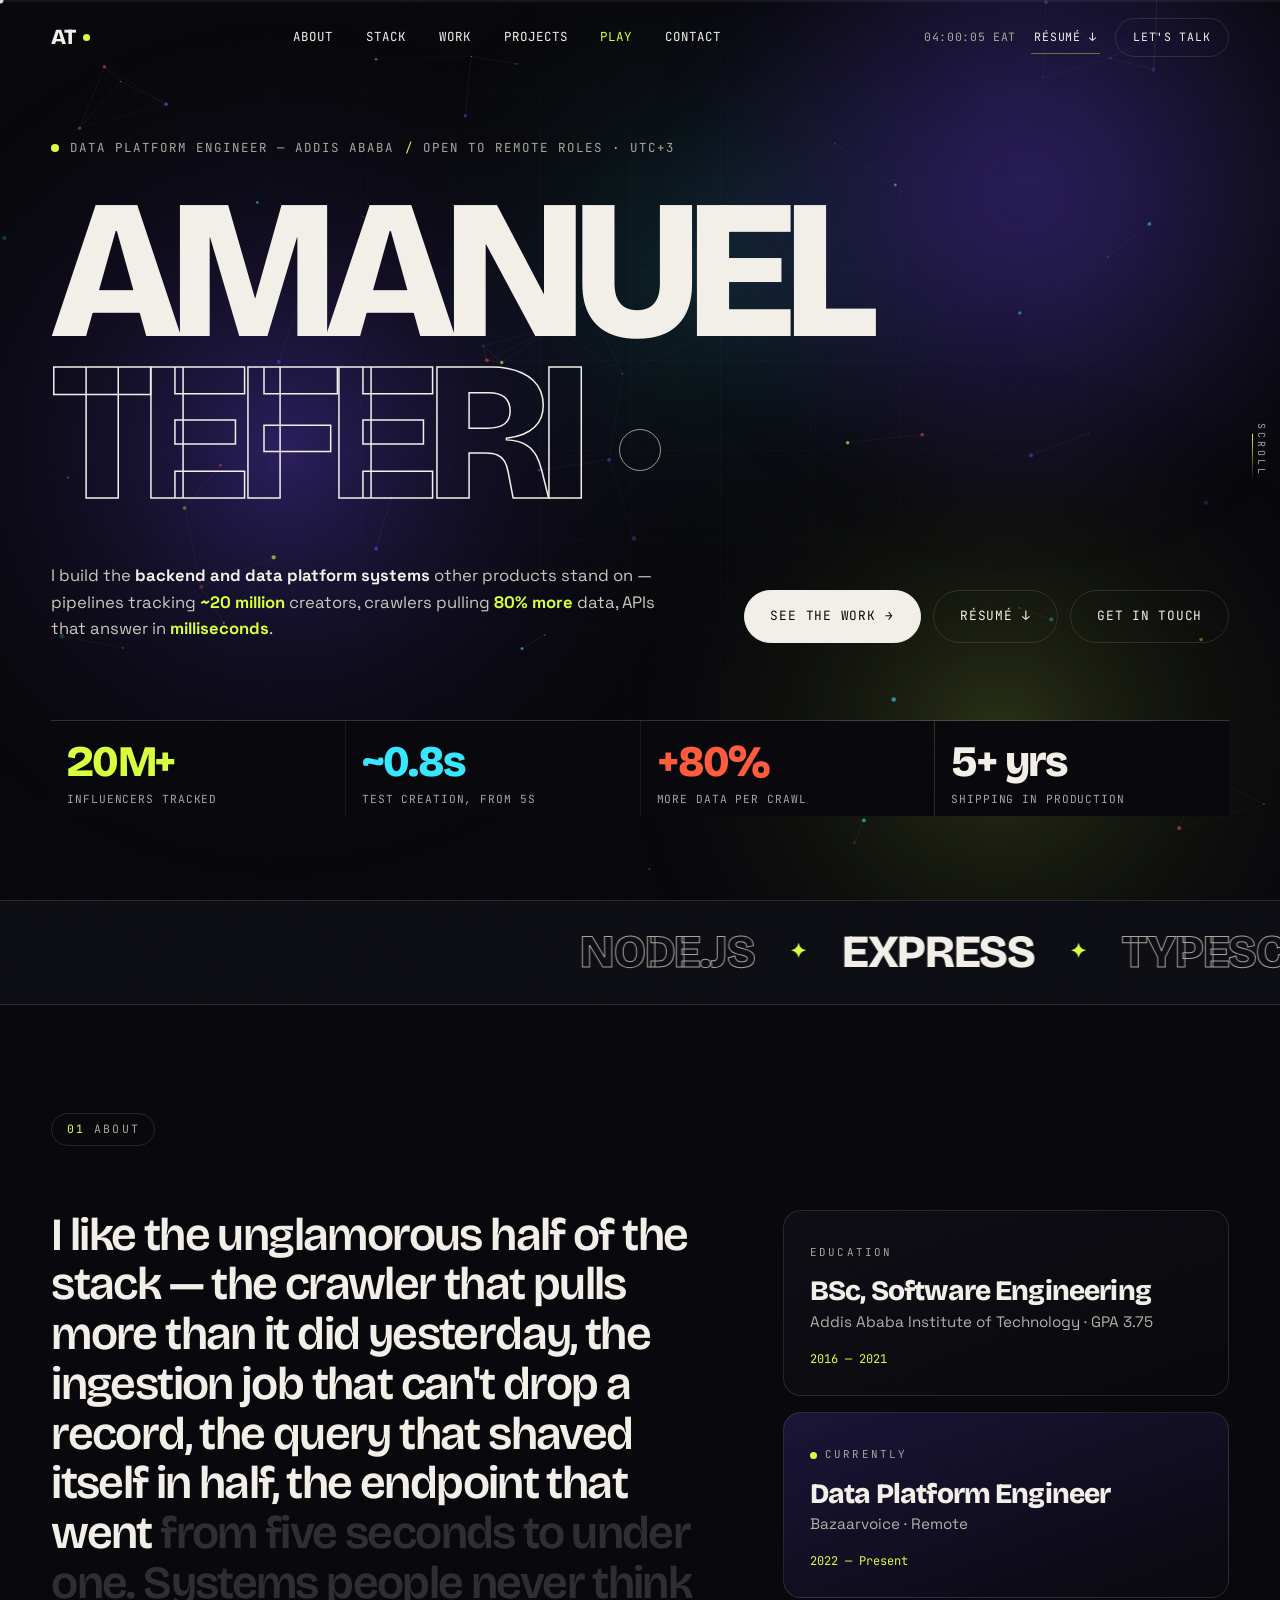
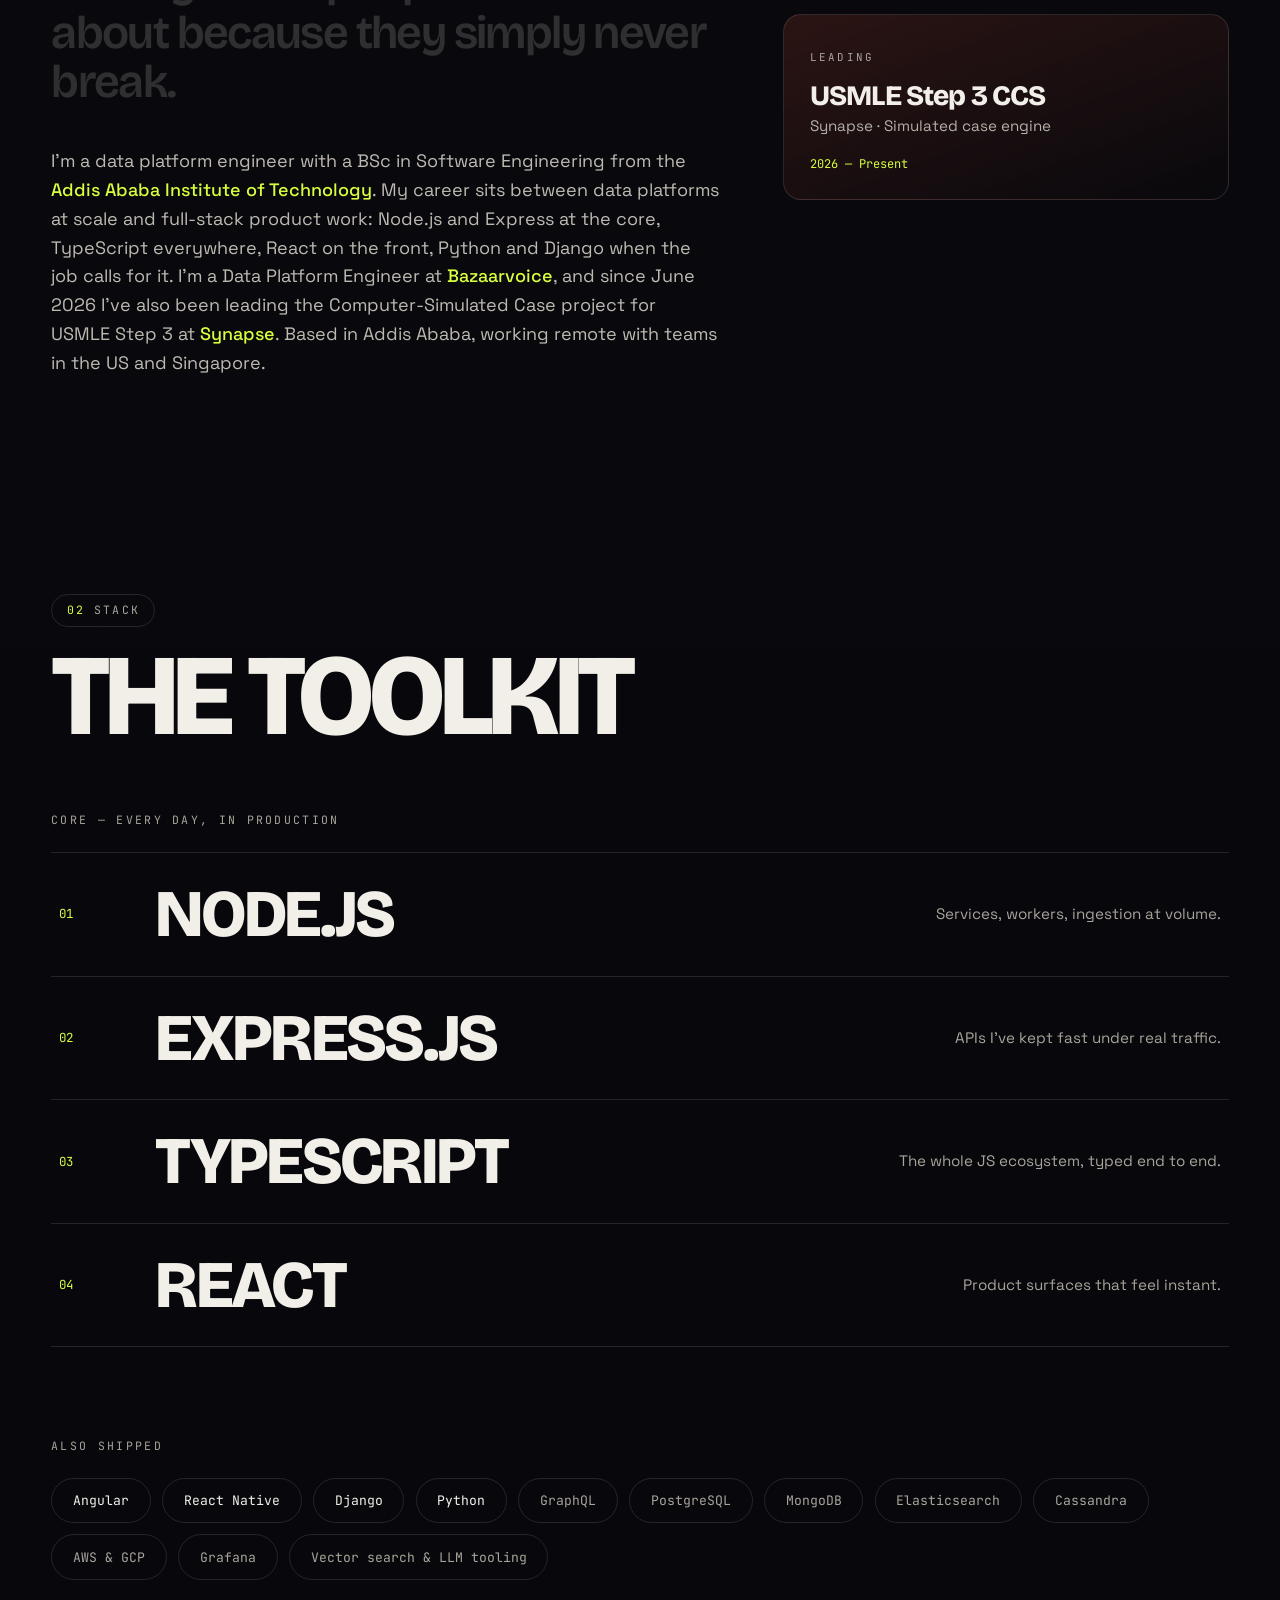
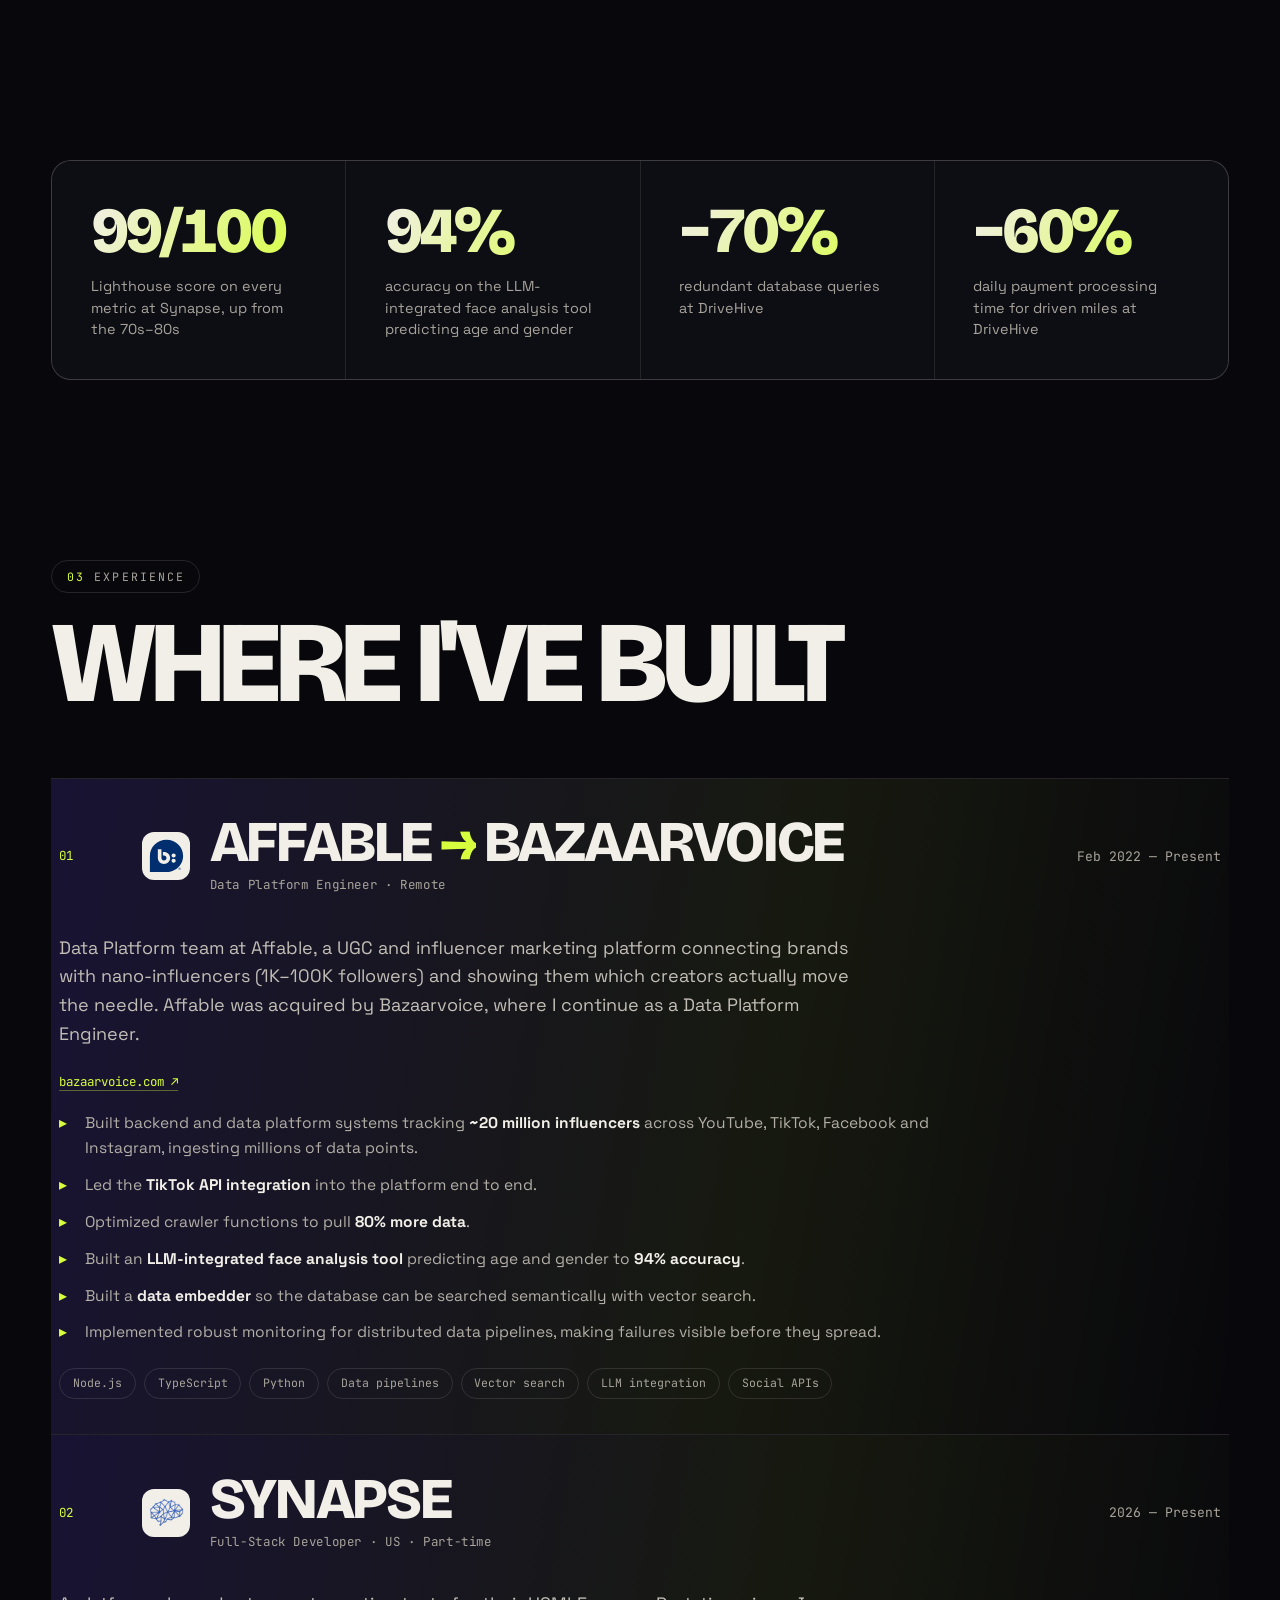
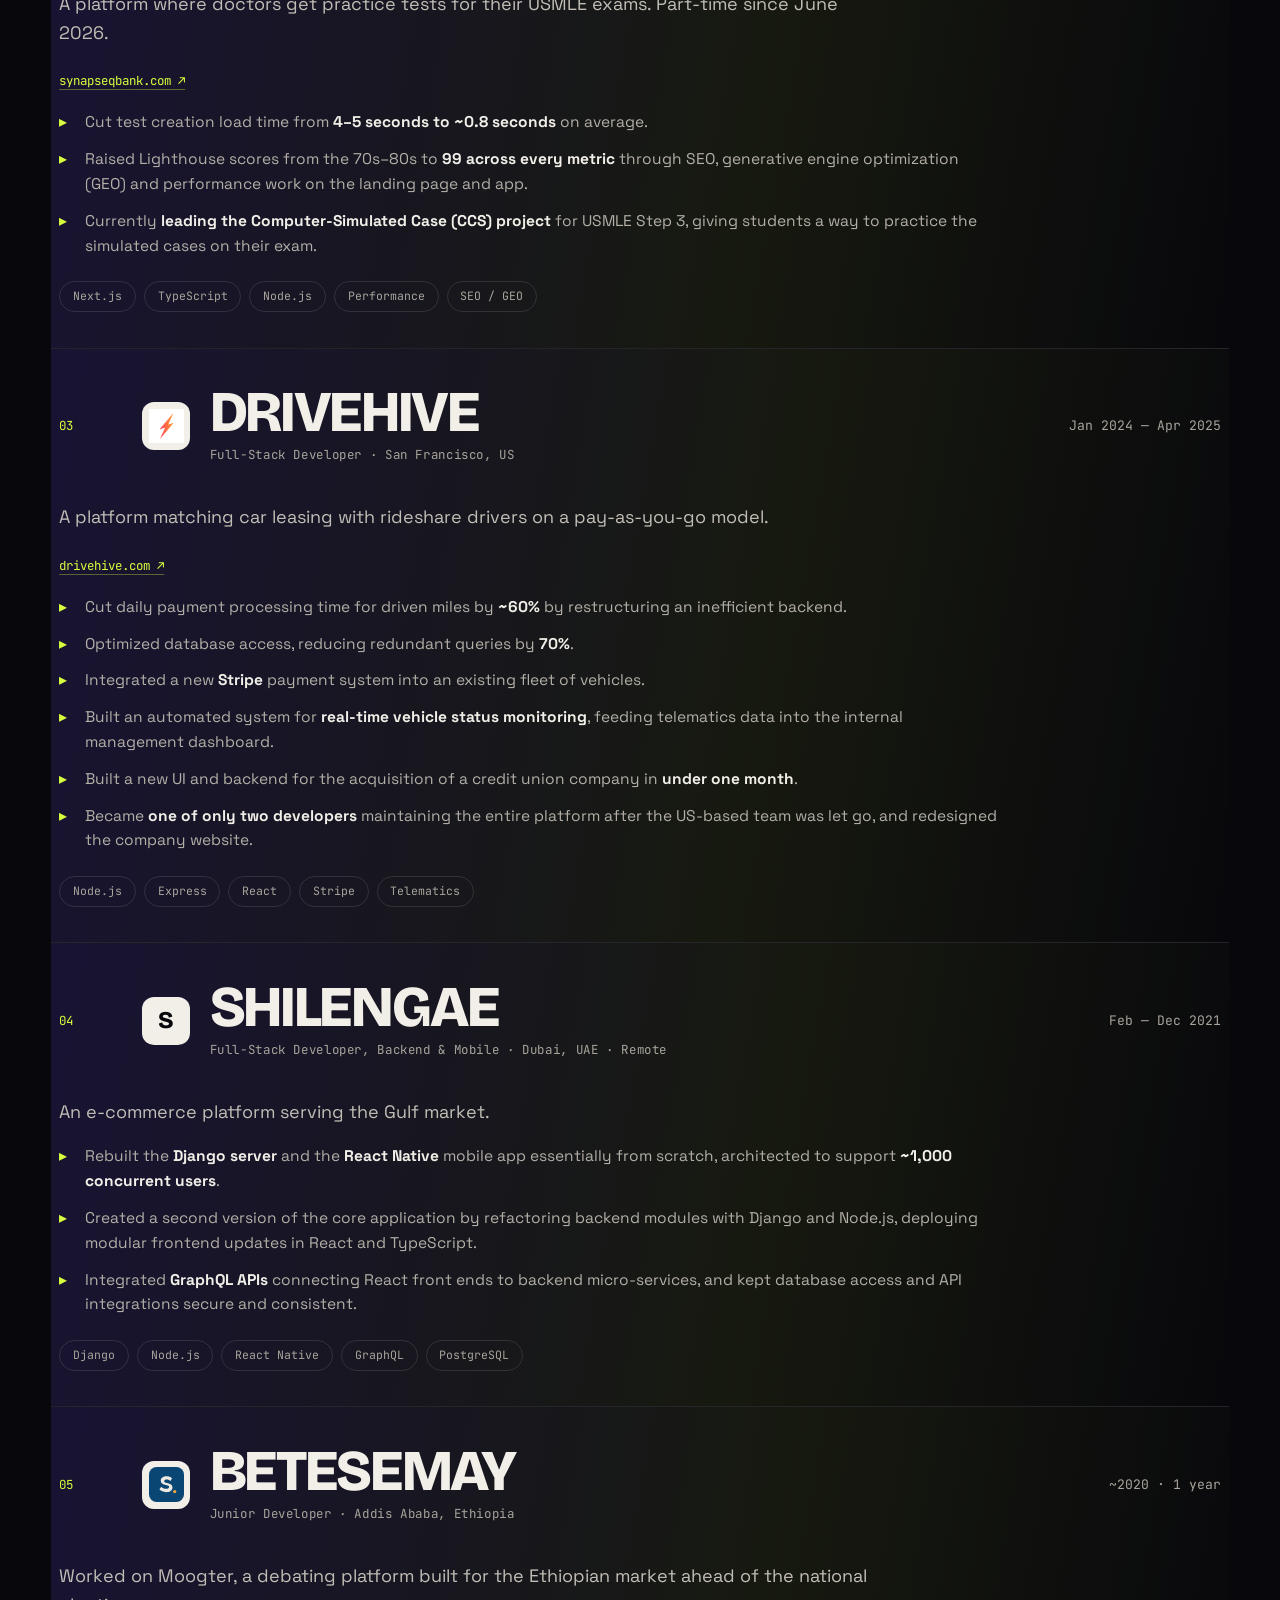
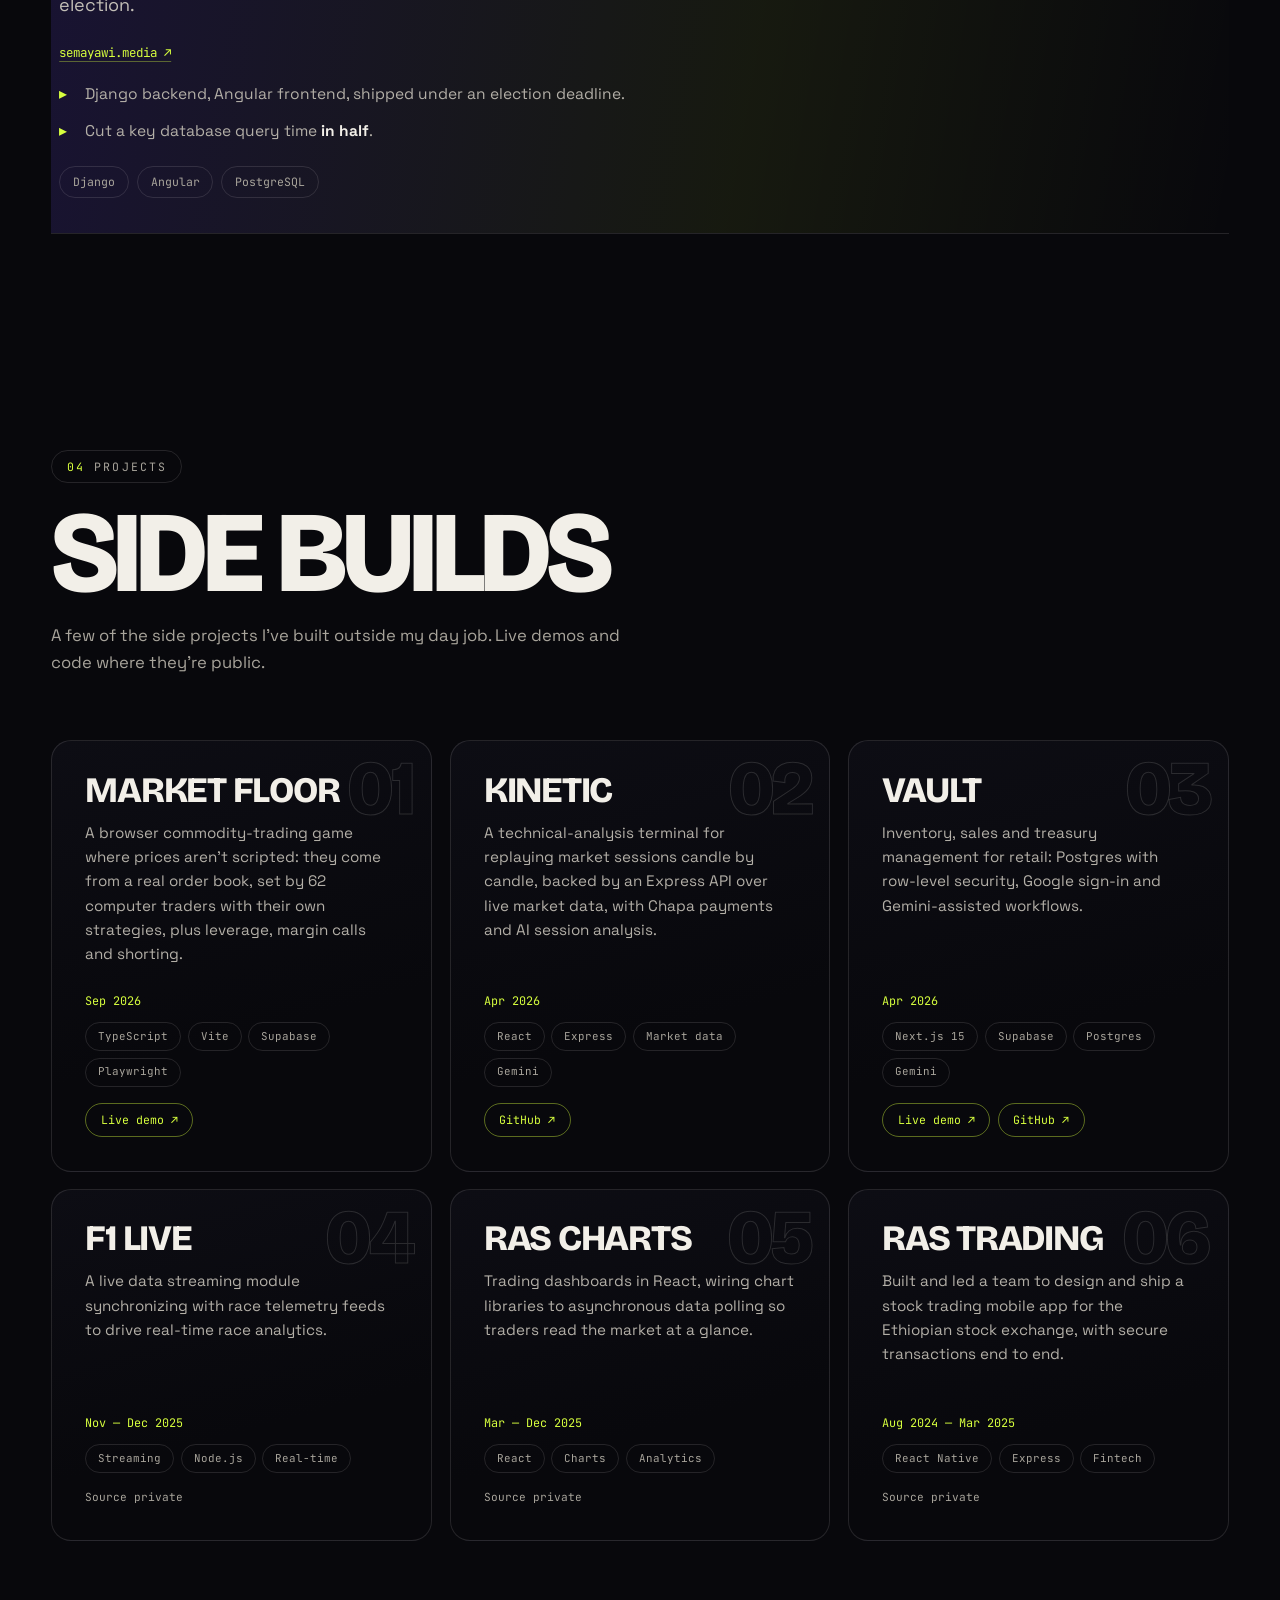
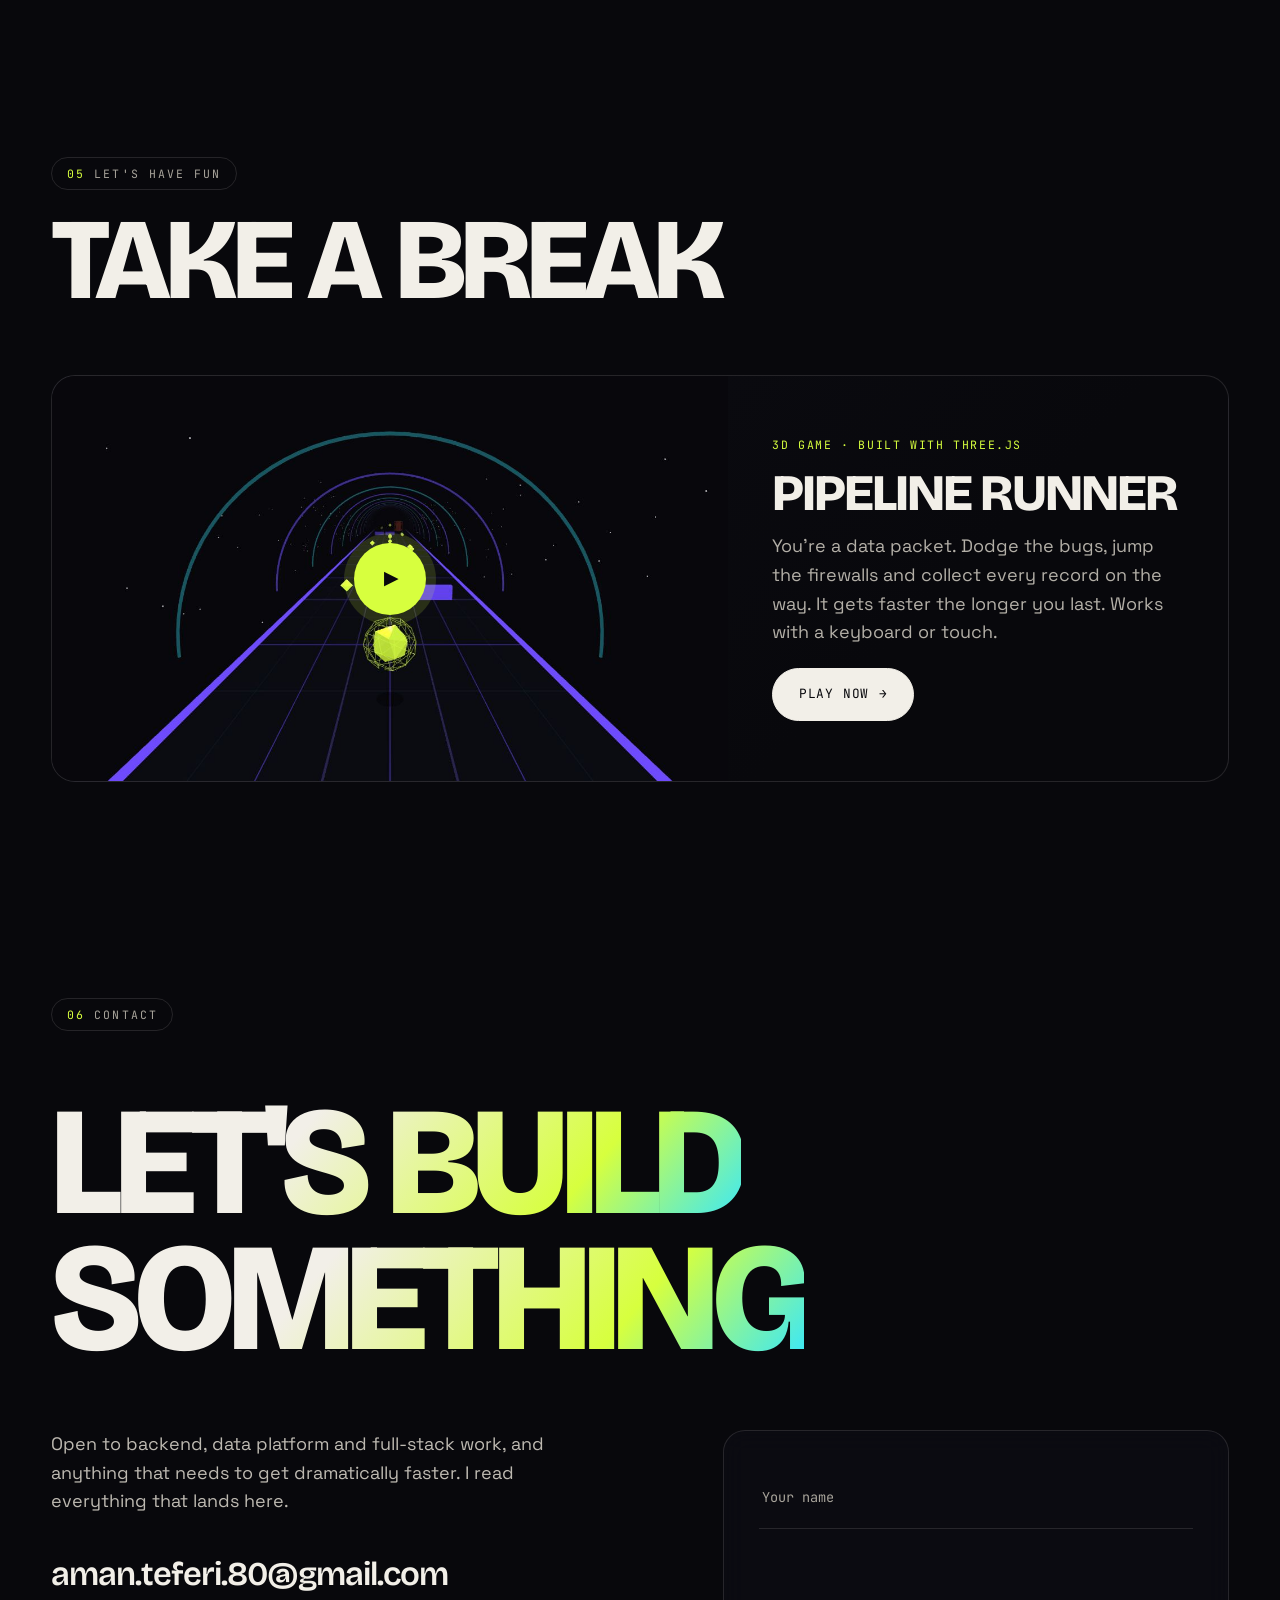
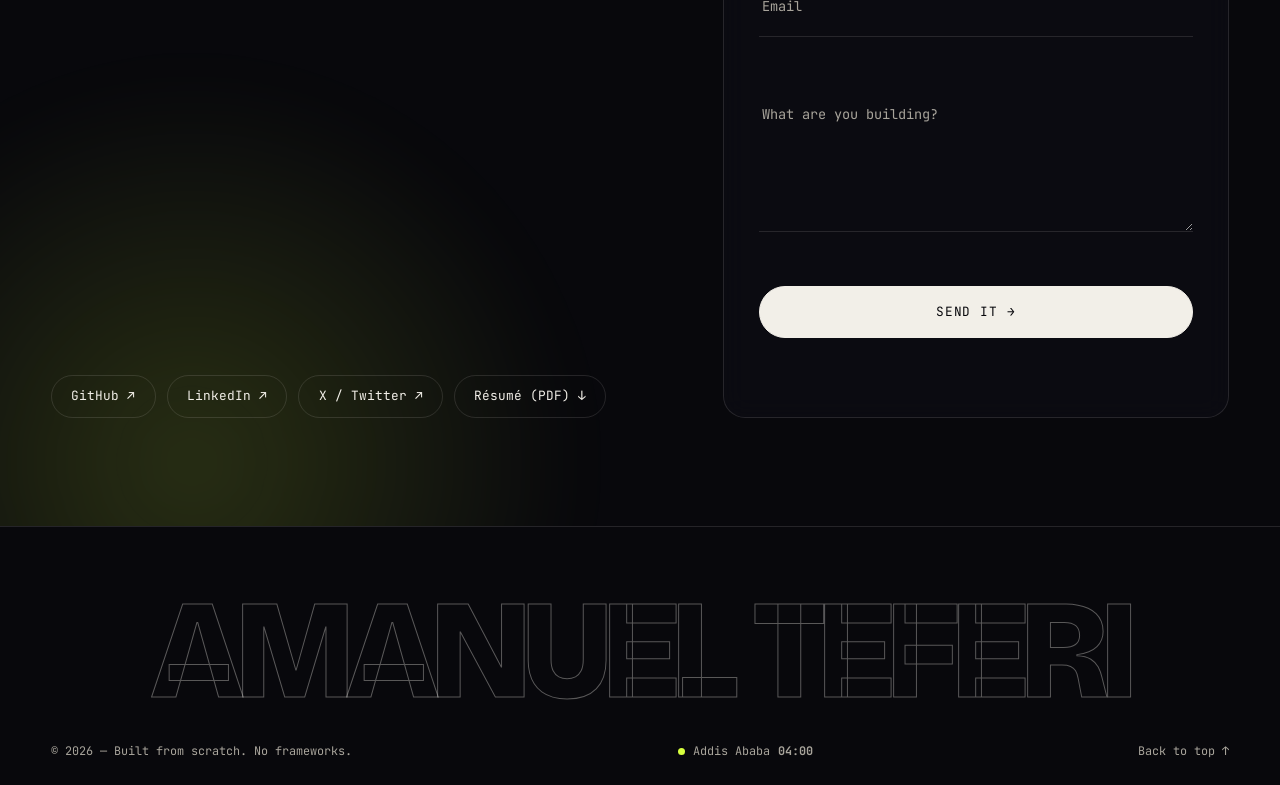
==== index.html @ aad190c4 "Game share card, 5+ yrs stat, README for the game, résumé and fallbacks Co-Authored-By: Claude Opus " ====
<!DOCTYPE html>
<html lang="en">
<head>
<meta charset="utf-8" />
<meta name="viewport" content="width=device-width, initial-scale=1, viewport-fit=cover" />
<title>Amanuel Teferi — Data Platform Engineer</title>
<meta name="description" content="Amanuel Teferi is a data platform engineer building backend systems at scale — Node.js, Express, TypeScript and React. ~20M influencers tracked, 80% more data crawled, Lighthouse 99s." />
<meta name="author" content="Amanuel Teferi" />
<meta name="theme-color" content="#08080c" />
<link rel="canonical" href="https://mannyioi.github.io/portfolio/" />

<meta property="og:type" content="website" />
<meta property="og:title" content="Amanuel Teferi — Data Platform Engineer" />
<meta property="og:description" content="Data platform engineer. Node.js · Express · TypeScript · React. Systems that track ~20M influencers and answer in milliseconds." />
<meta property="og:url" content="https://mannyioi.github.io/portfolio/" />
<meta property="og:image" content="https://mannyioi.github.io/portfolio/assets/img/og.jpg" />
<meta property="og:image:width" content="1200" />
<meta property="og:image:height" content="630" />
<meta property="og:image:type" content="image/jpeg" />
<meta name="twitter:card" content="summary_large_image" />
<meta name="twitter:site" content="@manny_teferi" />
<meta name="twitter:title" content="Amanuel Teferi — Data Platform Engineer" />
<meta name="twitter:description" content="Data platform engineer. Node.js · Express · TypeScript · React." />
<meta name="twitter:image" content="https://mannyioi.github.io/portfolio/assets/img/og.jpg" />

<link rel="icon" href="assets/img/favicon.svg" type="image/svg+xml" />
<link rel="apple-touch-icon" href="assets/img/apple-touch-icon.png" />
<link rel="manifest" href="site.webmanifest" />

<link rel="preconnect" href="https://fonts.googleapis.com" />
<link rel="preconnect" href="https://fonts.gstatic.com" crossorigin />
<link rel="preload" as="style" href="https://fonts.googleapis.com/css2?family=Bricolage+Grotesque:opsz,wdth,wght@12..96,75..100,600;12..96,75..100,800&family=JetBrains+Mono:wght@400;500&family=Space+Grotesk:wght@400;500;700&display=swap" />
<link rel="stylesheet" href="https://fonts.googleapis.com/css2?family=Bricolage+Grotesque:opsz,wdth,wght@12..96,75..100,600;12..96,75..100,800&family=JetBrains+Mono:wght@400;500&family=Space+Grotesk:wght@400;500;700&display=swap" media="print" onload="this.media='all'" />
<noscript><link rel="stylesheet" href="https://fonts.googleapis.com/css2?family=Bricolage+Grotesque:opsz,wdth,wght@12..96,75..100,600;12..96,75..100,800&family=JetBrains+Mono:wght@400;500&family=Space+Grotesk:wght@400;500;700&display=swap" /></noscript>
<link rel="stylesheet" href="assets/css/styles.css" />
<noscript><style>
  .loader, .cursor { display: none !important; }
  [data-reveal] { opacity: 1 !important; transform: none !important; }
  .word { opacity: 1 !important; }
  .job__body { grid-template-rows: 1fr !important; opacity: 1 !important; }
</style></noscript>
<script>
  /* failsafe: if app.js hasn't taken over in 4s (blocked, offline, errored), show the page as-is */
  setTimeout(function () {
    var html = document.documentElement;
    if (html.classList.contains('is-ready')) return;
    html.classList.add('is-static');
    var l = document.getElementById('loader'); if (l) l.remove();
    document.body.classList.remove('is-locked');
  }, 4000);
</script>

<script type="application/ld+json">
{
  "@context": "https://schema.org",
  "@type": "Person",
  "name": "Amanuel Teferi",
  "jobTitle": "Data Platform Engineer",
  "email": "mailto:aman.teferi.80@gmail.com",
  "url": "https://mannyioi.github.io/portfolio/",
  "address": { "@type": "PostalAddress", "addressLocality": "Addis Ababa", "addressCountry": "ET" },
  "sameAs": ["https://github.com/MannyIOI", "https://www.linkedin.com/in/mannyioi/", "https://x.com/manny_teferi"],
  "alumniOf": { "@type": "CollegeOrUniversity", "name": "Addis Ababa Institute of Technology, Addis Ababa University" },
  "knowsAbout": ["Node.js", "Express.js", "TypeScript", "JavaScript", "React", "Angular", "React Native", "Django", "Python", "GraphQL", "Elasticsearch", "Data Platforms"],
  "worksFor": { "@type": "Organization", "name": "Bazaarvoice" }
}
</script>
</head>
<body>
<a class="skip-link" href="#main">Skip to content</a>

<!-- ░░ PRELOADER ░░ -->
<div class="loader" id="loader" aria-hidden="true">
  <div class="loader__inner">
    <div class="loader__word"><span>AMANUEL</span></div>
    <div class="loader__meta">
      <span class="loader__label">LOADING</span>
      <span class="loader__count" id="loaderCount">00</span>
    </div>
    <div class="loader__bar"><i id="loaderBar"></i></div>
  </div>
</div>

<!-- ░░ CURSOR ░░ -->
<div class="cursor" id="cursor" aria-hidden="true">
  <div class="cursor__dot"></div>
  <div class="cursor__ring"><span class="cursor__label"></span></div>
</div>

<div class="grain" aria-hidden="true"></div>
<div class="scroll-progress" aria-hidden="true"><i id="scrollProgress"></i></div>

<!-- ░░ NAV ░░ -->
<header class="nav" id="nav">
  <a class="nav__logo" href="#home" data-cursor="hover">
    <span class="nav__logo-mark">AT</span>
    <span class="nav__logo-pulse"></span>
  </a>
  <nav class="nav__links" aria-label="Primary">
    <a href="#about" class="nav__link" data-cursor="hover"><span>About</span><span>About</span></a>
    <a href="#stack" class="nav__link" data-cursor="hover"><span>Stack</span><span>Stack</span></a>
    <a href="#work" class="nav__link" data-cursor="hover"><span>Work</span><span>Work</span></a>
    <a href="#projects" class="nav__link" data-cursor="hover"><span>Projects</span><span>Projects</span></a>
    <a href="play.html" class="nav__link nav__link--play" data-cursor="hover"><span>Play</span><span>Play</span></a>
    <a href="#contact" class="nav__link" data-cursor="hover"><span>Contact</span><span>Contact</span></a>
  </nav>
  <div class="nav__right">
    <span class="nav__clock" id="navClock" title="Local time in Addis Ababa">--:--:-- EAT</span>
    <a href="assets/Amanuel-Teferi-Resume.pdf" class="nav__resume" download data-cursor="hover">Résumé ↓</a>
    <a href="#contact" class="btn btn--sm" data-magnetic data-cursor="hover"><span>Let's talk</span></a>
    <button class="burger" id="burger" aria-label="Open menu" aria-expanded="false" aria-controls="menu"><i></i><i></i></button>
  </div>
</header>

<!-- ░░ MOBILE MENU ░░ -->
<div class="menu" id="menu" aria-hidden="true">
  <div class="menu__list">
    <a href="#about" class="menu__item"><em>01</em>About</a>
    <a href="#stack" class="menu__item"><em>02</em>Stack</a>
    <a href="#work" class="menu__item"><em>03</em>Work</a>
    <a href="#projects" class="menu__item"><em>04</em>Projects</a>
    <a href="play.html" class="menu__item"><em>05</em>Play</a>
    <a href="#contact" class="menu__item"><em>06</em>Contact</a>
  </div>
  <div class="menu__foot">
    <a href="https://github.com/MannyIOI" target="_blank" rel="noopener">GitHub</a>
    <a href="https://www.linkedin.com/in/mannyioi/" target="_blank" rel="noopener">LinkedIn</a>
    <a href="mailto:aman.teferi.80@gmail.com">Email</a>
    <a href="assets/Amanuel-Teferi-Resume.pdf" download>Résumé ↓</a>
  </div>
</div>

<main id="main">

<!-- ░░ HERO ░░ -->
<section class="hero" id="home">
  <canvas class="hero__canvas" id="heroCanvas" aria-hidden="true"></canvas>
  <div class="hero__glow" aria-hidden="true"></div>
  <div class="hero__grid" aria-hidden="true"></div>

  <div class="hero__inner">
    <p class="hero__eyebrow" data-reveal>
      <span class="dot"></span> Data Platform Engineer — Addis Ababa
      <span class="eyebrow-extra"><span class="sep">/</span> Open to remote roles · UTC+3</span>
    </p>

    <h1 class="hero__title">
      <span class="line" data-split>Amanuel</span>
      <span class="line line--out" data-split>Teferi</span>
    </h1>

    <div class="hero__row">
      <p class="hero__lead" data-reveal>
        I build the <b>backend and data platform systems</b> other products stand on —
        pipelines tracking <em>~20 million</em> creators, crawlers pulling
        <em>80% more</em> data, APIs that answer in <em>milliseconds</em>.
      </p>
      <div class="hero__cta" data-reveal>
        <a href="#work" class="btn btn--primary" data-magnetic data-cursor="view"><span>See the work</span><i class="btn__arrow">→</i></a>
        <a href="assets/Amanuel-Teferi-Resume.pdf" class="btn btn--ghost" download data-magnetic data-cursor="hover"><span>Résumé</span><i class="btn__arrow btn__arrow--down">↓</i></a>
        <a href="#contact" class="btn btn--ghost" data-magnetic data-cursor="hover"><span>Get in touch</span></a>
      </div>
    </div>

    <ul class="hero__stats" data-reveal>
      <li><strong data-count="20" data-suffix="M+">20M+</strong><span>Influencers tracked</span></li>
      <li><strong data-count="0.8" data-prefix="~" data-suffix="s" data-decimals="1">~0.8s</strong><span>Test creation, from 5s</span></li>
      <li><strong data-count="80" data-prefix="+" data-suffix="%">+80%</strong><span>More data per crawl</span></li>
      <li><strong data-count="5" data-suffix="+ yrs">5+ yrs</strong><span>Shipping in production</span></li>
    </ul>
  </div>

  <a class="hero__scroll" href="#about" aria-label="Scroll to about">
    <span>SCROLL</span>
    <i></i>
  </a>
</section>

<!-- ░░ MARQUEE ░░ -->
<div class="marquee" data-marquee aria-hidden="true">
  <div class="marquee__track">
    <span>Node.js</span><b>✦</b><span>Express</span><b>✦</b><span>TypeScript</span><b>✦</b><span>React</span><b>✦</b><span>Data Platforms</span><b>✦</b><span>Angular</span><b>✦</b><span>React Native</span><b>✦</b><span>Django</span><b>✦</b>
    <span>Node.js</span><b>✦</b><span>Express</span><b>✦</b><span>TypeScript</span><b>✦</b><span>React</span><b>✦</b><span>Data Platforms</span><b>✦</b><span>Angular</span><b>✦</b><span>React Native</span><b>✦</b><span>Django</span><b>✦</b>
  </div>
</div>

<!-- ░░ ABOUT ░░ -->
<section class="section about" id="about">
  <div class="section__head">
    <span class="tag" data-reveal><i>01</i> About</span>
    <h2 class="sr-only">About me</h2>
  </div>

  <div class="about__grid">
    <div class="about__statement">
      <p class="statement" data-split-words>
        I like the unglamorous half of the stack — the crawler that pulls more than it did yesterday,
        the ingestion job that can't drop a record, the query that shaved itself in half, the endpoint
        that went from five seconds to under one. Systems people never think about because they simply never break.
      </p>
      <p class="about__body" data-reveal>
        I'm a data platform engineer with a BSc in Software Engineering from the
        <b>Addis Ababa Institute of Technology</b>. My career sits between data platforms at scale and
        full-stack product work: Node.js and Express at the core, TypeScript everywhere, React on the front,
        Python and Django when the job calls for it. I'm a Data Platform Engineer at
        <b>Bazaarvoice</b>, and since June 2026 I've also been leading the Computer-Simulated Case project
        for USMLE Step 3 at <b>Synapse</b>. Based in Addis Ababa, working remote with teams in the US and Singapore.
      </p>
    </div>

    <aside class="about__cards">
      <article class="card card--edu" data-tilt data-reveal>
        <span class="card__kicker">Education</span>
        <h3>BSc, Software Engineering</h3>
        <p>Addis Ababa Institute of Technology · GPA 3.75</p>
        <span class="card__years">2016 — 2021</span>
        <div class="card__shine" aria-hidden="true"></div>
      </article>
      <article class="card card--now" data-tilt data-reveal>
        <span class="card__kicker"><span class="live"></span> Currently</span>
        <h3>Data Platform Engineer</h3>
        <p>Bazaarvoice · Remote</p>
        <span class="card__years">2022 — Present</span>
        <div class="card__shine" aria-hidden="true"></div>
      </article>
      <article class="card card--side" data-tilt data-reveal>
        <span class="card__kicker">Leading</span>
        <h3>USMLE Step 3 CCS</h3>
        <p>Synapse · Simulated case engine</p>
        <span class="card__years">2026 — Present</span>
        <div class="card__shine" aria-hidden="true"></div>
      </article>
    </aside>
  </div>
</section>

<!-- ░░ STACK ░░ -->
<section class="section stack" id="stack">
  <div class="section__head">
    <span class="tag" data-reveal><i>02</i> Stack</span>
    <h2 class="section__title" data-split>The toolkit</h2>
  </div>

  <div class="stack__core">
    <span class="stack__label" data-reveal>Core — every day, in production</span>
    <ul class="stack__core-list">
      <li data-stack-core data-cursor="hover"><span class="idx">01</span><h3>Node.js</h3><p>Services, workers, ingestion at volume.</p></li>
      <li data-stack-core data-cursor="hover"><span class="idx">02</span><h3>Express.js</h3><p>APIs I've kept fast under real traffic.</p></li>
      <li data-stack-core data-cursor="hover"><span class="idx">03</span><h3>TypeScript</h3><p>The whole JS ecosystem, typed end to end.</p></li>
      <li data-stack-core data-cursor="hover"><span class="idx">04</span><h3>React</h3><p>Product surfaces that feel instant.</p></li>
    </ul>
  </div>

  <div class="stack__secondary">
    <span class="stack__label" data-reveal>Also shipped</span>
    <div class="stack__chips">
      <span class="chip" data-reveal data-magnetic>Angular</span>
      <span class="chip" data-reveal data-magnetic>React Native</span>
      <span class="chip" data-reveal data-magnetic>Django</span>
      <span class="chip" data-reveal data-magnetic>Python</span>
      <span class="chip chip--muted" data-reveal data-magnetic>GraphQL</span>
      <span class="chip chip--muted" data-reveal data-magnetic>PostgreSQL</span>
      <span class="chip chip--muted" data-reveal data-magnetic>MongoDB</span>
      <span class="chip chip--muted" data-reveal data-magnetic>Elasticsearch</span>
      <span class="chip chip--muted" data-reveal data-magnetic>Cassandra</span>
      <span class="chip chip--muted" data-reveal data-magnetic>AWS &amp; GCP</span>
      <span class="chip chip--muted" data-reveal data-magnetic>Grafana</span>
      <span class="chip chip--muted" data-reveal data-magnetic>Vector search &amp; LLM tooling</span>
    </div>
  </div>
</section>

<!-- ░░ IMPACT ░░ -->
<section class="section impact" id="impact">
  <div class="impact__inner">
    <div class="impact__item" data-reveal>
      <strong><span data-count="99" data-suffix="/100">99/100</span></strong>
      <p>Lighthouse score on every metric at Synapse, up from the 70s–80s</p>
    </div>
    <div class="impact__item" data-reveal>
      <strong><span data-count="94" data-suffix="%">94%</span></strong>
      <p>accuracy on the LLM-integrated face analysis tool predicting age and gender</p>
    </div>
    <div class="impact__item" data-reveal>
      <strong><span data-count="70" data-prefix="−" data-suffix="%">−70%</span></strong>
      <p>redundant database queries at DriveHive</p>
    </div>
    <div class="impact__item" data-reveal>
      <strong><span data-count="60" data-prefix="−" data-suffix="%">−60%</span></strong>
      <p>daily payment processing time for driven miles at DriveHive</p>
    </div>
  </div>
</section>

<!-- ░░ WORK ░░ -->
<section class="section work" id="work">
  <div class="section__head">
    <span class="tag" data-reveal><i>03</i> Experience</span>
    <h2 class="section__title" data-split>Where I've built</h2>
  </div>

  <div class="work__list">

    <article class="job" data-job>
      <div class="job__bar" aria-hidden="true"></div>
      <div class="job__head">
        <span class="job__idx">01</span>
        <span class="job__logo"><img src="assets/img/logos/bazaarvoice.svg" alt="Bazaarvoice logo" width="48" height="48" loading="lazy" /></span>
        <div class="job__title">
          <h3>Affable <span class="arrow">→</span> Bazaarvoice</h3>
          <p class="job__role">Data Platform Engineer · Remote</p>
        </div>
        <span class="job__years">Feb 2022 — Present</span>
      </div>
      <div class="job__body">
        <div class="job__inner">
          <p class="job__intro">
            Data Platform team at Affable, a UGC and influencer marketing platform connecting
            brands with nano-influencers (1K–100K followers) and showing them which creators
            actually move the needle. Affable was acquired by Bazaarvoice, where I continue
            as a Data Platform Engineer.
          </p>
          <a class="job__site" href="https://www.bazaarvoice.com" target="_blank" rel="noopener">bazaarvoice.com ↗</a>
          <ul class="job__points">
            <li>Built backend and data platform systems tracking <b>~20 million influencers</b> across YouTube, TikTok, Facebook and Instagram, ingesting millions of data points.</li>
            <li>Led the <b>TikTok API integration</b> into the platform end to end.</li>
            <li>Optimized crawler functions to pull <b>80% more data</b>.</li>
            <li>Built an <b>LLM-integrated face analysis tool</b> predicting age and gender to <b>94% accuracy</b>.</li>
            <li>Built a <b>data embedder</b> so the database can be searched semantically with vector search.</li>
            <li>Implemented robust monitoring for distributed data pipelines, making failures visible before they spread.</li>
          </ul>
          <div class="job__tags"><span>Node.js</span><span>TypeScript</span><span>Python</span><span>Data pipelines</span><span>Vector search</span><span>LLM integration</span><span>Social APIs</span></div>
        </div>
      </div>
    </article>

    <article class="job" data-job>
      <div class="job__bar" aria-hidden="true"></div>
      <div class="job__head">
        <span class="job__idx">02</span>
        <span class="job__logo"><img src="assets/img/logos/synapse.png" alt="Synapse logo" width="48" height="48" loading="lazy" /></span>
        <div class="job__title">
          <h3>Synapse</h3>
          <p class="job__role">Full-Stack Developer · US · Part-time</p>
        </div>
        <span class="job__years">2026 — Present</span>
      </div>
      <div class="job__body">
        <div class="job__inner">
          <p class="job__intro">
            A platform where doctors get practice tests for their USMLE exams. Part-time since June 2026.
          </p>
          <a class="job__site" href="https://www.synapseqbank.com" target="_blank" rel="noopener">synapseqbank.com ↗</a>
          <ul class="job__points">
            <li>Cut test creation load time from <b>4–5 seconds to ~0.8 seconds</b> on average.</li>
            <li>Raised Lighthouse scores from the 70s–80s to <b>99 across every metric</b> through SEO, generative engine optimization (GEO) and performance work on the landing page and app.</li>
            <li>Currently <b>leading the Computer-Simulated Case (CCS) project</b> for USMLE Step 3, giving students a way to practice the simulated cases on their exam.</li>
          </ul>
          <div class="job__tags"><span>Next.js</span><span>TypeScript</span><span>Node.js</span><span>Performance</span><span>SEO / GEO</span></div>
        </div>
      </div>
    </article>

    <article class="job" data-job>
      <div class="job__bar" aria-hidden="true"></div>
      <div class="job__head">
        <span class="job__idx">03</span>
        <span class="job__logo"><img src="assets/img/logos/drivehive.png" alt="DriveHive logo" width="48" height="48" loading="lazy" /></span>
        <div class="job__title">
          <h3>DriveHive</h3>
          <p class="job__role">Full-Stack Developer · San Francisco, US</p>
        </div>
        <span class="job__years">Jan 2024 — Apr 2025</span>
      </div>
      <div class="job__body">
        <div class="job__inner">
          <p class="job__intro">
            A platform matching car leasing with rideshare drivers on a pay-as-you-go model.
          </p>
          <a class="job__site" href="https://drivehive.com" target="_blank" rel="noopener">drivehive.com ↗</a>
          <ul class="job__points">
            <li>Cut daily payment processing time for driven miles by <b>~60%</b> by restructuring an inefficient backend.</li>
            <li>Optimized database access, reducing redundant queries by <b>70%</b>.</li>
            <li>Integrated a new <b>Stripe</b> payment system into an existing fleet of vehicles.</li>
            <li>Built an automated system for <b>real-time vehicle status monitoring</b>, feeding telematics data into the internal management dashboard.</li>
            <li>Built a new UI and backend for the acquisition of a credit union company in <b>under one month</b>.</li>
            <li>Became <b>one of only two developers</b> maintaining the entire platform after the US-based team was let go, and redesigned the company website.</li>
          </ul>
          <div class="job__tags"><span>Node.js</span><span>Express</span><span>React</span><span>Stripe</span><span>Telematics</span></div>
        </div>
      </div>
    </article>

    <article class="job" data-job>
      <div class="job__bar" aria-hidden="true"></div>
      <div class="job__head">
        <span class="job__idx">04</span>
        <span class="job__logo"><b aria-hidden="true">S</b></span>
        <div class="job__title">
          <h3>Shilengae</h3>
          <p class="job__role">Full-Stack Developer, Backend &amp; Mobile · Dubai, UAE · Remote</p>
        </div>
        <span class="job__years">Feb — Dec 2021</span>
      </div>
      <div class="job__body">
        <div class="job__inner">
          <p class="job__intro">An e-commerce platform serving the Gulf market.</p>
          <ul class="job__points">
            <li>Rebuilt the <b>Django server</b> and the <b>React Native</b> mobile app essentially from scratch, architected to support <b>~1,000 concurrent users</b>.</li>
            <li>Created a second version of the core application by refactoring backend modules with Django and Node.js, deploying modular frontend updates in React and TypeScript.</li>
            <li>Integrated <b>GraphQL APIs</b> connecting React front ends to backend micro-services, and kept database access and API integrations secure and consistent.</li>
          </ul>
          <div class="job__tags"><span>Django</span><span>Node.js</span><span>React Native</span><span>GraphQL</span><span>PostgreSQL</span></div>
        </div>
      </div>
    </article>

    <article class="job" data-job>
      <div class="job__bar" aria-hidden="true"></div>
      <div class="job__head">
        <span class="job__idx">05</span>
        <span class="job__logo"><img src="assets/img/logos/betesemay.svg" alt="Bete-Semay logo" width="48" height="48" loading="lazy" /></span>
        <div class="job__title">
          <h3>Betesemay</h3>
          <p class="job__role">Junior Developer · Addis Ababa, Ethiopia</p>
        </div>
        <span class="job__years">~2020 · 1 year</span>
      </div>
      <div class="job__body">
        <div class="job__inner">
          <p class="job__intro">
            Worked on Moogter, a debating platform built for the Ethiopian market ahead of the
            national election.
          </p>
          <a class="job__site" href="https://semayawi.media" target="_blank" rel="noopener">semayawi.media ↗</a>
          <ul class="job__points">
            <li>Django backend, Angular frontend, shipped under an election deadline.</li>
            <li>Cut a key database query time <b>in half</b>.</li>
          </ul>
          <div class="job__tags"><span>Django</span><span>Angular</span><span>PostgreSQL</span></div>
        </div>
      </div>
    </article>

  </div>
</section>

<!-- ░░ PROJECTS ░░ -->
<section class="section projects" id="projects">
  <div class="section__head">
    <span class="tag" data-reveal><i>04</i> Projects</span>
    <h2 class="section__title" data-split>Side builds</h2>
    <p class="section__lede" data-reveal>A few of the side projects I've built outside my day job. Live demos and code where they're public.</p>
  </div>

  <div class="projects__grid">
    <article class="project" data-tilt data-reveal data-cursor="hover">
      <span class="project__idx">01</span>
      <h3>Market Floor</h3>
      <p>A browser commodity-trading game where prices aren't scripted: they come from a real order book, set by 62 computer traders with their own strategies, plus leverage, margin calls and shorting.</p>
      <div class="project__meta">
        <span class="project__year">Sep 2026</span>
        <div class="project__tags"><span>TypeScript</span><span>Vite</span><span>Supabase</span><span>Playwright</span></div>
        <div class="project__links"><a class="project__link" href="https://market-floor.vercel.app" target="_blank" rel="noopener" data-cursor="hover">Live demo ↗</a></div>
      </div>
      <div class="card__shine" aria-hidden="true"></div>
    </article>

    <article class="project" data-tilt data-reveal data-cursor="hover">
      <span class="project__idx">02</span>
      <h3>Kinetic</h3>
      <p>A technical-analysis terminal for replaying market sessions candle by candle, backed by an Express API over live market data, with Chapa payments and AI session analysis.</p>
      <div class="project__meta">
        <span class="project__year">Apr 2026</span>
        <div class="project__tags"><span>React</span><span>Express</span><span>Market data</span><span>Gemini</span></div>
        <div class="project__links"><a class="project__link" href="https://github.com/MannyIOI/Kinetic" target="_blank" rel="noopener" data-cursor="hover">GitHub ↗</a></div>
      </div>
      <div class="card__shine" aria-hidden="true"></div>
    </article>

    <article class="project" data-tilt data-reveal data-cursor="hover">
      <span class="project__idx">03</span>
      <h3>Vault</h3>
      <p>Inventory, sales and treasury management for retail: Postgres with row-level security, Google sign-in and Gemini-assisted workflows.</p>
      <div class="project__meta">
        <span class="project__year">Apr 2026</span>
        <div class="project__tags"><span>Next.js 15</span><span>Supabase</span><span>Postgres</span><span>Gemini</span></div>
        <div class="project__links"><a class="project__link" href="https://vault-one-tau.vercel.app" target="_blank" rel="noopener" data-cursor="hover">Live demo ↗</a><a class="project__link" href="https://github.com/MannyIOI/Vault" target="_blank" rel="noopener" data-cursor="hover">GitHub ↗</a></div>
      </div>
      <div class="card__shine" aria-hidden="true"></div>
    </article>

    <article class="project" data-tilt data-reveal data-cursor="hover">
      <span class="project__idx">04</span>
      <h3>F1 Live</h3>
      <p>A live data streaming module synchronizing with race telemetry feeds to drive real-time race analytics.</p>
      <div class="project__meta">
        <span class="project__year">Nov — Dec 2025</span>
        <div class="project__tags"><span>Streaming</span><span>Node.js</span><span>Real-time</span></div>
        <div class="project__links"><span class="project__private">Source private</span></div>
      </div>
      <div class="card__shine" aria-hidden="true"></div>
    </article>

    <article class="project" data-tilt data-reveal data-cursor="hover">
      <span class="project__idx">05</span>
      <h3>Ras Charts</h3>
      <p>Trading dashboards in React, wiring chart libraries to asynchronous data polling so traders read the market at a glance.</p>
      <div class="project__meta">
        <span class="project__year">Mar — Dec 2025</span>
        <div class="project__tags"><span>React</span><span>Charts</span><span>Analytics</span></div>
        <div class="project__links"><span class="project__private">Source private</span></div>
      </div>
      <div class="card__shine" aria-hidden="true"></div>
    </article>

    <article class="project" data-tilt data-reveal data-cursor="hover">
      <span class="project__idx">06</span>
      <h3>Ras Trading</h3>
      <p>Built and led a team to design and ship a stock trading mobile app for the Ethiopian stock exchange, with secure transactions end to end.</p>
      <div class="project__meta">
        <span class="project__year">Aug 2024 — Mar 2025</span>
        <div class="project__tags"><span>React Native</span><span>Express</span><span>Fintech</span></div>
        <div class="project__links"><span class="project__private">Source private</span></div>
      </div>
      <div class="card__shine" aria-hidden="true"></div>
    </article>
  </div>
</section>

<!-- ░░ FUN ░░ -->
<section class="section fun" id="fun">
  <div class="section__head">
    <span class="tag" data-reveal><i>05</i> Let's have fun</span>
    <h2 class="section__title" data-split>Take a break</h2>
  </div>
  <a class="fun__card" href="play.html" data-reveal data-cursor="view">
    <div class="fun__media">
      <img src="assets/img/game-preview.jpg" alt="Pipeline Runner gameplay: a glowing data packet speeding down a neon pipeline past red bugs and violet firewalls" width="1200" height="720" loading="lazy" />
      <span class="fun__play" aria-hidden="true">▶</span>
    </div>
    <div class="fun__copy">
      <span class="fun__kicker">3D game · built with Three.js</span>
      <h3>Pipeline Runner</h3>
      <p>You're a data packet. Dodge the bugs, jump the firewalls and collect every record on the way. It gets faster the longer you last. Works with a keyboard or touch.</p>
      <span class="btn btn--primary fun__cta"><span>Play now</span><i class="btn__arrow">→</i></span>
    </div>
  </a>
</section>

<!-- ░░ CONTACT ░░ -->
<section class="section contact" id="contact">
  <div class="contact__glow" aria-hidden="true"></div>
  <div class="section__head">
    <span class="tag" data-reveal><i>06</i> Contact</span>
  </div>

  <h2 class="contact__big" data-split>Let's build<br />something</h2>

  <div class="contact__grid">
    <div class="contact__left">
      <p class="contact__lead" data-reveal>
        Open to backend, data platform and full-stack work, and anything that needs to get
        dramatically faster. I read everything that lands here.
      </p>
      <a class="contact__mail" href="mailto:aman.teferi.80@gmail.com" data-cursor="hover" data-reveal>
        <span>aman.teferi.80@gmail.com</span>
      </a>
      <ul class="contact__socials" data-reveal>
        <li><a href="https://github.com/MannyIOI" target="_blank" rel="noopener" data-cursor="hover" data-magnetic><span>GitHub</span><i>↗</i></a></li>
        <li><a href="https://www.linkedin.com/in/mannyioi/" target="_blank" rel="noopener" data-cursor="hover" data-magnetic><span>LinkedIn</span><i>↗</i></a></li>
        <li><a href="https://x.com/manny_teferi" target="_blank" rel="noopener" data-cursor="hover" data-magnetic><span>X / Twitter</span><i>↗</i></a></li>
        <li><a href="assets/Amanuel-Teferi-Resume.pdf" download data-cursor="hover" data-magnetic><span>Résumé (PDF)</span><i>↓</i></a></li>
      </ul>
    </div>

    <form class="form" id="contactForm" novalidate data-reveal>
      <div class="field">
        <input type="text" id="name" name="name" required autocomplete="name" placeholder=" " />
        <label for="name">Your name</label>
        <span class="field__error" data-error-for="name"></span>
      </div>
      <div class="field">
        <input type="email" id="email" name="email" required autocomplete="email" placeholder=" " />
        <label for="email">Email</label>
        <span class="field__error" data-error-for="email"></span>
      </div>
      <div class="field">
        <textarea id="message" name="message" rows="4" required placeholder=" "></textarea>
        <label for="message">What are you building?</label>
        <span class="field__error" data-error-for="message"></span>
      </div>
      <input type="text" name="_gotcha" class="hp" tabindex="-1" autocomplete="off" aria-hidden="true" />
      <button type="submit" class="btn btn--primary btn--full" data-magnetic data-cursor="hover">
        <span class="btn__text">Send it</span><i class="btn__arrow">→</i>
      </button>
      <p class="form__status" id="formStatus" role="status" aria-live="polite"></p>
    </form>
  </div>
</section>
</main>

<footer class="footer">
  <div class="footer__top">
    <span class="footer__name">AMANUEL TEFERI</span>
  </div>
  <div class="footer__bar">
    <span>© <span id="year">2026</span> — Built from scratch. No frameworks.</span>
    <span class="footer__time"><i class="live"></i> Addis Ababa <b id="footClock">--:--</b></span>
    <a href="#home" class="footer__top-link" data-cursor="hover" data-magnetic>Back to top ↑</a>
  </div>
</footer>

<script src="assets/js/hero.js" defer></script>
<script src="assets/js/app.js" defer></script>
</body>
</html>
---- assets/css/styles.css ----
/* ════════════════════════════════════════════════════════════
   AMANUEL TADESSE — PORTFOLIO
   Hand-written CSS. No framework, no build step.
   ════════════════════════════════════════════════════════════ */

/* ── TOKENS ─────────────────────────────────────────────── */
:root {
  --ink:        #08080c;
  --ink-2:      #0d0d14;
  --ink-3:      #14141d;
  --bone:       #f2efe8;
  --bone-dim:   #a8a49b;
  --line:       rgba(242, 239, 232, 0.12);
  --line-soft:  rgba(242, 239, 232, 0.06);

  --acid:       #d7ff3e;
  --violet:     #6e4bff;
  --coral:      #ff5a3c;
  --cyan:       #35e7ff;

  --font-display: 'Bricolage Grotesque', 'Helvetica Neue', Impact, sans-serif;
  --font-body:    'Space Grotesk', 'Helvetica Neue', Arial, sans-serif;
  --font-mono:    'JetBrains Mono', ui-monospace, SFMono-Regular, Menlo, monospace;

  --pad: clamp(1.25rem, 4vw, 5rem);
  --maxw: 1600px;

  --ease:      cubic-bezier(0.22, 1, 0.36, 1);
  --ease-io:   cubic-bezier(0.65, 0, 0.35, 1);
  --dur:       0.7s;
}

/* ── RESET ──────────────────────────────────────────────── */
*, *::before, *::after { box-sizing: border-box; }
* { margin: 0; padding: 0; }
html { -webkit-text-size-adjust: 100%; scroll-behavior: smooth; }
html.has-smooth { scroll-behavior: auto; }
body {
  background: var(--ink);
  color: var(--bone);
  font-family: var(--font-body);
  font-size: clamp(1rem, 0.95rem + 0.25vw, 1.125rem);
  line-height: 1.6;
  overflow-x: hidden;
  -webkit-font-smoothing: antialiased;
  -moz-osx-font-smoothing: grayscale;
  text-rendering: optimizeLegibility;
}
body.is-locked { overflow: hidden; }
img, svg, canvas { display: block; max-width: 100%; }
a { color: inherit; text-decoration: none; }
button, input, textarea { font: inherit; color: inherit; background: none; border: none; }
button { cursor: pointer; }
h1, h2, h3 { font-family: var(--font-display); font-weight: 800; line-height: 0.88; letter-spacing: -0.03em; }
::selection { background: var(--acid); color: var(--ink); }
:focus-visible { outline: 2px solid var(--acid); outline-offset: 4px; border-radius: 2px; }

.skip-link {
  position: fixed; top: 0; left: 50%; transform: translate(-50%, -120%);
  z-index: 999; background: var(--acid); color: var(--ink);
  padding: 0.75rem 1.25rem; font-family: var(--font-mono); font-size: 0.8rem;
  border-radius: 0 0 8px 8px; transition: transform 0.3s var(--ease);
}
.skip-link:focus { transform: translate(-50%, 0); }
.sr-only { position: absolute; width: 1px; height: 1px; padding: 0; margin: -1px; overflow: hidden; clip: rect(0 0 0 0); white-space: nowrap; border: 0; }

/* ── SCROLLBAR ──────────────────────────────────────────── */
::-webkit-scrollbar { width: 9px; }
::-webkit-scrollbar-track { background: var(--ink); }
::-webkit-scrollbar-thumb { background: #2a2a36; border-radius: 99px; }
::-webkit-scrollbar-thumb:hover { background: var(--acid); }

/* ── SMOOTH SCROLL WRAPPER ──────────────────────────────── */
.smooth-wrap { will-change: transform; }

/* ── GRAIN + PROGRESS ───────────────────────────────────── */
.grain {
  position: fixed; inset: -150%; z-index: 300; pointer-events: none;
  opacity: 0.045; mix-blend-mode: overlay;
  background-image: url("data:image/svg+xml,%3Csvg xmlns='http://www.w3.org/2000/svg' width='200' height='200'%3E%3Cfilter id='n'%3E%3CfeTurbulence type='fractalNoise' baseFrequency='0.85' numOctaves='3'/%3E%3C/filter%3E%3Crect width='200' height='200' filter='url(%23n)'/%3E%3C/svg%3E");
  animation: grain 0.8s steps(2) infinite;
}
@keyframes grain {
  0%   { transform: translate(0, 0); }
  25%  { transform: translate(-3%, 2%); }
  50%  { transform: translate(2%, -3%); }
  75%  { transform: translate(-2%, -2%); }
  100% { transform: translate(3%, 3%); }
}
.scroll-progress {
  position: fixed; top: 0; left: 0; right: 0; height: 2px; z-index: 260;
  background: var(--line-soft); pointer-events: none;
}
.scroll-progress i {
  display: block; height: 100%; width: 0%;
  background: linear-gradient(90deg, var(--acid), var(--cyan) 50%, var(--violet));
  box-shadow: 0 0 18px rgba(215, 255, 62, 0.6);
}

/* ── LOADER ─────────────────────────────────────────────── */
.loader {
  position: fixed; inset: 0; z-index: 500; background: var(--ink);
  display: grid; place-items: center;
  transition: transform 0.75s var(--ease), opacity 0.45s ease 0.25s;
}
.loader.is-done { transform: translateY(-101%); opacity: 0.4; pointer-events: none; }
.loader__inner { width: min(90vw, 1100px); }
.loader__word {
  overflow: hidden; font-family: var(--font-display); font-weight: 800;
  font-size: clamp(2.5rem, 11vw, 10rem); line-height: 0.9; letter-spacing: -0.045em;
}
.loader__word span {
  display: block; transform: translateY(105%);
  animation: loaderUp 0.6s var(--ease) 0.05s forwards;
  background: linear-gradient(100deg, var(--bone) 30%, var(--acid));
  -webkit-background-clip: text; background-clip: text; color: transparent;
}
@keyframes loaderUp { to { transform: translateY(0); } }
.loader__meta {
  display: flex; justify-content: space-between; align-items: baseline;
  font-family: var(--font-mono); font-size: 0.75rem; letter-spacing: 0.25em;
  color: var(--bone-dim); margin: 1.25rem 0 0.75rem;
}
.loader__count { color: var(--acid); font-size: clamp(1rem, 3vw, 1.5rem); letter-spacing: 0; }
.loader__bar { height: 2px; background: var(--line); overflow: hidden; }
.loader__bar i { display: block; height: 100%; width: 0%; background: var(--acid); }

/* ── CURSOR ─────────────────────────────────────────────── */
.cursor { position: fixed; top: 0; left: 0; z-index: 400; pointer-events: none; mix-blend-mode: difference; }
.cursor__dot {
  position: absolute; width: 7px; height: 7px; border-radius: 50%;
  background: var(--bone); transform: translate(-50%, -50%);
}
.cursor__ring {
  position: absolute; width: 42px; height: 42px; border-radius: 50%;
  border: 1px solid rgba(242, 239, 232, 0.65); transform: translate(-50%, -50%);
  display: grid; place-items: center;
  transition: width 0.35s var(--ease), height 0.35s var(--ease), background 0.35s var(--ease), border-color 0.35s var(--ease);
}
.cursor__label {
  font-family: var(--font-mono); font-size: 0.6rem; letter-spacing: 0.15em;
  color: var(--ink); opacity: 0; transition: opacity 0.25s ease;
}
.cursor.is-hover .cursor__ring { width: 70px; height: 70px; background: rgba(242, 239, 232, 0.14); border-color: transparent; }
.cursor.is-view .cursor__ring { width: 92px; height: 92px; background: var(--bone); border-color: transparent; }
.cursor.is-view .cursor__label { opacity: 1; }
.cursor.is-down .cursor__ring { width: 30px; height: 30px; }
@media (hover: none), (pointer: coarse) { .cursor { display: none; } }

/* ── NAV ────────────────────────────────────────────────── */
.nav {
  position: fixed; top: 0; left: 0; right: 0; z-index: 250;
  display: flex; align-items: center; justify-content: space-between;
  gap: 1rem; padding: 1.1rem var(--pad);
  transition: transform 0.5s var(--ease), background 0.4s ease, backdrop-filter 0.4s ease, border-color 0.4s ease;
  border-bottom: 1px solid transparent;
}
.nav.is-stuck {
  background: rgba(8, 8, 12, 0.72); backdrop-filter: blur(14px) saturate(160%);
  border-bottom-color: var(--line-soft);
}
.nav.is-hidden { transform: translateY(-110%); }
.nav__logo { position: relative; display: flex; align-items: center; gap: 0.5rem; }
.nav__logo-mark {
  font-family: var(--font-display); font-weight: 800; font-size: 1.35rem; letter-spacing: -0.04em;
}
.nav__logo-pulse {
  width: 7px; height: 7px; border-radius: 50%; background: var(--acid);
  box-shadow: 0 0 0 0 rgba(215, 255, 62, 0.7); animation: pulse 2.4s infinite;
}
@keyframes pulse {
  0%   { box-shadow: 0 0 0 0 rgba(215, 255, 62, 0.65); }
  70%  { box-shadow: 0 0 0 12px rgba(215, 255, 62, 0); }
  100% { box-shadow: 0 0 0 0 rgba(215, 255, 62, 0); }
}
.nav__links { display: flex; gap: 0.35rem; }
.nav__link {
  position: relative; display: block; overflow: hidden;
  height: 1.5em; padding: 0 0.85rem; margin-block: 0.4rem;
  font-family: var(--font-mono); font-size: 0.78rem;
  letter-spacing: 0.08em; text-transform: uppercase;
}
.nav__link span { display: block; height: 1.5em; line-height: 1.5em; transition: transform 0.45s var(--ease); }
.nav__link span:last-child { color: var(--acid); }
.nav__link:hover span { transform: translateY(-100%); }
.nav__right { display: flex; align-items: center; gap: 0.9rem; }
.nav__resume {
  font-family: var(--font-mono); font-size: 0.72rem; letter-spacing: 0.08em; text-transform: uppercase;
  color: var(--bone); padding: 0.4rem 0.2rem; border-bottom: 1px solid rgba(215, 255, 62, 0.4);
  transition: color 0.3s var(--ease), border-color 0.3s var(--ease);
}
.nav__resume:hover, .nav__resume:focus-visible { color: var(--acid); border-color: var(--acid); }
.nav__clock {
  font-family: var(--font-mono); font-size: 0.72rem; color: var(--bone-dim);
  letter-spacing: 0.06em; font-variant-numeric: tabular-nums;
}

/* ── BUTTONS ────────────────────────────────────────────── */
.btn {
  position: relative; display: inline-flex; align-items: center; gap: 0.6rem;
  padding: 0.95rem 1.6rem; border-radius: 99px; overflow: hidden;
  font-family: var(--font-mono); font-size: 0.8rem; letter-spacing: 0.06em;
  text-transform: uppercase; border: 1px solid var(--line);
  transition: color 0.35s var(--ease), border-color 0.35s var(--ease);
  isolation: isolate;
}
.btn::before {
  content: ''; position: absolute; inset: 0; z-index: -1;
  background: var(--acid); transform: translateY(101%); border-radius: inherit;
  transition: transform 0.5s var(--ease);
}
.btn:hover::before { transform: translateY(0); }
.btn:hover { color: var(--ink); border-color: var(--acid); }
.btn--sm { padding: 0.6rem 1.1rem; font-size: 0.72rem; }
.btn--primary { background: var(--bone); color: var(--ink); border-color: var(--bone); }
.btn--primary::before { background: var(--acid); }
.btn--ghost { color: var(--bone); }
.btn--full { width: 100%; justify-content: center; }
.btn__arrow { font-style: normal; transition: transform 0.4s var(--ease); }
.btn:hover .btn__arrow { transform: translateX(5px); }
.btn:hover .btn__arrow--down { transform: translateY(3px); }

/* ── MOBILE MENU ────────────────────────────────────────── */
.burger { display: none; width: 42px; height: 42px; position: relative; border-radius: 50%; border: 1px solid var(--line); }
.burger i {
  position: absolute; left: 50%; width: 18px; height: 1.5px; background: var(--bone);
  transform: translateX(-50%); transition: transform 0.4s var(--ease), opacity 0.3s;
}
.burger i:first-child { top: 17px; }
.burger i:last-child  { bottom: 17px; }
.burger.is-open i:first-child { top: 20px; transform: translateX(-50%) rotate(45deg); }
.burger.is-open i:last-child  { bottom: 20.5px; transform: translateX(-50%) rotate(-45deg); }
.menu {
  position: fixed; inset: 0; z-index: 240; background: var(--ink-2);
  display: flex; flex-direction: column; justify-content: center; gap: 1rem;
  padding: 6rem var(--pad) 2rem;
  clip-path: circle(0% at calc(100% - 3rem) 2.5rem);
  transition: clip-path 0.75s var(--ease);
  pointer-events: none;
}
.menu.is-open { clip-path: circle(150% at calc(100% - 3rem) 2.5rem); pointer-events: auto; }
.menu__list { display: flex; flex-direction: column; }
.menu__item {
  display: flex; align-items: baseline; gap: 1rem; padding: 0.5rem 0;
  font-family: var(--font-display); font-weight: 800;
  font-size: clamp(2.8rem, 15vw, 6rem); line-height: 1; letter-spacing: -0.045em;
  text-transform: uppercase;
  opacity: 0; transform: translateY(40px);
  transition: opacity 0.5s var(--ease), transform 0.5s var(--ease), color 0.3s;
}
.menu.is-open .menu__item { opacity: 1; transform: none; }
.menu.is-open .menu__item:nth-child(1) { transition-delay: 0.18s; }
.menu.is-open .menu__item:nth-child(2) { transition-delay: 0.26s; }
.menu.is-open .menu__item:nth-child(3) { transition-delay: 0.34s; }
.menu.is-open .menu__item:nth-child(4) { transition-delay: 0.42s; }
.menu__item em { font-family: var(--font-mono); font-size: 0.8rem; font-style: normal; color: var(--acid); }
.menu__item:active { color: var(--acid); }
.menu__foot { display: flex; flex-wrap: wrap; gap: 0.8rem 1.5rem; margin-top: 2rem; font-family: var(--font-mono); font-size: 0.8rem; color: var(--bone-dim); }

/* ── HERO ───────────────────────────────────────────────── */
.hero {
  position: relative; min-height: 100svh; display: flex; flex-direction: column;
  justify-content: center; padding: 8rem var(--pad) 5rem; overflow: hidden;
}
.hero__canvas { position: absolute; inset: 0; width: 100%; height: 100%; z-index: 0; opacity: 0.85; }
.hero__glow {
  position: absolute; z-index: 0; width: 60vw; height: 60vw; right: -10vw; top: -15vw;
  background: radial-gradient(circle, rgba(110, 75, 255, 0.35), transparent 62%);
  filter: blur(40px); pointer-events: none;
}
.hero__grid {
  position: absolute; inset: 0; z-index: 0; pointer-events: none; opacity: 0.35;
  background-image:
    linear-gradient(var(--line-soft) 1px, transparent 1px),
    linear-gradient(90deg, var(--line-soft) 1px, transparent 1px);
  background-size: 90px 90px;
  mask-image: radial-gradient(ellipse at 50% 40%, #000 20%, transparent 78%);
  -webkit-mask-image: radial-gradient(ellipse at 50% 40%, #000 20%, transparent 78%);
}
.hero__inner { position: relative; z-index: 2; width: 100%; max-width: var(--maxw); margin: 0 auto; }
.hero__eyebrow {
  display: inline-flex; align-items: center; gap: 0.7rem; margin-bottom: clamp(1rem, 3vw, 2rem);
  font-family: var(--font-mono); font-size: 0.78rem; letter-spacing: 0.16em;
  text-transform: uppercase; color: var(--bone-dim);
}
.hero__eyebrow .dot { width: 8px; height: 8px; border-radius: 50%; background: var(--acid); animation: pulse 2.4s infinite; }
.hero__eyebrow .sep { color: var(--acid); }
.hero__title {
  font-size: clamp(3.2rem, 15.5vw, 16rem);
  line-height: 0.82; letter-spacing: -0.05em; text-transform: uppercase;
}
.hero__title .line { display: block; overflow: hidden; }
.hero__title .line--out {
  color: transparent;
  -webkit-text-stroke: 1.5px var(--bone);
  background: linear-gradient(90deg, var(--acid), var(--cyan));
  -webkit-background-clip: text; background-clip: text;
  background-size: 0% 100%; background-repeat: no-repeat;
  transition: background-size 0.8s var(--ease);
}
.hero__title .line--out:hover { background-size: 100% 100%; -webkit-text-stroke-color: transparent; }
.hero__row {
  display: grid; grid-template-columns: minmax(0, 1.1fr) auto; gap: 2rem;
  align-items: end; margin-top: clamp(1.5rem, 4vw, 3rem);
}
.hero__lead { max-width: 56ch; color: #c9c5bd; font-size: clamp(1rem, 1.3vw, 1.2rem); }
.hero__lead b { color: var(--bone); font-weight: 700; }
.hero__lead em { font-style: normal; color: var(--acid); font-weight: 700; }
.hero__cta { display: flex; gap: 0.8rem; flex-wrap: wrap; }
.hero__stats {
  display: grid; grid-template-columns: repeat(4, 1fr); gap: 1px;
  margin-top: clamp(2.5rem, 6vw, 5rem); list-style: none;
  border-top: 1px solid var(--line); background: var(--line-soft);
}
.hero__stats li { background: var(--ink); padding: 1.25rem 1rem 0.5rem; }
.hero__stats strong {
  display: block; font-family: var(--font-display); font-weight: 800;
  font-size: clamp(1.6rem, 3.4vw, 3rem); line-height: 1; letter-spacing: -0.04em;
  font-variant-numeric: tabular-nums;
}
.hero__stats li:nth-child(1) strong { color: var(--acid); }
.hero__stats li:nth-child(2) strong { color: var(--cyan); }
.hero__stats li:nth-child(3) strong { color: var(--coral); }
.hero__stats li:nth-child(4) strong { color: var(--bone); }
.hero__stats span {
  display: block; margin-top: 0.4rem; font-family: var(--font-mono);
  font-size: 0.7rem; letter-spacing: 0.08em; text-transform: uppercase; color: var(--bone-dim);
}
.hero__scroll {
  position: absolute; z-index: 2; top: 50%; right: 0.7rem; transform: translateY(-50%);
  writing-mode: vertical-rl; text-align: center;
  font-family: var(--font-mono); font-size: 0.62rem; letter-spacing: 0.3em; color: var(--bone-dim);
  transition: color 0.3s ease;
}
.hero__scroll:hover { color: var(--acid); }
.hero__scroll i { display: block; width: 1px; height: 46px; margin: 0.9rem auto 0; background: linear-gradient(var(--acid), transparent); animation: scrollLine 2s ease-in-out infinite; }
@keyframes scrollLine { 0%, 100% { transform: scaleY(0.3); transform-origin: top; } 50% { transform: scaleY(1); transform-origin: top; } }

/* ── MARQUEE ────────────────────────────────────────────── */
.marquee {
  border-block: 1px solid var(--line); background: var(--ink-2);
  overflow: hidden; padding: 0.9rem 0; white-space: nowrap;
}
.marquee__track { display: inline-flex; align-items: center; gap: 2.2rem; will-change: transform; }
.marquee span {
  font-family: var(--font-display); font-weight: 800; text-transform: uppercase;
  font-size: clamp(1.4rem, 3.6vw, 3rem); letter-spacing: -0.03em; color: var(--bone);
}
.marquee b { color: var(--acid); font-size: clamp(0.8rem, 1.6vw, 1.3rem); }
.marquee span:nth-child(4n+1) { color: transparent; -webkit-text-stroke: 1px var(--bone-dim); }

/* ── SECTION SHELL ──────────────────────────────────────── */
.section { position: relative; padding: clamp(5rem, 12vh, 10rem) var(--pad); max-width: var(--maxw); margin: 0 auto; }
.section__head { margin-bottom: clamp(2rem, 5vw, 4rem); }
.section__lede { margin-top: 1.2rem; max-width: 52ch; color: var(--bone-dim); font-size: clamp(1rem, 1.3vw, 1.15rem); }
.tag {
  display: inline-flex; align-items: center; gap: 0.6rem; padding: 0.4rem 0.9rem;
  border: 1px solid var(--line); border-radius: 99px;
  font-family: var(--font-mono); font-size: 0.72rem; letter-spacing: 0.18em;
  text-transform: uppercase; color: var(--bone-dim);
}
.tag i { font-style: normal; color: var(--acid); }
.section__title {
  margin-top: 1.2rem; font-size: clamp(2.6rem, 9vw, 8rem);
  text-transform: uppercase; letter-spacing: -0.045em;
}

/* ── REVEAL PRIMITIVES ──────────────────────────────────── */
[data-reveal] { opacity: 0; transform: translateY(34px); transition: opacity 0.9s var(--ease), transform 0.9s var(--ease); }
[data-reveal].is-in { opacity: 1; transform: none; }
.char-line { display: block; overflow: hidden; }
.char-line > span { display: inline-block; transform: translateY(110%); transition: transform 0.95s var(--ease); }
.is-in .char-line > span, .char-line.is-in > span { transform: translateY(0); }
.word { display: inline-block; opacity: 0.16; transition: opacity 0.45s ease, color 0.45s ease; }
.word.is-lit { opacity: 1; }

/* ── ABOUT ──────────────────────────────────────────────── */
.about__grid { display: grid; grid-template-columns: minmax(0, 1.35fr) minmax(0, 0.9fr); gap: clamp(2rem, 5vw, 5rem); }
.statement {
  font-family: var(--font-display); font-weight: 600;
  font-size: clamp(1.6rem, 3.6vw, 3.4rem); line-height: 1.08; letter-spacing: -0.035em;
  margin-bottom: 2.5rem;
}
.about__body { max-width: 62ch; color: #bdb9b1; }
.about__body b { color: var(--acid); font-weight: 500; }
.about__cards { display: flex; flex-direction: column; gap: 1rem; }
.card {
  position: relative; overflow: hidden; padding: 1.6rem;
  border: 1px solid var(--line); border-radius: 18px;
  background: linear-gradient(160deg, var(--ink-2), var(--ink));
  transform-style: preserve-3d; transition: border-color 0.4s ease, box-shadow 0.4s ease;
}
.card:hover { border-color: rgba(215, 255, 62, 0.45); box-shadow: 0 24px 60px -30px rgba(215, 255, 62, 0.35); }
.card__kicker {
  display: inline-flex; align-items: center; gap: 0.5rem;
  font-family: var(--font-mono); font-size: 0.68rem; letter-spacing: 0.2em;
  text-transform: uppercase; color: var(--bone-dim);
}
.card h3 { margin: 0.9rem 0 0.35rem; font-size: clamp(1.3rem, 2.2vw, 1.9rem); letter-spacing: -0.03em; }
.card p { color: #b3afa7; font-size: 0.95rem; }
.card__years { display: block; margin-top: 1rem; font-family: var(--font-mono); font-size: 0.75rem; color: var(--acid); }
.card--now { background: linear-gradient(160deg, rgba(110, 75, 255, 0.18), var(--ink)); }
.card--side { background: linear-gradient(160deg, rgba(255, 90, 60, 0.14), var(--ink)); }
.card__shine {
  position: absolute; inset: 0; pointer-events: none; opacity: 0;
  background: radial-gradient(400px circle at var(--mx, 50%) var(--my, 50%), rgba(255, 255, 255, 0.12), transparent 45%);
  transition: opacity 0.4s ease;
}
.card:hover .card__shine { opacity: 1; }
.live { width: 7px; height: 7px; border-radius: 50%; background: var(--acid); animation: pulse 2.4s infinite; display: inline-block; }

/* ── STACK ──────────────────────────────────────────────── */
.stack__label {
  display: block; margin-bottom: 1.4rem; font-family: var(--font-mono);
  font-size: 0.72rem; letter-spacing: 0.2em; text-transform: uppercase; color: var(--bone-dim);
}
.stack__core-list { list-style: none; border-top: 1px solid var(--line); }
.stack__core-list li {
  position: relative; display: grid; grid-template-columns: 5rem minmax(0, 1fr) minmax(0, 1fr);
  gap: 1rem; align-items: center; padding: clamp(1.1rem, 2.6vw, 2rem) 0.5rem;
  border-bottom: 1px solid var(--line); overflow: hidden; cursor: default;
  transition: padding-left 0.5s var(--ease), color 0.4s ease;
}
.stack__core-list li::before {
  content: ''; position: absolute; inset: 0; z-index: -1;
  background: linear-gradient(90deg, rgba(215, 255, 62, 0.12), transparent);
  transform: translateX(-100%); transition: transform 0.6s var(--ease);
}
.stack__core-list li:hover { padding-left: 1.6rem; }
.stack__core-list li:hover::before { transform: translateX(0); }
.stack__core-list .idx { font-family: var(--font-mono); font-size: 0.78rem; color: var(--acid); }
.stack__core-list h3 {
  font-size: clamp(1.8rem, 5.2vw, 4.2rem); text-transform: uppercase; letter-spacing: -0.04em;
  transition: transform 0.5s var(--ease), color 0.4s ease;
}
.stack__core-list li:hover h3 { color: var(--acid); }
.stack__core-list p { color: var(--bone-dim); font-size: 0.95rem; justify-self: end; text-align: right; max-width: 34ch; }
.stack__secondary { margin-top: clamp(3rem, 7vw, 6rem); }
.stack__chips { display: flex; flex-wrap: wrap; gap: 0.7rem; }
.chip {
  padding: 0.7rem 1.3rem; border: 1px solid var(--line); border-radius: 99px;
  font-family: var(--font-mono); font-size: 0.82rem;
  transition: background 0.35s var(--ease), color 0.35s var(--ease), border-color 0.35s var(--ease), transform 0.35s var(--ease);
}
.chip:hover { background: var(--bone); color: var(--ink); border-color: var(--bone); }
.chip--muted { color: var(--bone-dim); }

/* ── IMPACT ─────────────────────────────────────────────── */
.impact { padding-block: clamp(3rem, 8vh, 6rem); }
.impact__inner {
  display: grid; grid-template-columns: repeat(4, 1fr); gap: 1px;
  background: var(--line); border: 1px solid var(--line); border-radius: 20px; overflow: hidden;
}
.impact__item {
  background: var(--ink-2); padding: clamp(1.4rem, 3vw, 2.4rem);
  transition: background 0.4s ease;
}
.impact__item:hover { background: var(--ink-3); }
.impact__item strong {
  display: block; font-family: var(--font-display); font-weight: 800;
  font-size: clamp(2.2rem, 5vw, 4.4rem); line-height: 1; letter-spacing: -0.05em;
  font-variant-numeric: tabular-nums;
  background: linear-gradient(120deg, var(--bone), var(--acid));
  -webkit-background-clip: text; background-clip: text; color: transparent;
}
.impact__item p { margin-top: 0.8rem; color: var(--bone-dim); font-size: 0.9rem; line-height: 1.5; }

/* ── WORK ───────────────────────────────────────────────── */
.work__list { border-top: 1px solid var(--line); }
.job { position: relative; border-bottom: 1px solid var(--line); }
.job__bar {
  position: absolute; left: 0; top: 0; width: 100%; height: 100%; z-index: 0;
  background: linear-gradient(100deg, rgba(110, 75, 255, 0.16), rgba(215, 255, 62, 0.07) 60%, transparent);
  transform: scaleY(0); transform-origin: bottom; transition: transform 0.6s var(--ease);
}
.job.is-open .job__bar { transform: scaleY(1); transform-origin: top; }
.job__head {
  position: relative; z-index: 1; display: grid;
  grid-template-columns: 4rem 3rem minmax(0, 1fr) auto; gap: 1.2rem; align-items: center;
  padding: clamp(1.4rem, 3vw, 2.4rem) 0.5rem; cursor: pointer;
  transition: padding-left 0.5s var(--ease);
}
.job:hover .job__head { padding-left: 1.4rem; }
.job__idx { font-family: var(--font-mono); font-size: 0.78rem; color: var(--acid); }
.job__title h3 {
  font-size: clamp(1.7rem, 4.6vw, 3.6rem); text-transform: uppercase; letter-spacing: -0.04em;
  transition: color 0.4s ease;
}
.job__title h3 .arrow { display: inline-block; color: var(--acid); transition: transform 0.5s var(--ease); }
.job:hover .job__title h3 .arrow { transform: translateX(8px); }
.job:hover .job__title h3 { color: var(--acid); }
.job__role { margin-top: 0.45rem; font-family: var(--font-mono); font-size: 0.78rem; color: var(--bone-dim); letter-spacing: 0.05em; }
.job__years { font-family: var(--font-mono); font-size: 0.82rem; color: var(--bone-dim); white-space: nowrap; }
.job__body {
  position: relative; z-index: 1; display: grid; grid-template-rows: 0fr;
  transition: grid-template-rows 0.7s var(--ease), opacity 0.5s ease;
  opacity: 0; overflow: hidden;
}
.job.is-open .job__body { grid-template-rows: 1fr; opacity: 1; }
.job__inner { min-height: 0; }
.job__intro, .job__points, .job__tags, .job__site { padding-inline: 0.5rem; }
.job__logo {
  display: grid; place-items: center; width: 3rem; height: 3rem; border-radius: 12px;
  background: var(--bone); overflow: hidden;
}
.job__logo img { width: 72%; height: 72%; object-fit: contain; }
.job__logo b { font-family: var(--font-display); font-size: 1.5rem; font-weight: 800; color: var(--ink); }
.job__site {
  display: inline-block; margin: -0.3rem 0 1.2rem; font-family: var(--font-mono); font-size: 0.78rem;
  color: var(--acid); text-decoration: underline; text-decoration-color: rgba(215, 255, 62, 0.35); text-underline-offset: 4px;
}
.job__site:hover, .job__site:focus-visible { text-decoration-color: var(--acid); }
.job__intro { max-width: 70ch; color: #c2beb6; margin-bottom: 1.1rem; }
.job__points { list-style: none; display: grid; gap: 0.75rem; max-width: 80ch; margin-bottom: 1.4rem; }
.job__points li { position: relative; padding-left: 1.6rem; color: #b3afa7; font-size: 0.97rem; }
.job__points li::before {
  content: '▸'; position: absolute; left: 0; top: 0; color: var(--acid);
}
.job__points b { color: var(--bone); font-weight: 700; }
.job__tags { display: flex; flex-wrap: wrap; gap: 0.5rem; padding-bottom: clamp(1.4rem, 3vw, 2.2rem); }
.job__tags span {
  padding: 0.35rem 0.8rem; border: 1px solid var(--line); border-radius: 99px;
  font-family: var(--font-mono); font-size: 0.72rem; color: var(--bone-dim);
}

/* ── CONTACT ────────────────────────────────────────────── */
.contact { overflow: hidden; }
.contact__glow {
  position: absolute; z-index: 0; width: 70vw; height: 70vw; left: -20vw; bottom: -30vw;
  background: radial-gradient(circle, rgba(215, 255, 62, 0.16), transparent 62%);
  filter: blur(30px); pointer-events: none;
}
.contact .section__head, .contact__big, .contact__grid { position: relative; z-index: 1; }
.contact__big {
  font-size: clamp(3rem, 12vw, 11rem); text-transform: uppercase;
  letter-spacing: -0.05em; margin-bottom: clamp(2rem, 5vw, 4rem);
  color: var(--bone);
}
/* clip the gradient on the animated inner spans: clipping on the parent
   leaves transformed children transparent in Chromium */
.contact__big .char-line > span, .contact__big:not(:has(.char-line)) {
  background: linear-gradient(130deg, var(--bone) 35%, var(--acid) 75%, var(--cyan));
  -webkit-background-clip: text; background-clip: text; color: transparent;
}
.contact__grid { display: grid; grid-template-columns: minmax(0, 1fr) minmax(0, 0.85fr); gap: clamp(2rem, 6vw, 6rem); }
.contact__left { display: flex; flex-direction: column; align-items: flex-start; }
.contact__lead { max-width: 46ch; color: #bdb9b1; margin-bottom: 2rem; }
.contact__mail {
  display: inline-block; position: relative; font-family: var(--font-display);
  font-weight: 600; font-size: clamp(1.1rem, 2.6vw, 2.1rem); letter-spacing: -0.03em;
  word-break: break-all;
}
.contact__mail::after {
  content: ''; position: absolute; left: 0; bottom: -4px; width: 100%; height: 2px;
  background: var(--acid); transform: scaleX(0); transform-origin: right;
  transition: transform 0.5s var(--ease);
}
.contact__mail:hover::after { transform: scaleX(1); transform-origin: left; }
.contact__socials { list-style: none; display: flex; flex-wrap: wrap; gap: 0.7rem; margin-top: auto; padding-top: 2.2rem; }
.contact__socials a {
  display: inline-flex; align-items: center; gap: 0.5rem; padding: 0.65rem 1.2rem;
  border: 1px solid var(--line); border-radius: 99px; font-family: var(--font-mono); font-size: 0.8rem;
  transition: background 0.35s var(--ease), color 0.35s var(--ease), border-color 0.35s var(--ease);
}
.contact__socials a i { font-style: normal; transition: transform 0.35s var(--ease); }
.contact__socials a:hover { background: var(--acid); color: var(--ink); border-color: var(--acid); }
.contact__socials a:hover i { transform: translate(3px, -3px); }

/* ── FORM ───────────────────────────────────────────────── */
.form {
  padding: clamp(1.4rem, 3vw, 2.2rem); border: 1px solid var(--line); border-radius: 22px;
  background: rgba(13, 13, 20, 0.72); backdrop-filter: blur(12px);
  display: grid; gap: 1.4rem; align-content: start;
}
.field { position: relative; }
.field input, .field textarea {
  width: 100%; padding: 1.5rem 0.2rem 0.6rem; border-bottom: 1px solid var(--line);
  transition: border-color 0.35s ease; resize: vertical;
}
.field label {
  position: absolute; left: 0.2rem; top: 1.35rem; color: var(--bone-dim);
  font-family: var(--font-mono); font-size: 0.85rem; pointer-events: none;
  transition: transform 0.35s var(--ease), color 0.35s ease, font-size 0.35s var(--ease);
  transform-origin: left top;
}
.field input:focus, .field textarea:focus { outline: none; border-color: var(--acid); }
.field input:focus + label, .field textarea:focus + label,
.field input:not(:placeholder-shown) + label, .field textarea:not(:placeholder-shown) + label {
  transform: translateY(-1.15rem) scale(0.78); color: var(--acid);
}
.field__error { display: block; margin-top: 0.4rem; min-height: 1rem; font-family: var(--font-mono); font-size: 0.72rem; color: var(--coral); }
.field.has-error input, .field.has-error textarea { border-color: var(--coral); }
.hp { position: absolute; left: -9999px; opacity: 0; height: 0; width: 0; }
.form__status { min-height: 1.3rem; font-family: var(--font-mono); font-size: 0.78rem; color: var(--bone-dim); }
.form__status.is-ok { color: var(--acid); }
.form__status.is-bad { color: var(--coral); }
.form.is-sending { opacity: 0.6; pointer-events: none; }

/* ── FOOTER ─────────────────────────────────────────────── */
.footer { border-top: 1px solid var(--line); padding: clamp(2rem, 5vw, 4rem) var(--pad) 1.5rem; overflow: hidden; }
.footer__top { max-width: var(--maxw); margin: 0 auto 2rem; }
.footer__name {
  display: block; font-family: var(--font-display); font-weight: 800; text-align: center;
  font-size: clamp(1.6rem, 11vw, 12rem); line-height: 0.85; letter-spacing: -0.05em;
  white-space: nowrap;
  color: transparent; -webkit-text-stroke: 1px rgba(242, 239, 232, 0.35);
  transition: color 0.6s var(--ease), -webkit-text-stroke-color 0.6s var(--ease);
}
.footer__name:hover { color: var(--acid); -webkit-text-stroke-color: transparent; }
.footer__bar {
  max-width: var(--maxw); margin: 0 auto; display: flex; flex-wrap: wrap; gap: 1rem;
  justify-content: space-between; align-items: center;
  font-family: var(--font-mono); font-size: 0.74rem; color: var(--bone-dim);
}
.footer__time { display: inline-flex; align-items: center; gap: 0.5rem; font-variant-numeric: tabular-nums; }
.footer__top-link { transition: color 0.3s ease; }
.footer__top-link:hover { color: var(--acid); }

/* ── RESPONSIVE ─────────────────────────────────────────── */
@media (max-width: 1080px) {
  .about__grid, .contact__grid { grid-template-columns: 1fr; }
  .impact__inner { grid-template-columns: repeat(2, 1fr); }
  .hero__row { grid-template-columns: 1fr; align-items: start; }
  .stack__core-list li { grid-template-columns: 3rem minmax(0, 1fr); }
  .stack__core-list p { grid-column: 2; justify-self: start; text-align: left; margin-top: 0.4rem; }
}
@media (max-width: 860px) {
  .nav__links, .nav__clock, .nav__resume { display: none; }
  .nav .btn--sm { display: none; }
  .burger { display: block; }
  .hero { padding-top: 7rem; }
  .hero__stats { grid-template-columns: repeat(2, 1fr); }
  .job__head { grid-template-columns: 2rem 2.5rem minmax(0, 1fr); row-gap: 0.4rem; }
  .job__logo { width: 2.5rem; height: 2.5rem; border-radius: 10px; }
  .job__years { grid-column: 3; }
  .hero__scroll { display: none; }
  .hero__eyebrow { display: block; line-height: 1.7; }
  .hero__eyebrow .dot { display: inline-block; margin-right: 0.6rem; vertical-align: 1px; }
  .eyebrow-extra { display: block; margin-top: 0.3rem; color: var(--acid); }
  .eyebrow-extra .sep { display: none; }
}
@media (max-height: 720px) {
  .hero__scroll { display: none; }
}
@media (max-width: 520px) {
  .impact__inner { grid-template-columns: 1fr; }
  .hero__title { font-size: clamp(2.8rem, 17vw, 5rem); }
  .form { padding: 1.2rem; }
}

/* ── REDUCED MOTION ─────────────────────────────────────── */
@media (prefers-reduced-motion: reduce) {
  *, *::before, *::after {
    animation-duration: 0.001ms !important; animation-iteration-count: 1 !important;
    transition-duration: 0.001ms !important; scroll-behavior: auto !important;
  }
  [data-reveal] { opacity: 1 !important; transform: none !important; }
  .char-line > span { transform: none !important; }
  .word { opacity: 1 !important; }
  .grain, .hero__canvas { display: none; }
  .job__body { grid-template-rows: 1fr; opacity: 1; }
}

/* ── STATIC FALLBACK ────────────────────────────────────────
   .is-static is set by a head failsafe if app.js never finishes;
   <noscript> in index.html applies the same rules without JS. */
.is-static .loader, .is-static .cursor { display: none; }
.is-static [data-reveal] { opacity: 1 !important; transform: none !important; }
.is-static .char-line > span { transform: none !important; }
.is-static .word { opacity: 1 !important; }
.is-static .job__body { grid-template-rows: 1fr; opacity: 1; }
.is-static body { overflow: auto; }

/* ── PROJECTS ───────────────────────────────────────────── */
.projects__grid { display: grid; grid-template-columns: repeat(3, 1fr); gap: 1.1rem; }
.project {
  position: relative; overflow: hidden; display: flex; flex-direction: column;
  padding: clamp(1.4rem, 2.6vw, 2.2rem); min-height: 22rem;
  border: 1px solid var(--line); border-radius: 20px;
  background: linear-gradient(165deg, var(--ink-2), var(--ink) 65%);
  transform-style: preserve-3d;
  transition: border-color 0.45s var(--ease), box-shadow 0.45s var(--ease), background 0.45s var(--ease);
}
.project::after {
  content: ''; position: absolute; inset: auto -30% -55% auto; width: 70%; aspect-ratio: 1;
  background: radial-gradient(circle, rgba(110, 75, 255, 0.35), transparent 65%);
  opacity: 0; transition: opacity 0.5s var(--ease); pointer-events: none;
}
.project:hover { border-color: rgba(215, 255, 62, 0.45); box-shadow: 0 30px 70px -40px rgba(215, 255, 62, 0.45); }
.project:hover::after { opacity: 1; }
.project:hover .card__shine { opacity: 1; }
.project__idx {
  position: absolute; top: 0.6rem; right: 1.2rem;
  font-family: var(--font-display); font-weight: 800; font-size: clamp(3rem, 6vw, 5.5rem);
  line-height: 1; letter-spacing: -0.05em; color: transparent;
  -webkit-text-stroke: 1px rgba(242, 239, 232, 0.14);
  transition: -webkit-text-stroke-color 0.45s var(--ease), transform 0.6s var(--ease);
}
.project:hover .project__idx { -webkit-text-stroke-color: rgba(215, 255, 62, 0.5); transform: translateY(-4px); }
.project h3 {
  position: relative; margin-bottom: 0.9rem; font-size: clamp(1.6rem, 2.8vw, 2.4rem);
  text-transform: uppercase; letter-spacing: -0.035em; transition: color 0.4s ease;
}
.project:hover h3 { color: var(--acid); }
.project > p { position: relative; color: #b3afa7; font-size: 0.95rem; max-width: 36ch; }
.project__meta { position: relative; margin-top: auto; padding-top: 1.6rem; }
.project__year { display: block; font-family: var(--font-mono); font-size: 0.74rem; color: var(--acid); margin-bottom: 0.7rem; }
.project__tags { display: flex; flex-wrap: wrap; gap: 0.4rem; }
.project__tags span {
  padding: 0.3rem 0.75rem; border: 1px solid var(--line); border-radius: 99px;
  font-family: var(--font-mono); font-size: 0.68rem; color: var(--bone-dim);
}
.project__links { display: flex; flex-wrap: wrap; gap: 0.5rem; margin-top: 1rem; }
.project__link {
  padding: 0.45rem 0.9rem; border: 1px solid rgba(215, 255, 62, 0.4); border-radius: 99px;
  font-family: var(--font-mono); font-size: 0.72rem; color: var(--acid);
  transition: background 0.3s var(--ease), color 0.3s var(--ease);
}
.project__link:hover, .project__link:focus-visible { background: var(--acid); color: var(--ink); }
.project__private { font-family: var(--font-mono); font-size: 0.7rem; color: var(--bone-dim); }
/* ── fun / game teaser ─────────────────────────── */
.fun__card {
  display: grid; grid-template-columns: 1.35fr 1fr; align-items: stretch; overflow: hidden;
  border: 1px solid var(--line); border-radius: 24px;
  background: linear-gradient(135deg, var(--ink-2), var(--ink) 70%);
  transition: border-color 0.45s var(--ease), box-shadow 0.45s var(--ease);
}
.fun__card:hover, .fun__card:focus-visible { border-color: rgba(215, 255, 62, 0.45); box-shadow: 0 30px 80px -40px rgba(110, 75, 255, 0.6); }
.fun__media { position: relative; overflow: hidden; min-height: 16rem; }
.fun__media img { width: 100%; height: 100%; object-fit: cover; transition: transform 1.2s var(--ease); }
.fun__card:hover .fun__media img { transform: scale(1.05); }
.fun__play {
  position: absolute; left: 50%; top: 50%; display: grid; place-items: center;
  width: 4.5rem; height: 4.5rem; margin: -2.25rem 0 0 -2.25rem; border-radius: 50%;
  background: var(--acid); color: var(--ink); font-size: 1.2rem; padding-left: 0.2rem;
  box-shadow: 0 0 0 10px rgba(215, 255, 62, 0.15); transition: transform 0.5s var(--ease);
}
.fun__card:hover .fun__play { transform: scale(1.1); }
.fun__copy { display: flex; flex-direction: column; justify-content: center; gap: 0.9rem; padding: clamp(1.6rem, 3.5vw, 3rem); }
.fun__kicker { font-family: var(--font-mono); font-size: 0.72rem; letter-spacing: 0.14em; text-transform: uppercase; color: var(--acid); }
.fun__copy h3 { font-size: clamp(2rem, 4vw, 3.4rem); text-transform: uppercase; letter-spacing: -0.04em; line-height: 0.95; }
.fun__copy p { color: #b3afa7; max-width: 42ch; }
.fun__cta { align-self: flex-start; margin-top: 0.4rem; }
.nav__link--play span { color: var(--acid); }
@media (max-width: 860px) { .fun__card { grid-template-columns: 1fr; } .fun__media { min-height: 0; aspect-ratio: 5 / 3; } }
@media (max-width: 1080px) { .projects__grid { grid-template-columns: 1fr 1fr; } }
@media (max-width: 720px)  { .projects__grid { grid-template-columns: 1fr; } .project { min-height: 0; } }
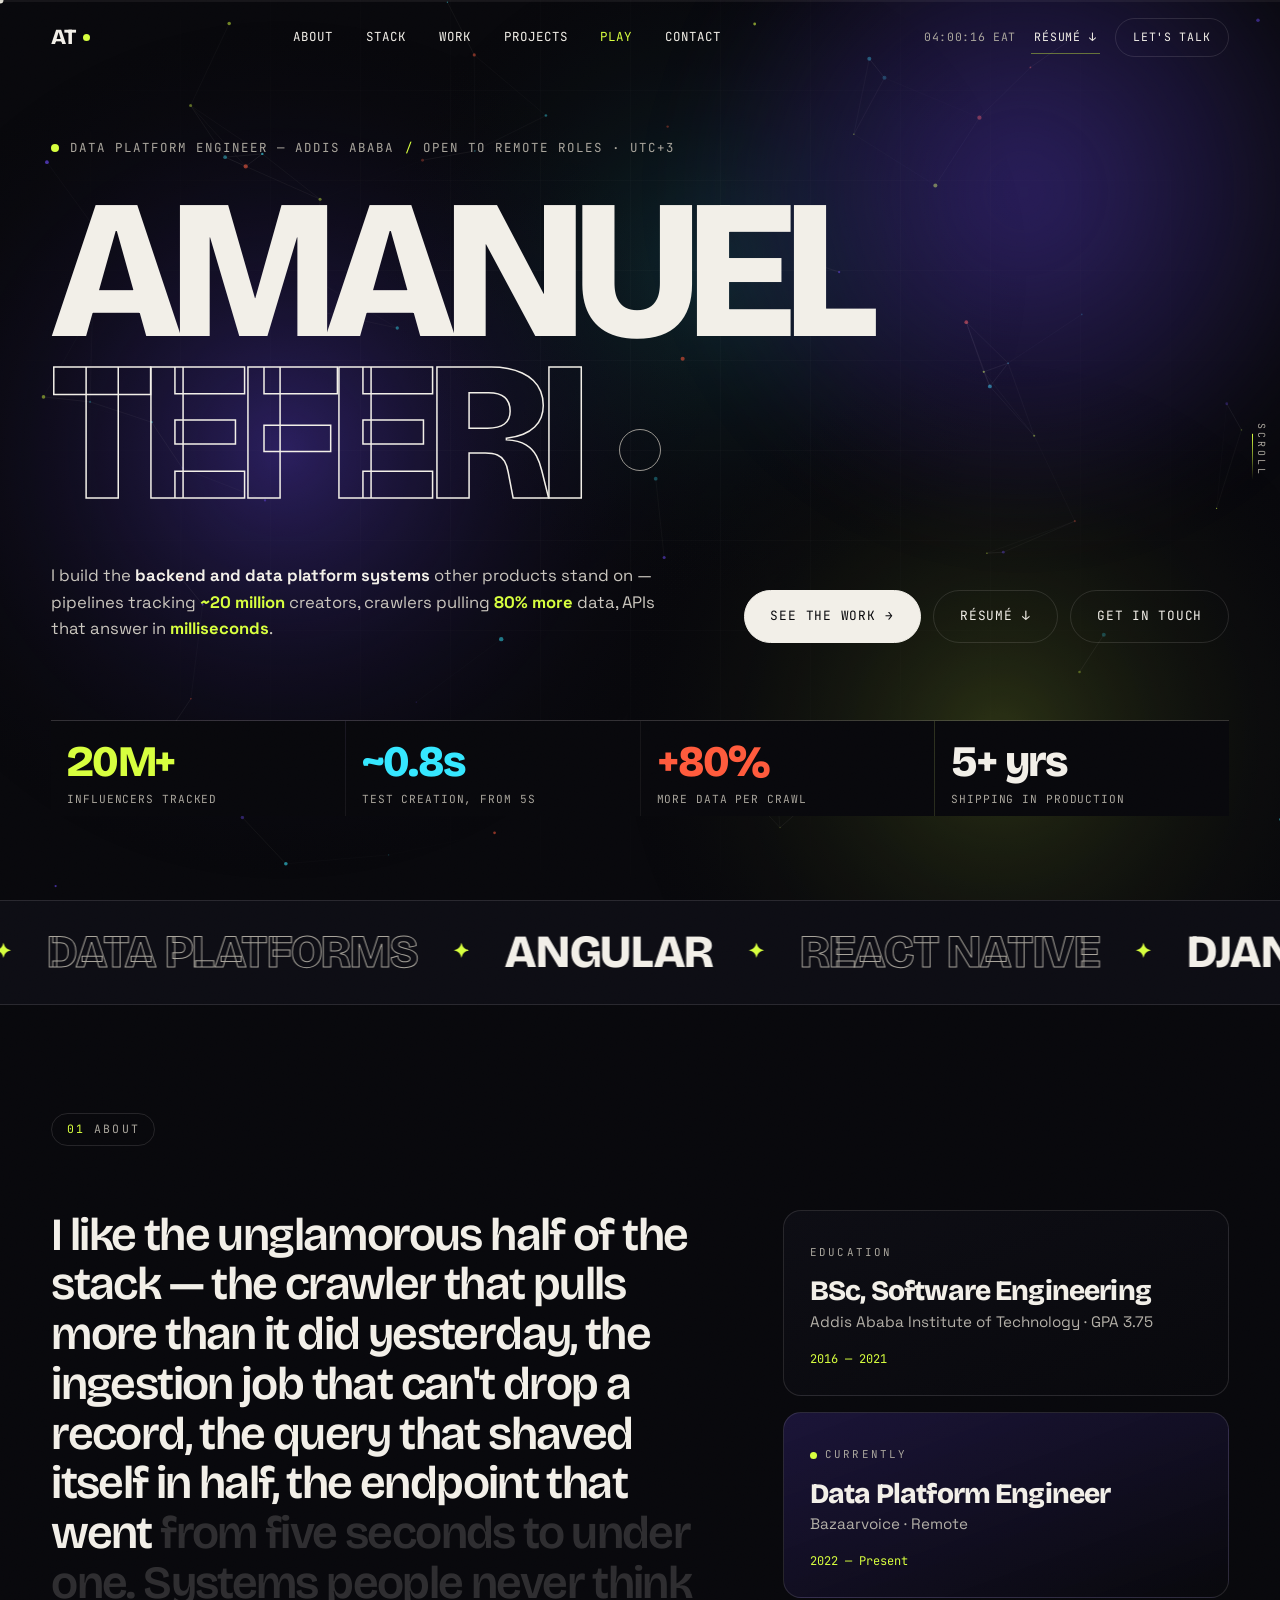
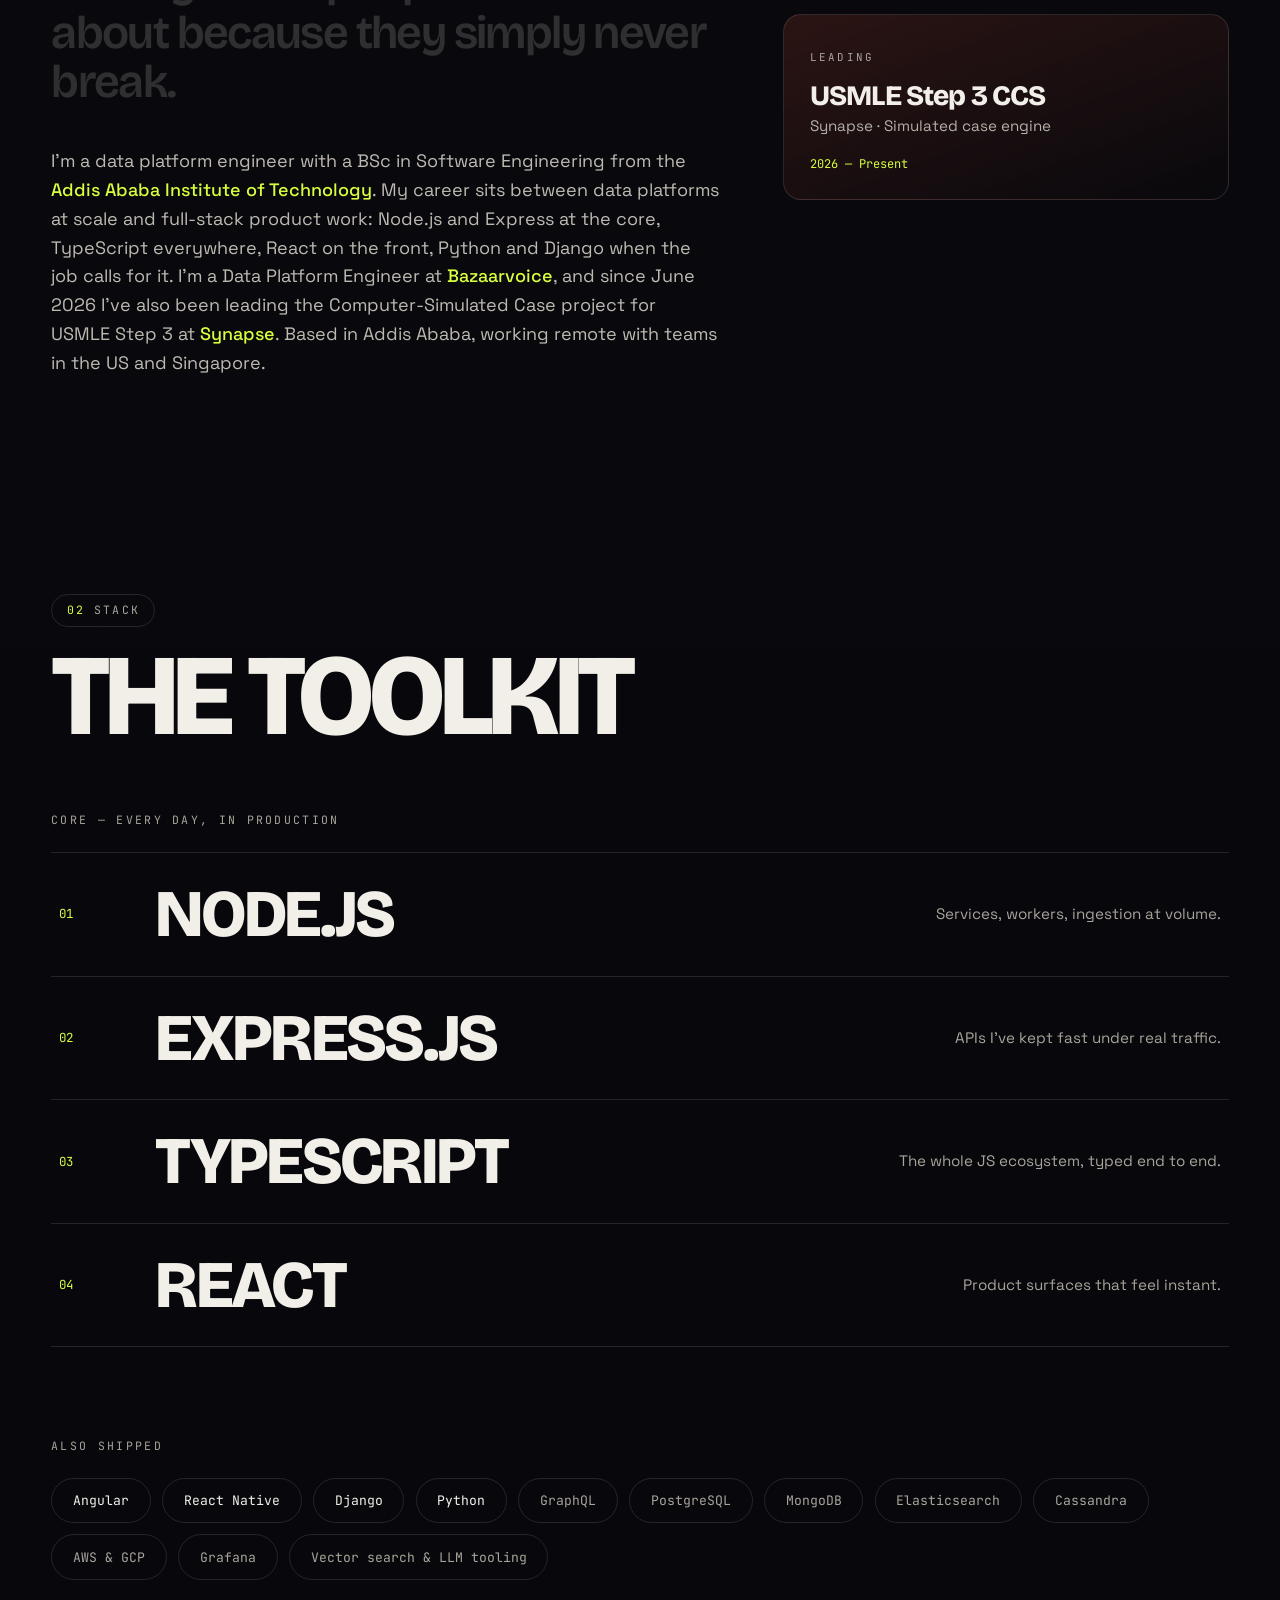
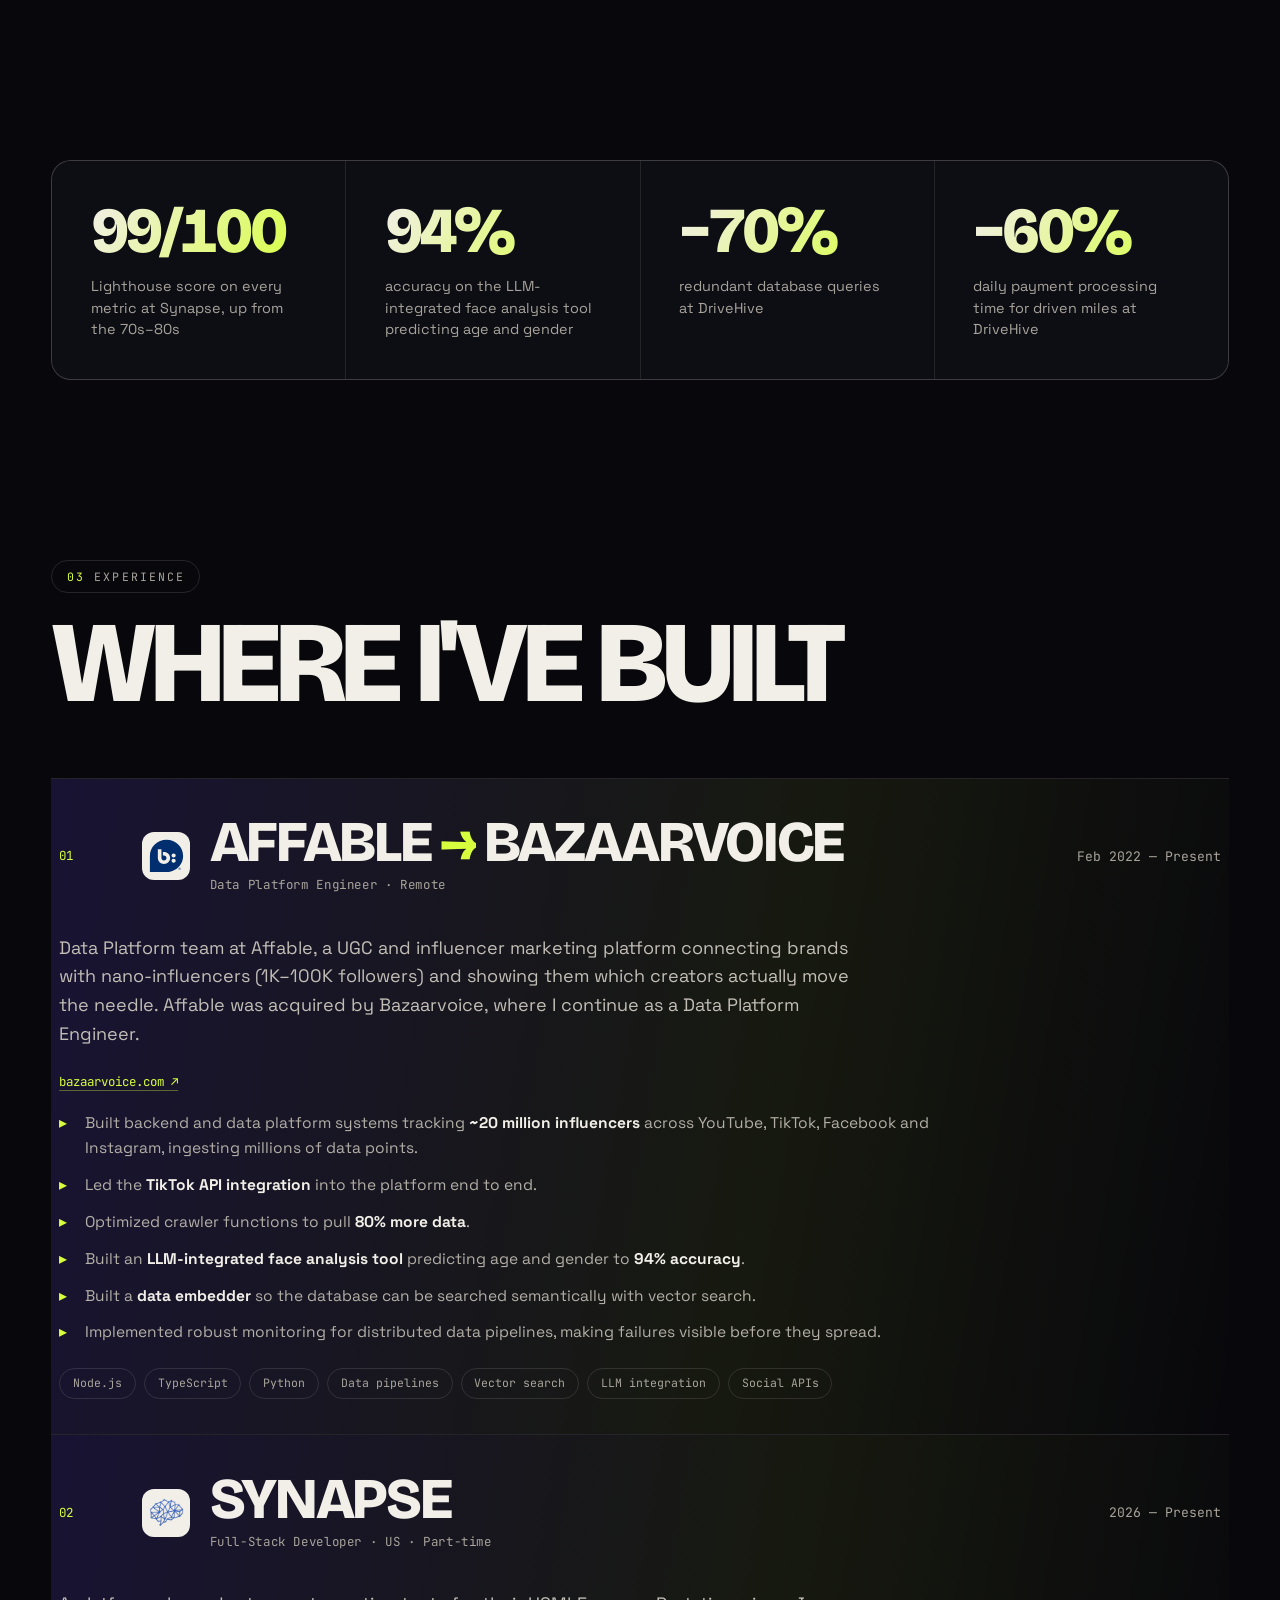
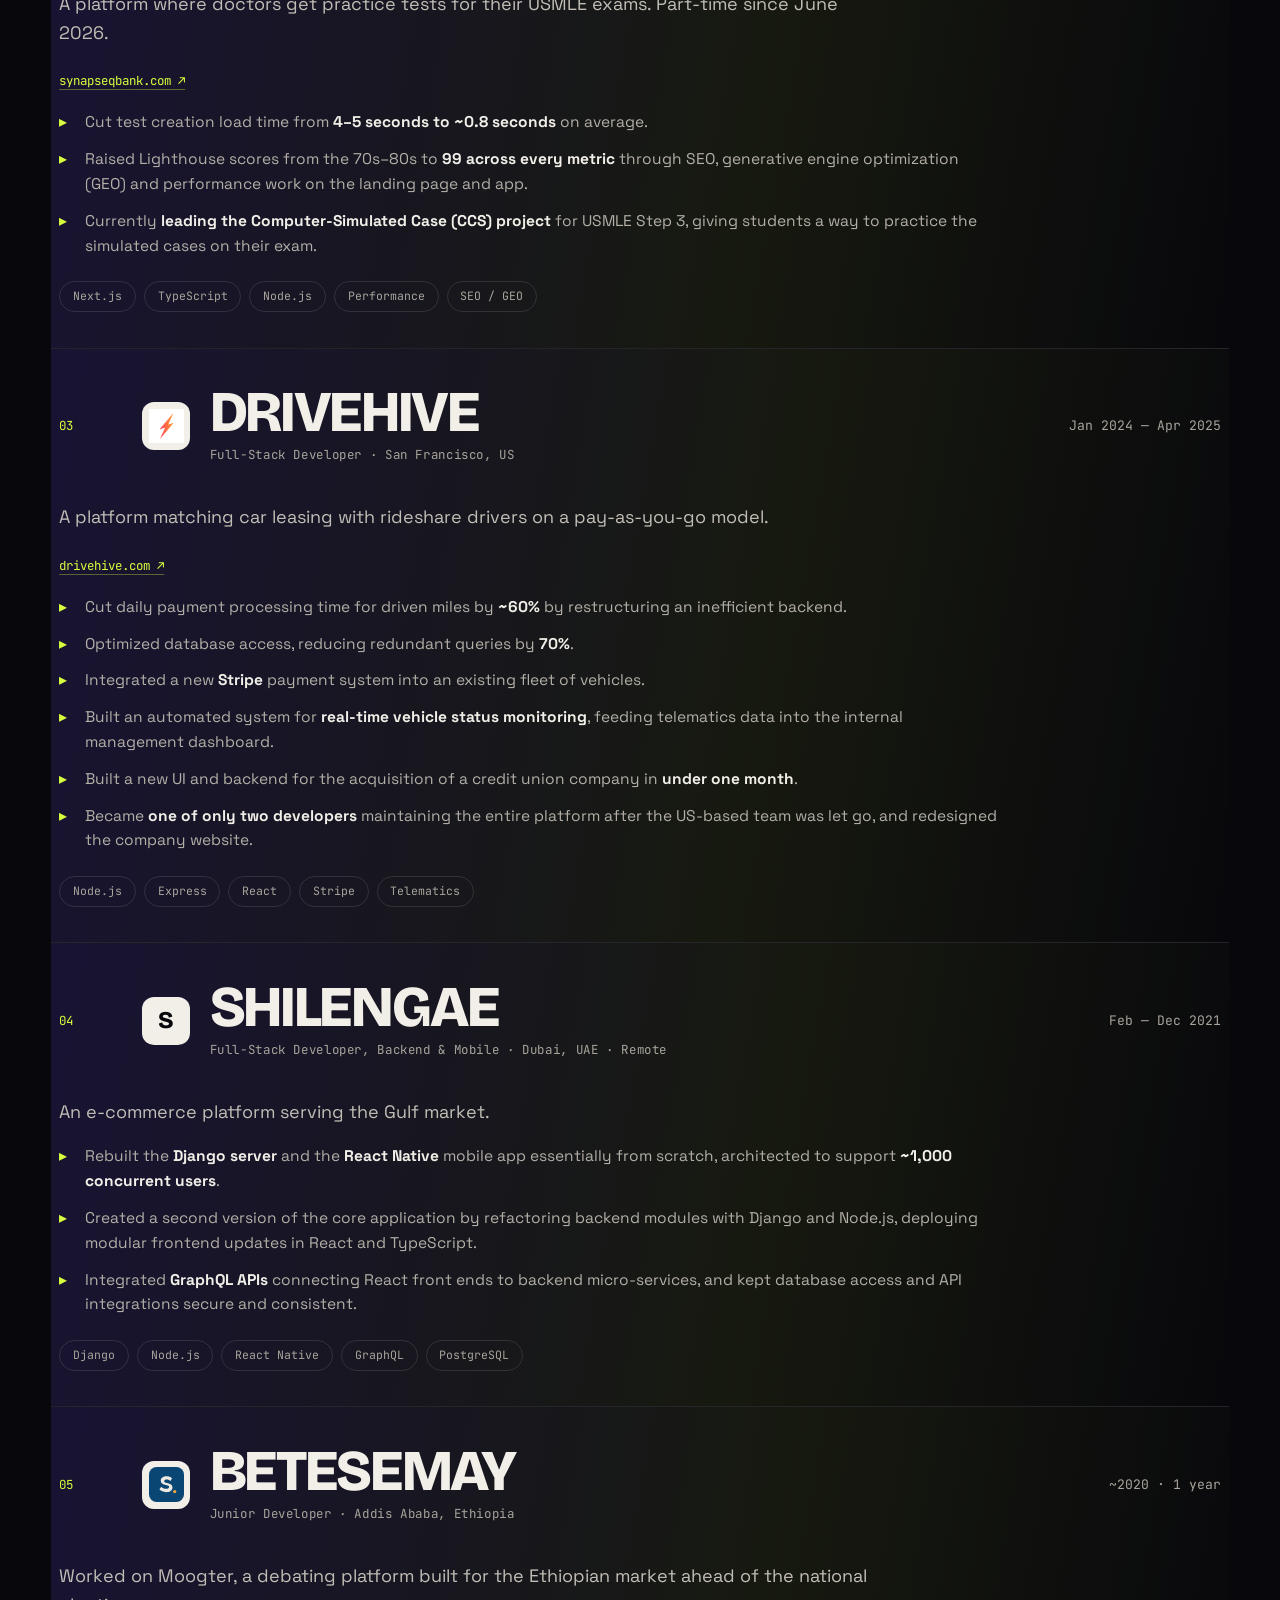
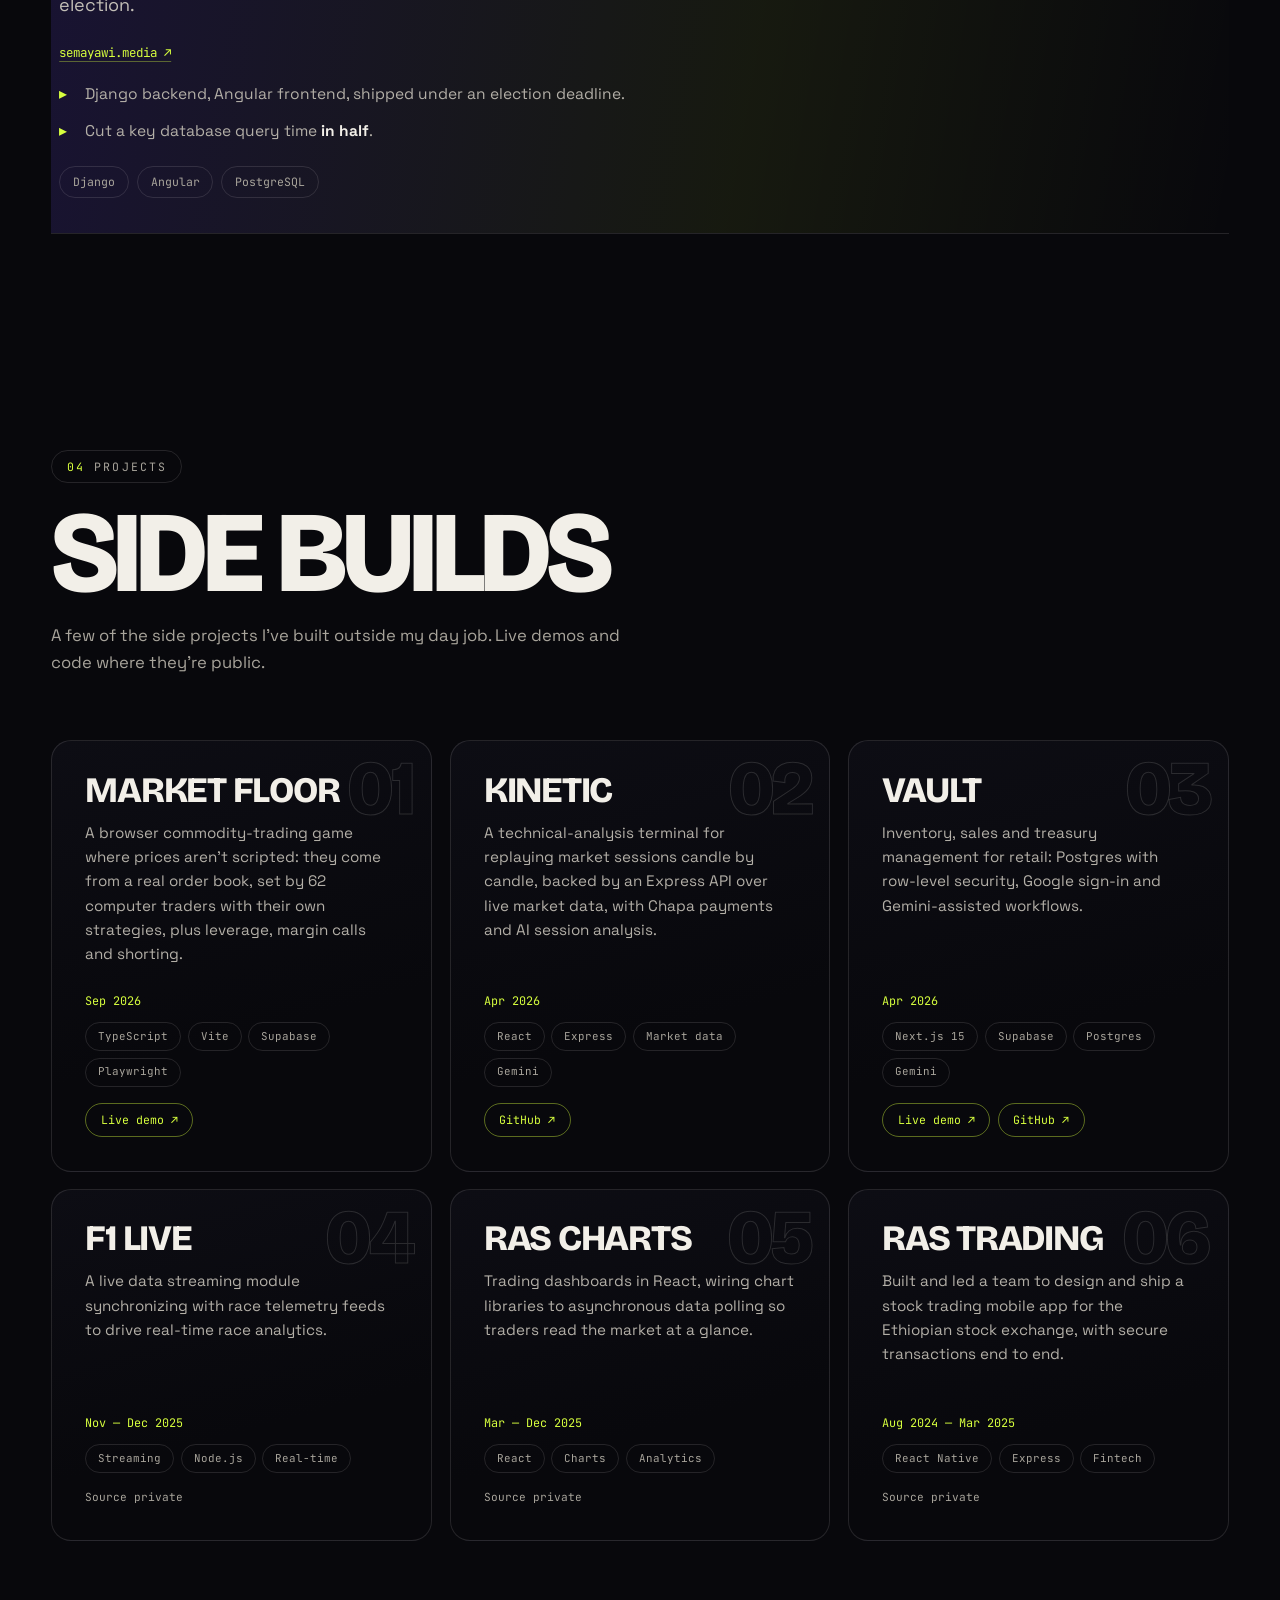
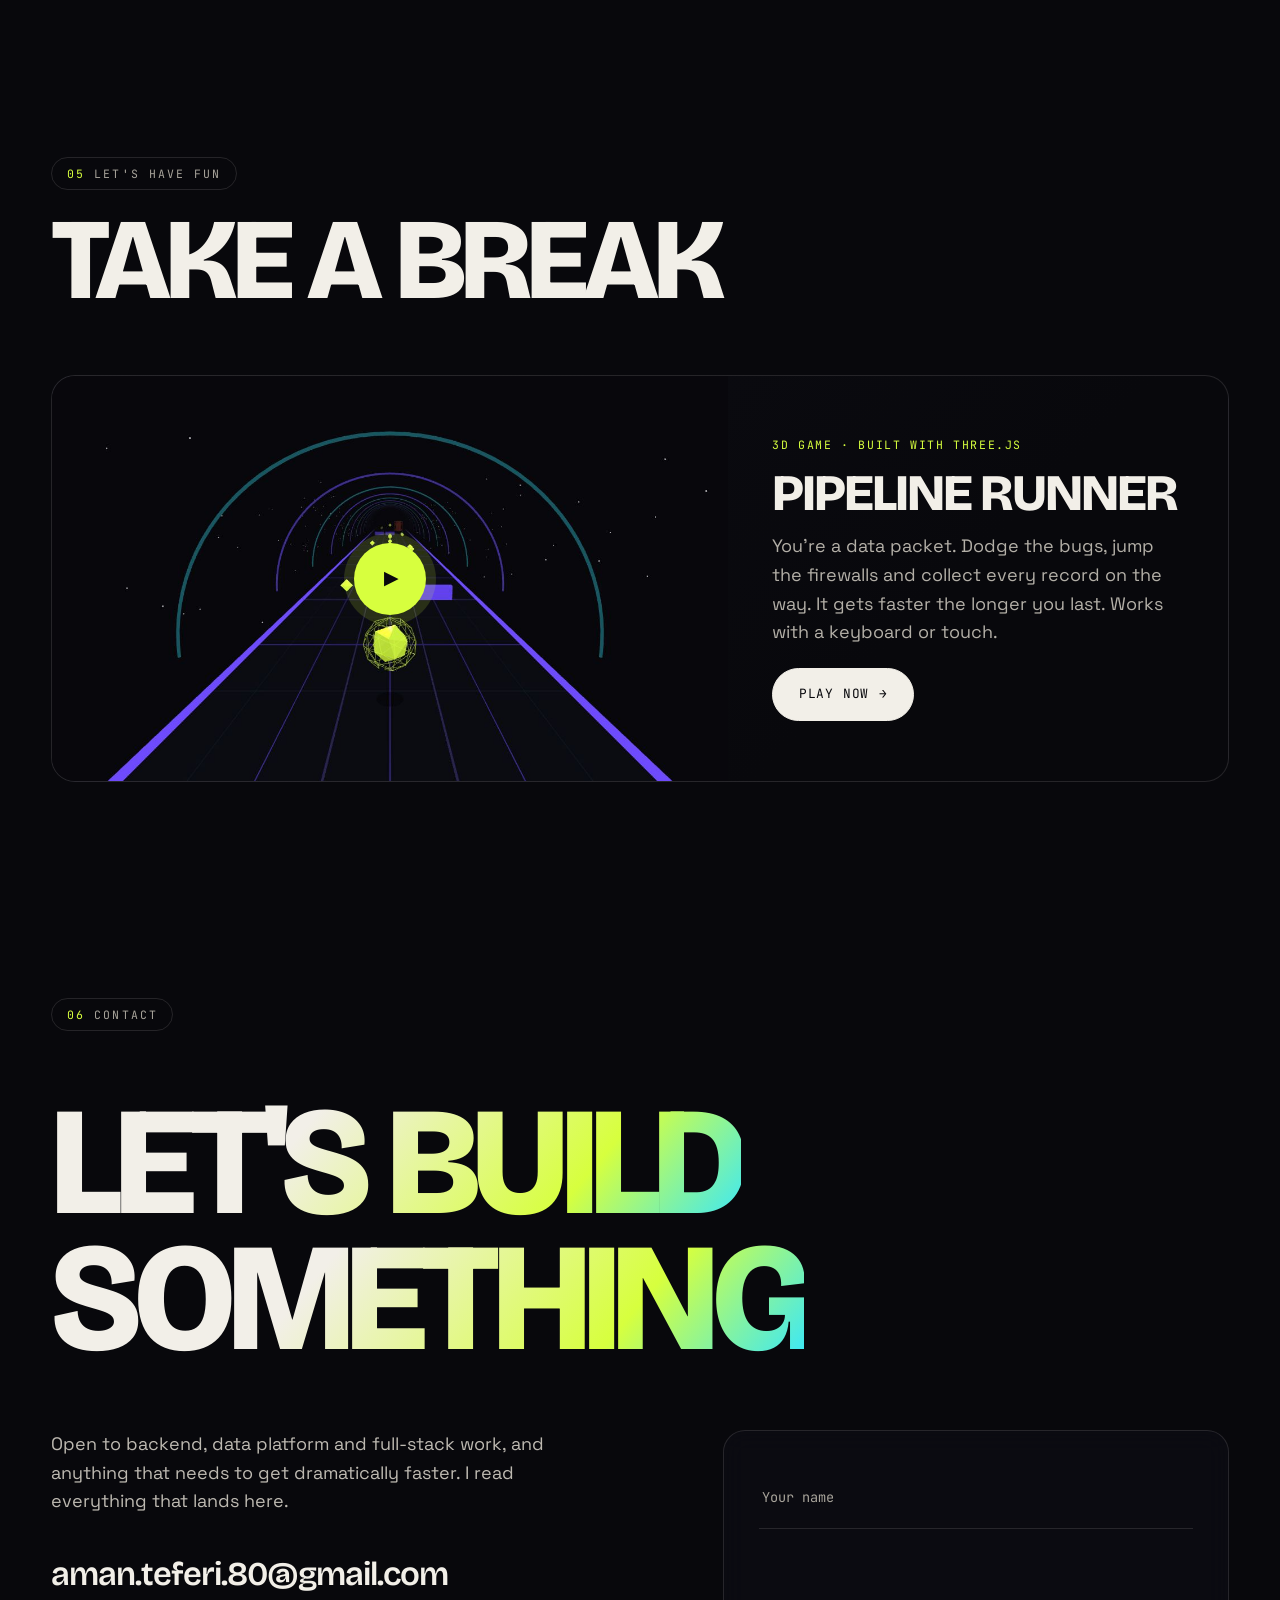
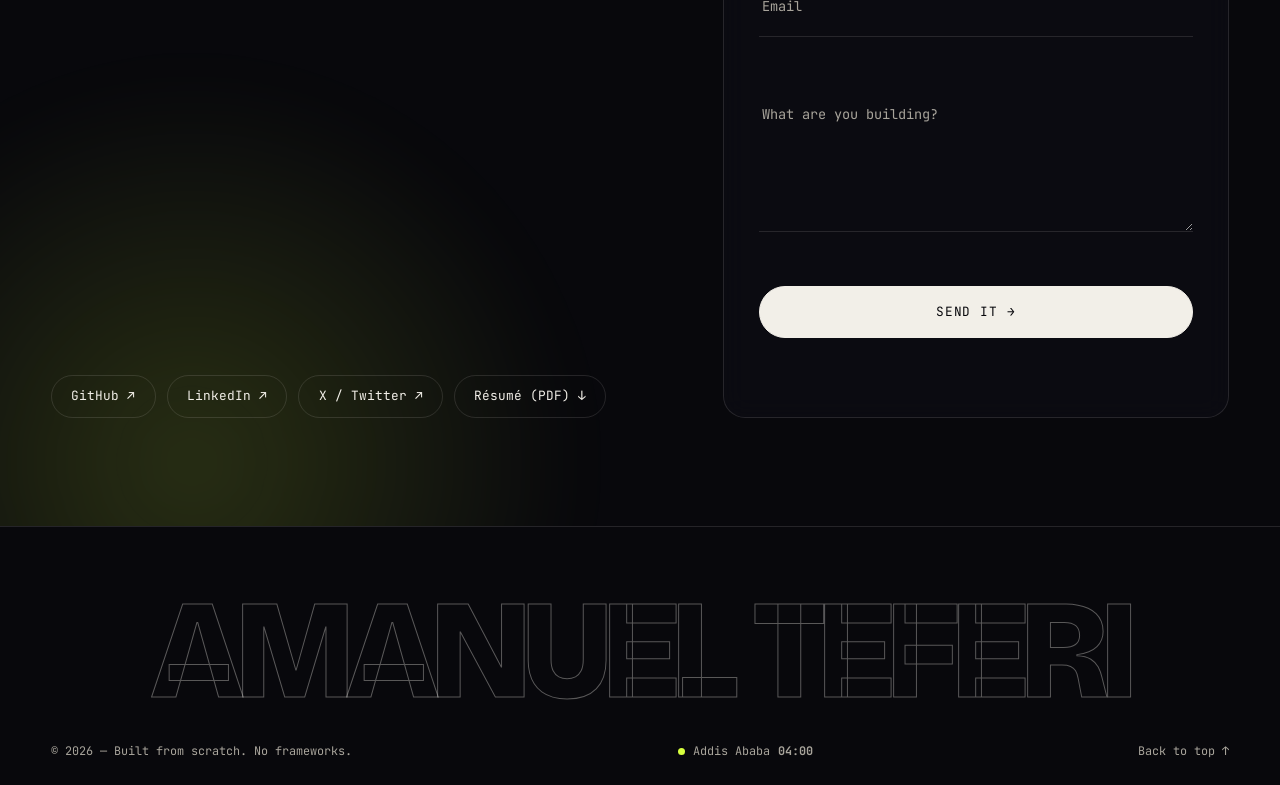
==== commit aba475fc: "Keyboard and screen-reader fixes for the nav and mobile menu - The closed mobile menu is inert, so i" ====
--- a/index.html
+++ b/index.html
@@ -97,12 +97,12 @@
     <span class="nav__logo-pulse"></span>
   </a>
   <nav class="nav__links" aria-label="Primary">
-    <a href="#about" class="nav__link" data-cursor="hover"><span>About</span><span>About</span></a>
-    <a href="#stack" class="nav__link" data-cursor="hover"><span>Stack</span><span>Stack</span></a>
-    <a href="#work" class="nav__link" data-cursor="hover"><span>Work</span><span>Work</span></a>
-    <a href="#projects" class="nav__link" data-cursor="hover"><span>Projects</span><span>Projects</span></a>
-    <a href="play.html" class="nav__link nav__link--play" data-cursor="hover"><span>Play</span><span>Play</span></a>
-    <a href="#contact" class="nav__link" data-cursor="hover"><span>Contact</span><span>Contact</span></a>
+    <a href="#about" class="nav__link" data-cursor="hover"><span>About</span><span aria-hidden="true">About</span></a>
+    <a href="#stack" class="nav__link" data-cursor="hover"><span>Stack</span><span aria-hidden="true">Stack</span></a>
+    <a href="#work" class="nav__link" data-cursor="hover"><span>Work</span><span aria-hidden="true">Work</span></a>
+    <a href="#projects" class="nav__link" data-cursor="hover"><span>Projects</span><span aria-hidden="true">Projects</span></a>
+    <a href="play.html" class="nav__link nav__link--play" data-cursor="hover"><span>Play</span><span aria-hidden="true">Play</span></a>
+    <a href="#contact" class="nav__link" data-cursor="hover"><span>Contact</span><span aria-hidden="true">Contact</span></a>
   </nav>
   <div class="nav__right">
     <span class="nav__clock" id="navClock" title="Local time in Addis Ababa">--:--:-- EAT</span>
@@ -113,7 +113,7 @@
 </header>
 
 <!-- ░░ MOBILE MENU ░░ -->
-<div class="menu" id="menu" aria-hidden="true">
+<div class="menu" id="menu" aria-hidden="true" inert>
   <div class="menu__list">
     <a href="#about" class="menu__item"><em>01</em>About</a>
     <a href="#stack" class="menu__item"><em>02</em>Stack</a>
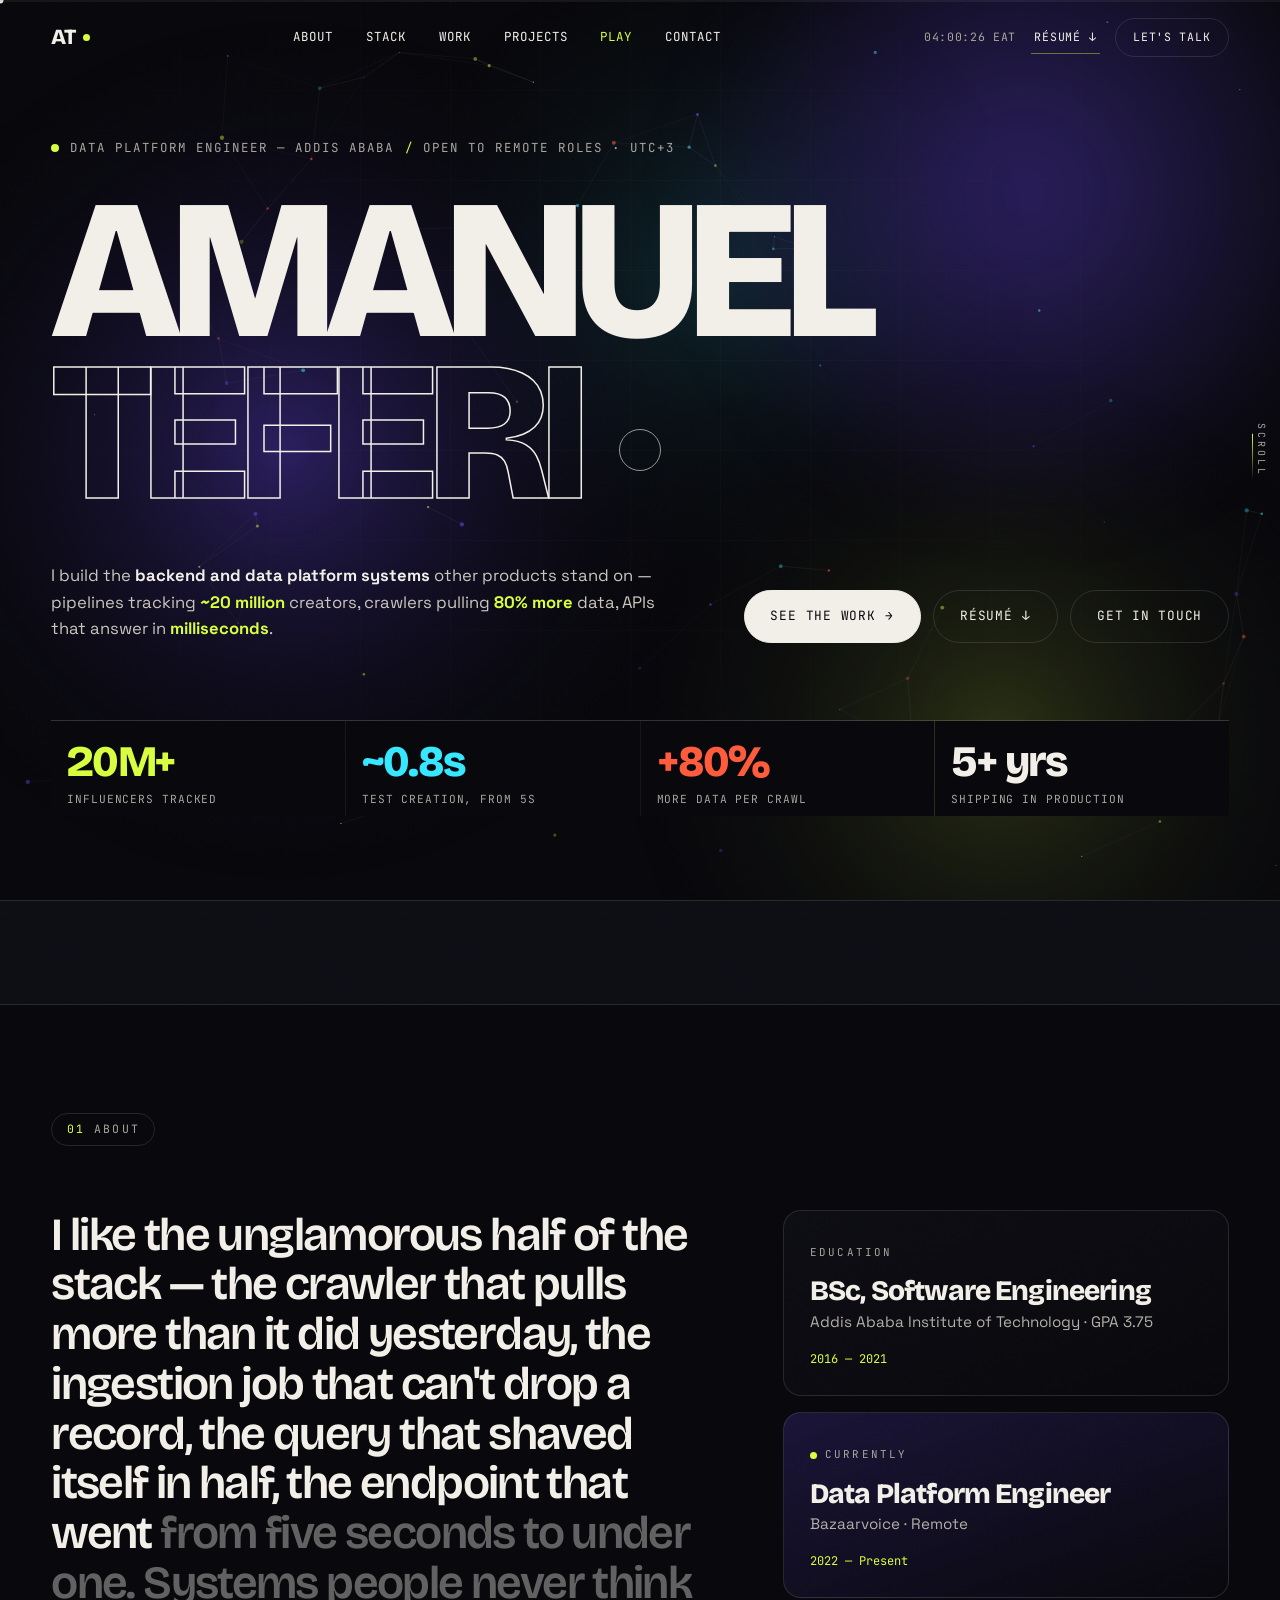
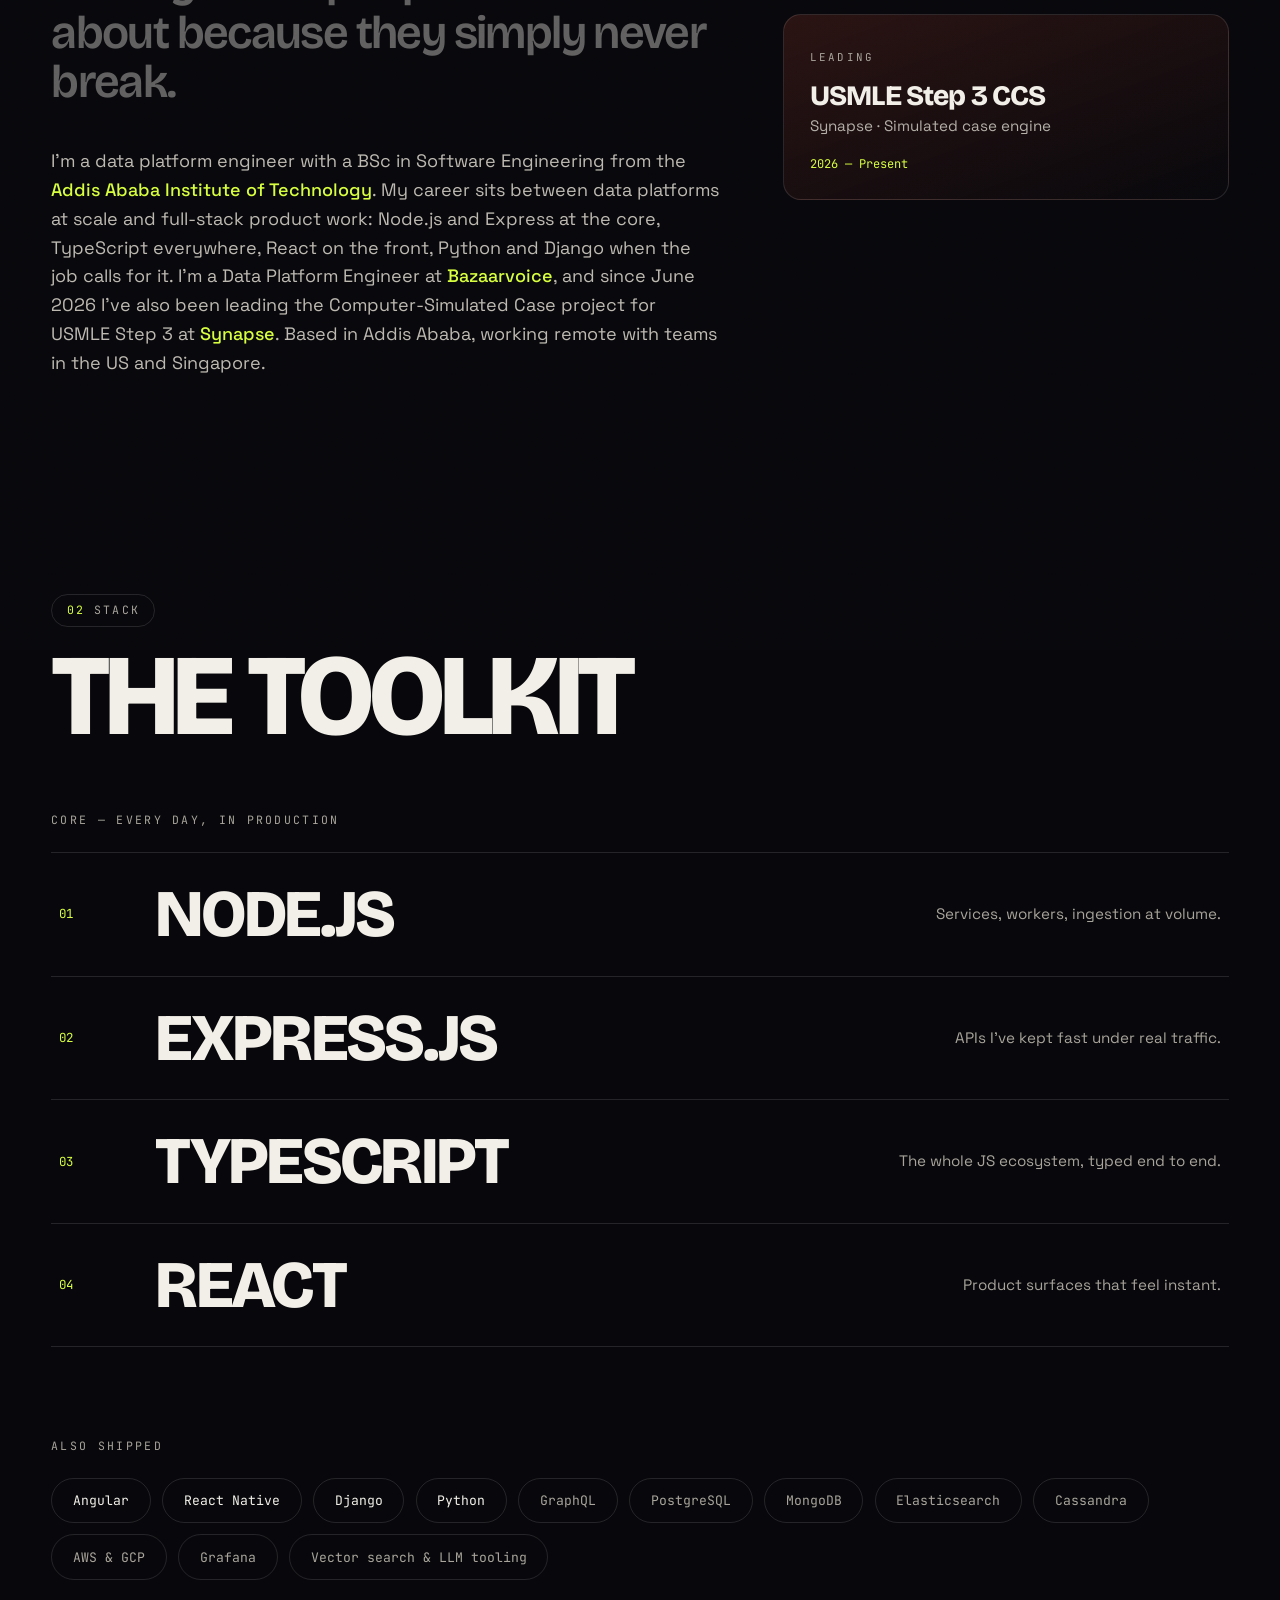
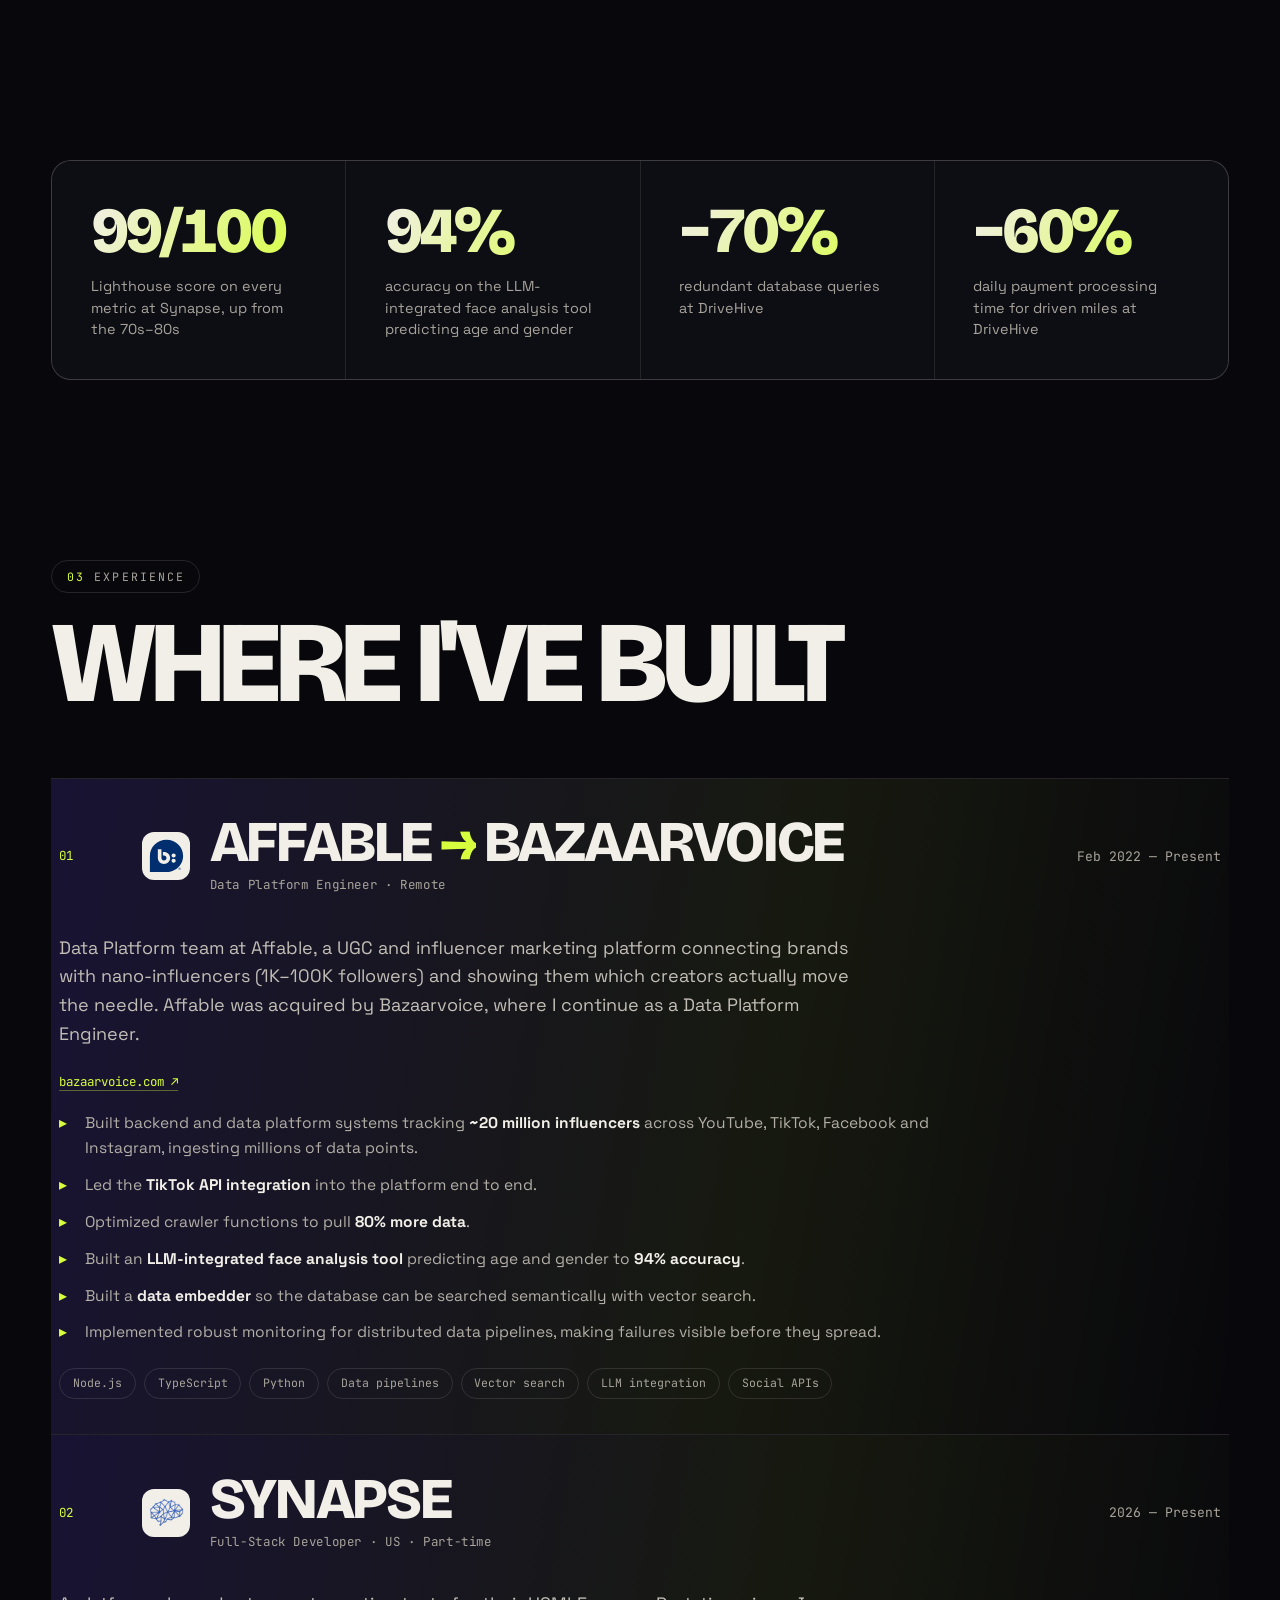
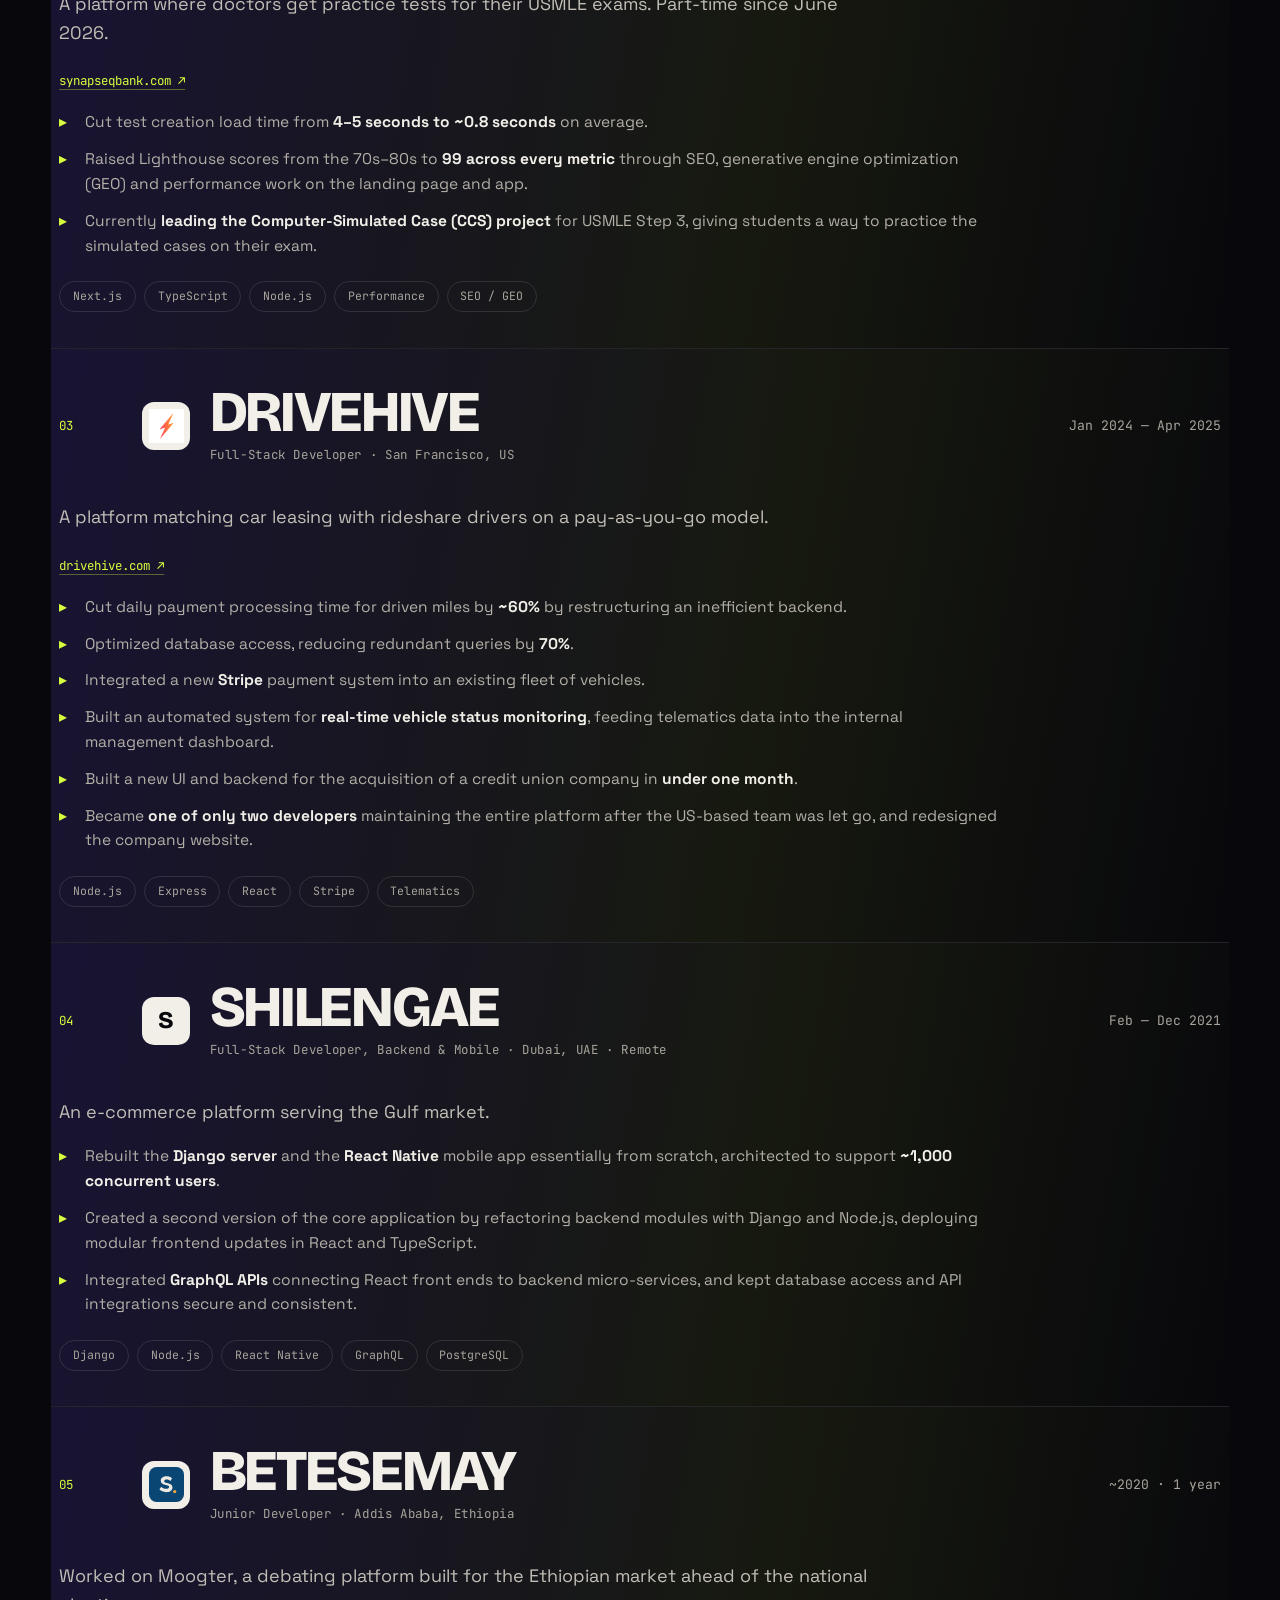
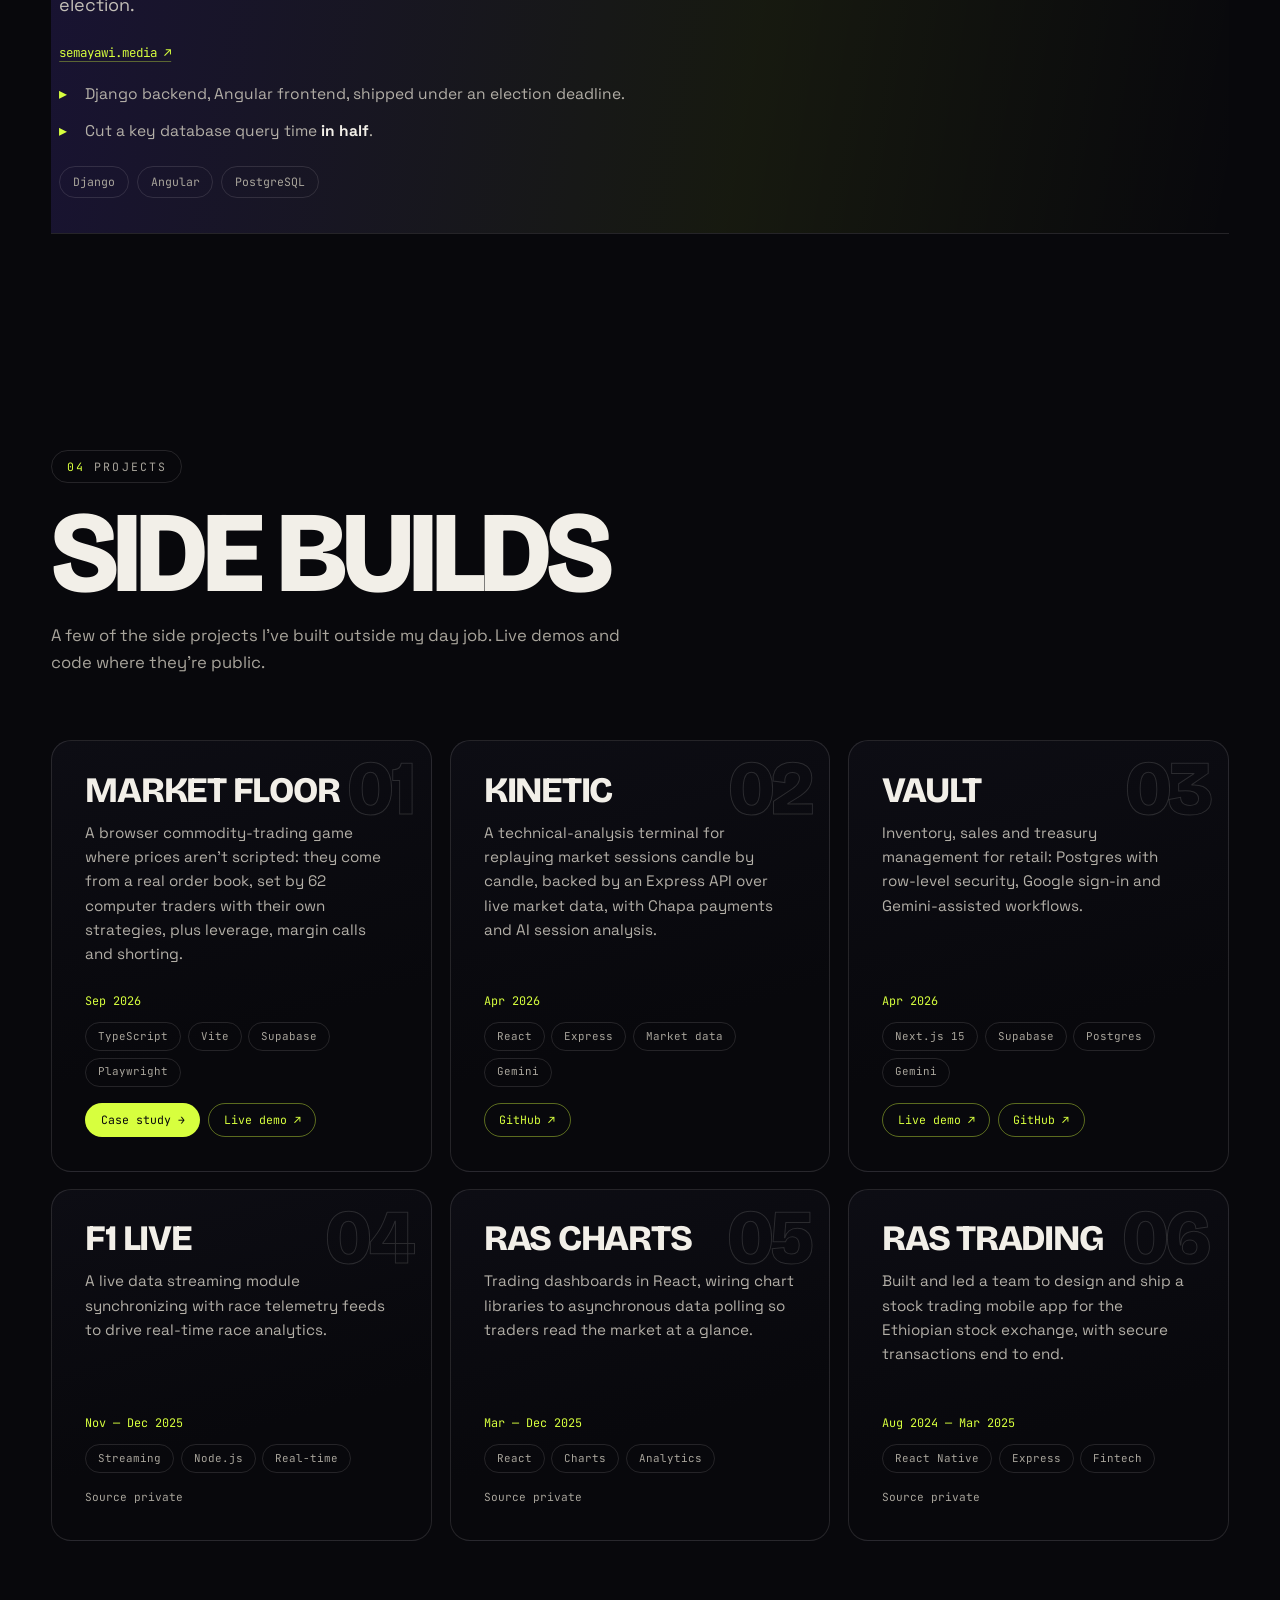
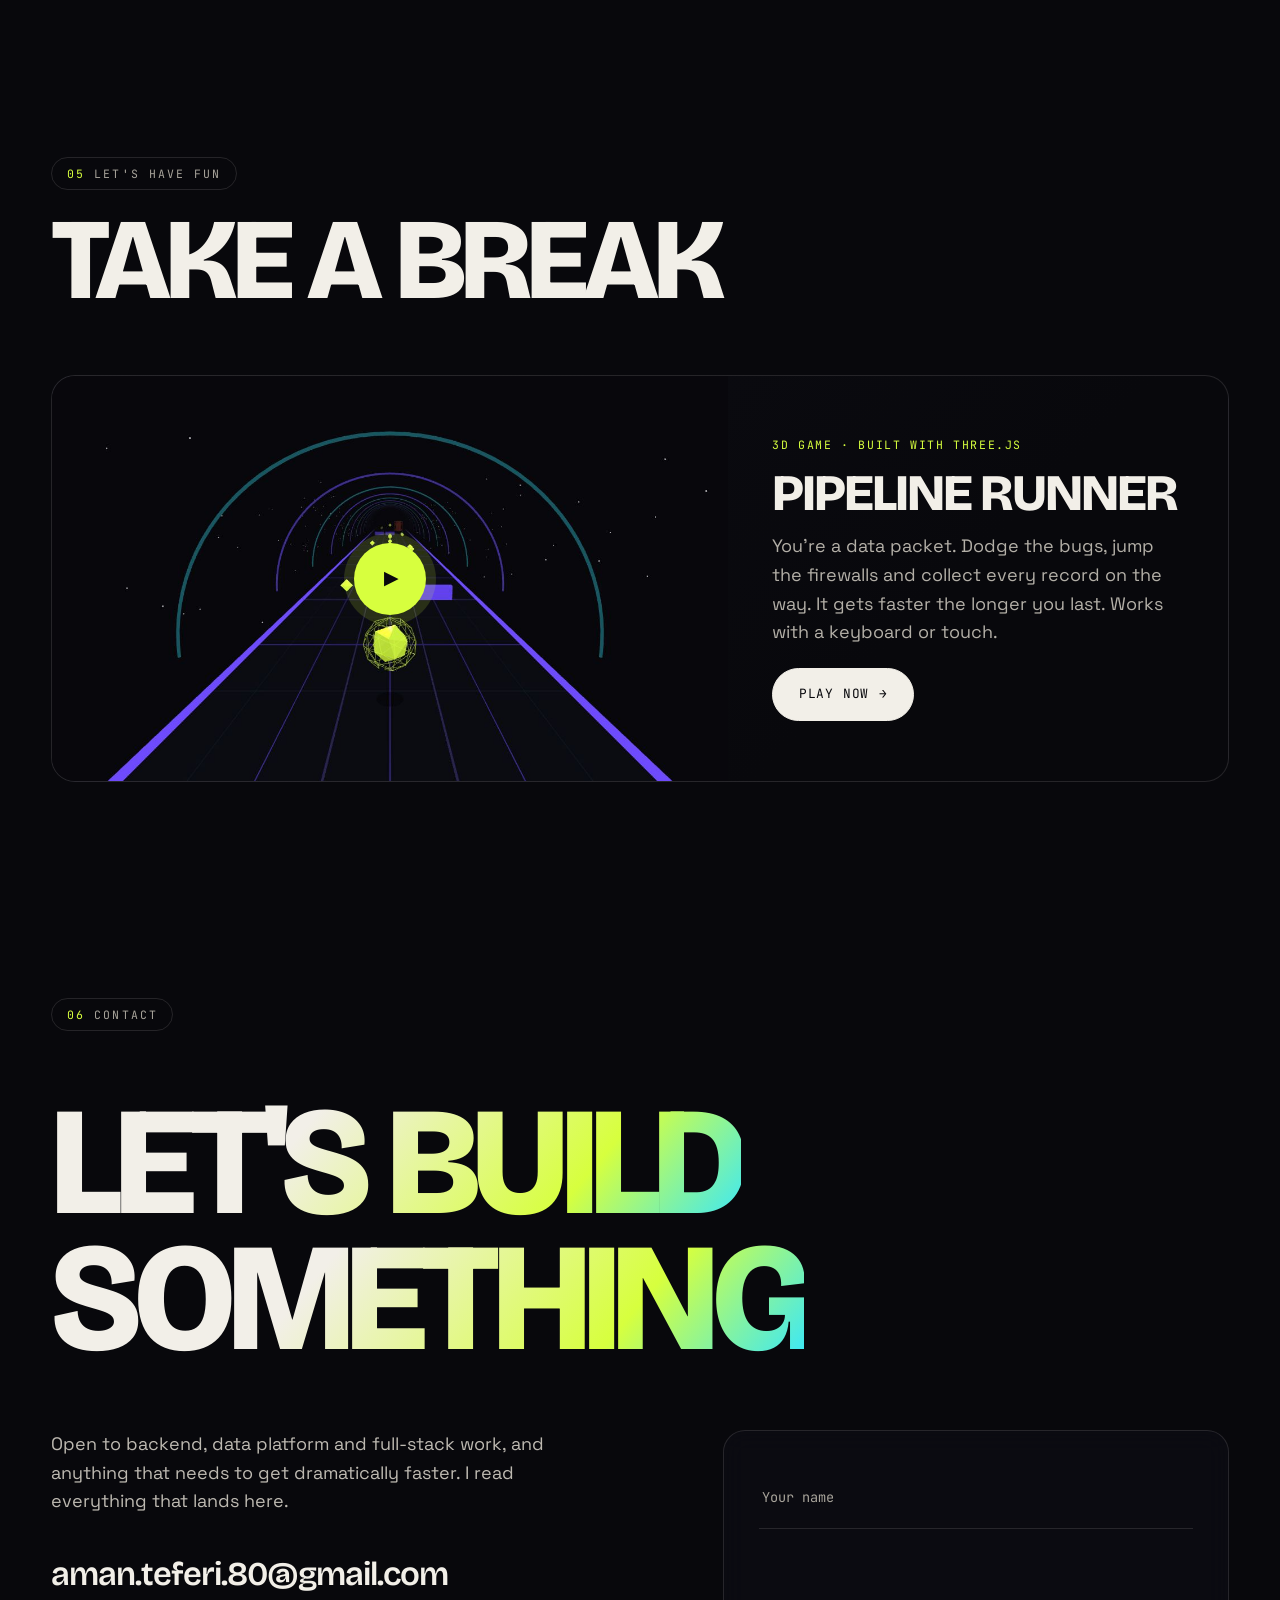
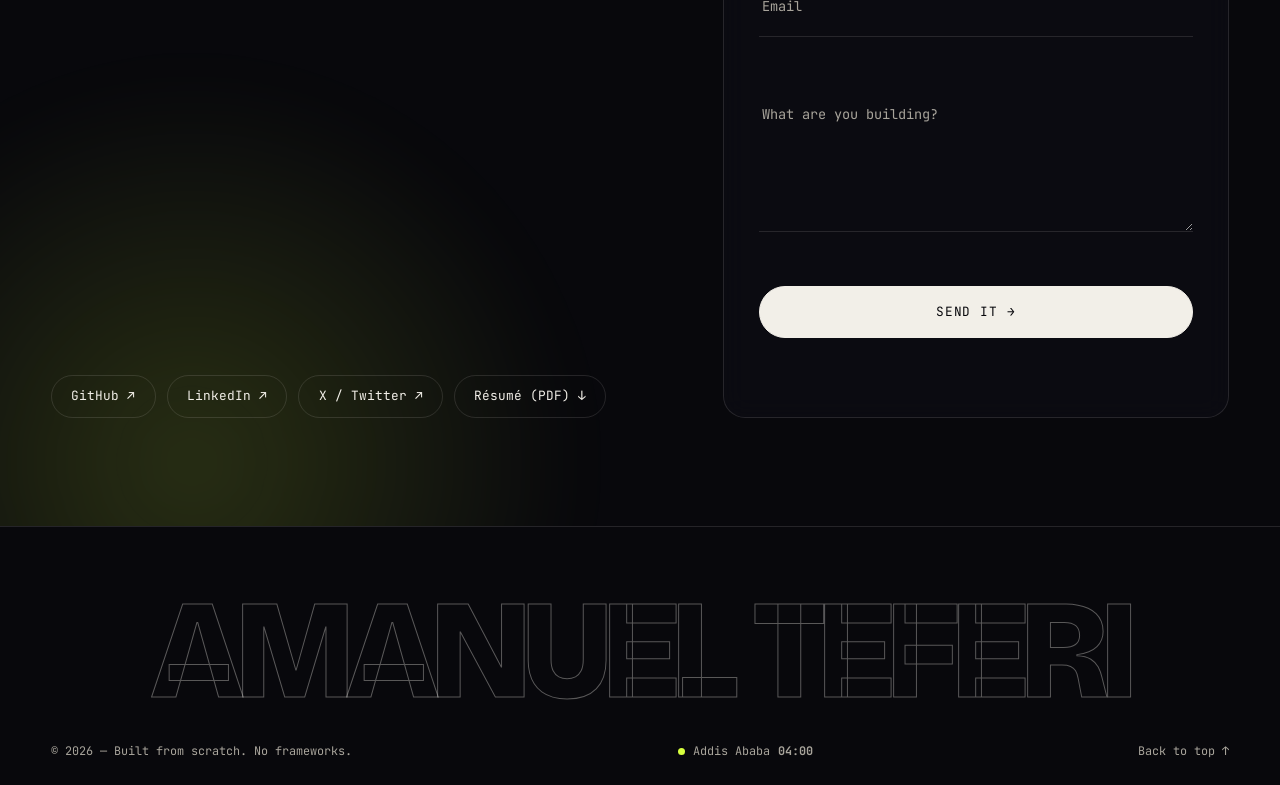
==== commit a14b886e: "Add a Market Floor case study page market-floor.html walks through the problem, the pure determinist" ====
--- a/index.html
+++ b/index.html
@@ -461,7 +461,7 @@
       <div class="project__meta">
         <span class="project__year">Sep 2026</span>
         <div class="project__tags"><span>TypeScript</span><span>Vite</span><span>Supabase</span><span>Playwright</span></div>
-        <div class="project__links"><a class="project__link" href="https://market-floor.vercel.app" target="_blank" rel="noopener" data-cursor="hover">Live demo ↗</a></div>
+        <div class="project__links"><a class="project__link project__link--case" href="market-floor.html" data-cursor="hover">Case study →</a><a class="project__link" href="https://market-floor.vercel.app" target="_blank" rel="noopener" data-cursor="hover">Live demo ↗</a></div>
       </div>
       <div class="card__shine" aria-hidden="true"></div>
     </article>
--- a/assets/css/styles.css
+++ b/assets/css/styles.css
@@ -371,7 +371,7 @@
 .char-line { display: block; overflow: hidden; }
 .char-line > span { display: inline-block; transform: translateY(110%); transition: transform 0.95s var(--ease); }
 .is-in .char-line > span, .char-line.is-in > span { transform: translateY(0); }
-.word { display: inline-block; opacity: 0.16; transition: opacity 0.45s ease, color 0.45s ease; }
+.word { display: inline-block; opacity: 0.38; transition: opacity 0.45s ease, color 0.45s ease; }
 .word.is-lit { opacity: 1; }
 
 /* ── ABOUT ──────────────────────────────────────────────── */
@@ -717,6 +717,8 @@
   transition: background 0.3s var(--ease), color 0.3s var(--ease);
 }
 .project__link:hover, .project__link:focus-visible { background: var(--acid); color: var(--ink); }
+.project__link--case { background: var(--acid); color: var(--ink); }
+.project__link--case:hover, .project__link--case:focus-visible { background: var(--bone); border-color: var(--bone); }
 .project__private { font-family: var(--font-mono); font-size: 0.7rem; color: var(--bone-dim); }
 /* ── fun / game teaser ─────────────────────────── */
 .fun__card {
@@ -745,3 +747,26 @@
 @media (max-width: 860px) { .fun__card { grid-template-columns: 1fr; } .fun__media { min-height: 0; aspect-ratio: 5 / 3; } }
 @media (max-width: 1080px) { .projects__grid { grid-template-columns: 1fr 1fr; } }
 @media (max-width: 720px)  { .projects__grid { grid-template-columns: 1fr; } .project { min-height: 0; } }
+
+/* ── PRINT ──────────────────────────────────────────────────
+   A clean, ink-friendly version for recruiters who hit Ctrl+P.
+   The one-page résumé PDF is still the better handout. */
+@media print {
+  :root { --ink: #fff; --ink-2: #fff; --bone: #111; --bone-dim: #444; --line: #ccc; }
+  *, *::before, *::after {
+    color: #111 !important; background: transparent !important; box-shadow: none !important;
+    text-shadow: none !important; -webkit-text-fill-color: currentColor !important; animation: none !important; transition: none !important;
+  }
+  html, body { background: #fff !important; }
+  .btn, .tag, .project, .card, .job, .impact__item { border-color: #bbb !important; }
+  .loader, .cursor, .grain, .scroll-progress, .nav, .menu, .hero__canvas, .hero__glow, .hero__grid,
+  .hero__scroll, .marquee, .fun, .form, .card__shine, .contact__glow, .skip-link { display: none !important; }
+  [data-reveal], .word, .char-line > span { opacity: 1 !important; transform: none !important; }
+  .job__body { grid-template-rows: 1fr !important; opacity: 1 !important; }
+  .hero { min-height: 0 !important; padding-top: 0 !important; }
+  .hero__title .line--out, .project__idx { -webkit-text-stroke: 0 !important; color: #111 !important; }
+  .section { padding-block: 1.2rem !important; }
+  .job, .project, .card, .impact__item { break-inside: avoid; }
+  a { color: #111 !important; }
+  .project__link::after, .job__site::after { content: ' (' attr(href) ')'; font-size: 0.8em; }
+}
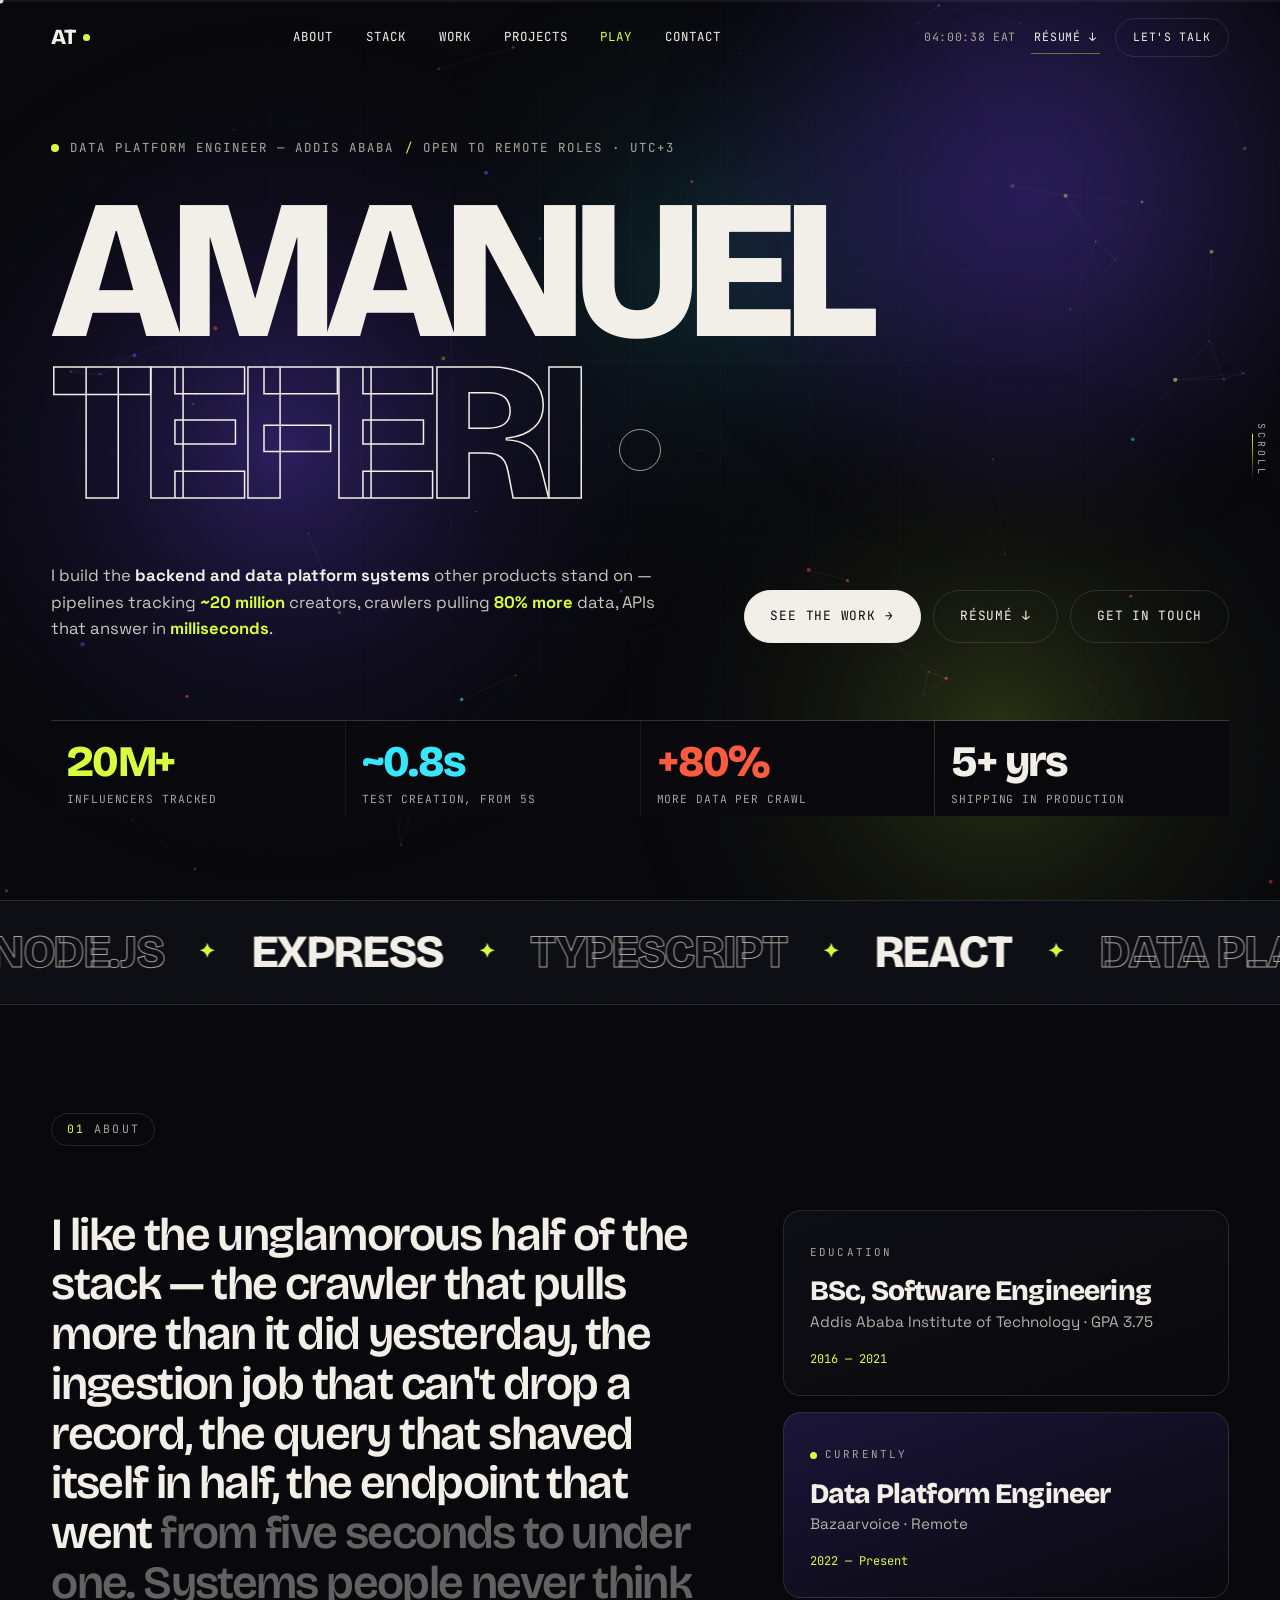
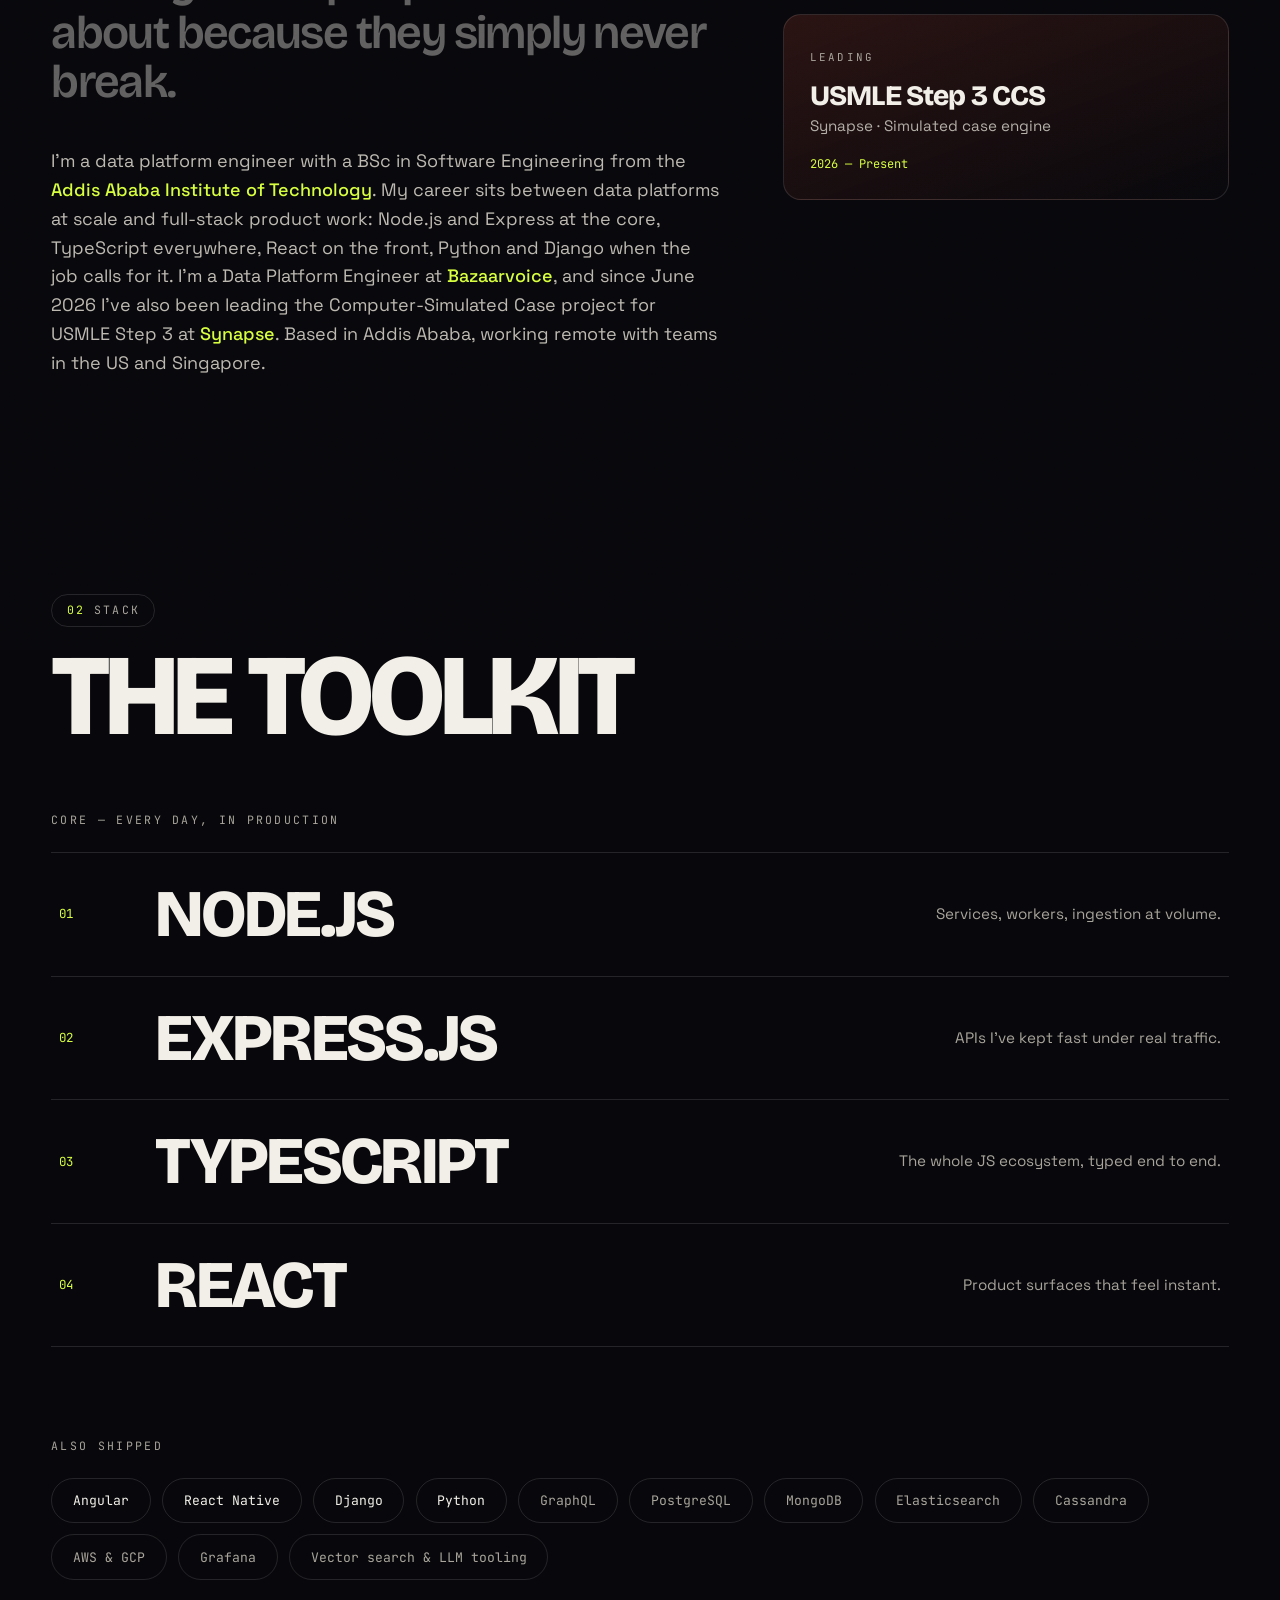
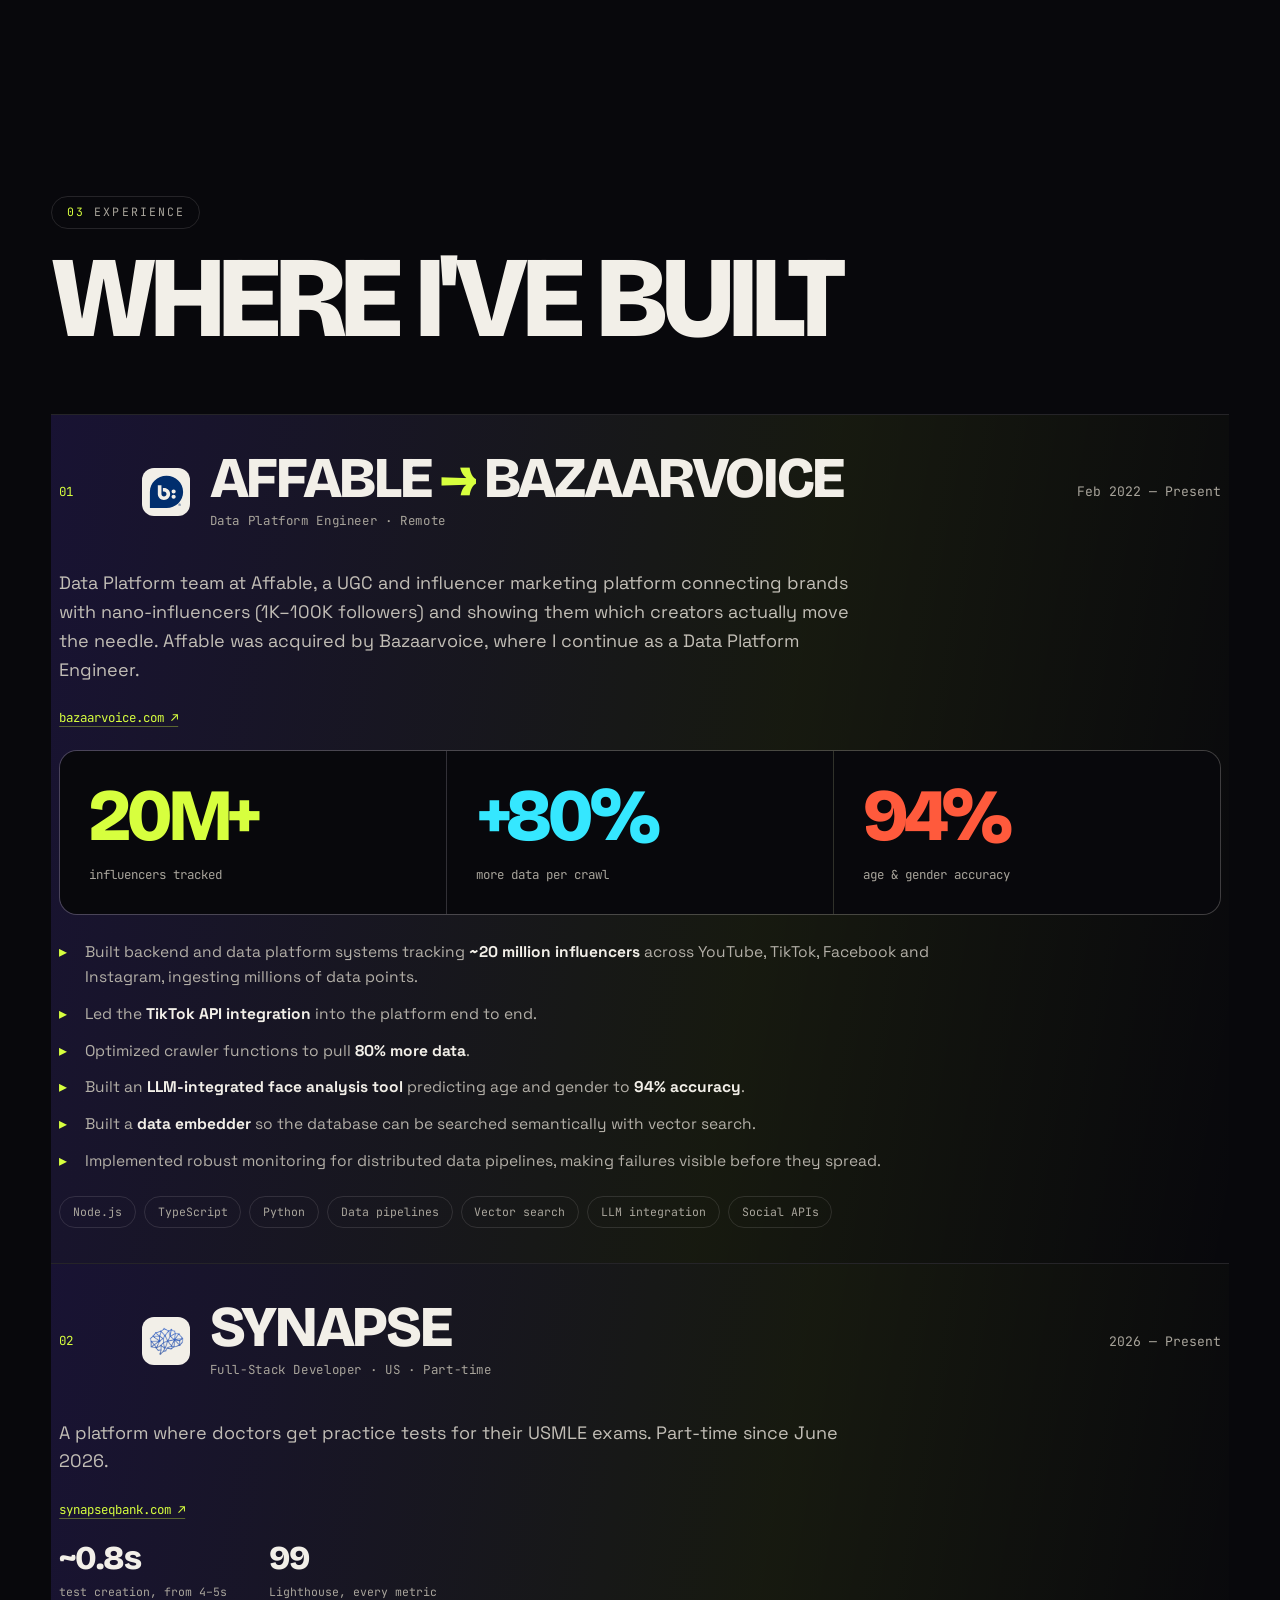
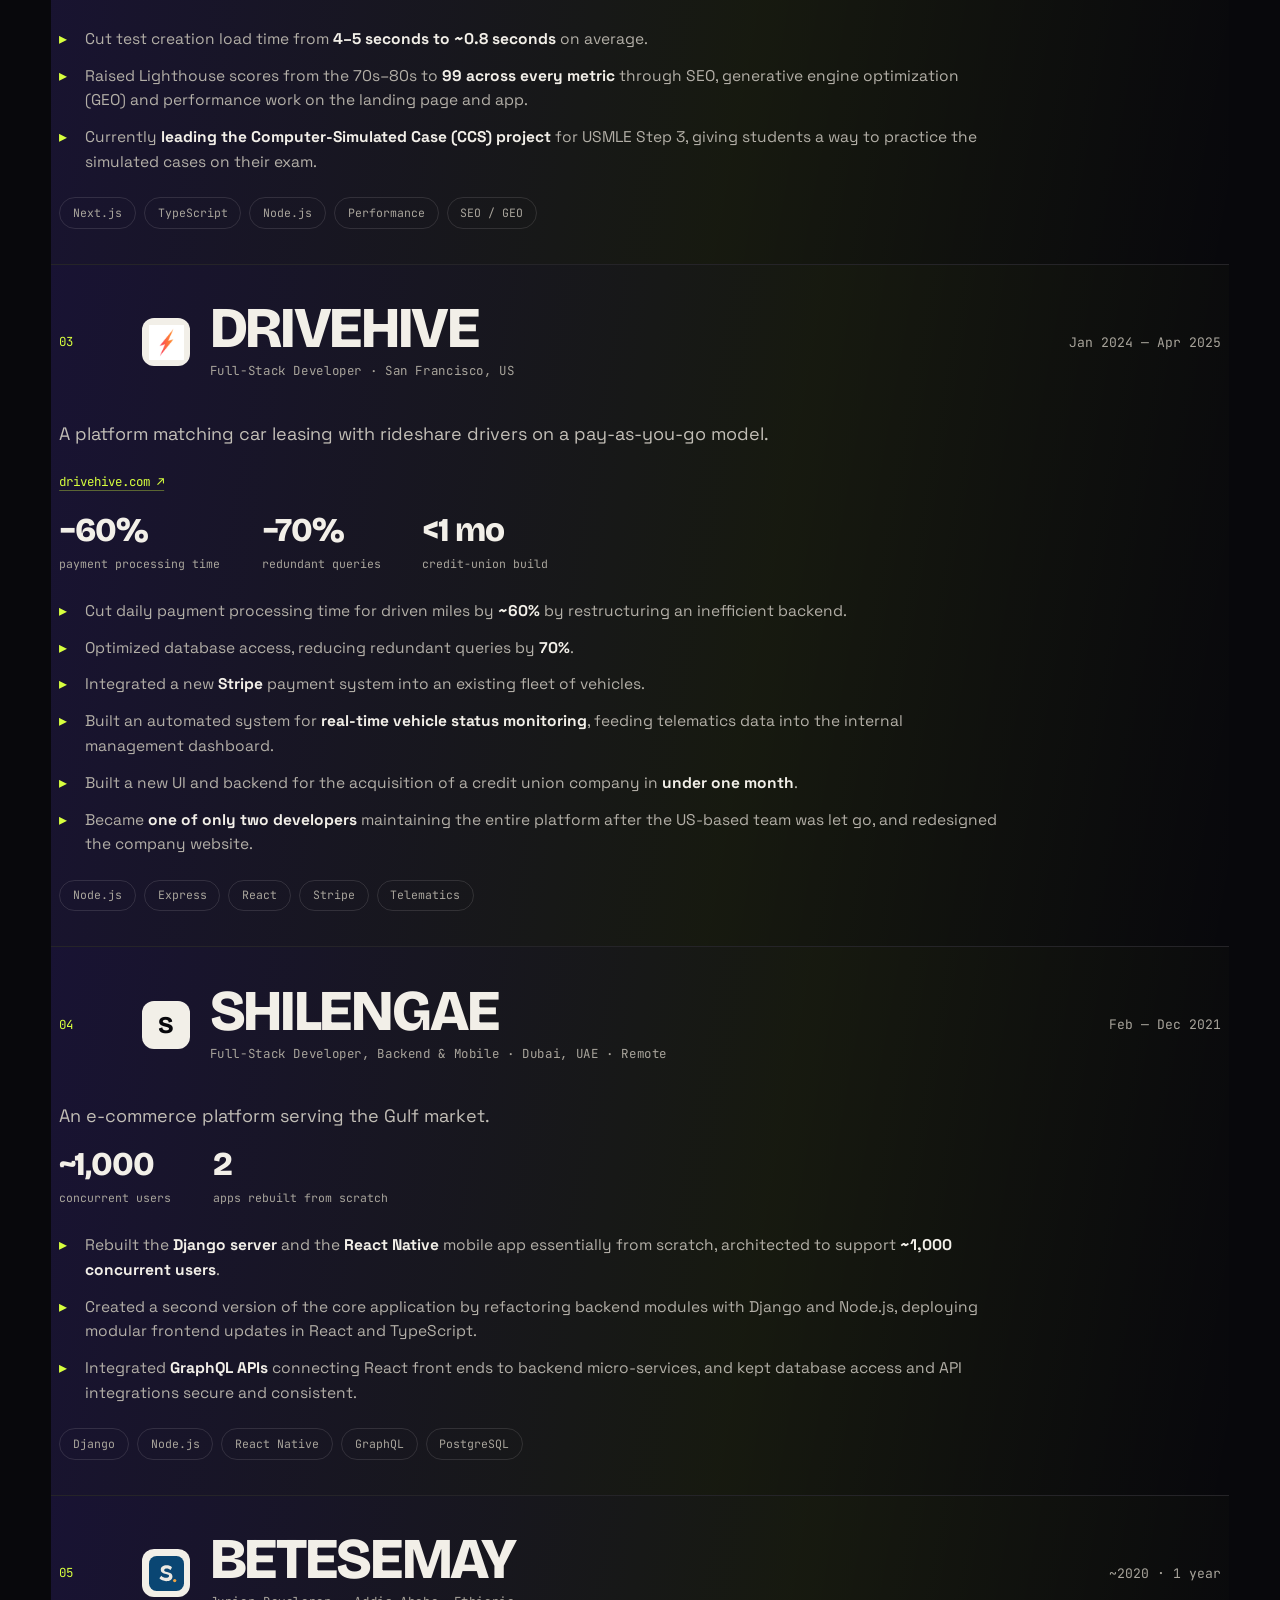
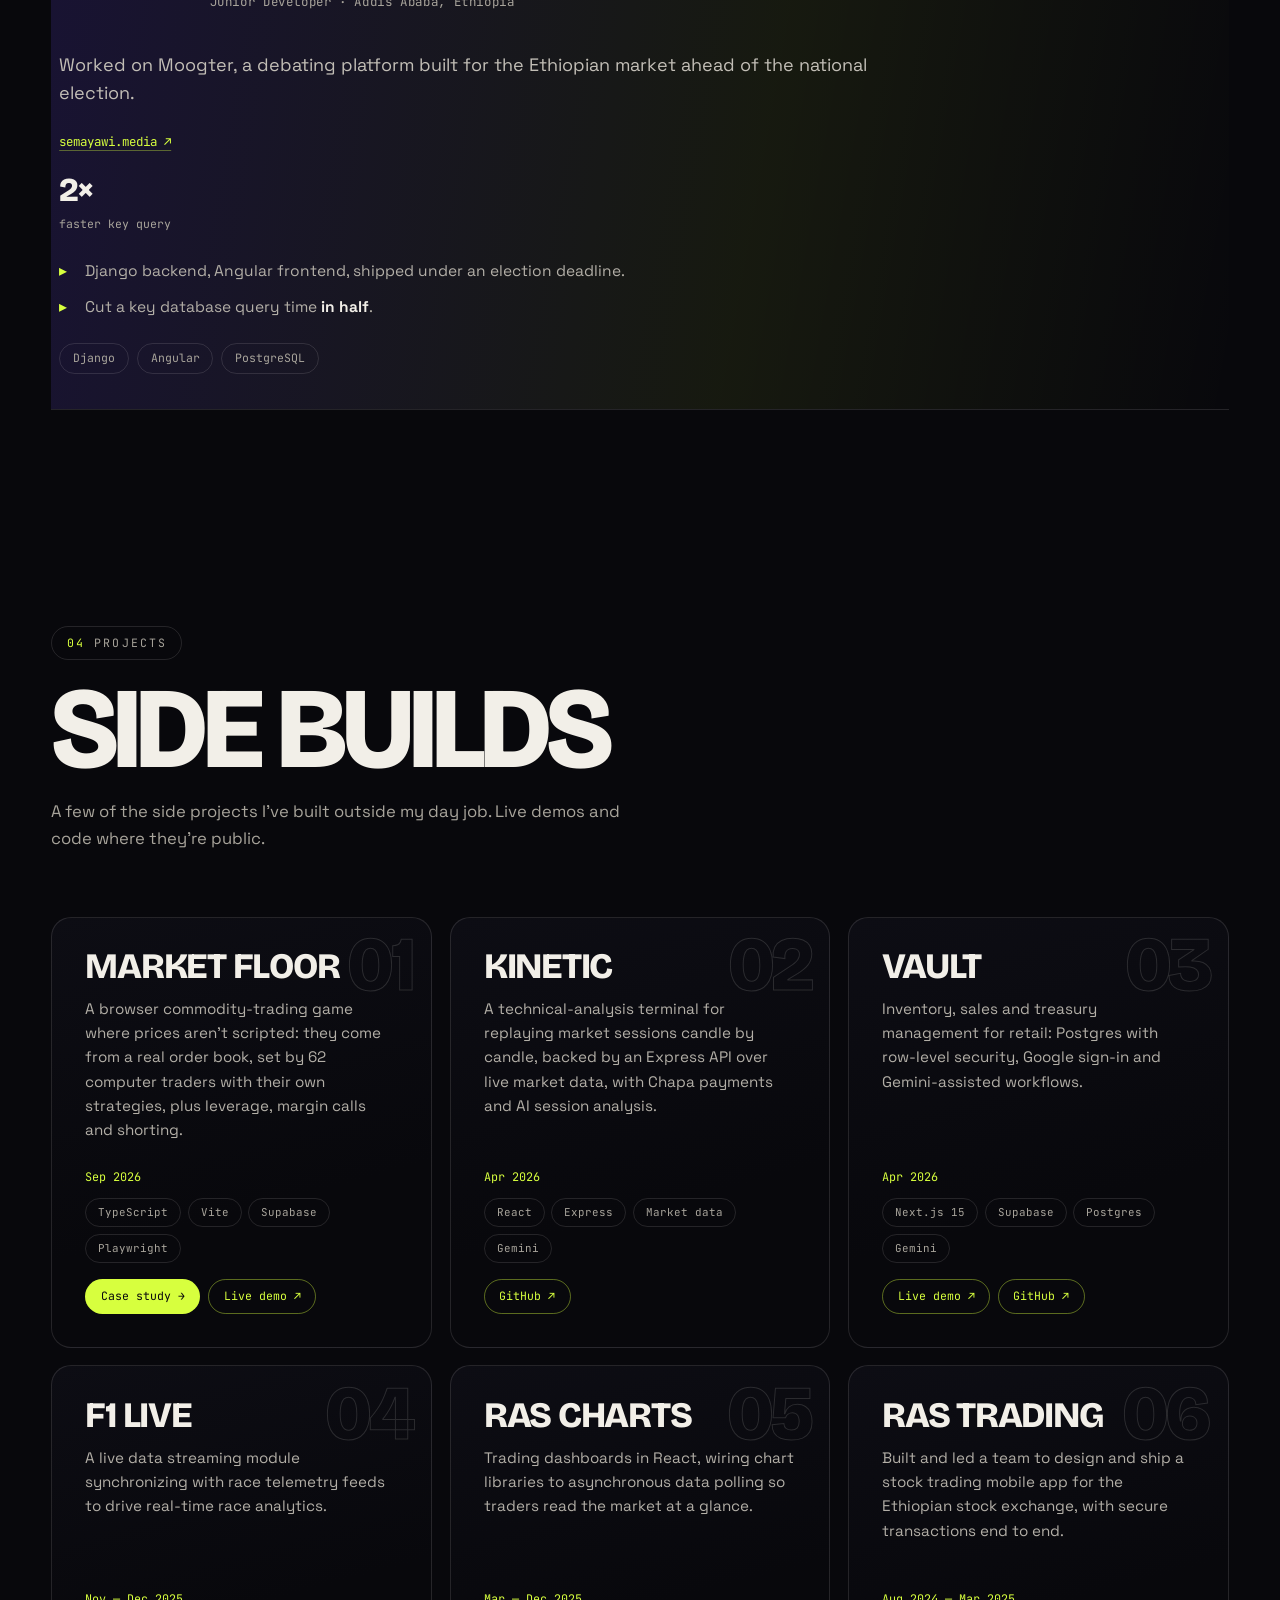
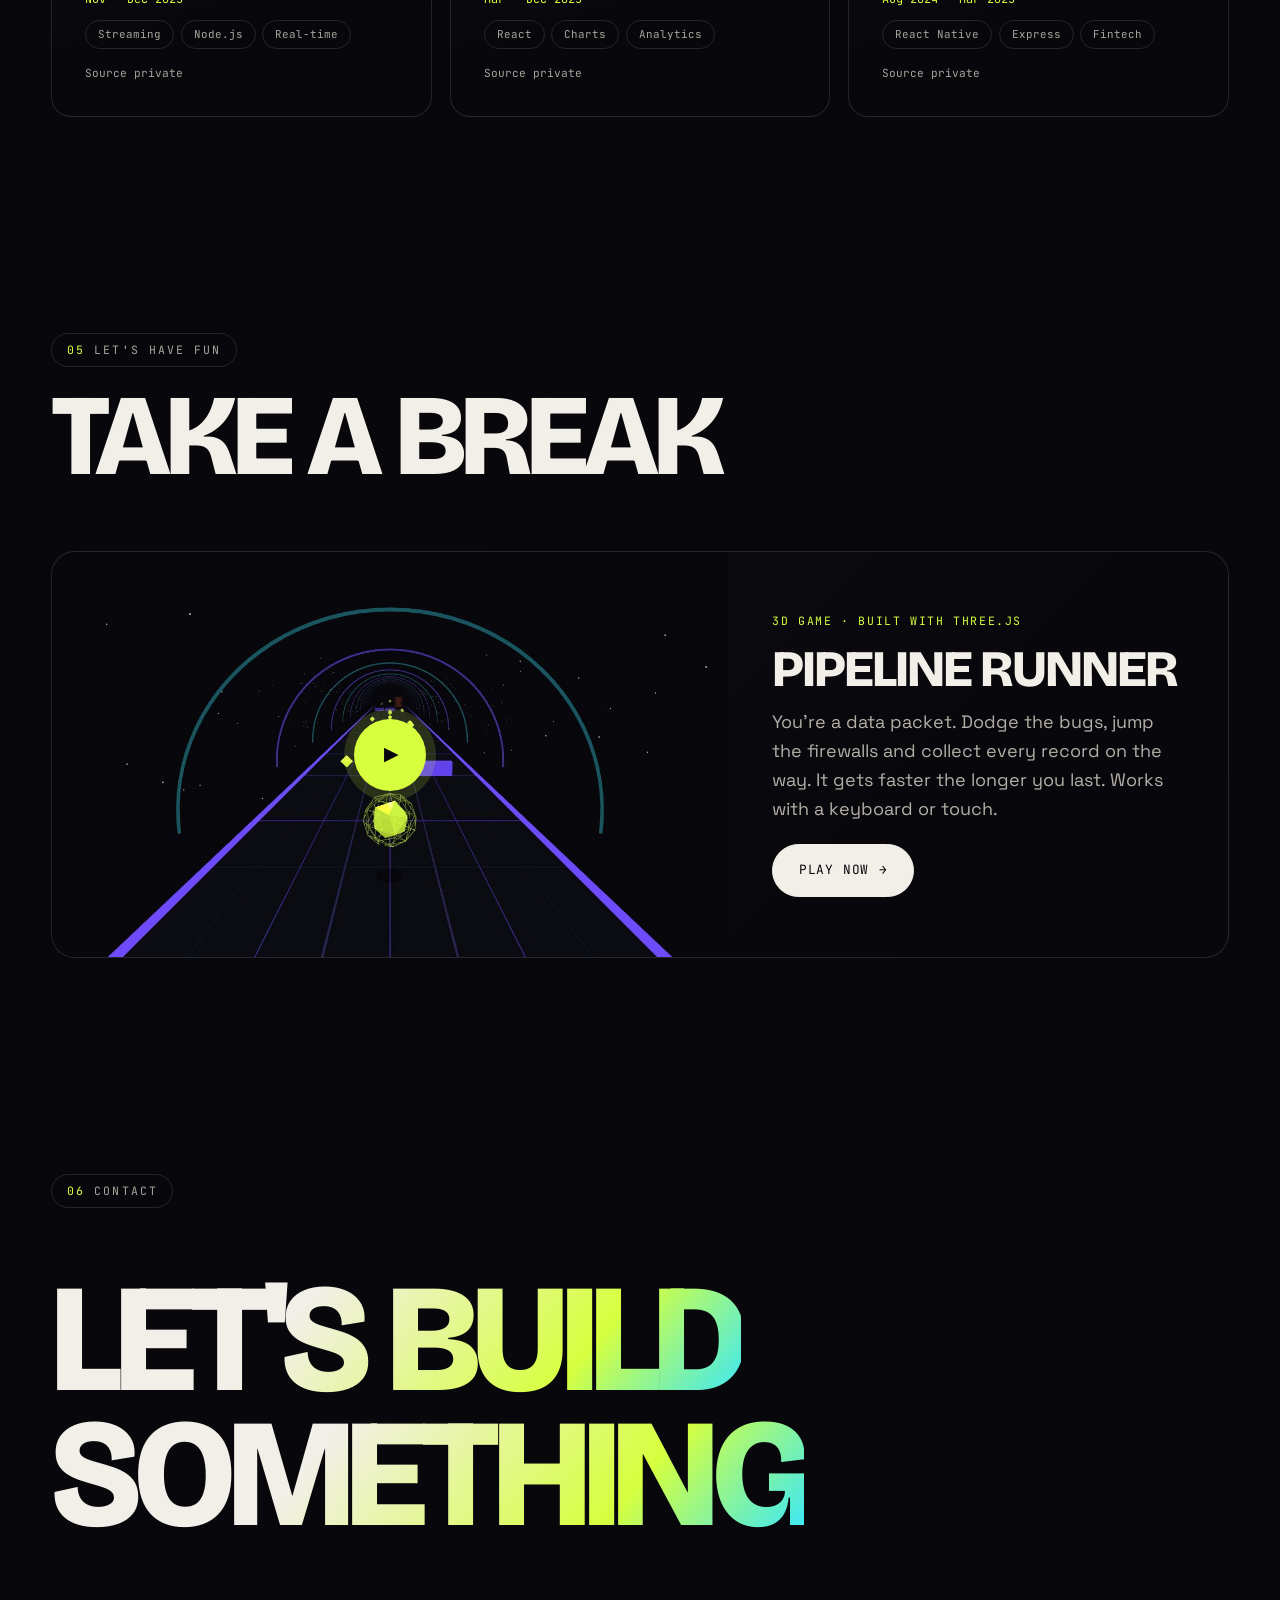
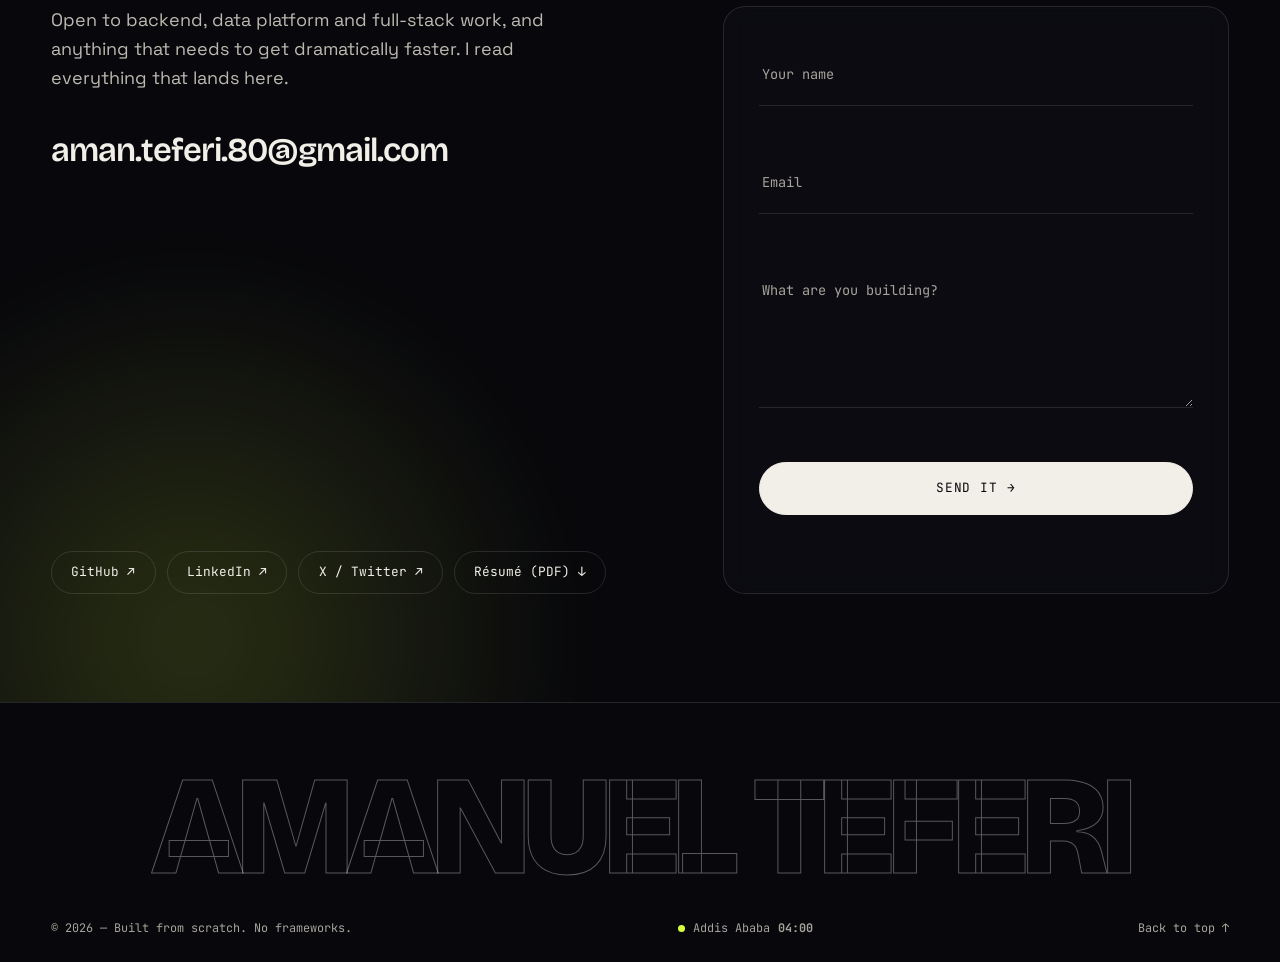
==== commit 10d3ca9a: "Per-role headline stats in the experience section Each role now leads with its own numbers, big and " ====
--- a/index.html
+++ b/index.html
@@ -270,28 +270,6 @@
   </div>
 </section>
 
-<!-- ░░ IMPACT ░░ -->
-<section class="section impact" id="impact">
-  <div class="impact__inner">
-    <div class="impact__item" data-reveal>
-      <strong><span data-count="99" data-suffix="/100">99/100</span></strong>
-      <p>Lighthouse score on every metric at Synapse, up from the 70s–80s</p>
-    </div>
-    <div class="impact__item" data-reveal>
-      <strong><span data-count="94" data-suffix="%">94%</span></strong>
-      <p>accuracy on the LLM-integrated face analysis tool predicting age and gender</p>
-    </div>
-    <div class="impact__item" data-reveal>
-      <strong><span data-count="70" data-prefix="−" data-suffix="%">−70%</span></strong>
-      <p>redundant database queries at DriveHive</p>
-    </div>
-    <div class="impact__item" data-reveal>
-      <strong><span data-count="60" data-prefix="−" data-suffix="%">−60%</span></strong>
-      <p>daily payment processing time for driven miles at DriveHive</p>
-    </div>
-  </div>
-</section>
-
 <!-- ░░ WORK ░░ -->
 <section class="section work" id="work">
   <div class="section__head">
@@ -321,6 +299,7 @@
             as a Data Platform Engineer.
           </p>
           <a class="job__site" href="https://www.bazaarvoice.com" target="_blank" rel="noopener">bazaarvoice.com ↗</a>
+          <div class="job__stats job__stats--feature" role="list" aria-label="Highlights"><div role="listitem"><b>20M+</b><span>influencers tracked</span></div><div role="listitem"><b>+80%</b><span>more data per crawl</span></div><div role="listitem"><b>94%</b><span>age &amp; gender accuracy</span></div></div>
           <ul class="job__points">
             <li>Built backend and data platform systems tracking <b>~20 million influencers</b> across YouTube, TikTok, Facebook and Instagram, ingesting millions of data points.</li>
             <li>Led the <b>TikTok API integration</b> into the platform end to end.</li>
@@ -351,6 +330,7 @@
             A platform where doctors get practice tests for their USMLE exams. Part-time since June 2026.
           </p>
           <a class="job__site" href="https://www.synapseqbank.com" target="_blank" rel="noopener">synapseqbank.com ↗</a>
+          <div class="job__stats job__stats--row" role="list" aria-label="Highlights"><div role="listitem"><b>~0.8s</b><span>test creation, from 4–5s</span></div><div role="listitem"><b>99</b><span>Lighthouse, every metric</span></div></div>
           <ul class="job__points">
             <li>Cut test creation load time from <b>4–5 seconds to ~0.8 seconds</b> on average.</li>
             <li>Raised Lighthouse scores from the 70s–80s to <b>99 across every metric</b> through SEO, generative engine optimization (GEO) and performance work on the landing page and app.</li>
@@ -378,6 +358,7 @@
             A platform matching car leasing with rideshare drivers on a pay-as-you-go model.
           </p>
           <a class="job__site" href="https://drivehive.com" target="_blank" rel="noopener">drivehive.com ↗</a>
+          <div class="job__stats job__stats--row" role="list" aria-label="Highlights"><div role="listitem"><b>−60%</b><span>payment processing time</span></div><div role="listitem"><b>−70%</b><span>redundant queries</span></div><div role="listitem"><b>&lt;1 mo</b><span>credit-union build</span></div></div>
           <ul class="job__points">
             <li>Cut daily payment processing time for driven miles by <b>~60%</b> by restructuring an inefficient backend.</li>
             <li>Optimized database access, reducing redundant queries by <b>70%</b>.</li>
@@ -405,6 +386,7 @@
       <div class="job__body">
         <div class="job__inner">
           <p class="job__intro">An e-commerce platform serving the Gulf market.</p>
+          <div class="job__stats job__stats--row" role="list" aria-label="Highlights"><div role="listitem"><b>~1,000</b><span>concurrent users</span></div><div role="listitem"><b>2</b><span>apps rebuilt from scratch</span></div></div>
           <ul class="job__points">
             <li>Rebuilt the <b>Django server</b> and the <b>React Native</b> mobile app essentially from scratch, architected to support <b>~1,000 concurrent users</b>.</li>
             <li>Created a second version of the core application by refactoring backend modules with Django and Node.js, deploying modular frontend updates in React and TypeScript.</li>
@@ -433,6 +415,7 @@
             national election.
           </p>
           <a class="job__site" href="https://semayawi.media" target="_blank" rel="noopener">semayawi.media ↗</a>
+          <div class="job__stats job__stats--row" role="list" aria-label="Highlights"><div role="listitem"><b>2×</b><span>faster key query</span></div></div>
           <ul class="job__points">
             <li>Django backend, Angular frontend, shipped under an election deadline.</li>
             <li>Cut a key database query time <b>in half</b>.</li>
--- a/assets/css/styles.css
+++ b/assets/css/styles.css
@@ -446,24 +446,6 @@
 .chip--muted { color: var(--bone-dim); }
 
 /* ── IMPACT ─────────────────────────────────────────────── */
-.impact { padding-block: clamp(3rem, 8vh, 6rem); }
-.impact__inner {
-  display: grid; grid-template-columns: repeat(4, 1fr); gap: 1px;
-  background: var(--line); border: 1px solid var(--line); border-radius: 20px; overflow: hidden;
-}
-.impact__item {
-  background: var(--ink-2); padding: clamp(1.4rem, 3vw, 2.4rem);
-  transition: background 0.4s ease;
-}
-.impact__item:hover { background: var(--ink-3); }
-.impact__item strong {
-  display: block; font-family: var(--font-display); font-weight: 800;
-  font-size: clamp(2.2rem, 5vw, 4.4rem); line-height: 1; letter-spacing: -0.05em;
-  font-variant-numeric: tabular-nums;
-  background: linear-gradient(120deg, var(--bone), var(--acid));
-  -webkit-background-clip: text; background-clip: text; color: transparent;
-}
-.impact__item p { margin-top: 0.8rem; color: var(--bone-dim); font-size: 0.9rem; line-height: 1.5; }
 
 /* ── WORK ───────────────────────────────────────────────── */
 .work__list { border-top: 1px solid var(--line); }
@@ -499,6 +481,30 @@
 .job.is-open .job__body { grid-template-rows: 1fr; opacity: 1; }
 .job__inner { min-height: 0; }
 .job__intro, .job__points, .job__tags, .job__site { padding-inline: 0.5rem; }
+/* per-role headline numbers: big tiles for the current role, a compact row for the rest */
+.job__stats { display: flex; flex-wrap: wrap; gap: 1.2rem 2.6rem; margin: 0.2rem 0 1.6rem; padding-inline: 0.5rem; }
+.job__stats b {
+  display: block; font-family: var(--font-display); font-weight: 800; letter-spacing: -0.03em; line-height: 1;
+  font-size: clamp(1.6rem, 2.6vw, 2.2rem); color: var(--bone);
+}
+.job__stats span { display: block; margin-top: 0.45rem; font-family: var(--font-mono); font-size: 0.72rem; color: var(--bone-dim); }
+.job__stats--feature {
+  display: grid; grid-template-columns: repeat(3, 1fr); gap: 1px; padding: 0; margin-inline: 0.5rem;
+  border: 1px solid var(--line); border-radius: 18px; overflow: hidden; background: var(--line);
+}
+.job__stats--feature div { padding: clamp(1.1rem, 2.4vw, 1.8rem); background: var(--ink); }
+.job__stats--feature b { font-size: clamp(2.6rem, 6vw, 4.6rem); letter-spacing: -0.05em; }
+.job__stats--feature div:nth-child(1) b { color: var(--acid); }
+.job__stats--feature div:nth-child(2) b { color: var(--cyan); }
+.job__stats--feature div:nth-child(3) b { color: var(--coral); }
+.job__stats--feature span { font-size: 0.78rem; margin-top: 0.7rem; }
+@media (max-width: 640px) {
+  .job__stats { gap: 1rem 1.8rem; }
+  .job__stats--feature { gap: 1px; }
+  .job__stats--feature div { padding: 0.9rem 0.8rem; }
+  .job__stats--feature b { font-size: clamp(1.5rem, 8vw, 2.1rem); letter-spacing: -0.04em; }
+  .job__stats--feature span { font-size: 0.66rem; margin-top: 0.45rem; }
+}
 .job__logo {
   display: grid; place-items: center; width: 3rem; height: 3rem; border-radius: 12px;
   background: var(--bone); overflow: hidden;
@@ -619,7 +625,6 @@
 /* ── RESPONSIVE ─────────────────────────────────────────── */
 @media (max-width: 1080px) {
   .about__grid, .contact__grid { grid-template-columns: 1fr; }
-  .impact__inner { grid-template-columns: repeat(2, 1fr); }
   .hero__row { grid-template-columns: 1fr; align-items: start; }
   .stack__core-list li { grid-template-columns: 3rem minmax(0, 1fr); }
   .stack__core-list p { grid-column: 2; justify-self: start; text-align: left; margin-top: 0.4rem; }
@@ -643,7 +648,6 @@
   .hero__scroll { display: none; }
 }
 @media (max-width: 520px) {
-  .impact__inner { grid-template-columns: 1fr; }
   .hero__title { font-size: clamp(2.8rem, 17vw, 5rem); }
   .form { padding: 1.2rem; }
 }
@@ -758,7 +762,7 @@
     text-shadow: none !important; -webkit-text-fill-color: currentColor !important; animation: none !important; transition: none !important;
   }
   html, body { background: #fff !important; }
-  .btn, .tag, .project, .card, .job, .impact__item { border-color: #bbb !important; }
+  .btn, .tag, .project, .card, .job, .job__stats div { border-color: #bbb !important; }
   .loader, .cursor, .grain, .scroll-progress, .nav, .menu, .hero__canvas, .hero__glow, .hero__grid,
   .hero__scroll, .marquee, .fun, .form, .card__shine, .contact__glow, .skip-link { display: none !important; }
   [data-reveal], .word, .char-line > span { opacity: 1 !important; transform: none !important; }
@@ -766,7 +770,7 @@
   .hero { min-height: 0 !important; padding-top: 0 !important; }
   .hero__title .line--out, .project__idx { -webkit-text-stroke: 0 !important; color: #111 !important; }
   .section { padding-block: 1.2rem !important; }
-  .job, .project, .card, .impact__item { break-inside: avoid; }
+  .job, .project, .card { break-inside: avoid; }
   a { color: #111 !important; }
   .project__link::after, .job__site::after { content: ' (' attr(href) ')'; font-size: 0.8em; }
 }
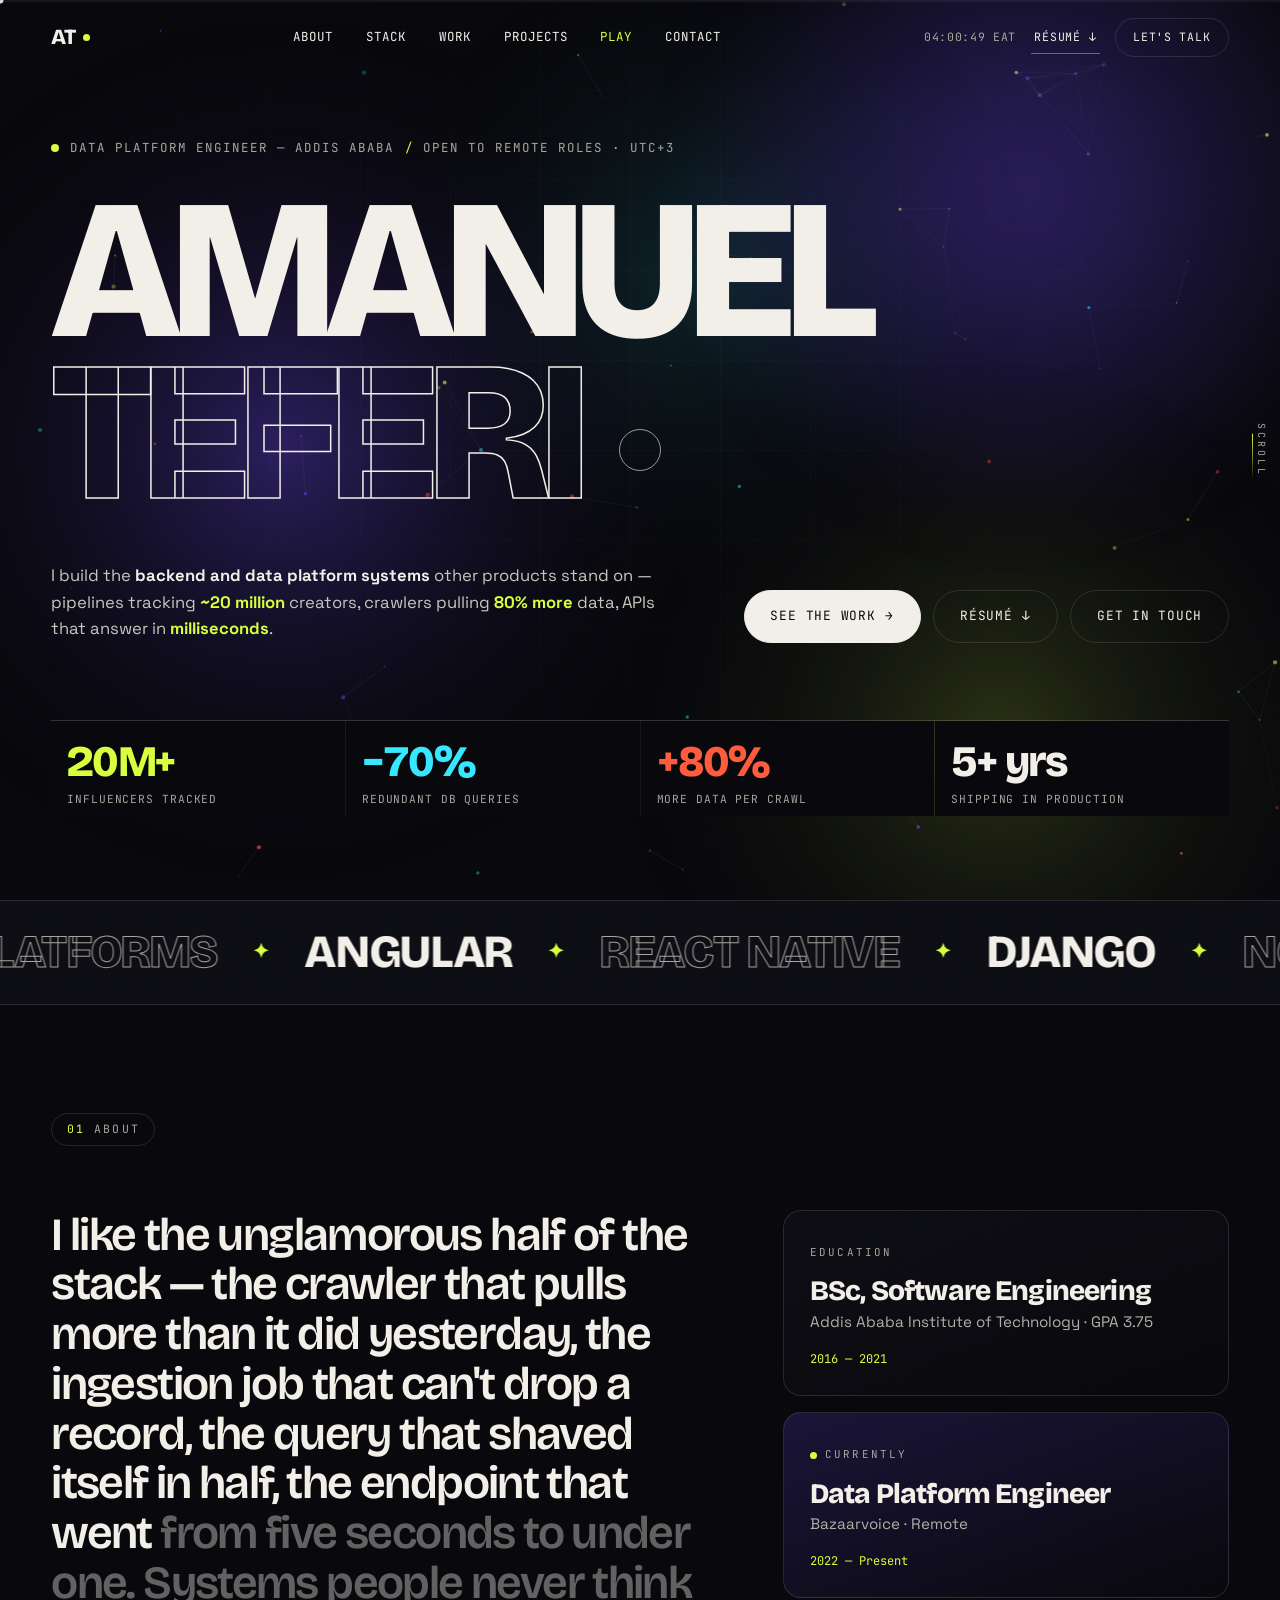
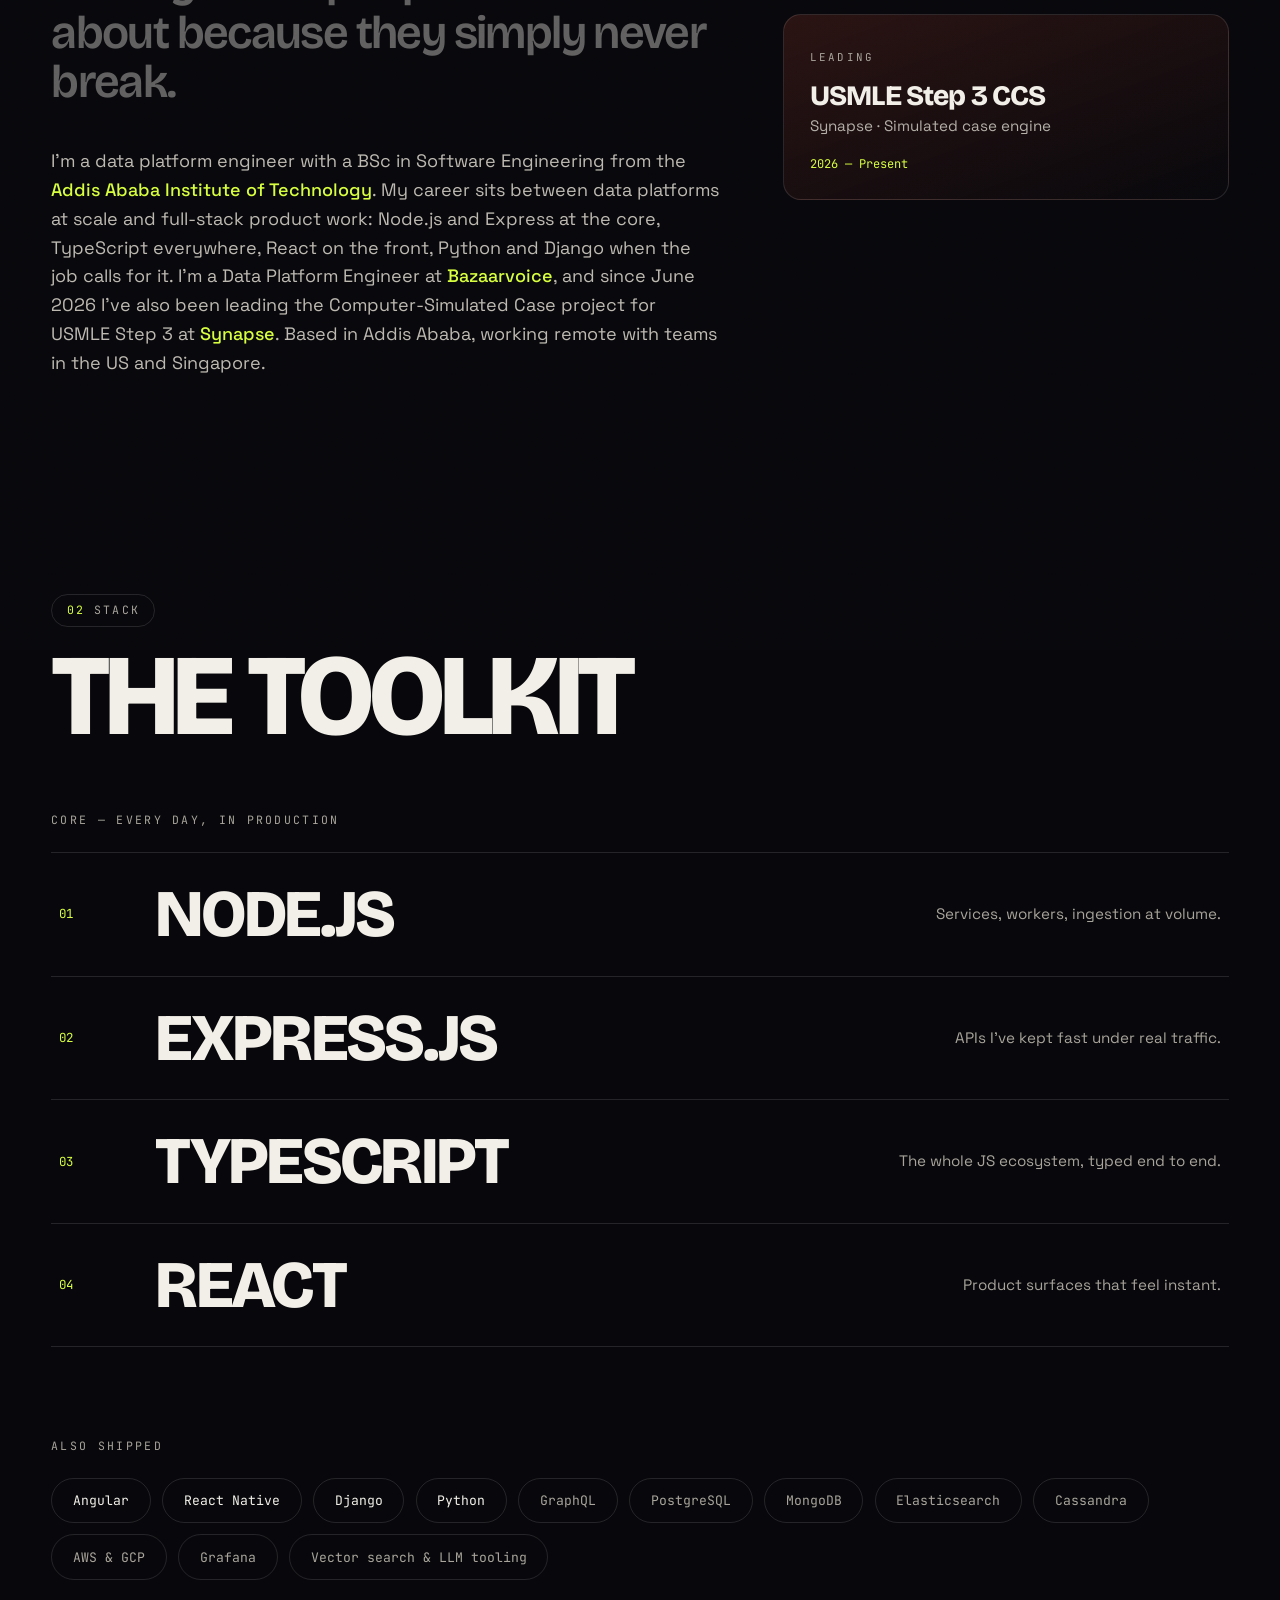
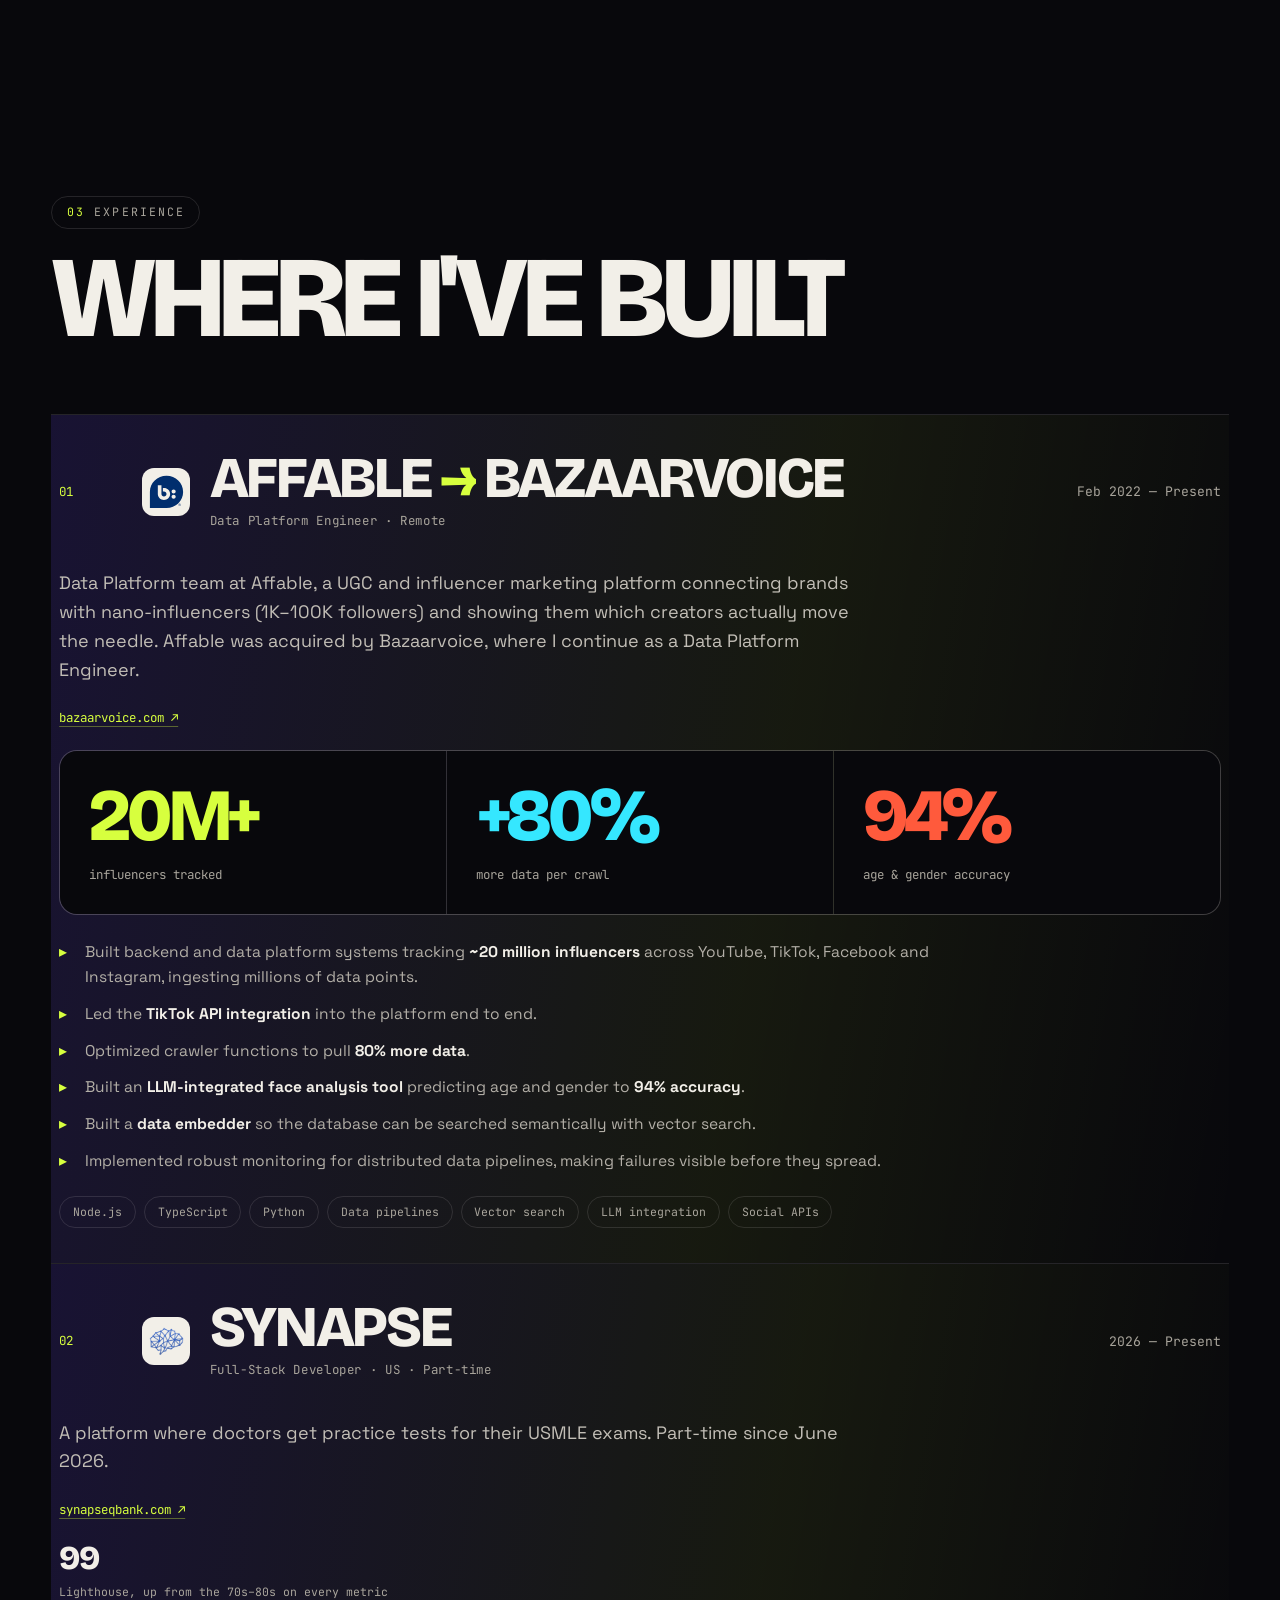
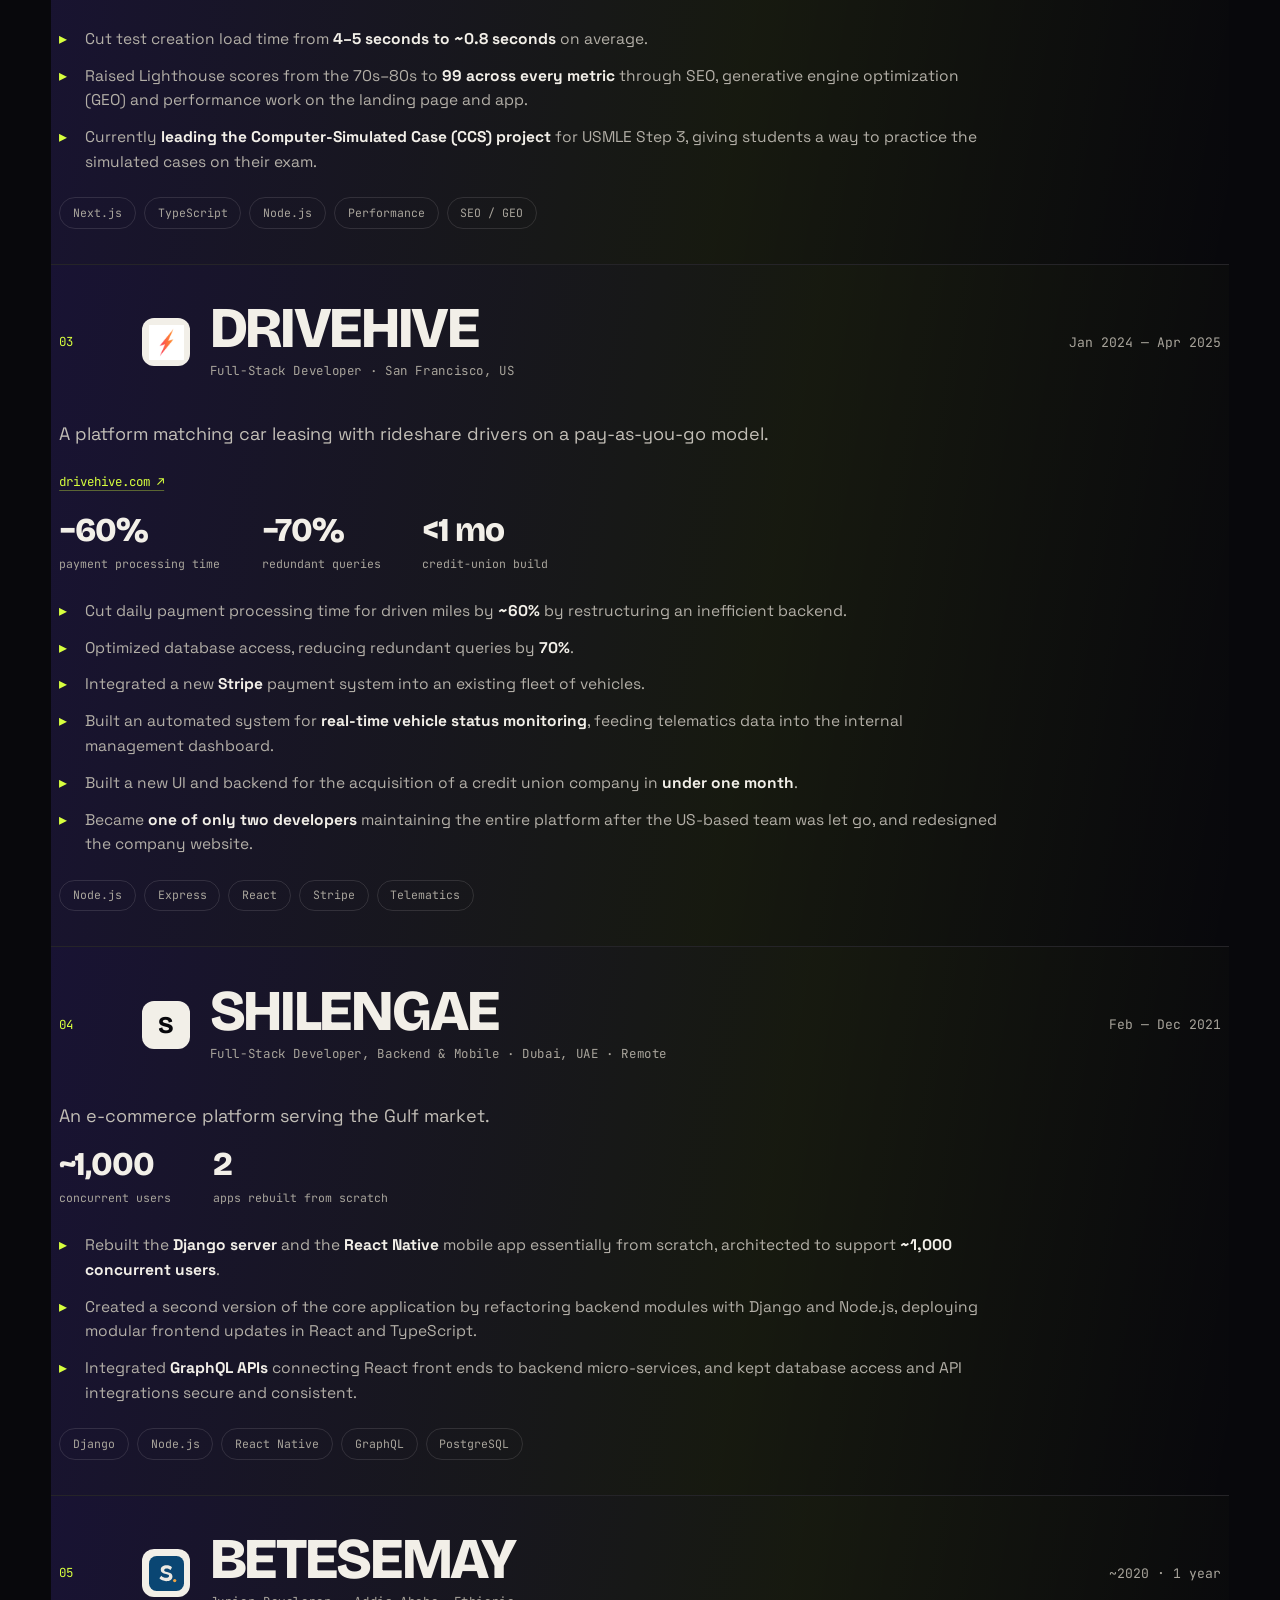
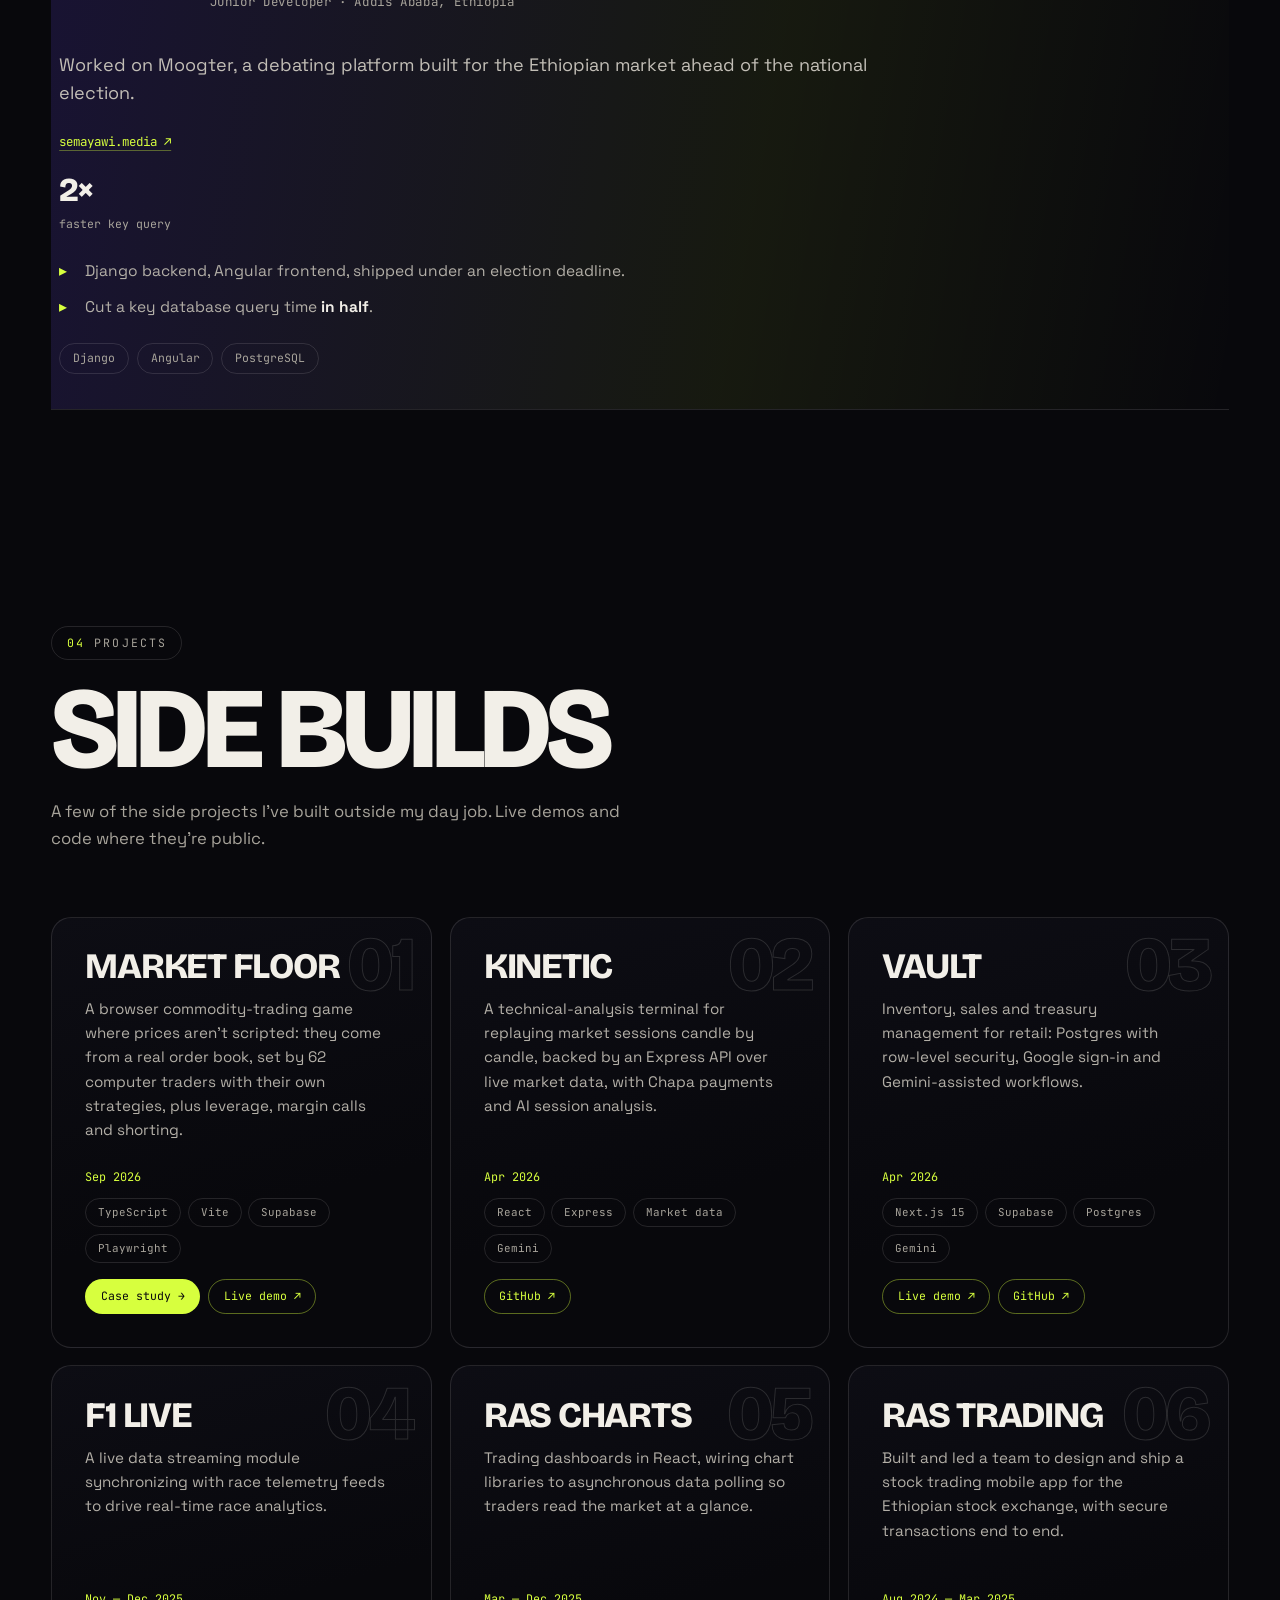
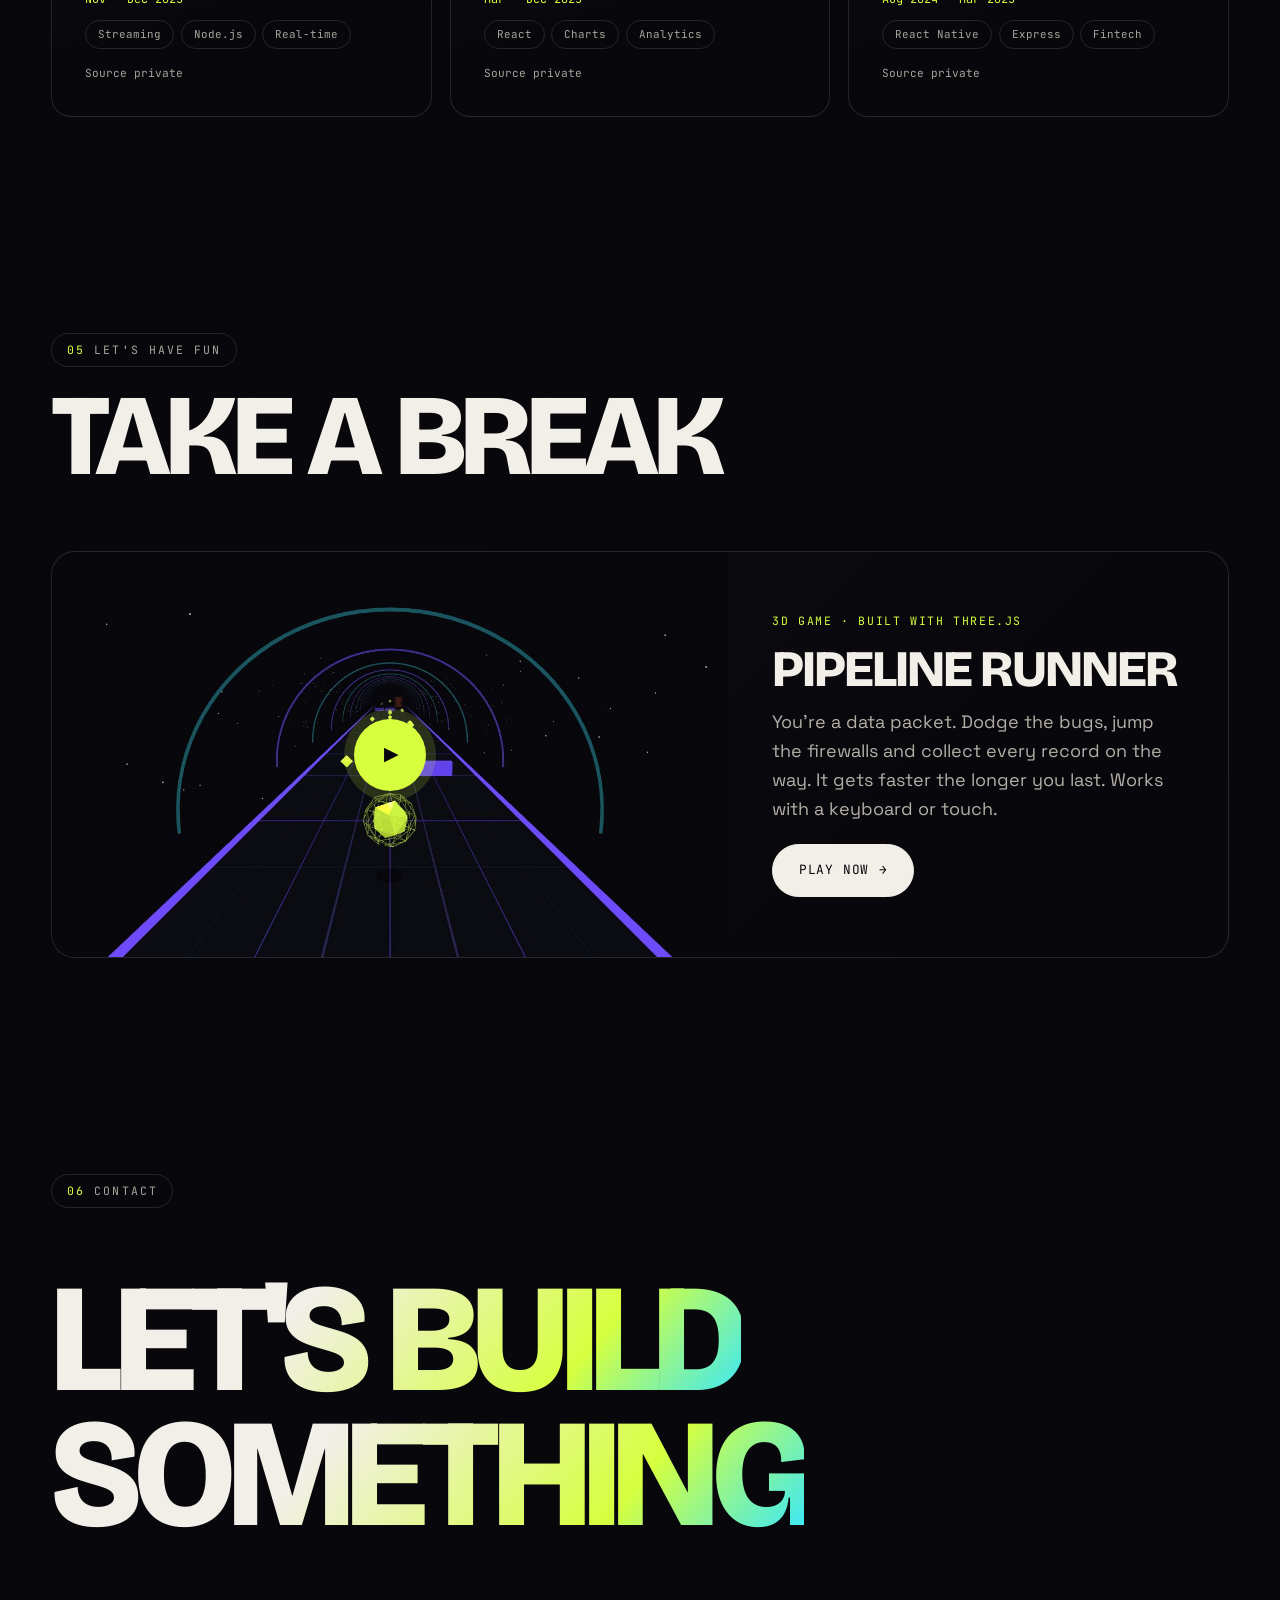
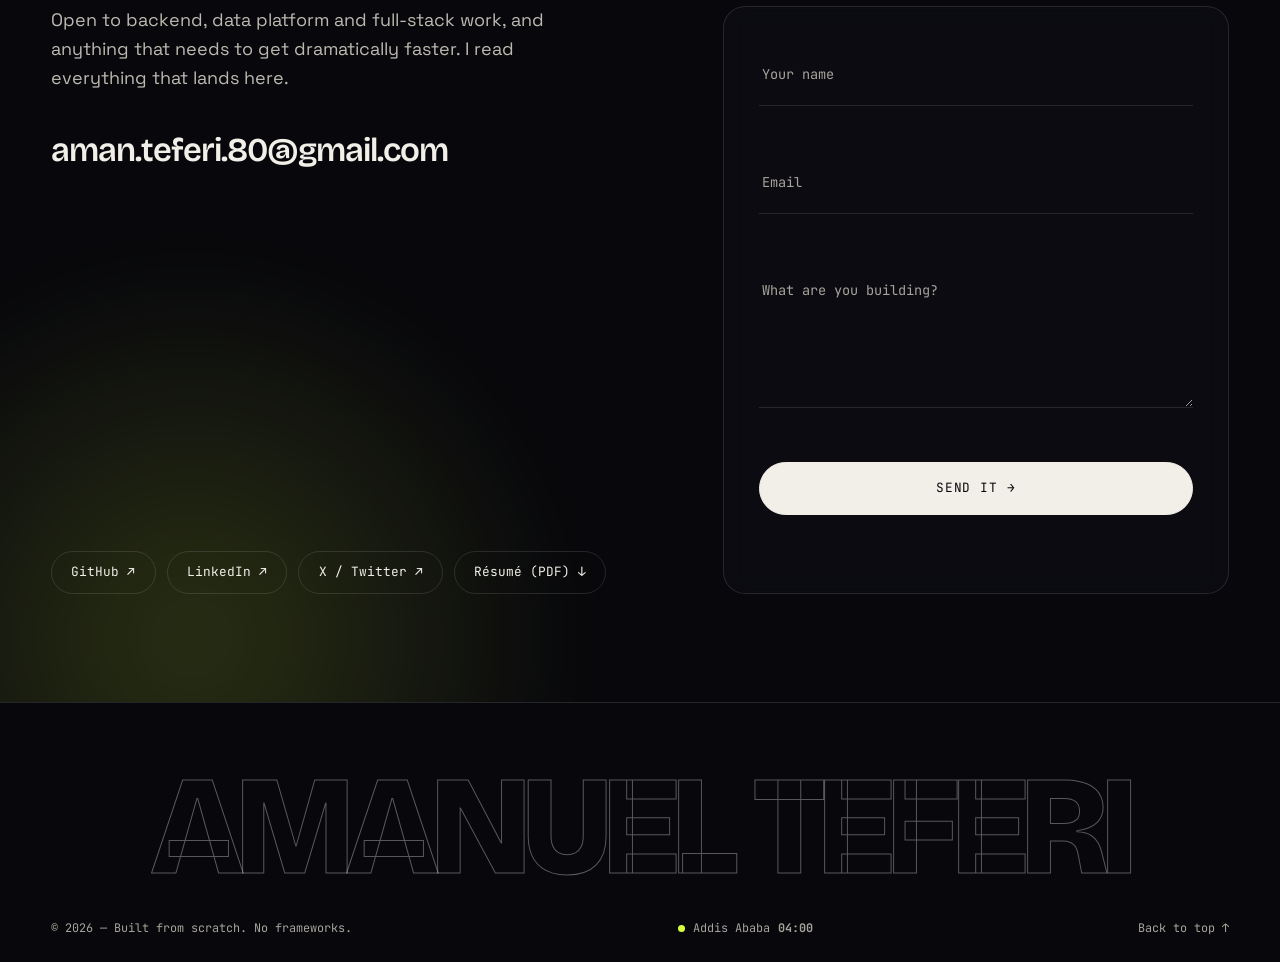
==== commit c96e2f94: "Drop the 0.8s test-creation stat The hero now shows -70% redundant DB queries in its place, and the " ====
--- a/index.html
+++ b/index.html
@@ -164,7 +164,7 @@
 
     <ul class="hero__stats" data-reveal>
       <li><strong data-count="20" data-suffix="M+">20M+</strong><span>Influencers tracked</span></li>
-      <li><strong data-count="0.8" data-prefix="~" data-suffix="s" data-decimals="1">~0.8s</strong><span>Test creation, from 5s</span></li>
+      <li><strong data-count="70" data-prefix="−" data-suffix="%">−70%</strong><span>Redundant DB queries</span></li>
       <li><strong data-count="80" data-prefix="+" data-suffix="%">+80%</strong><span>More data per crawl</span></li>
       <li><strong data-count="5" data-suffix="+ yrs">5+ yrs</strong><span>Shipping in production</span></li>
     </ul>
@@ -330,7 +330,7 @@
             A platform where doctors get practice tests for their USMLE exams. Part-time since June 2026.
           </p>
           <a class="job__site" href="https://www.synapseqbank.com" target="_blank" rel="noopener">synapseqbank.com ↗</a>
-          <div class="job__stats job__stats--row" role="list" aria-label="Highlights"><div role="listitem"><b>~0.8s</b><span>test creation, from 4–5s</span></div><div role="listitem"><b>99</b><span>Lighthouse, every metric</span></div></div>
+          <div class="job__stats job__stats--row" role="list" aria-label="Highlights"><div role="listitem"><b>99</b><span>Lighthouse, up from the 70s–80s on every metric</span></div></div>
           <ul class="job__points">
             <li>Cut test creation load time from <b>4–5 seconds to ~0.8 seconds</b> on average.</li>
             <li>Raised Lighthouse scores from the 70s–80s to <b>99 across every metric</b> through SEO, generative engine optimization (GEO) and performance work on the landing page and app.</li>
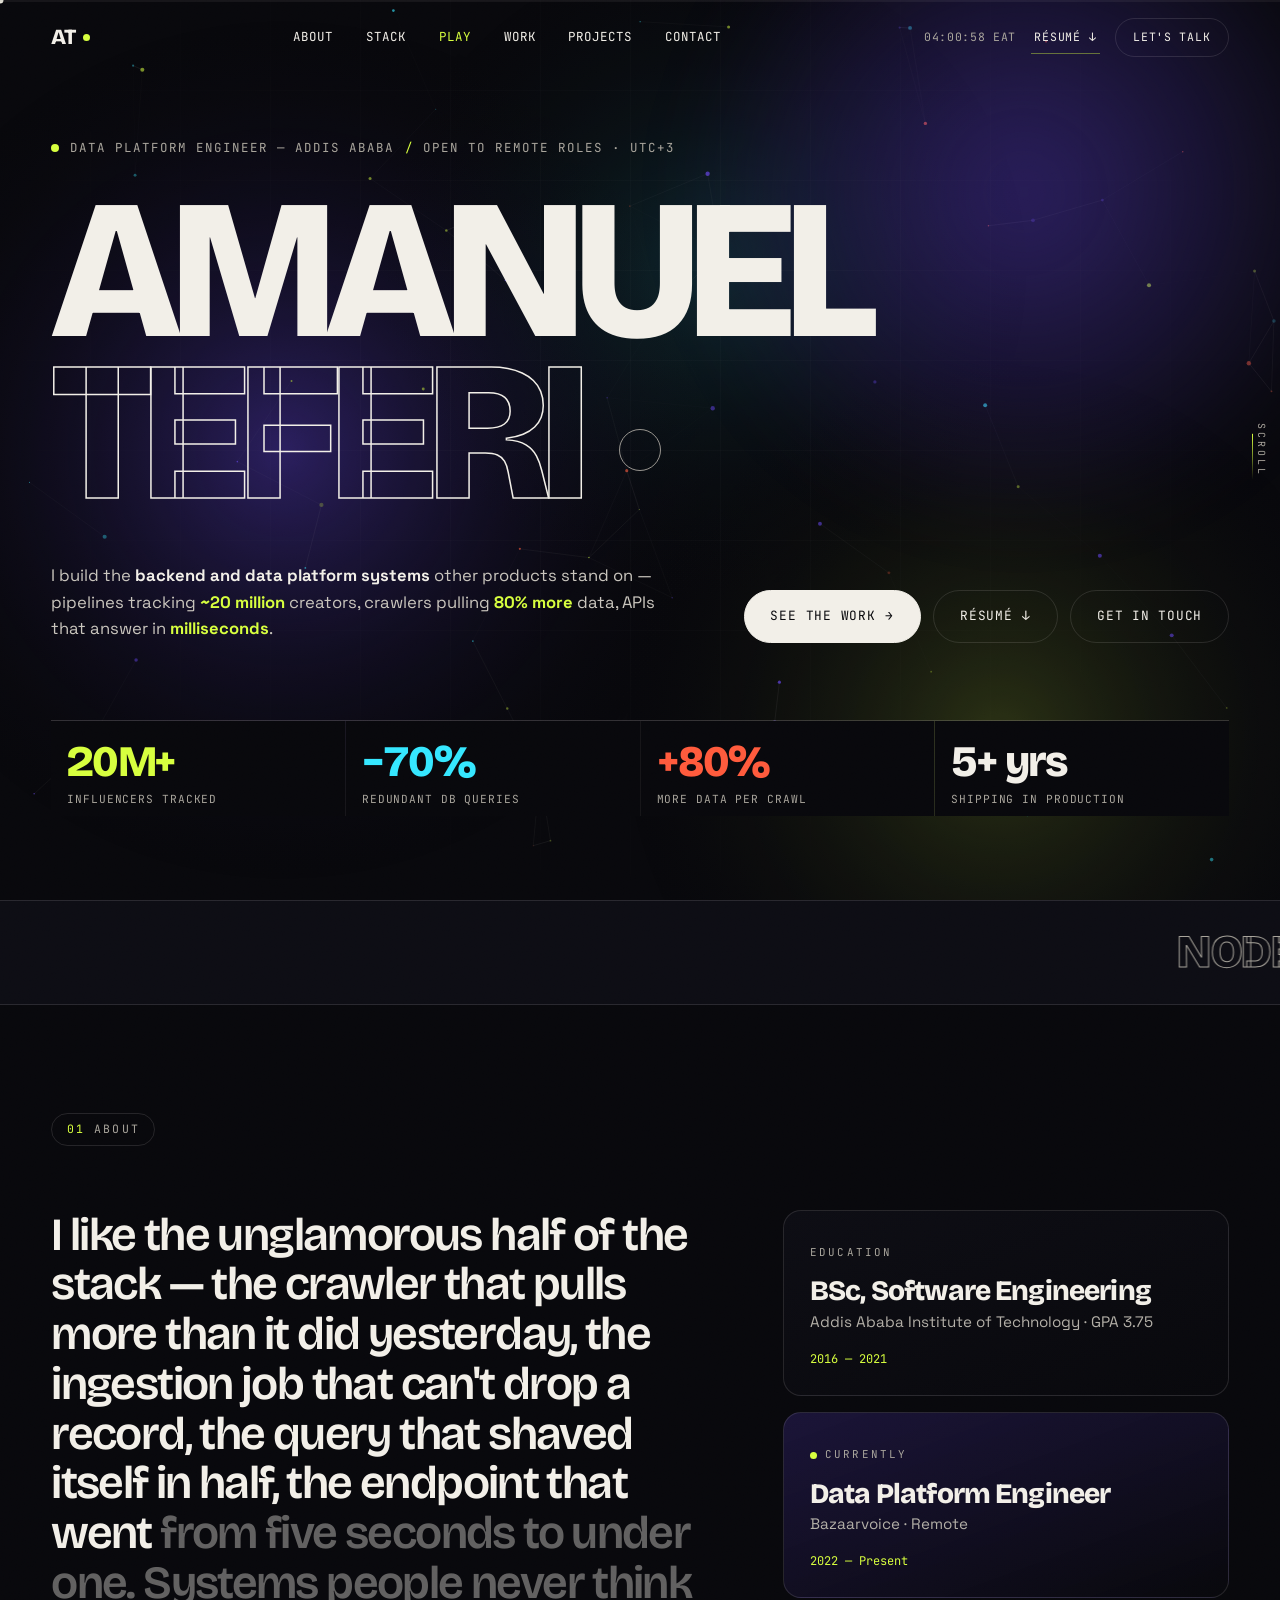
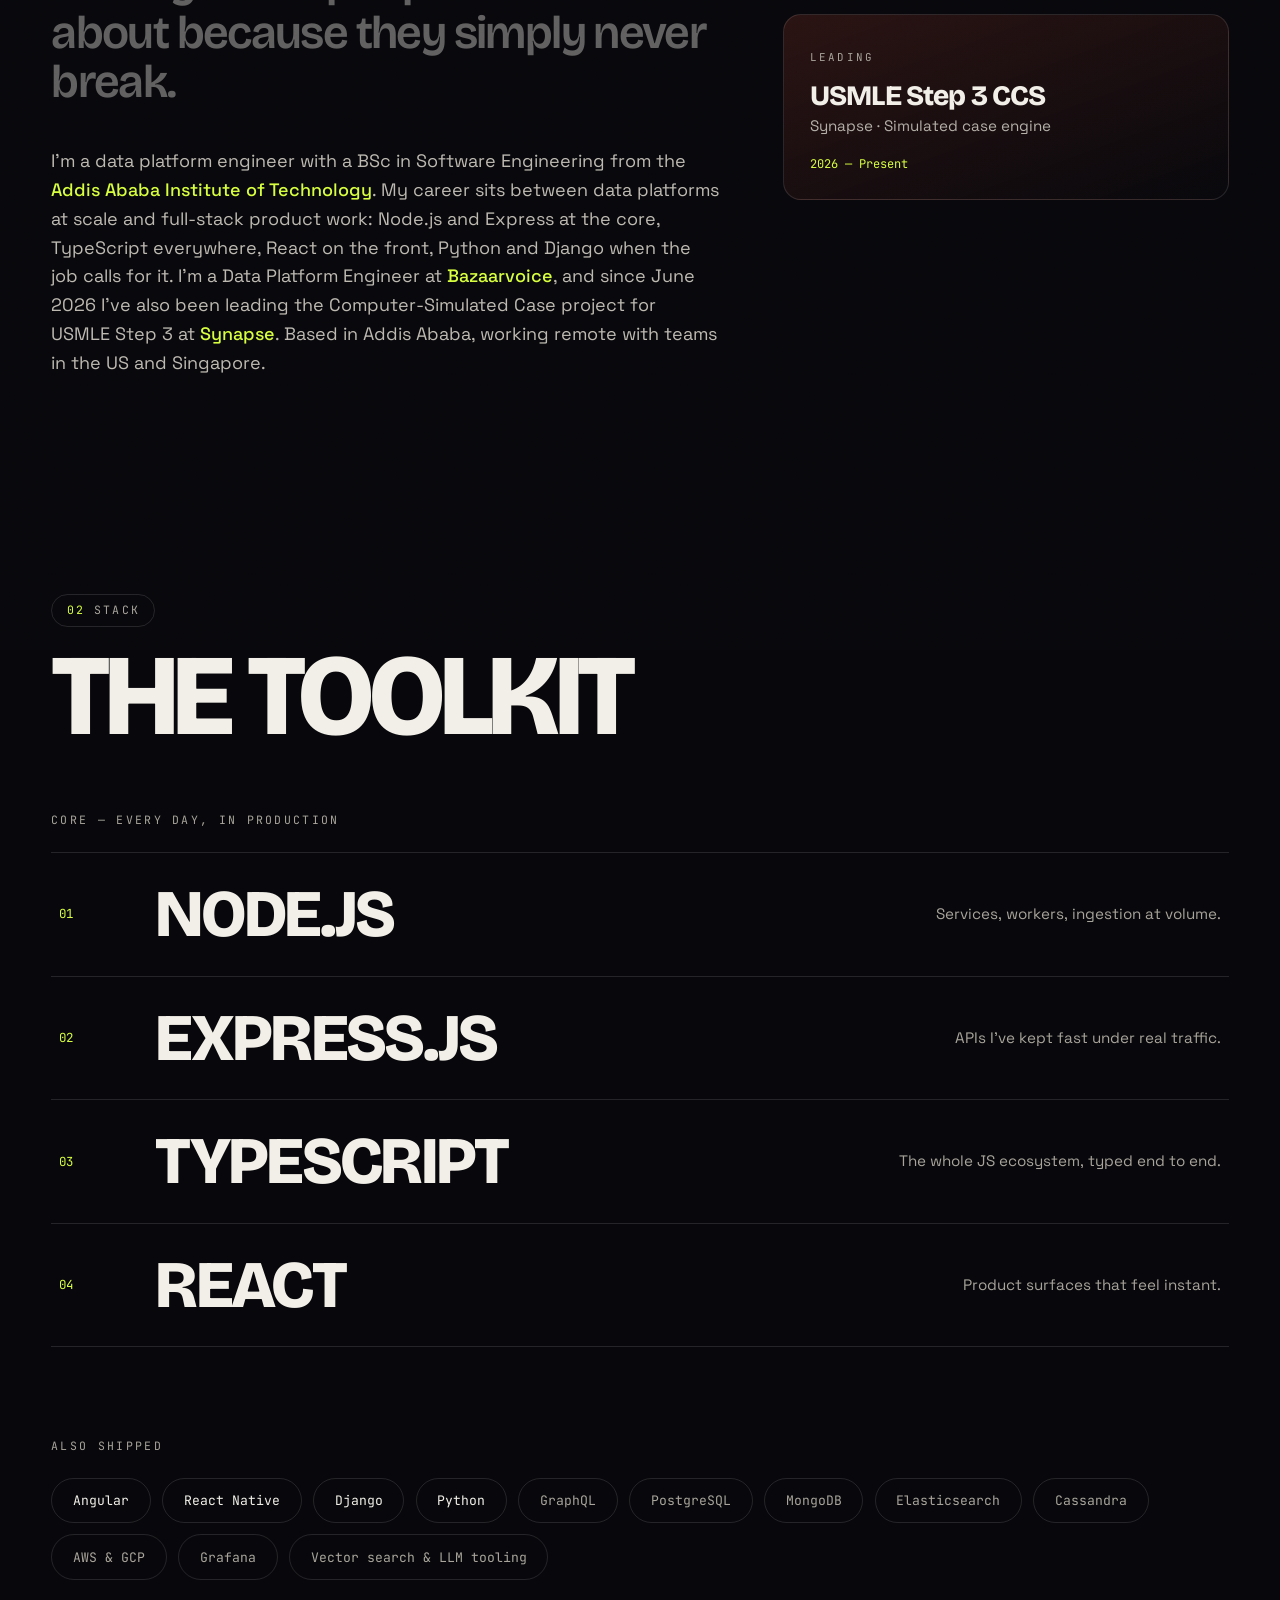
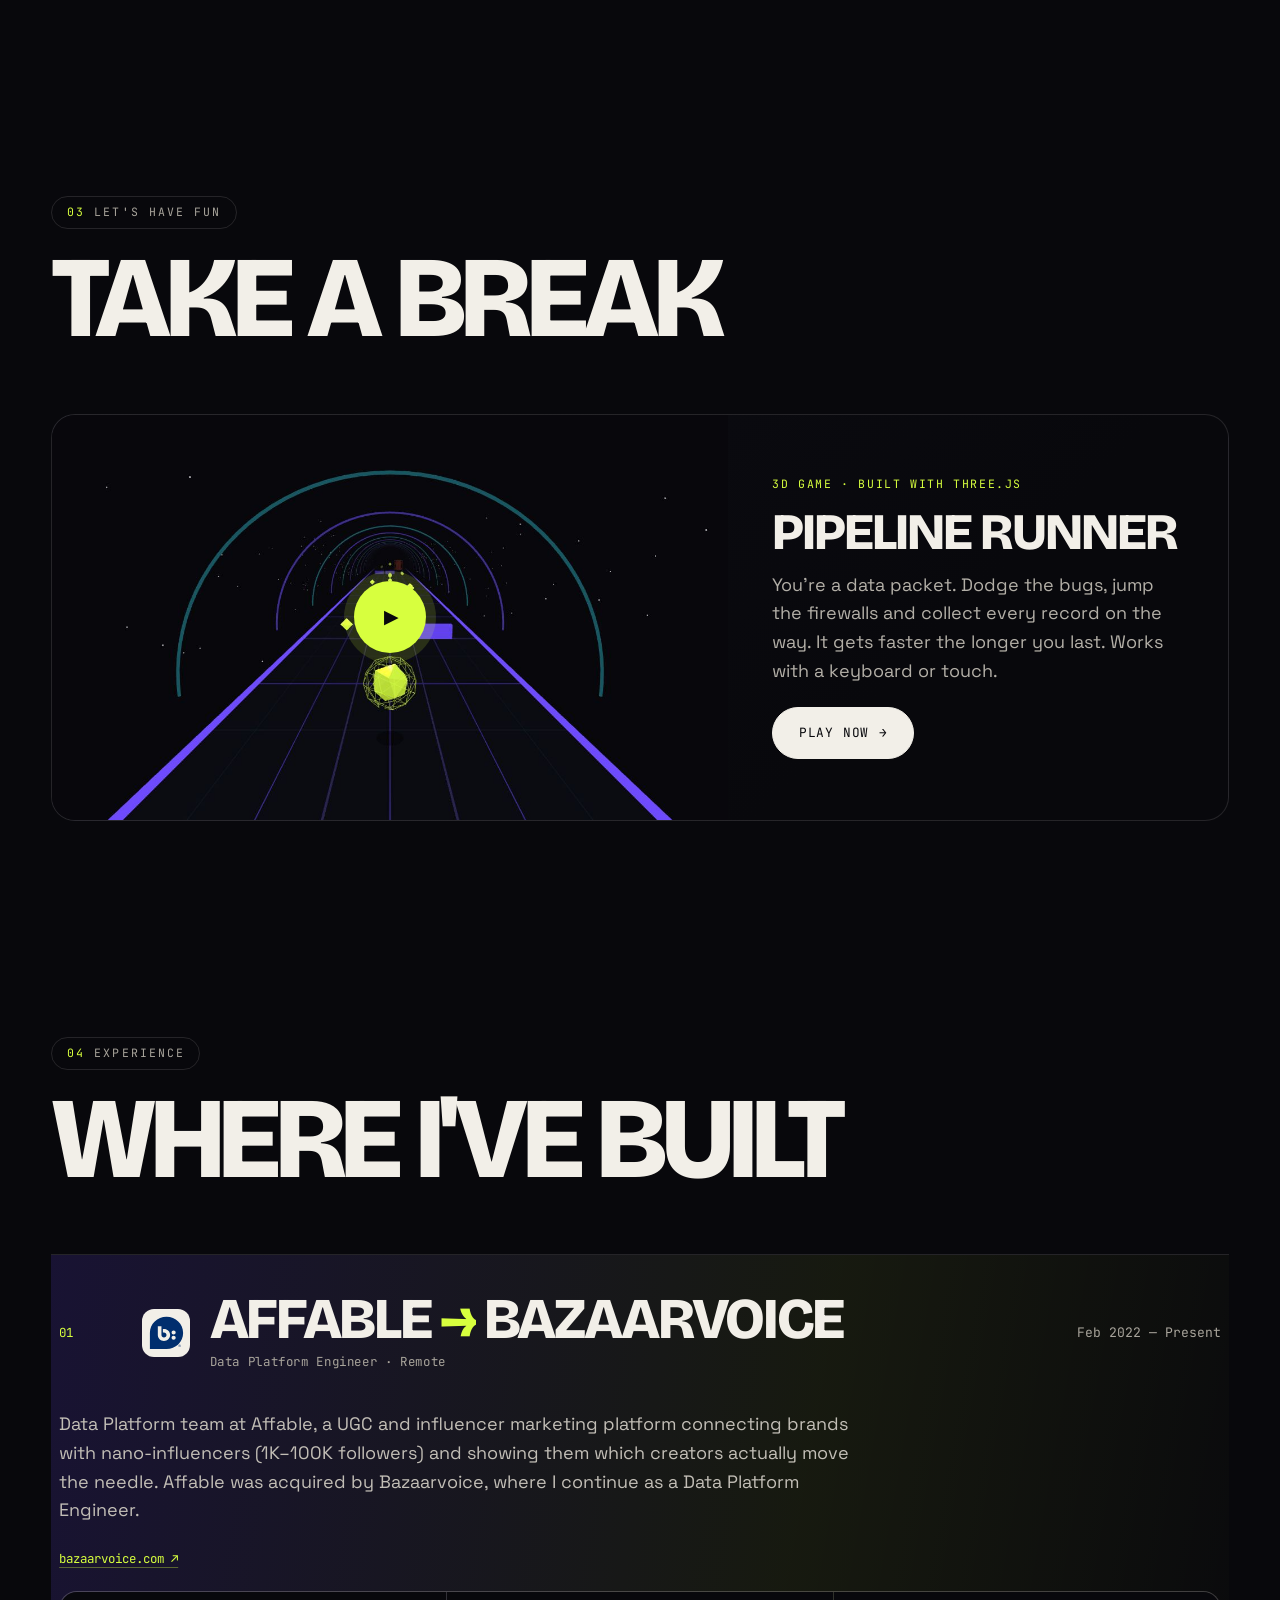
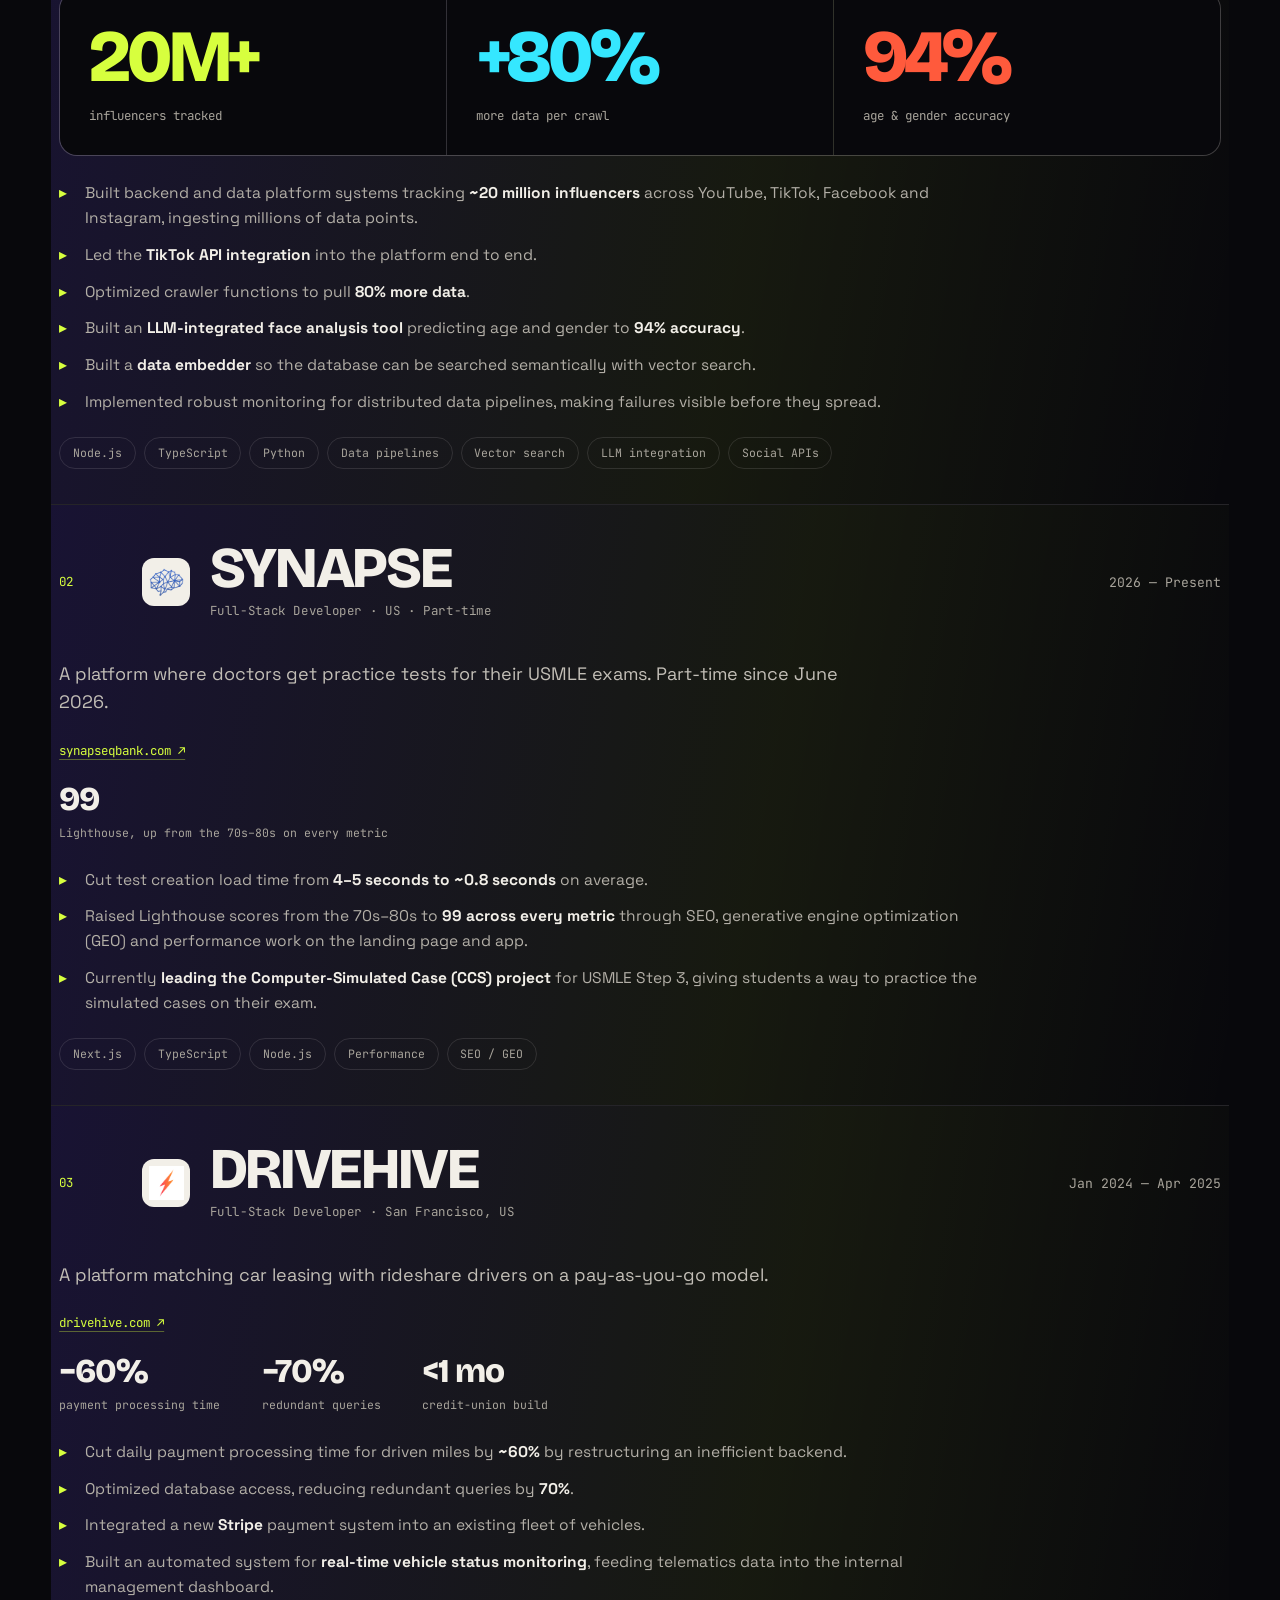
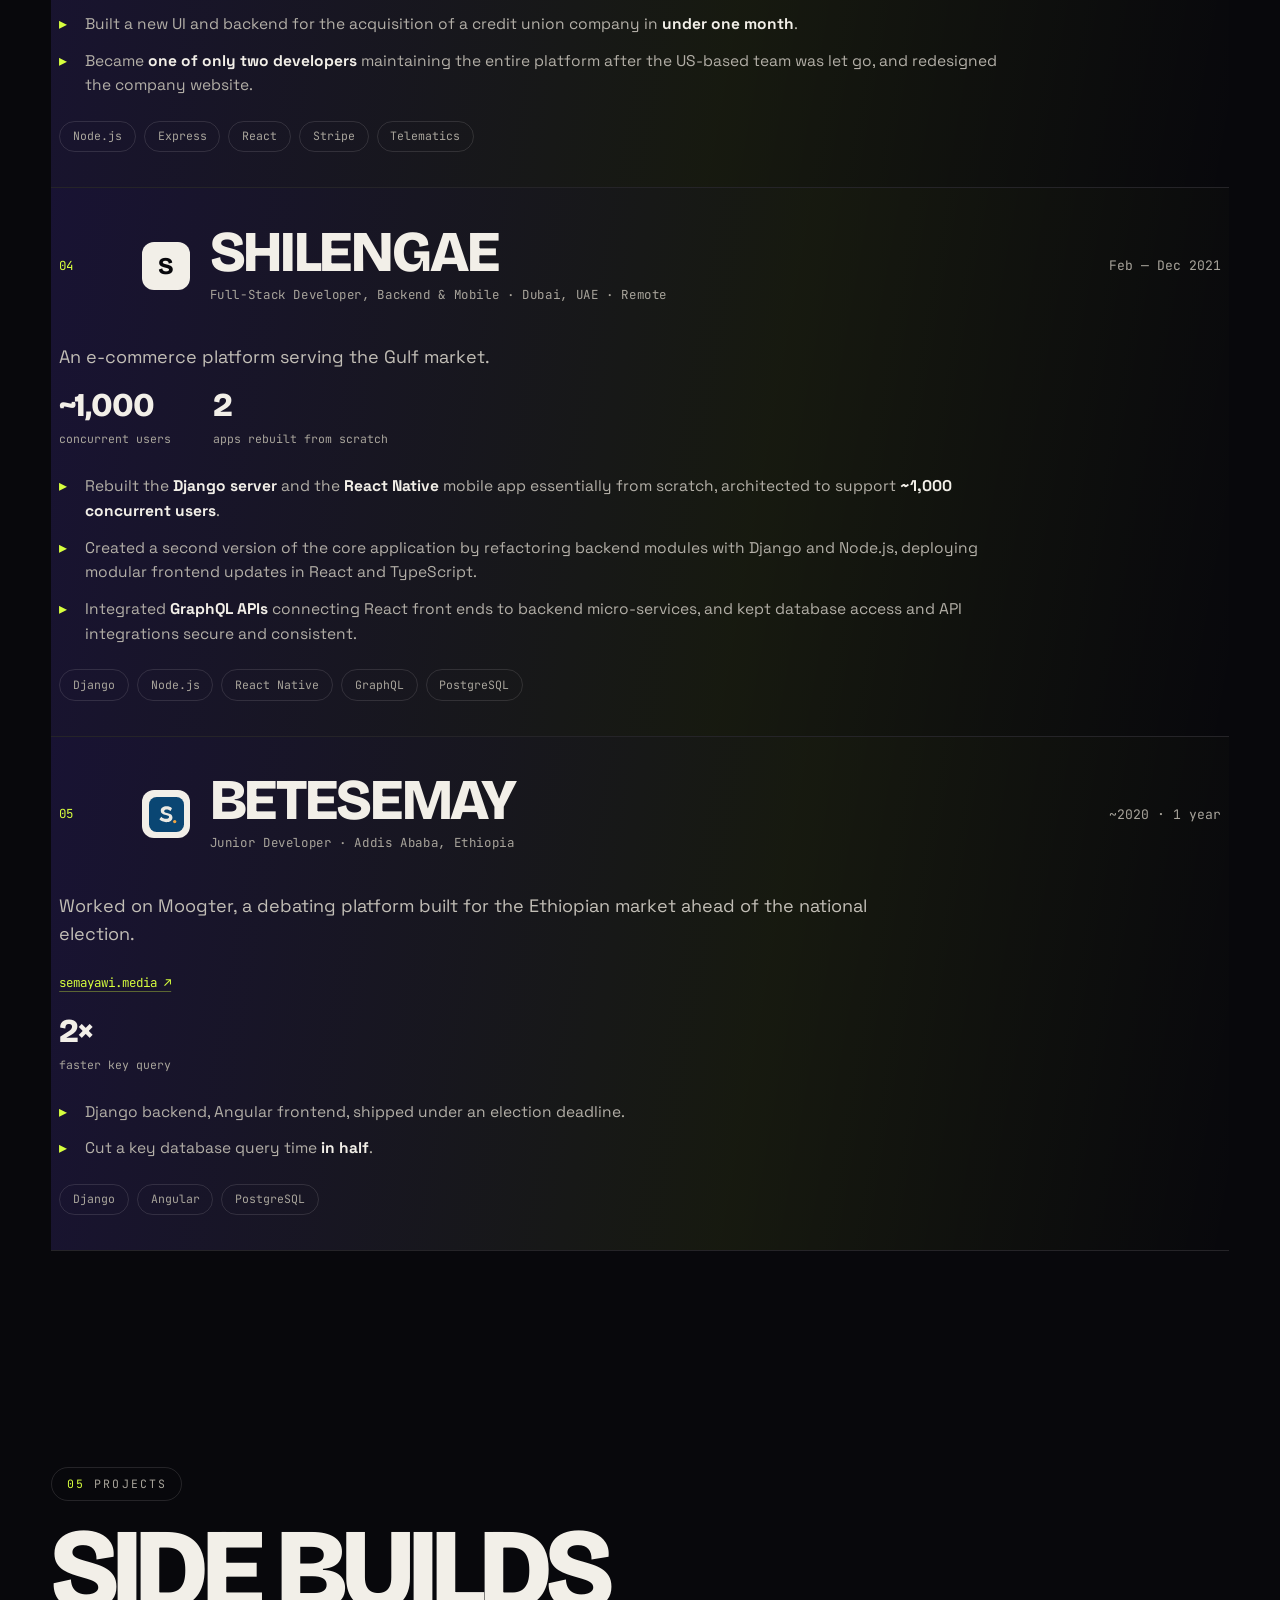
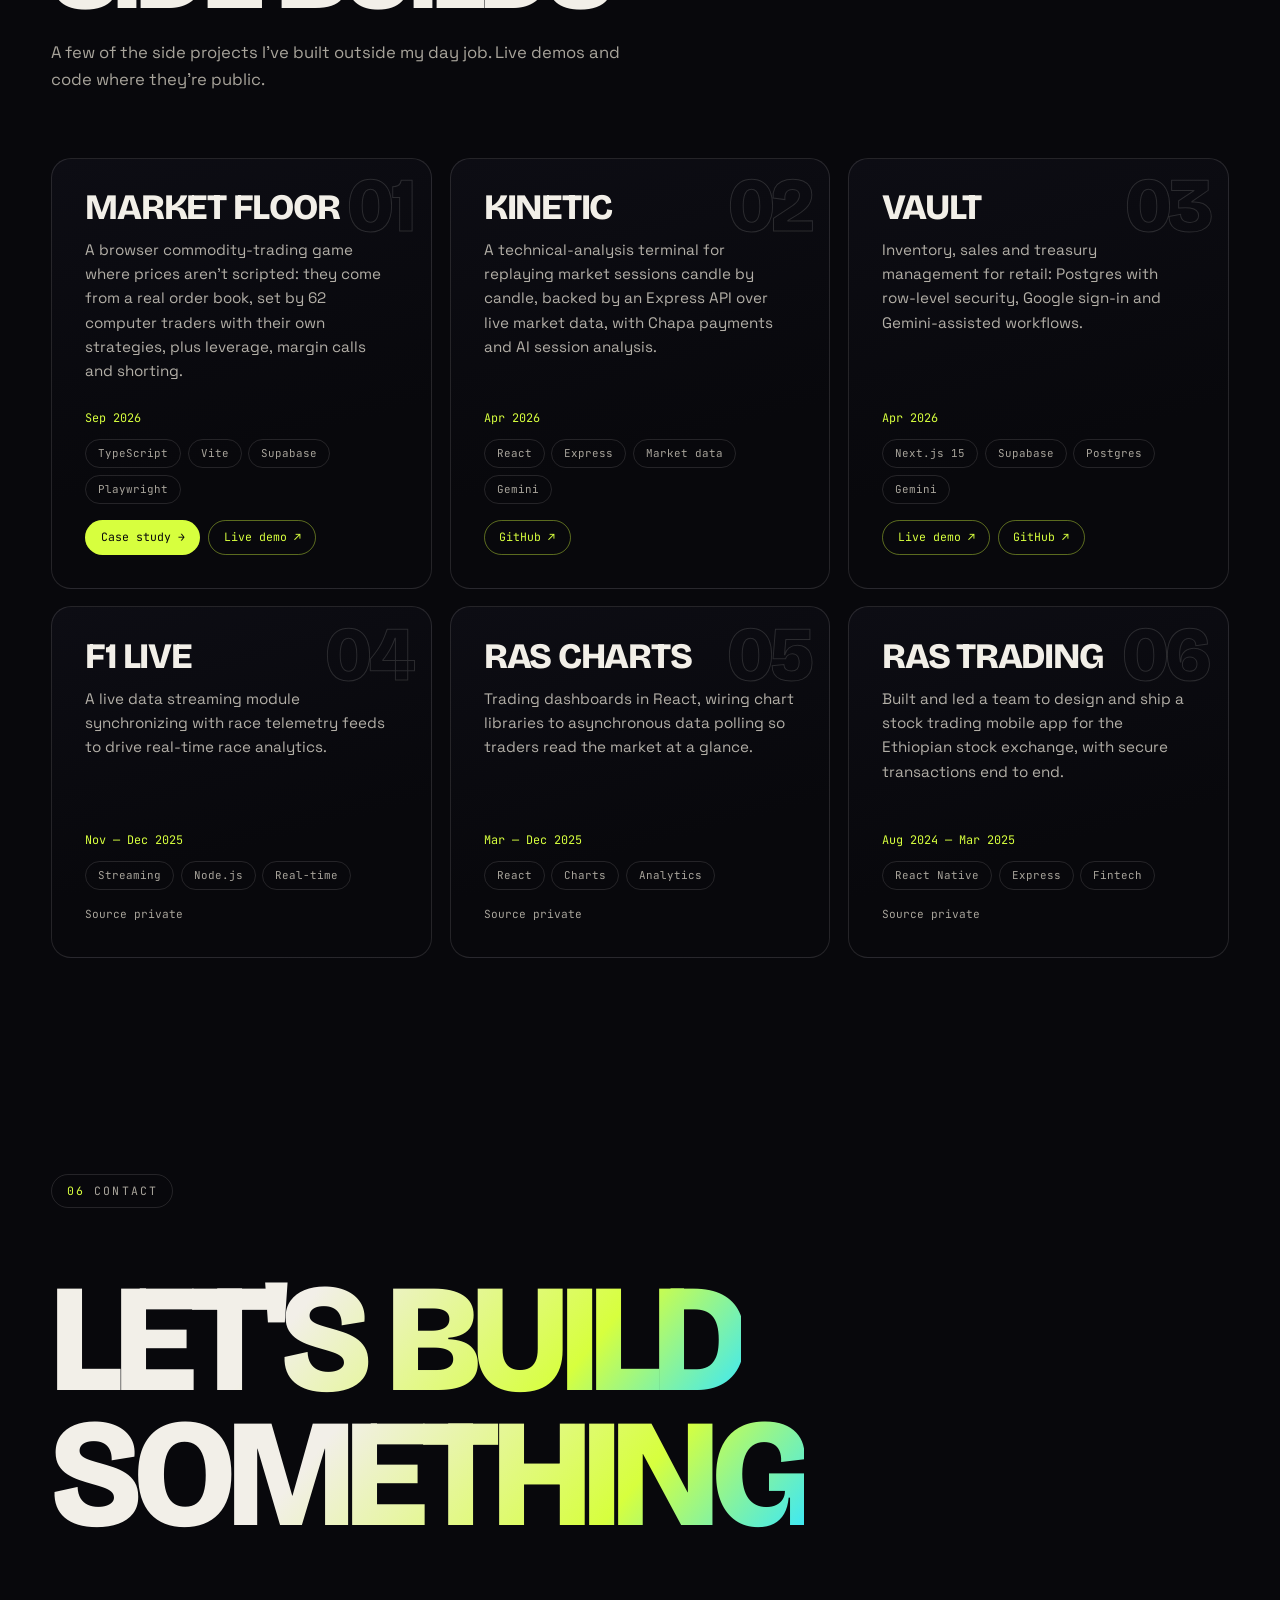
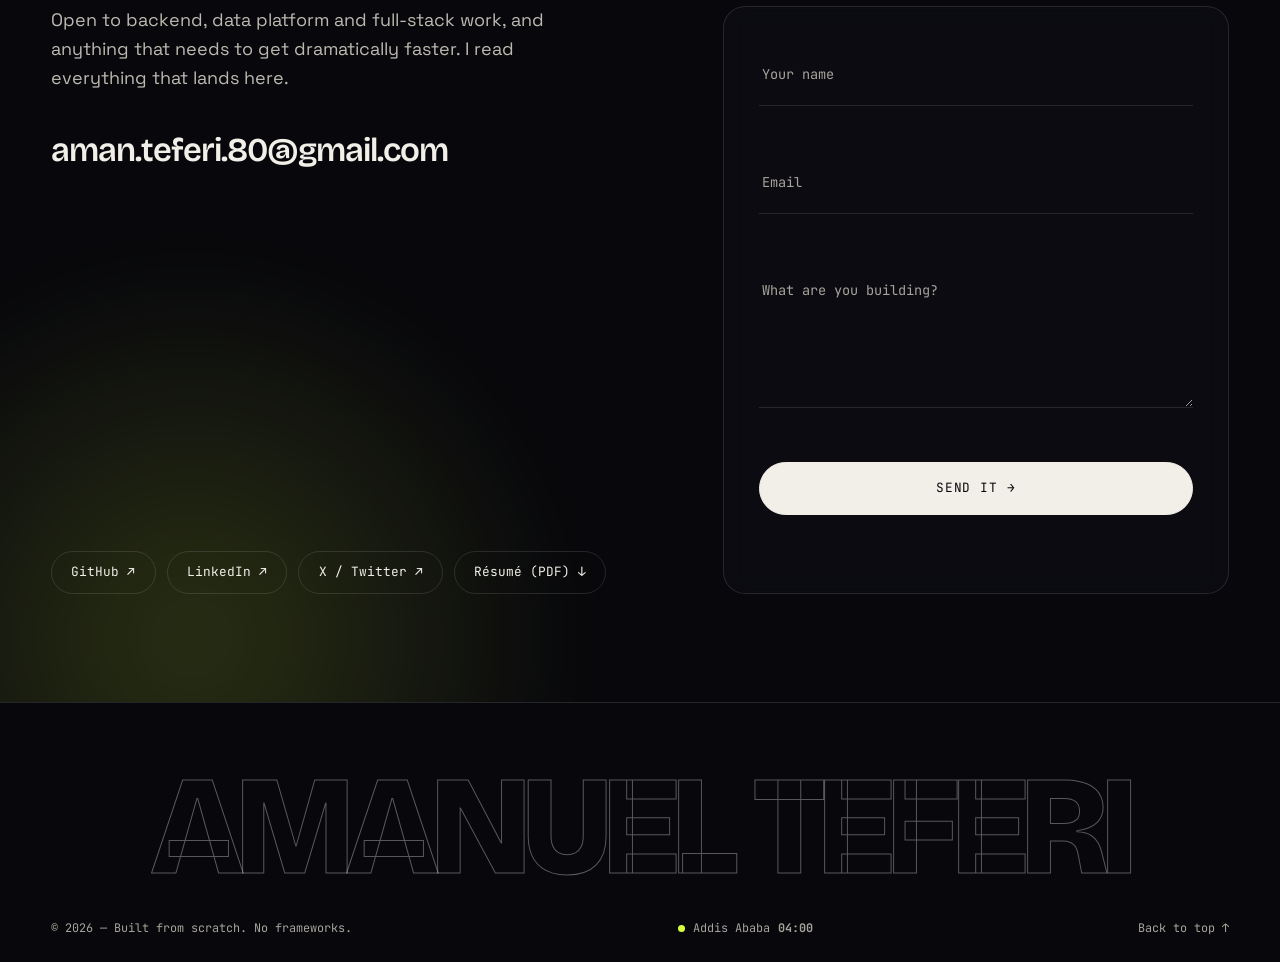
==== commit c8fd90ac: "Move "Take a break" up to follow the Stack section It sat after Experience and Projects, about 75% o" ====
--- a/index.html
+++ b/index.html
@@ -99,9 +99,9 @@
   <nav class="nav__links" aria-label="Primary">
     <a href="#about" class="nav__link" data-cursor="hover"><span>About</span><span aria-hidden="true">About</span></a>
     <a href="#stack" class="nav__link" data-cursor="hover"><span>Stack</span><span aria-hidden="true">Stack</span></a>
+    <a href="play.html" class="nav__link nav__link--play" data-cursor="hover"><span>Play</span><span aria-hidden="true">Play</span></a>
     <a href="#work" class="nav__link" data-cursor="hover"><span>Work</span><span aria-hidden="true">Work</span></a>
     <a href="#projects" class="nav__link" data-cursor="hover"><span>Projects</span><span aria-hidden="true">Projects</span></a>
-    <a href="play.html" class="nav__link nav__link--play" data-cursor="hover"><span>Play</span><span aria-hidden="true">Play</span></a>
     <a href="#contact" class="nav__link" data-cursor="hover"><span>Contact</span><span aria-hidden="true">Contact</span></a>
   </nav>
   <div class="nav__right">
@@ -117,9 +117,9 @@
   <div class="menu__list">
     <a href="#about" class="menu__item"><em>01</em>About</a>
     <a href="#stack" class="menu__item"><em>02</em>Stack</a>
-    <a href="#work" class="menu__item"><em>03</em>Work</a>
-    <a href="#projects" class="menu__item"><em>04</em>Projects</a>
-    <a href="play.html" class="menu__item"><em>05</em>Play</a>
+    <a href="play.html" class="menu__item"><em>03</em>Play</a>
+    <a href="#work" class="menu__item"><em>04</em>Work</a>
+    <a href="#projects" class="menu__item"><em>05</em>Projects</a>
     <a href="#contact" class="menu__item"><em>06</em>Contact</a>
   </div>
   <div class="menu__foot">
@@ -270,10 +270,30 @@
   </div>
 </section>
 
+<!-- ░░ FUN ░░ -->
+<section class="section fun" id="fun">
+  <div class="section__head">
+    <span class="tag" data-reveal><i>03</i> Let's have fun</span>
+    <h2 class="section__title" data-split>Take a break</h2>
+  </div>
+  <a class="fun__card" href="play.html" data-reveal data-cursor="view">
+    <div class="fun__media">
+      <img src="assets/img/game-preview.jpg" alt="Pipeline Runner gameplay: a glowing data packet speeding down a neon pipeline past red bugs and violet firewalls" width="1200" height="720" loading="lazy" />
+      <span class="fun__play" aria-hidden="true">▶</span>
+    </div>
+    <div class="fun__copy">
+      <span class="fun__kicker">3D game · built with Three.js</span>
+      <h3>Pipeline Runner</h3>
+      <p>You're a data packet. Dodge the bugs, jump the firewalls and collect every record on the way. It gets faster the longer you last. Works with a keyboard or touch.</p>
+      <span class="btn btn--primary fun__cta"><span>Play now</span><i class="btn__arrow">→</i></span>
+    </div>
+  </a>
+</section>
+
 <!-- ░░ WORK ░░ -->
 <section class="section work" id="work">
   <div class="section__head">
-    <span class="tag" data-reveal><i>03</i> Experience</span>
+    <span class="tag" data-reveal><i>04</i> Experience</span>
     <h2 class="section__title" data-split>Where I've built</h2>
   </div>
 
@@ -431,7 +451,7 @@
 <!-- ░░ PROJECTS ░░ -->
 <section class="section projects" id="projects">
   <div class="section__head">
-    <span class="tag" data-reveal><i>04</i> Projects</span>
+    <span class="tag" data-reveal><i>05</i> Projects</span>
     <h2 class="section__title" data-split>Side builds</h2>
     <p class="section__lede" data-reveal>A few of the side projects I've built outside my day job. Live demos and code where they're public.</p>
   </div>
@@ -509,26 +529,6 @@
       <div class="card__shine" aria-hidden="true"></div>
     </article>
   </div>
-</section>
-
-<!-- ░░ FUN ░░ -->
-<section class="section fun" id="fun">
-  <div class="section__head">
-    <span class="tag" data-reveal><i>05</i> Let's have fun</span>
-    <h2 class="section__title" data-split>Take a break</h2>
-  </div>
-  <a class="fun__card" href="play.html" data-reveal data-cursor="view">
-    <div class="fun__media">
-      <img src="assets/img/game-preview.jpg" alt="Pipeline Runner gameplay: a glowing data packet speeding down a neon pipeline past red bugs and violet firewalls" width="1200" height="720" loading="lazy" />
-      <span class="fun__play" aria-hidden="true">▶</span>
-    </div>
-    <div class="fun__copy">
-      <span class="fun__kicker">3D game · built with Three.js</span>
-      <h3>Pipeline Runner</h3>
-      <p>You're a data packet. Dodge the bugs, jump the firewalls and collect every record on the way. It gets faster the longer you last. Works with a keyboard or touch.</p>
-      <span class="btn btn--primary fun__cta"><span>Play now</span><i class="btn__arrow">→</i></span>
-    </div>
-  </a>
 </section>
 
 <!-- ░░ CONTACT ░░ -->
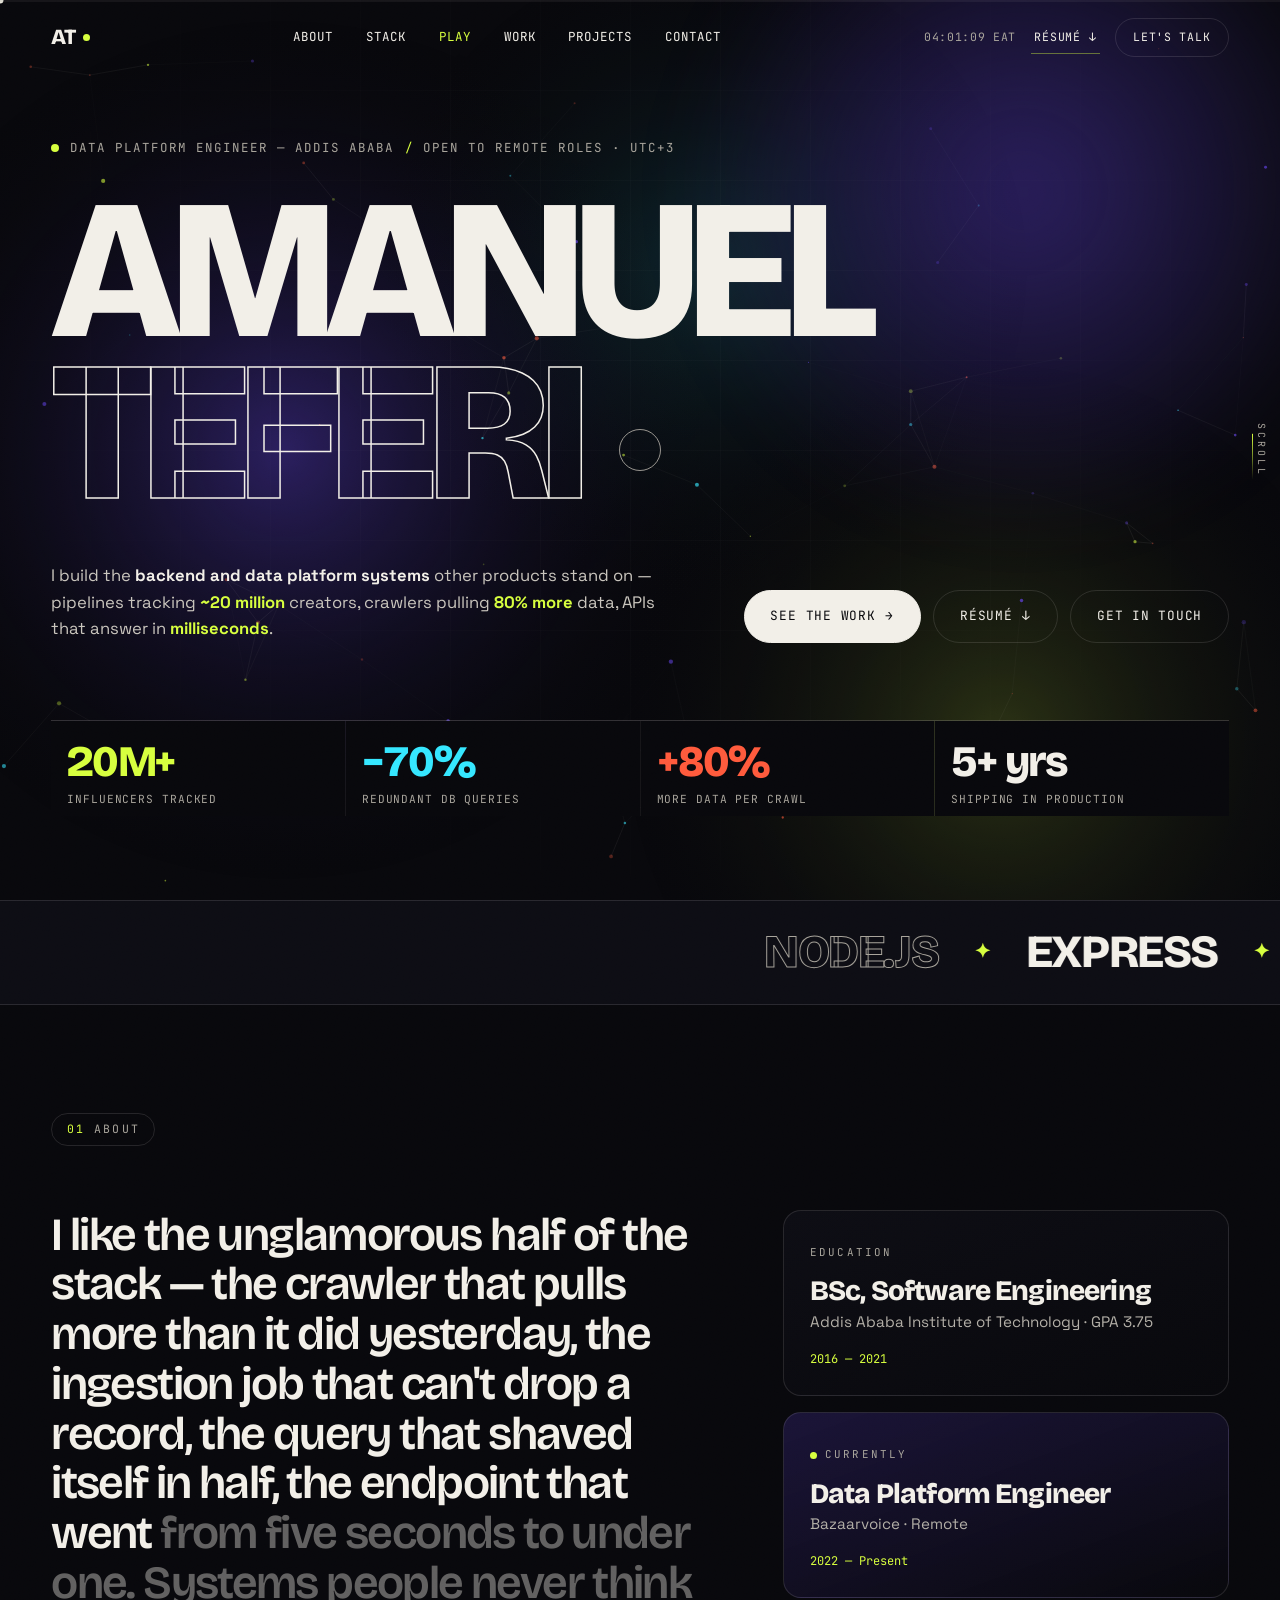
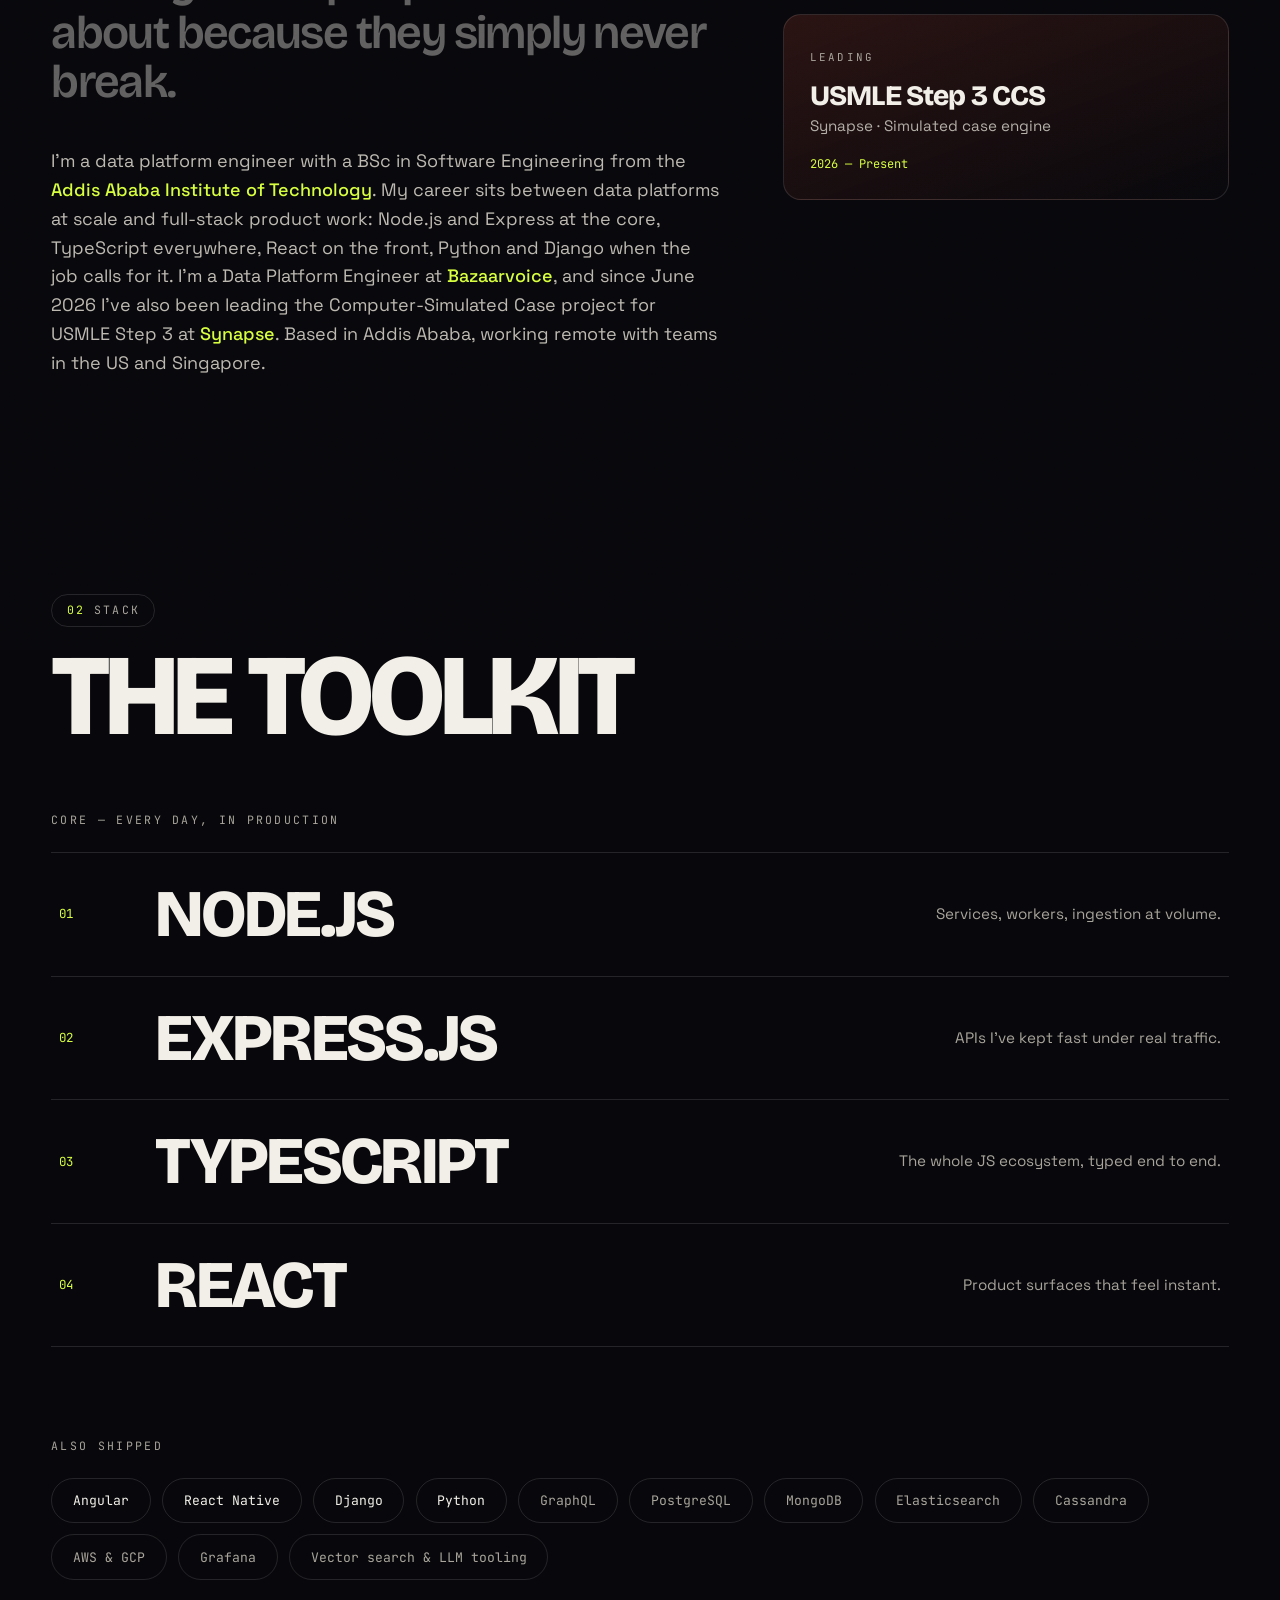
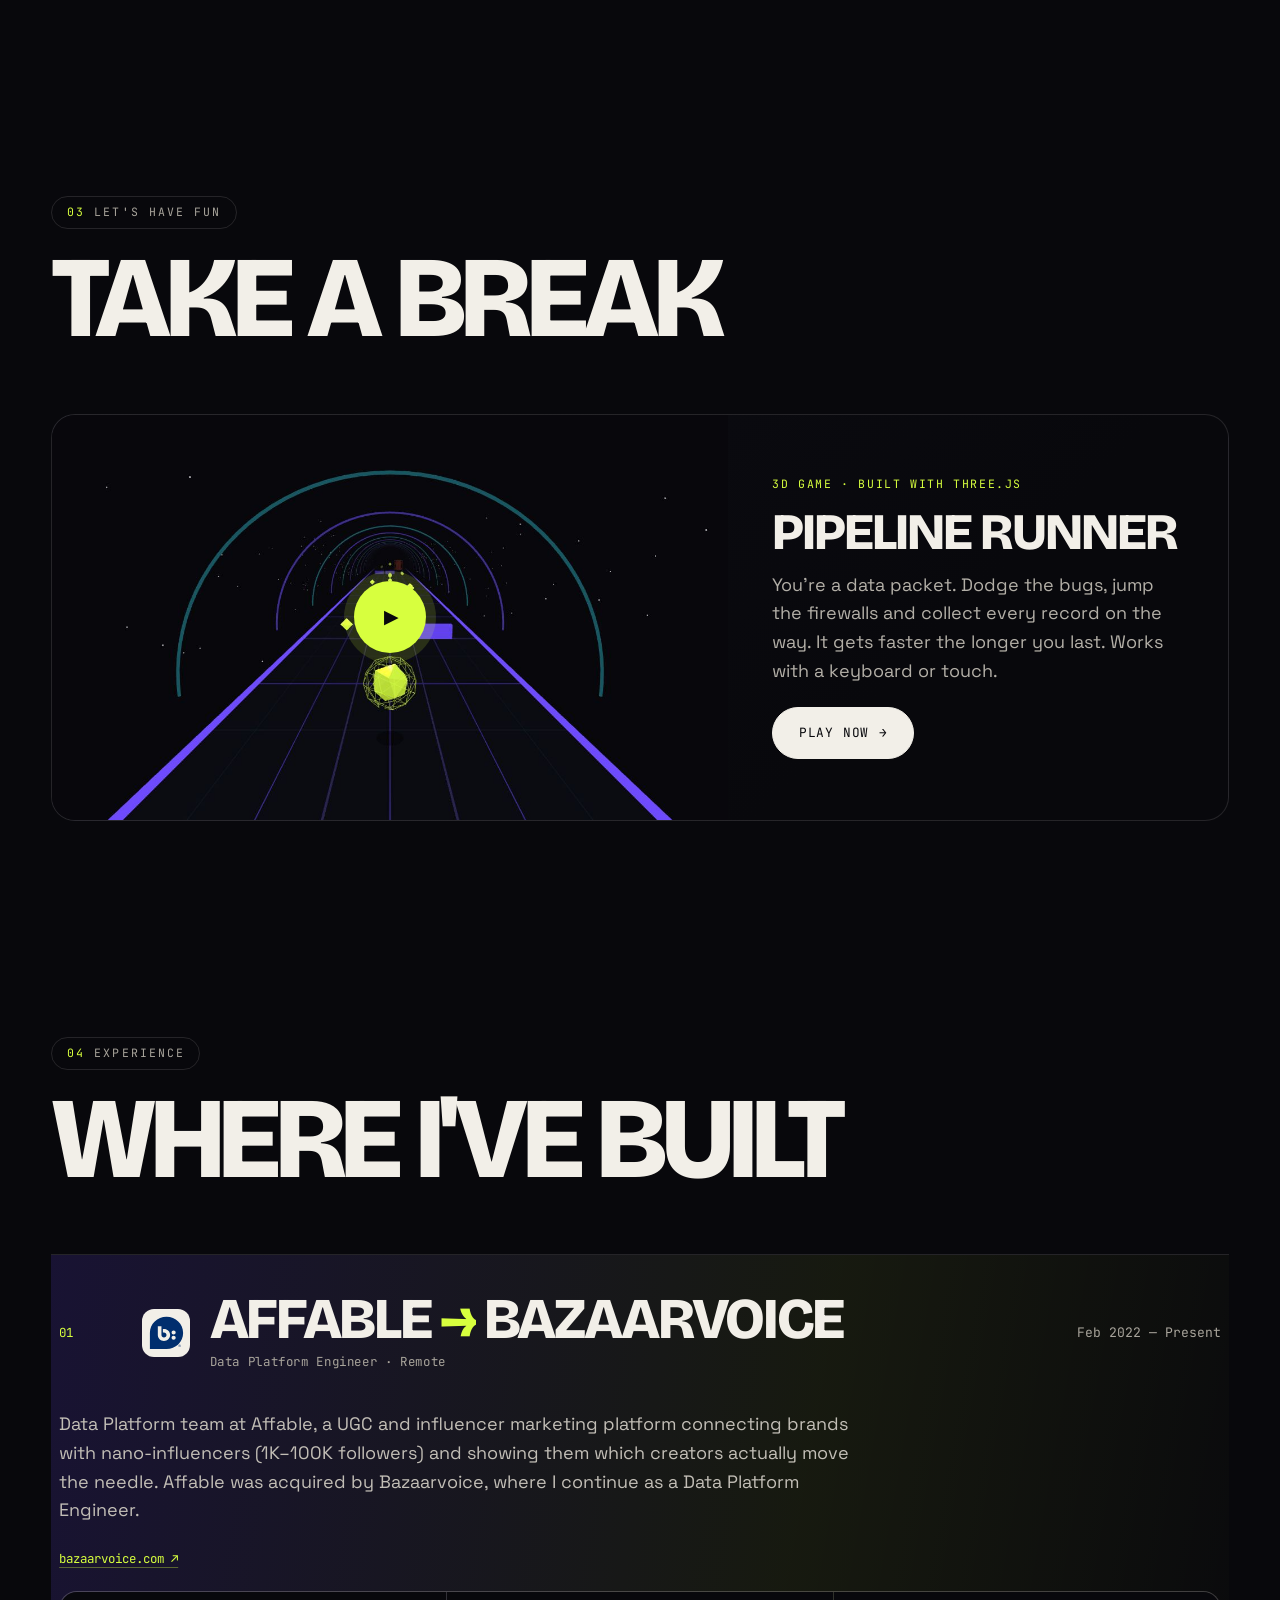
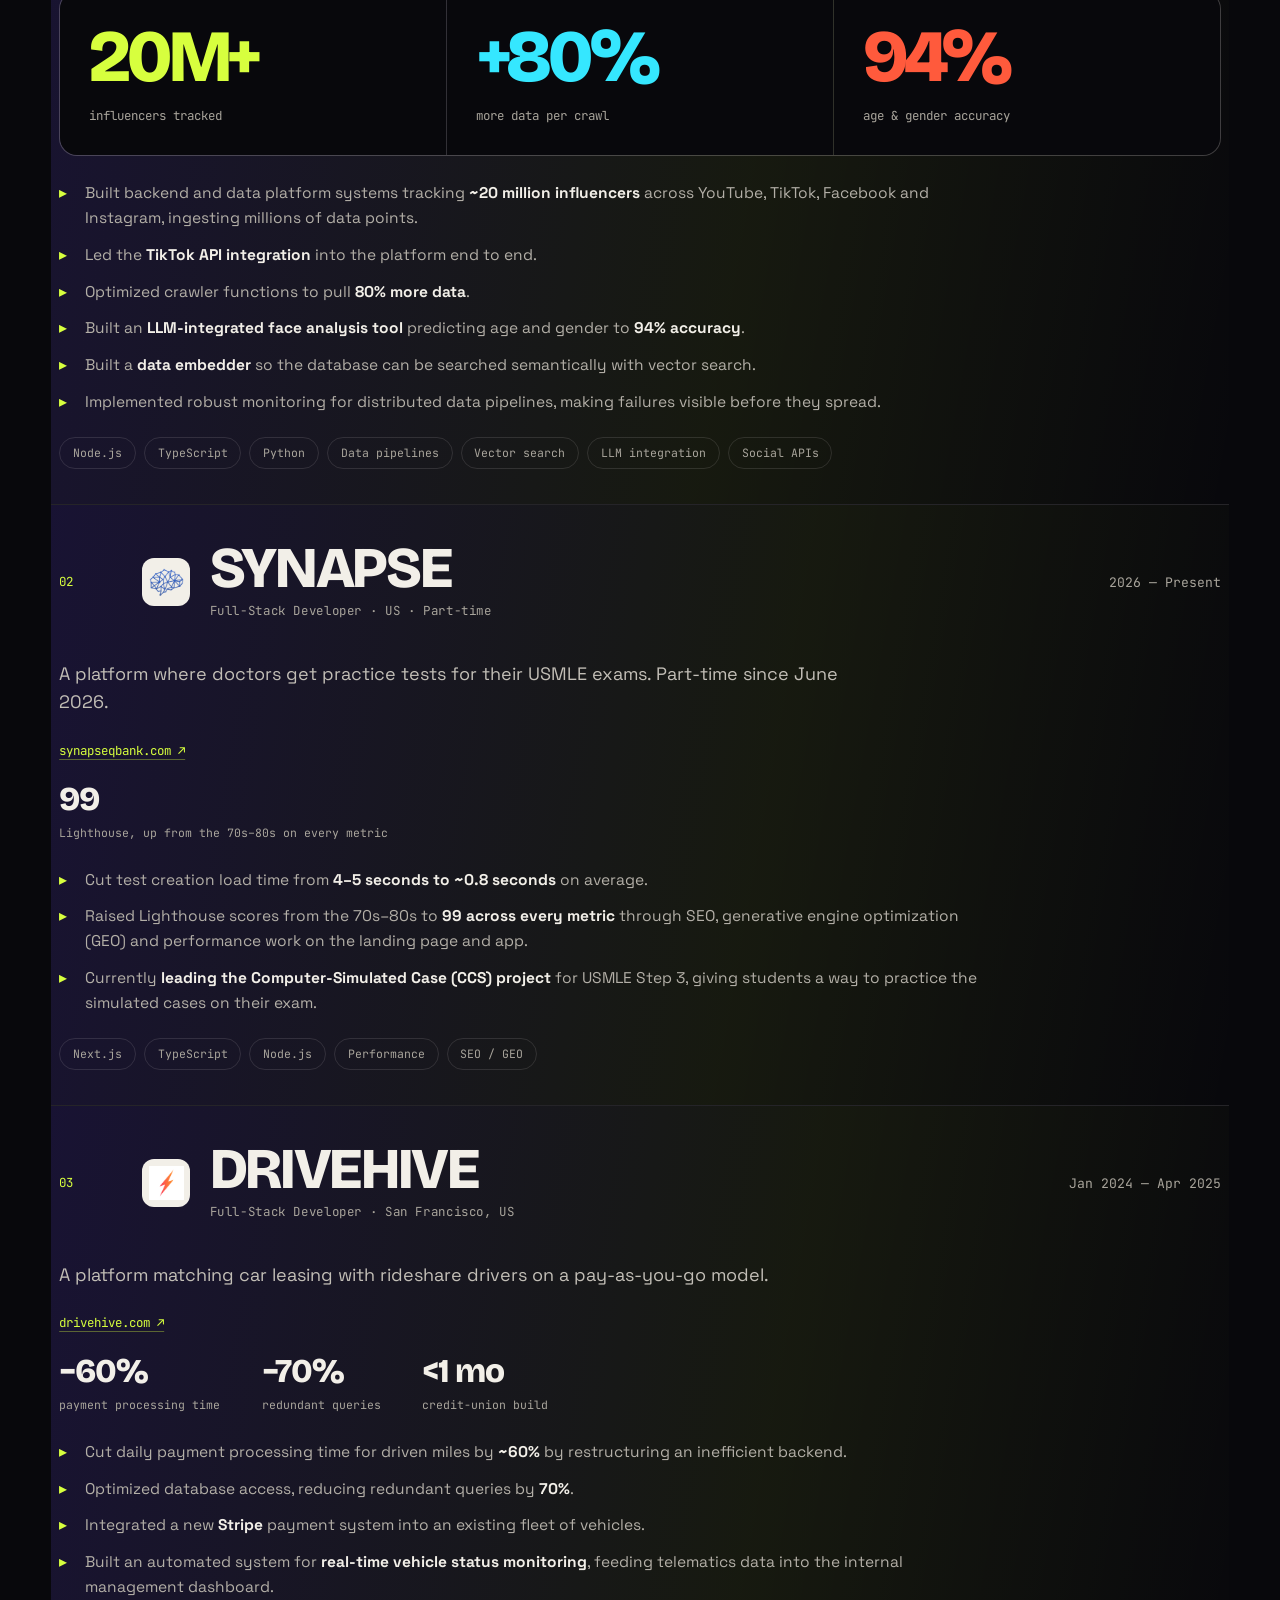
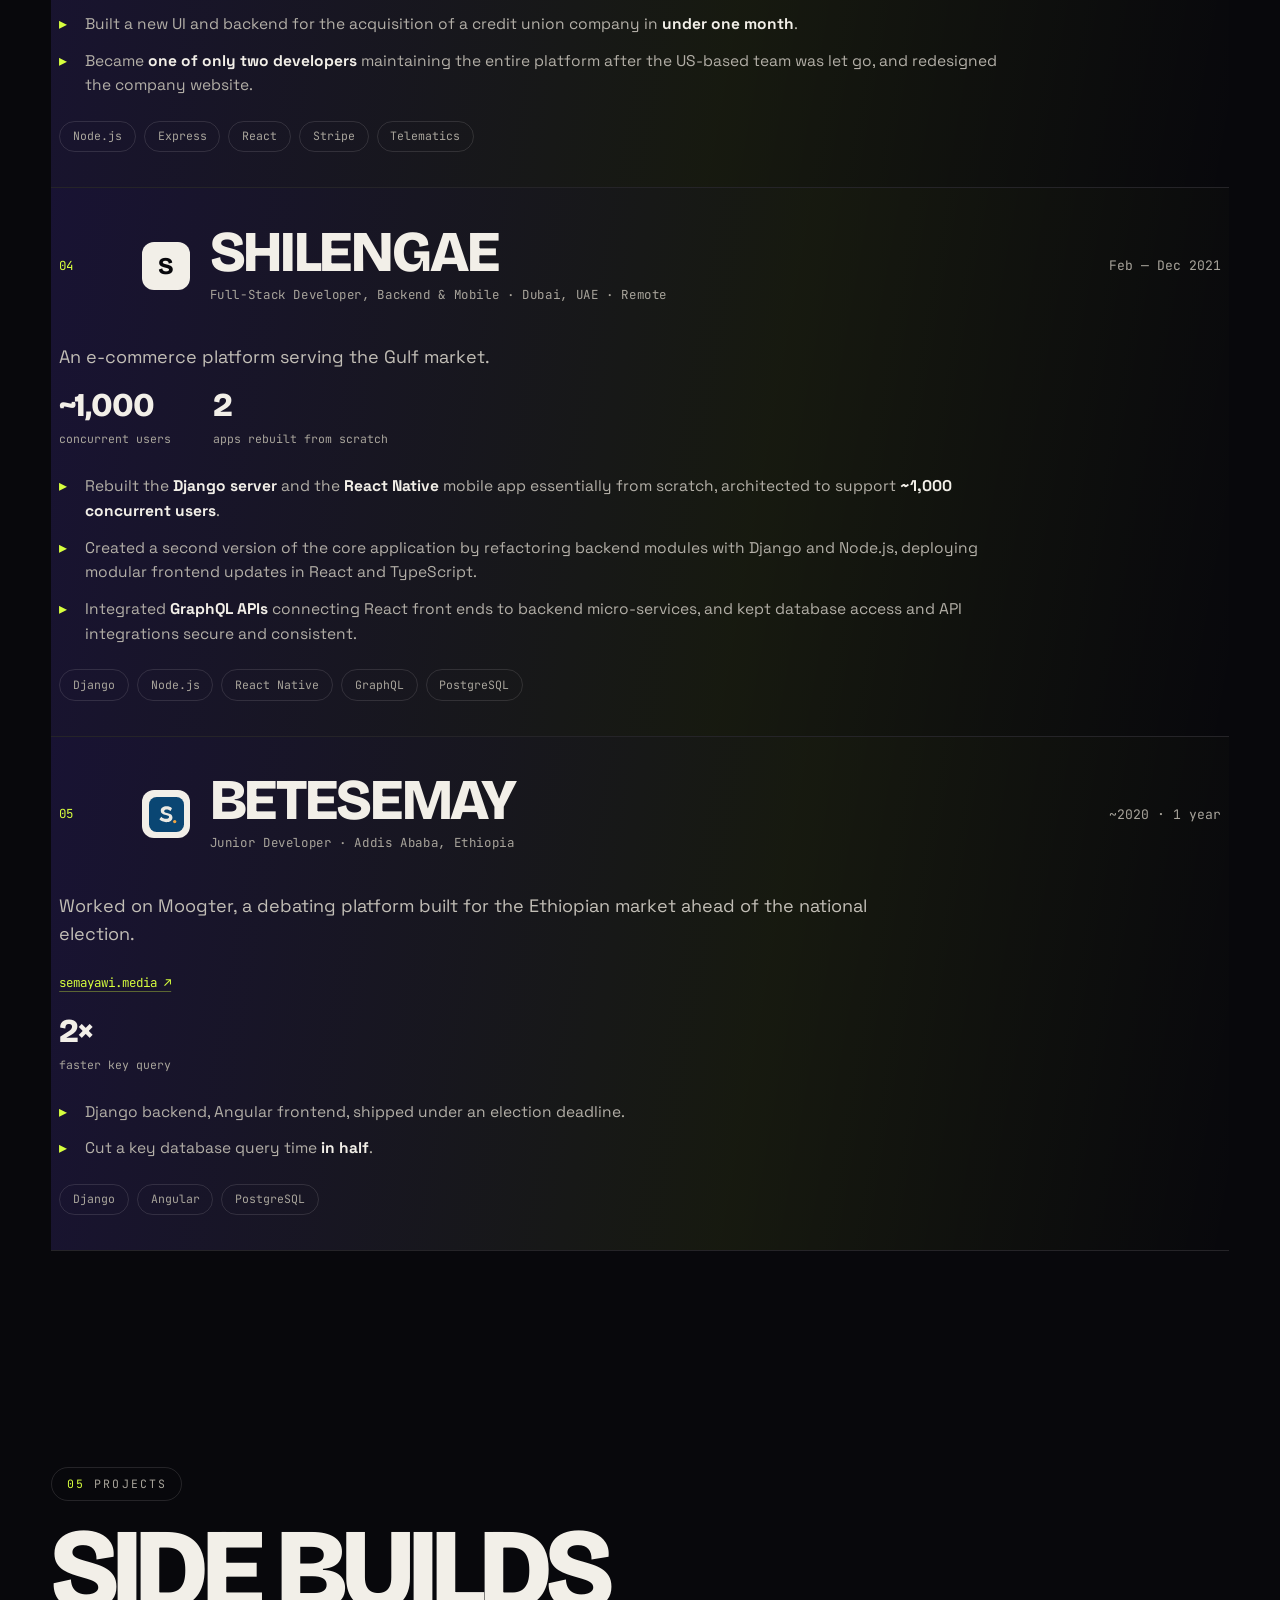
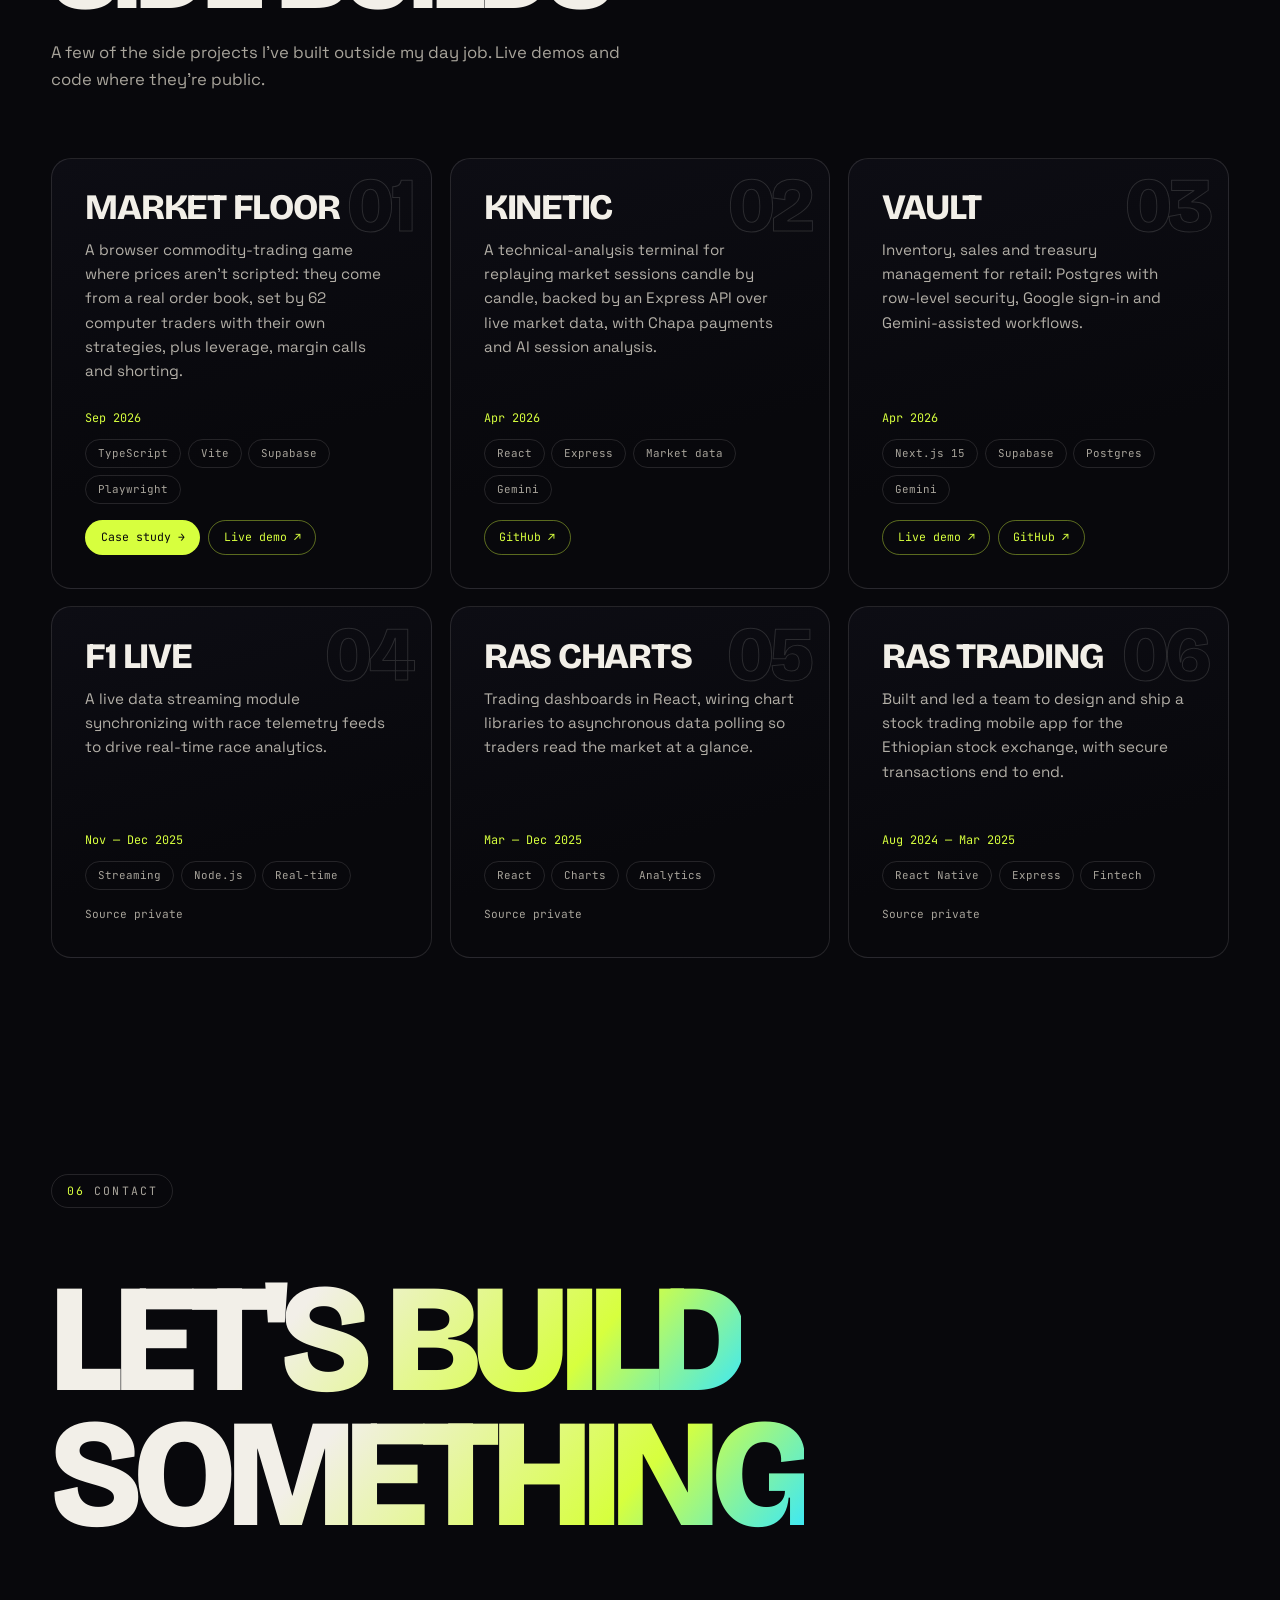
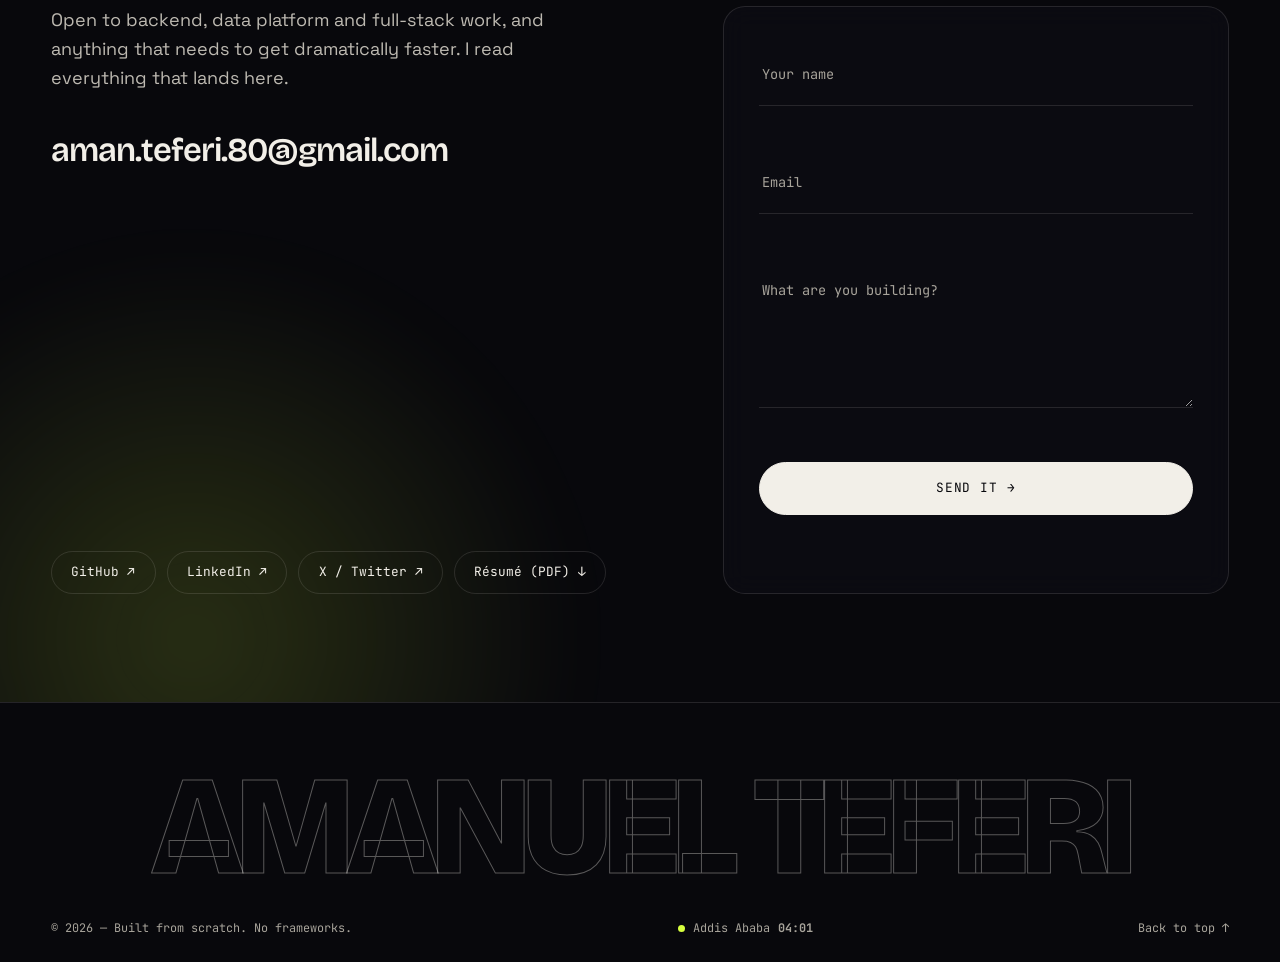
==== commit 61b0daa4: "Make www.mannyioi.dev the canonical domain Canonical, og:url, og:image and twitter:image still point" ====
--- a/index.html
+++ b/index.html
@@ -7,13 +7,13 @@
 <meta name="description" content="Amanuel Teferi is a data platform engineer building backend systems at scale — Node.js, Express, TypeScript and React. ~20M influencers tracked, 80% more data crawled, Lighthouse 99s." />
 <meta name="author" content="Amanuel Teferi" />
 <meta name="theme-color" content="#08080c" />
-<link rel="canonical" href="https://mannyioi.github.io/portfolio/" />
+<link rel="canonical" href="https://www.mannyioi.dev/" />
 
 <meta property="og:type" content="website" />
 <meta property="og:title" content="Amanuel Teferi — Data Platform Engineer" />
 <meta property="og:description" content="Data platform engineer. Node.js · Express · TypeScript · React. Systems that track ~20M influencers and answer in milliseconds." />
-<meta property="og:url" content="https://mannyioi.github.io/portfolio/" />
-<meta property="og:image" content="https://mannyioi.github.io/portfolio/assets/img/og.jpg" />
+<meta property="og:url" content="https://www.mannyioi.dev/" />
+<meta property="og:image" content="https://www.mannyioi.dev/assets/img/og.jpg" />
 <meta property="og:image:width" content="1200" />
 <meta property="og:image:height" content="630" />
 <meta property="og:image:type" content="image/jpeg" />
@@ -21,7 +21,9 @@
 <meta name="twitter:site" content="@manny_teferi" />
 <meta name="twitter:title" content="Amanuel Teferi — Data Platform Engineer" />
 <meta name="twitter:description" content="Data platform engineer. Node.js · Express · TypeScript · React." />
-<meta name="twitter:image" content="https://mannyioi.github.io/portfolio/assets/img/og.jpg" />
+<meta name="twitter:image" content="https://www.mannyioi.dev/assets/img/og.jpg" />
+<meta name="twitter:image:alt" content="Amanuel Teferi, Data Platform Engineer: ~20M influencers tracked, +80% crawler data, Lighthouse 99" />
+<meta property="og:site_name" content="Amanuel Teferi" />
 
 <link rel="icon" href="assets/img/favicon.svg" type="image/svg+xml" />
 <link rel="apple-touch-icon" href="assets/img/apple-touch-icon.png" />
@@ -57,7 +59,7 @@
   "name": "Amanuel Teferi",
   "jobTitle": "Data Platform Engineer",
   "email": "mailto:aman.teferi.80@gmail.com",
-  "url": "https://mannyioi.github.io/portfolio/",
+  "url": "https://www.mannyioi.dev/",
   "address": { "@type": "PostalAddress", "addressLocality": "Addis Ababa", "addressCountry": "ET" },
   "sameAs": ["https://github.com/MannyIOI", "https://www.linkedin.com/in/mannyioi/", "https://x.com/manny_teferi"],
   "alumniOf": { "@type": "CollegeOrUniversity", "name": "Addis Ababa Institute of Technology, Addis Ababa University" },
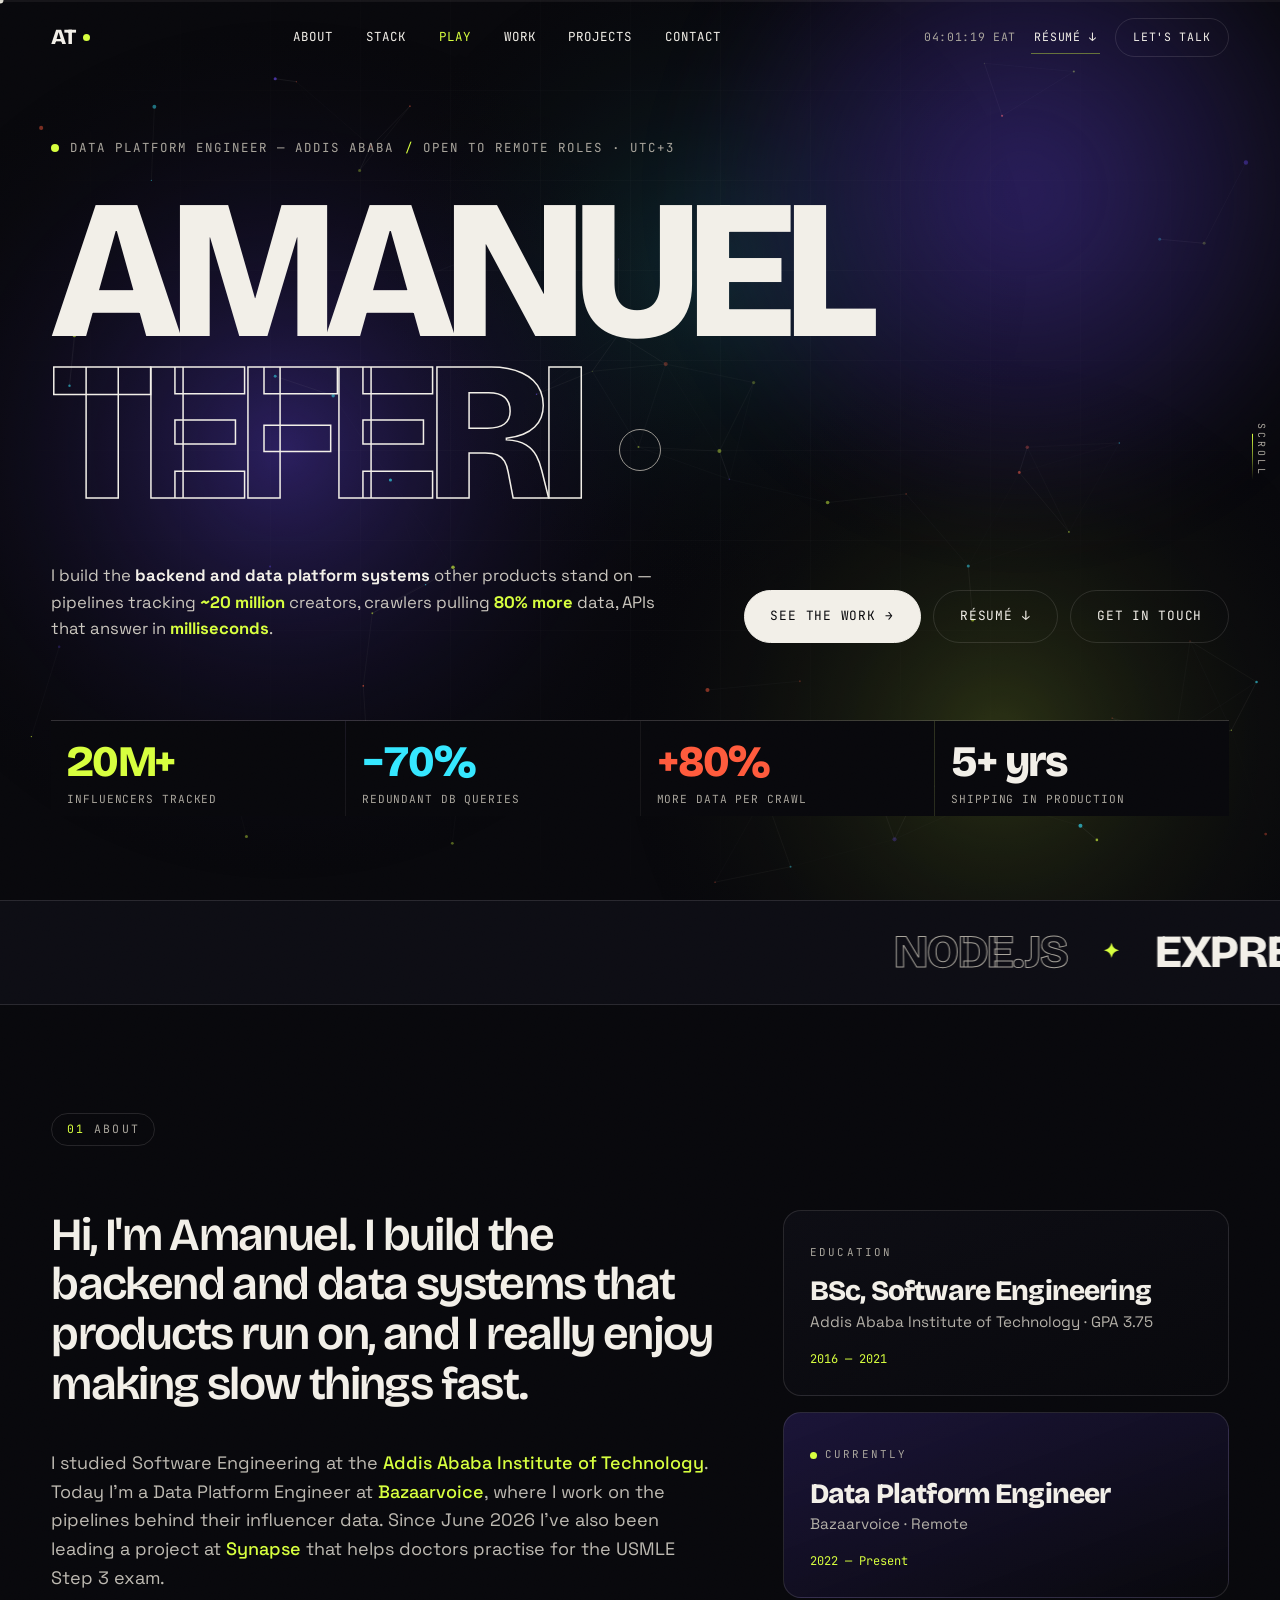
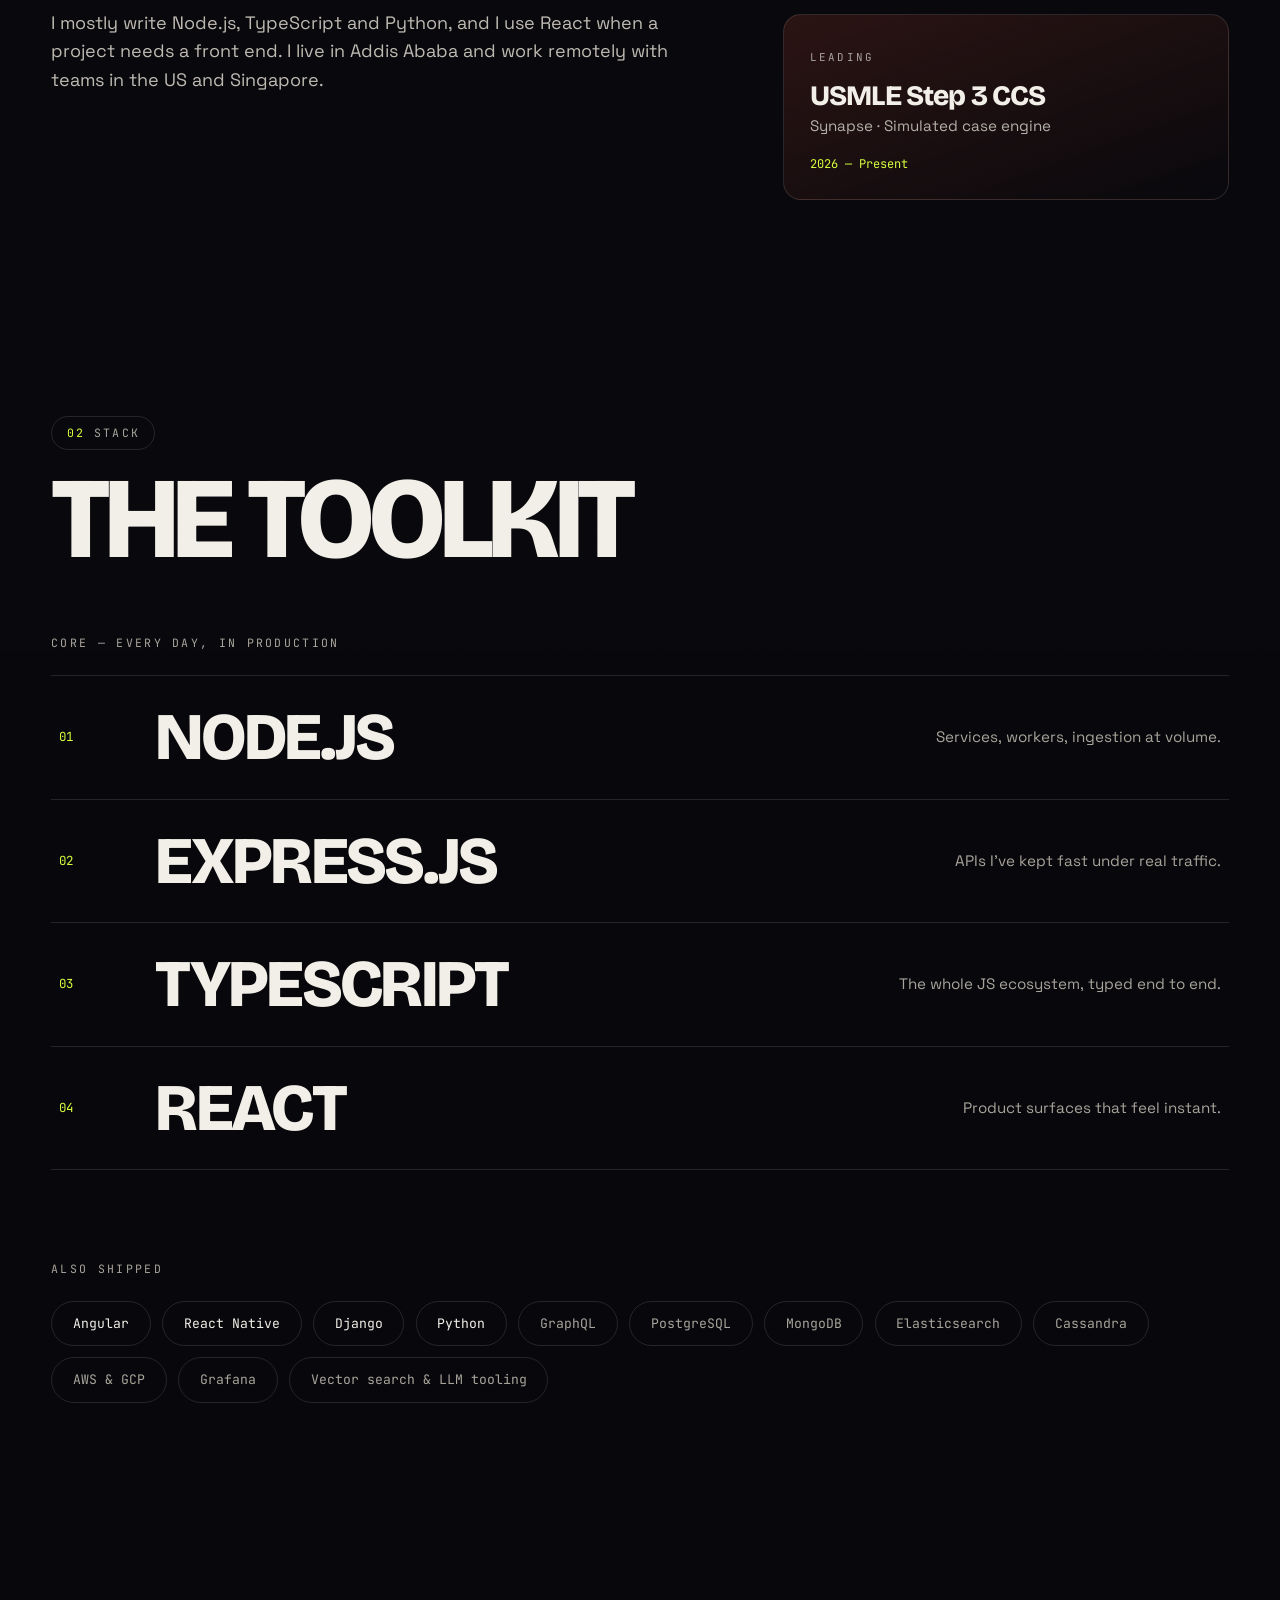
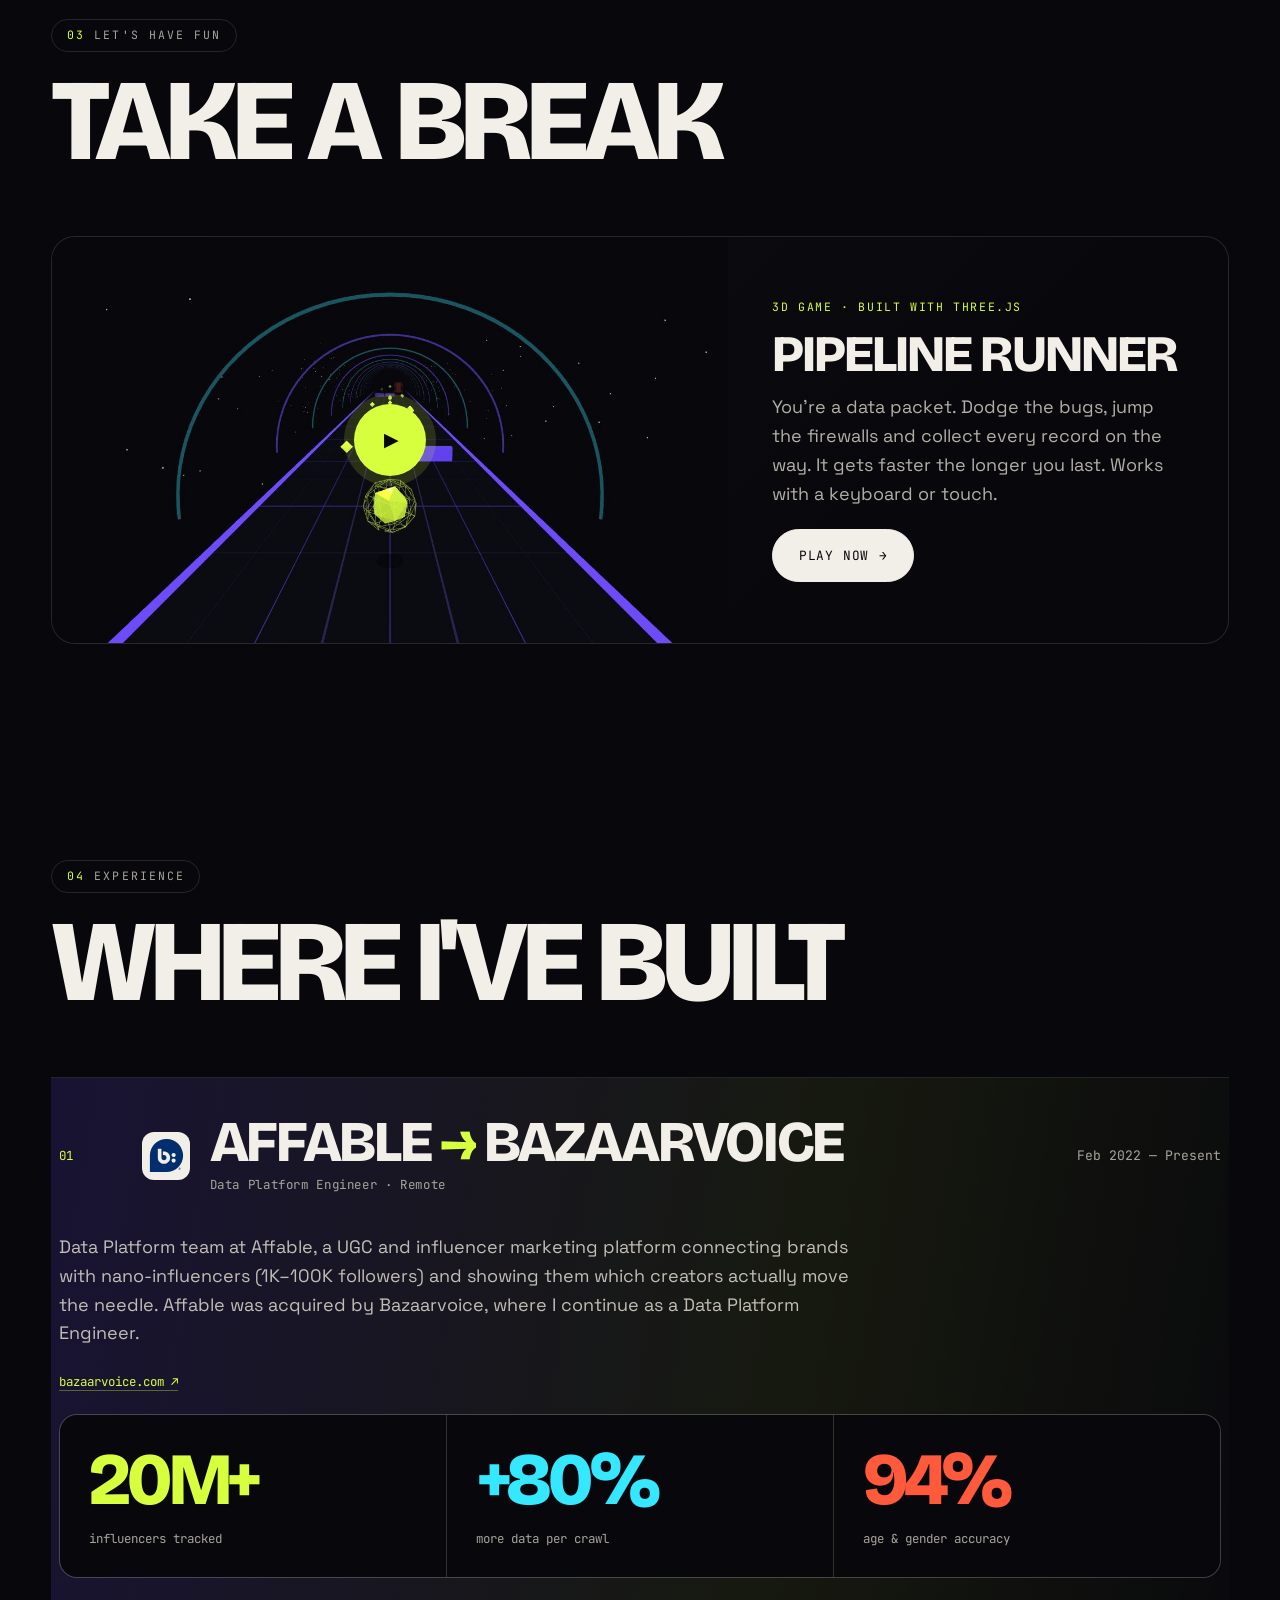
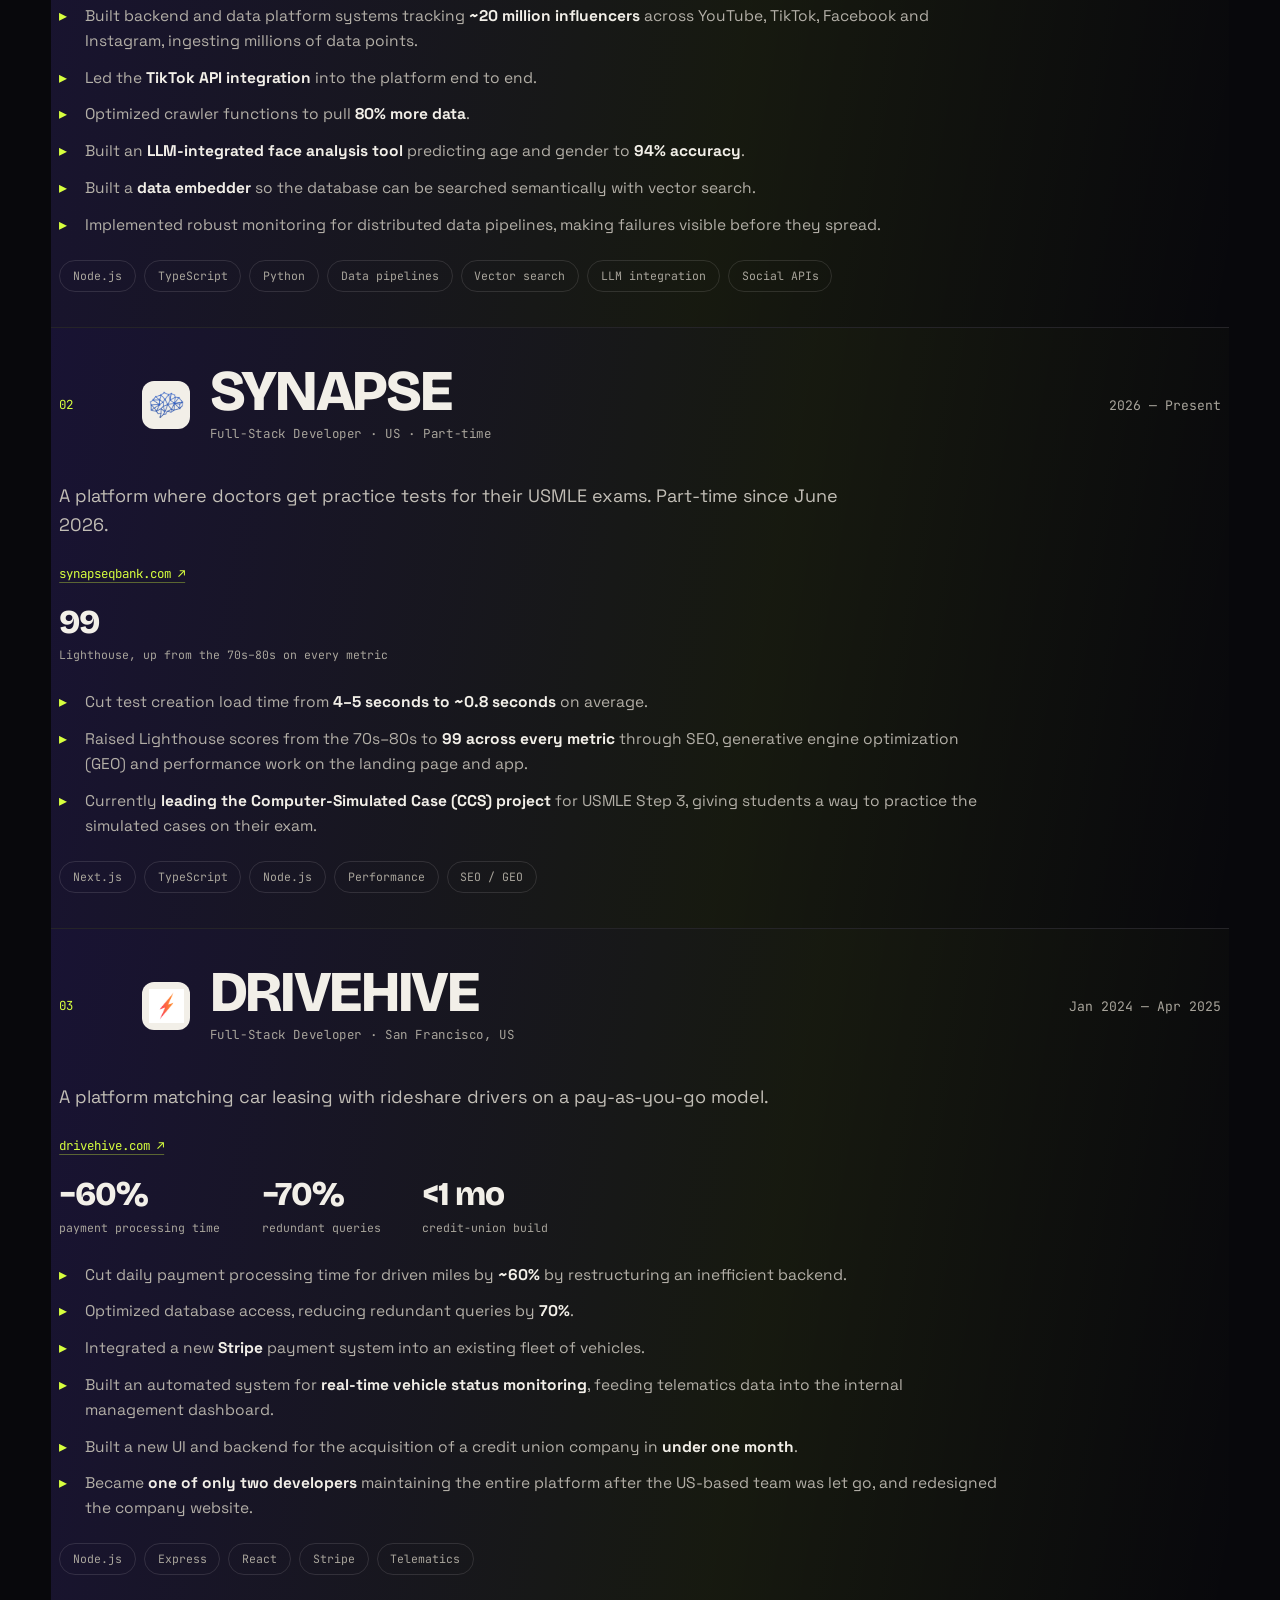
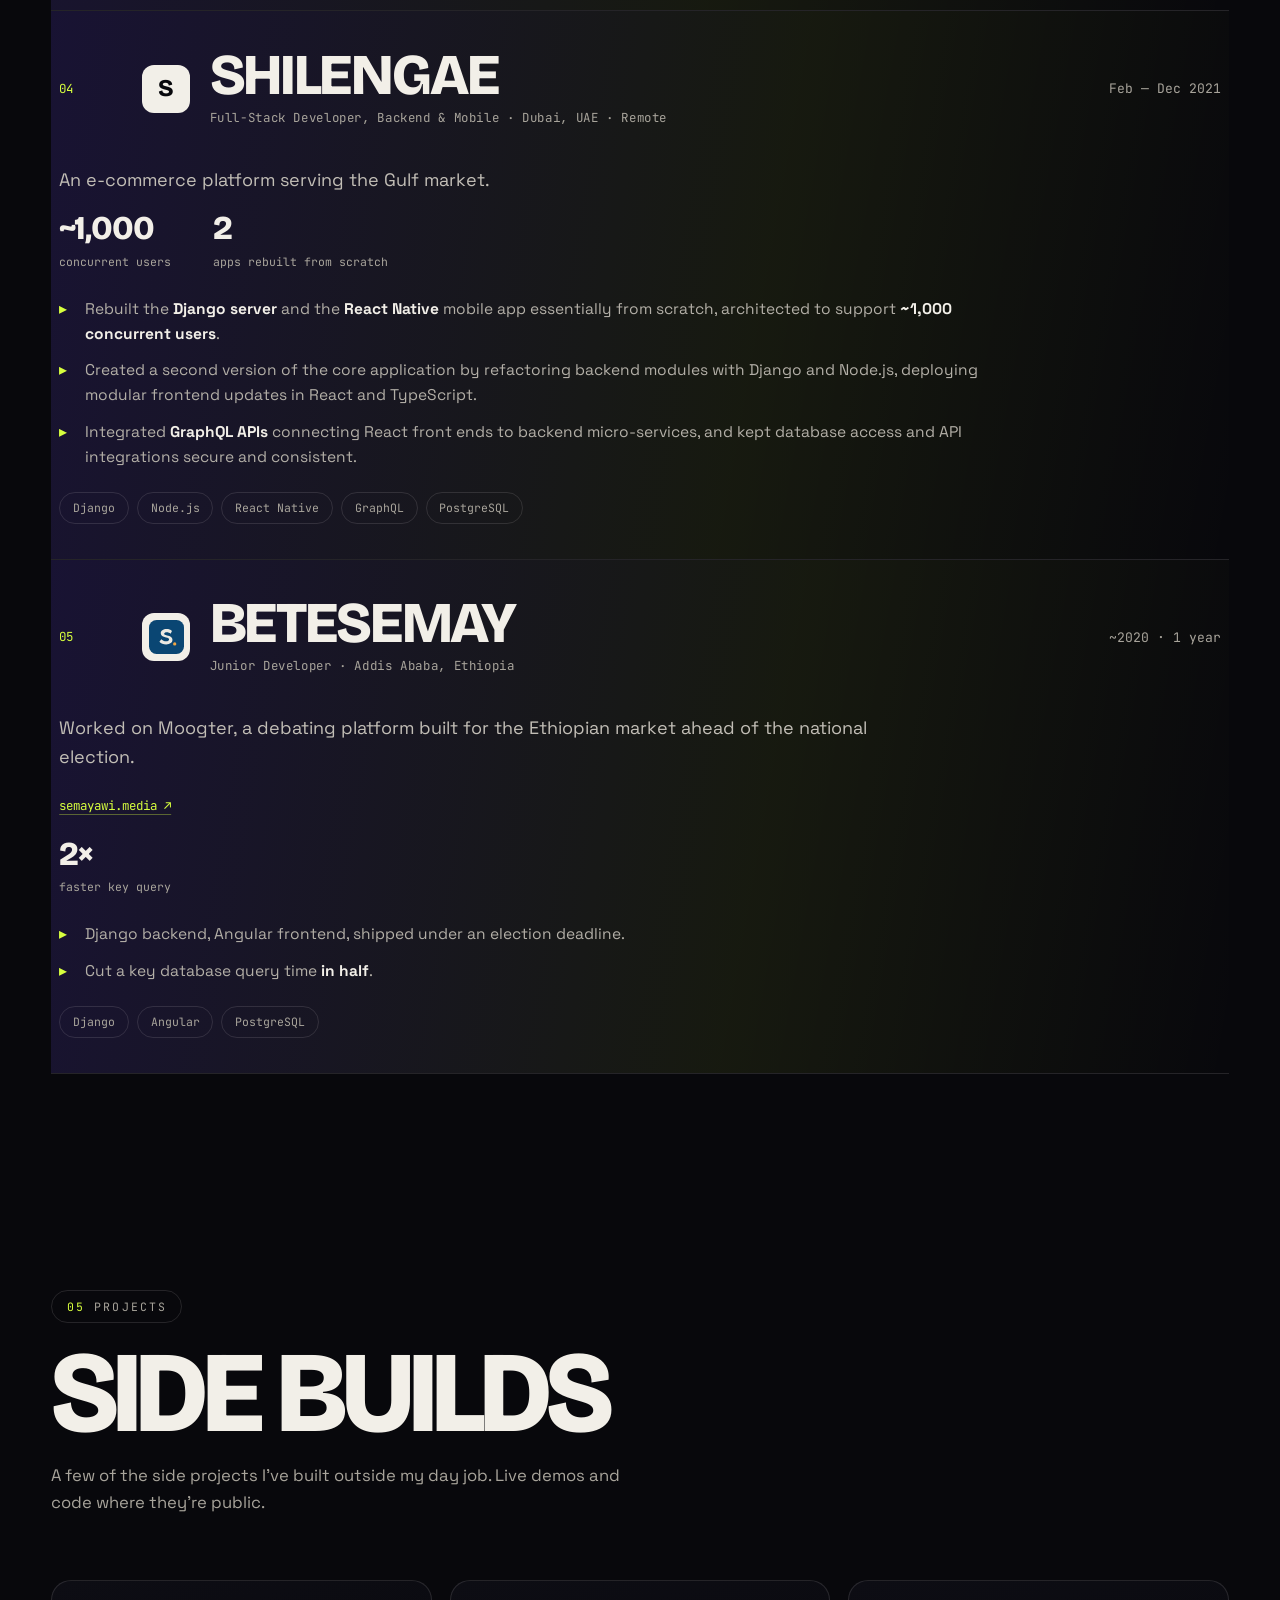
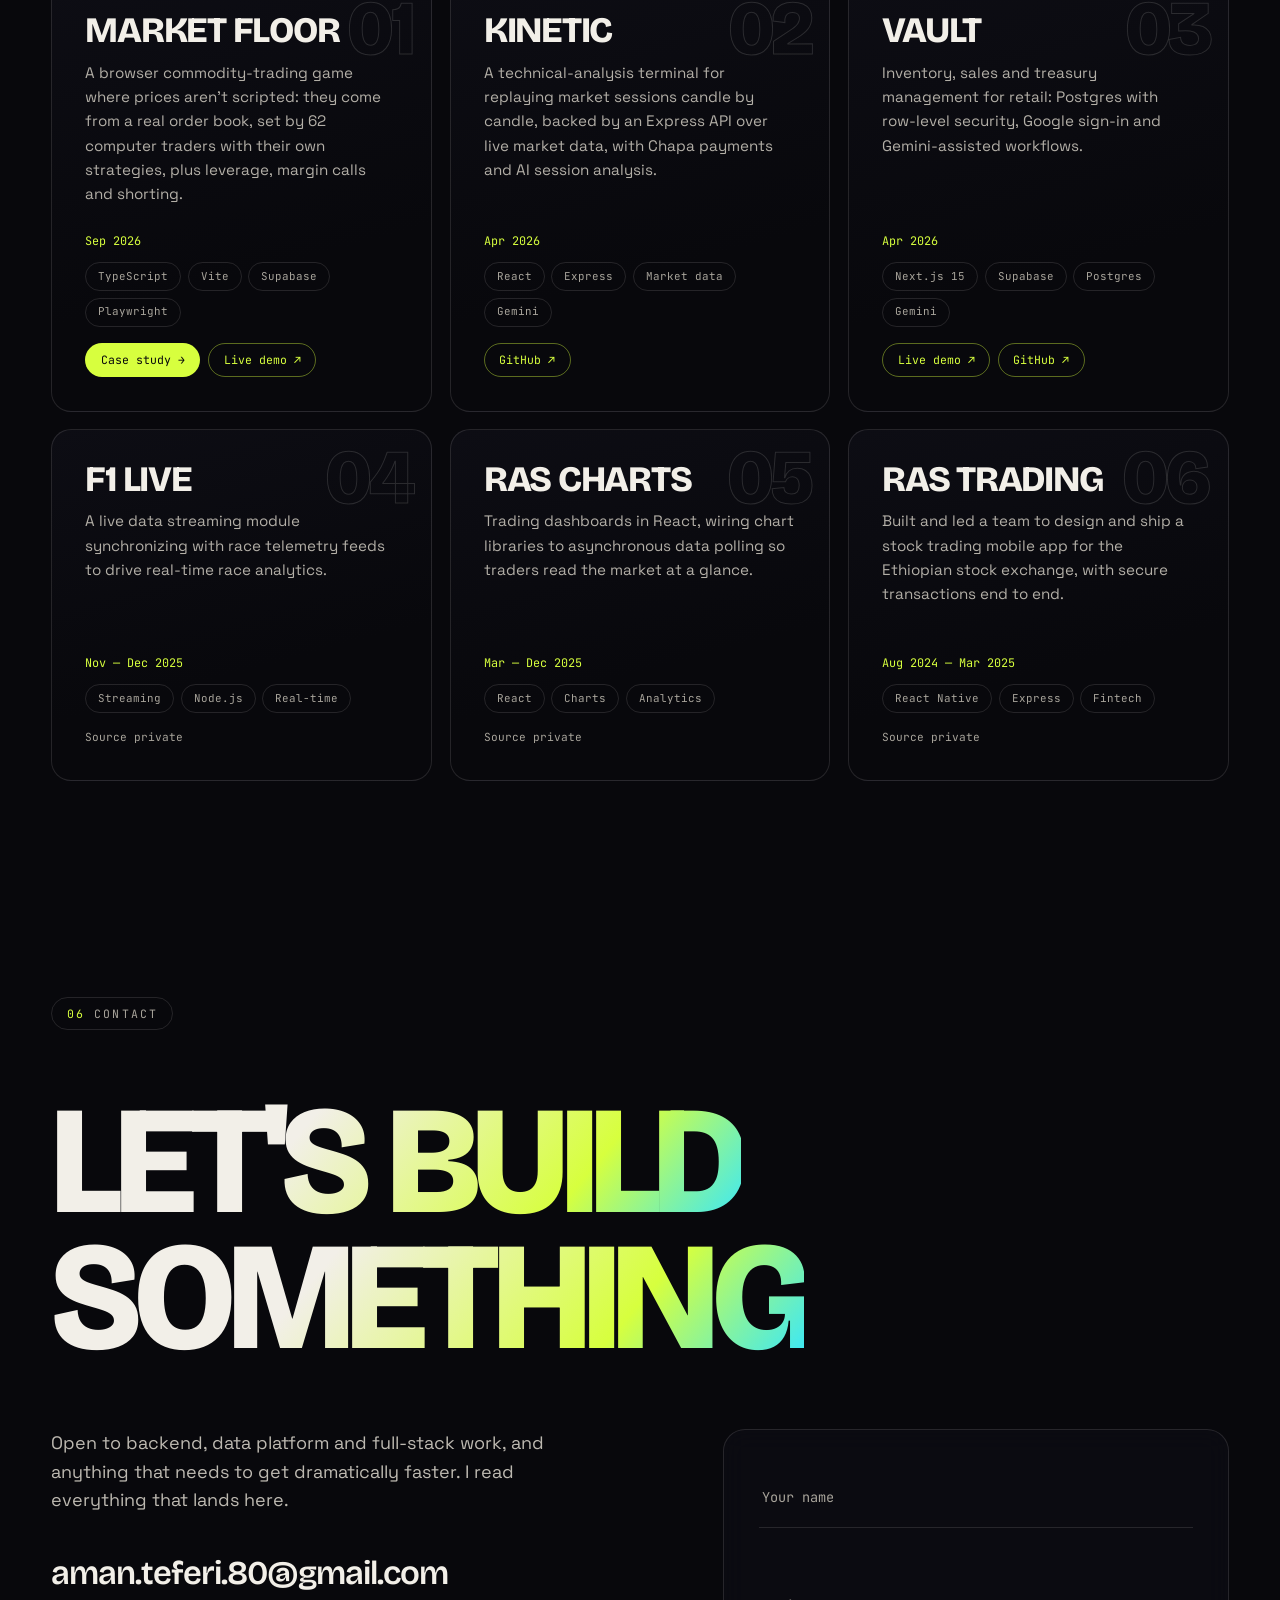
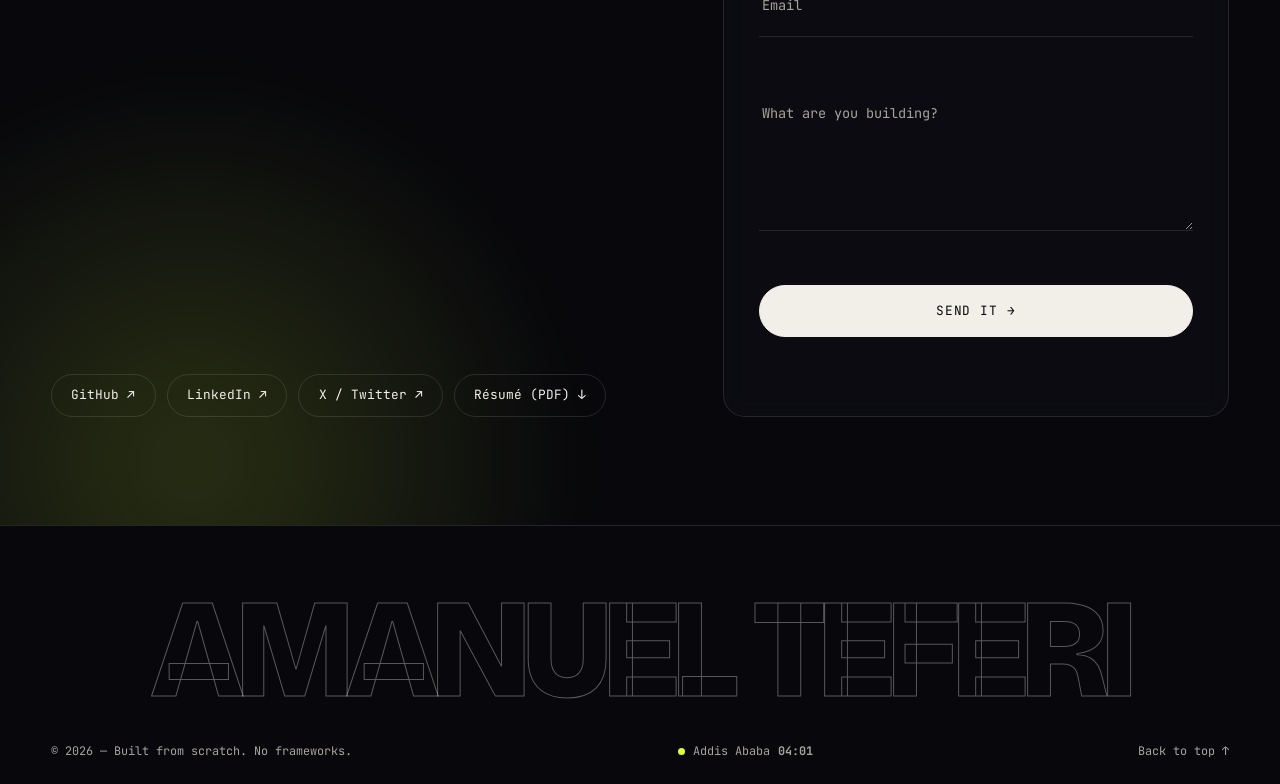
==== commit 1ef5a607: "Rewrite the About section in a plainer, personal voice Co-Authored-By: Claude Opus 5.5 <noreply@anth" ====
--- a/index.html
+++ b/index.html
@@ -196,17 +196,18 @@
   <div class="about__grid">
     <div class="about__statement">
       <p class="statement" data-split-words>
-        I like the unglamorous half of the stack — the crawler that pulls more than it did yesterday,
-        the ingestion job that can't drop a record, the query that shaved itself in half, the endpoint
-        that went from five seconds to under one. Systems people never think about because they simply never break.
+        Hi, I'm Amanuel. I build the backend and data systems that products run on,
+        and I really enjoy making slow things fast.
       </p>
       <p class="about__body" data-reveal>
-        I'm a data platform engineer with a BSc in Software Engineering from the
-        <b>Addis Ababa Institute of Technology</b>. My career sits between data platforms at scale and
-        full-stack product work: Node.js and Express at the core, TypeScript everywhere, React on the front,
-        Python and Django when the job calls for it. I'm a Data Platform Engineer at
-        <b>Bazaarvoice</b>, and since June 2026 I've also been leading the Computer-Simulated Case project
-        for USMLE Step 3 at <b>Synapse</b>. Based in Addis Ababa, working remote with teams in the US and Singapore.
+        I studied Software Engineering at the <b>Addis Ababa Institute of Technology</b>. Today I'm a
+        Data Platform Engineer at <b>Bazaarvoice</b>, where I work on the pipelines behind their
+        influencer data. Since June 2026 I've also been leading a project at <b>Synapse</b> that helps
+        doctors practise for the USMLE Step 3 exam.
+      </p>
+      <p class="about__body" data-reveal>
+        I mostly write Node.js, TypeScript and Python, and I use React when a project needs a front end.
+        I live in Addis Ababa and work remotely with teams in the US and Singapore.
       </p>
     </div>
 
--- a/assets/css/styles.css
+++ b/assets/css/styles.css
@@ -383,6 +383,7 @@
 }
 .about__body { max-width: 62ch; color: #bdb9b1; }
 .about__body b { color: var(--acid); font-weight: 500; }
+.about__body + .about__body { margin-top: 1rem; }
 .about__cards { display: flex; flex-direction: column; gap: 1rem; }
 .card {
   position: relative; overflow: hidden; padding: 1.6rem;
